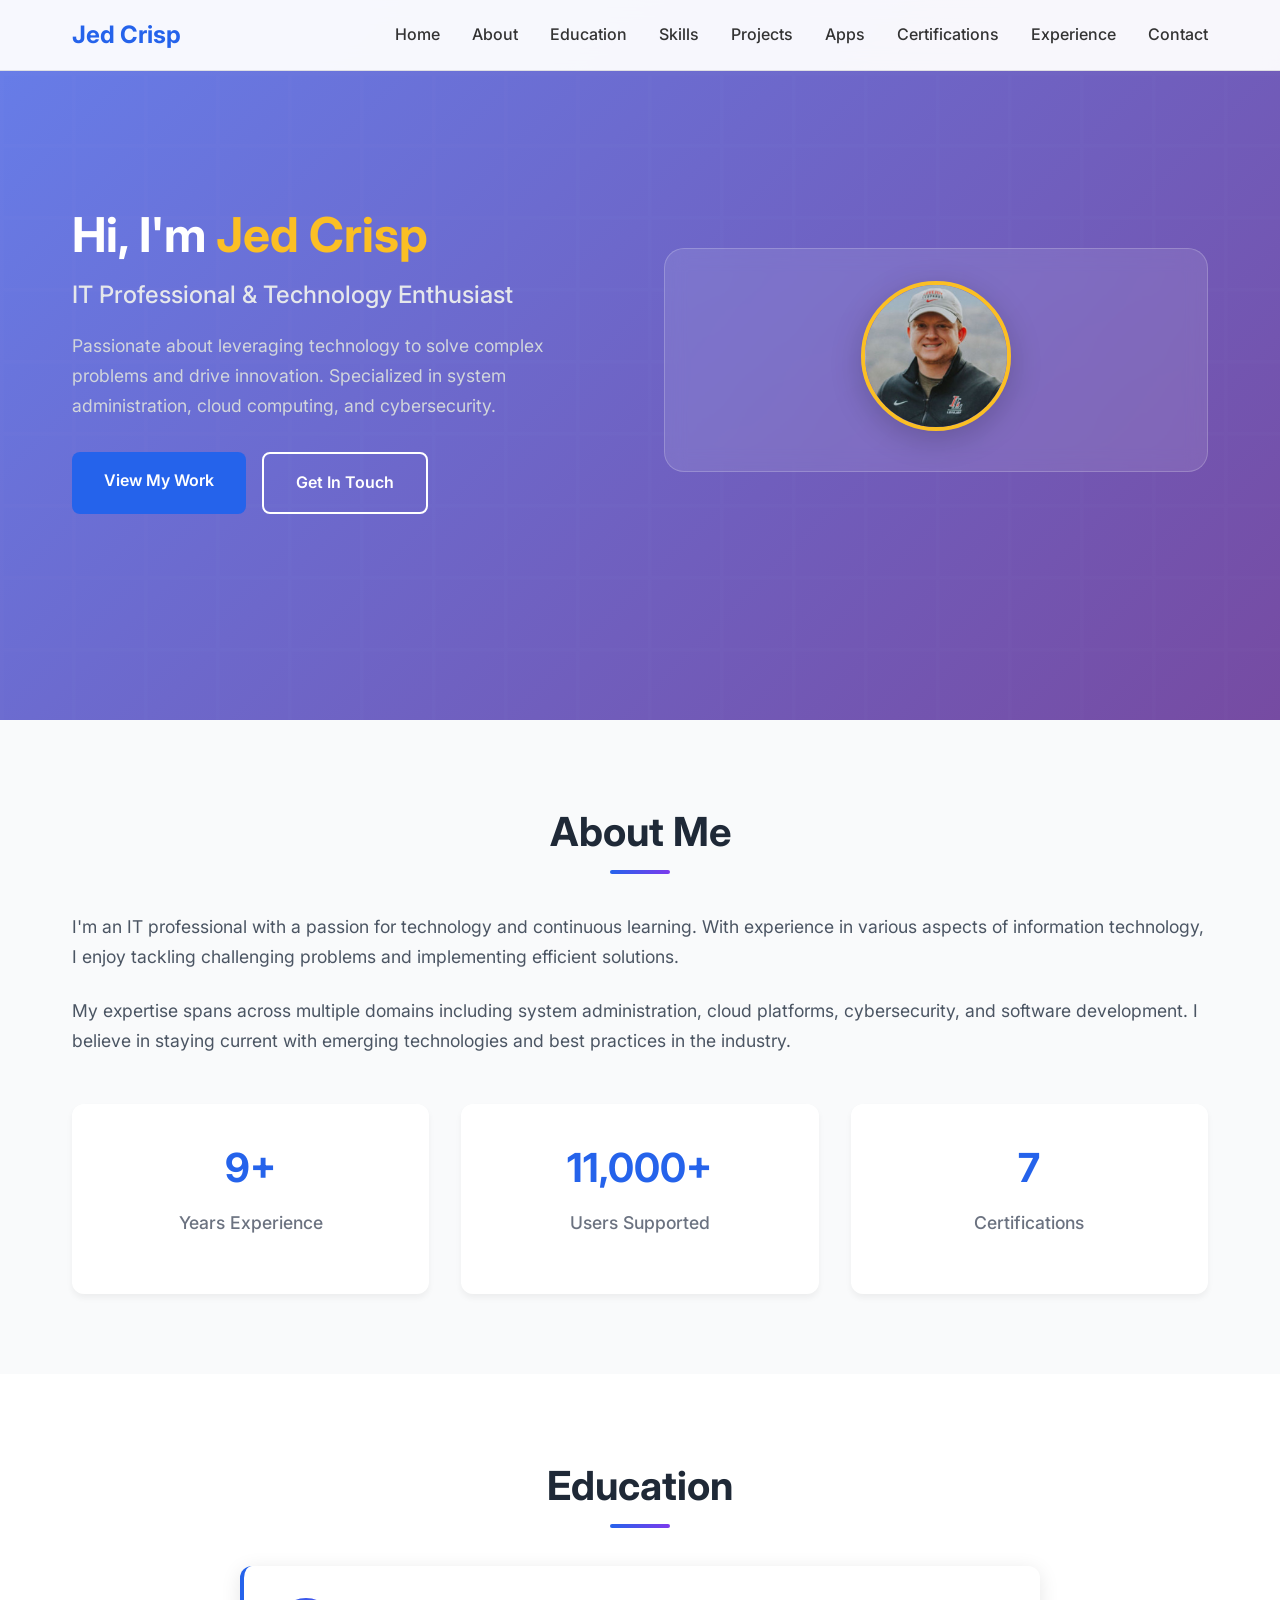
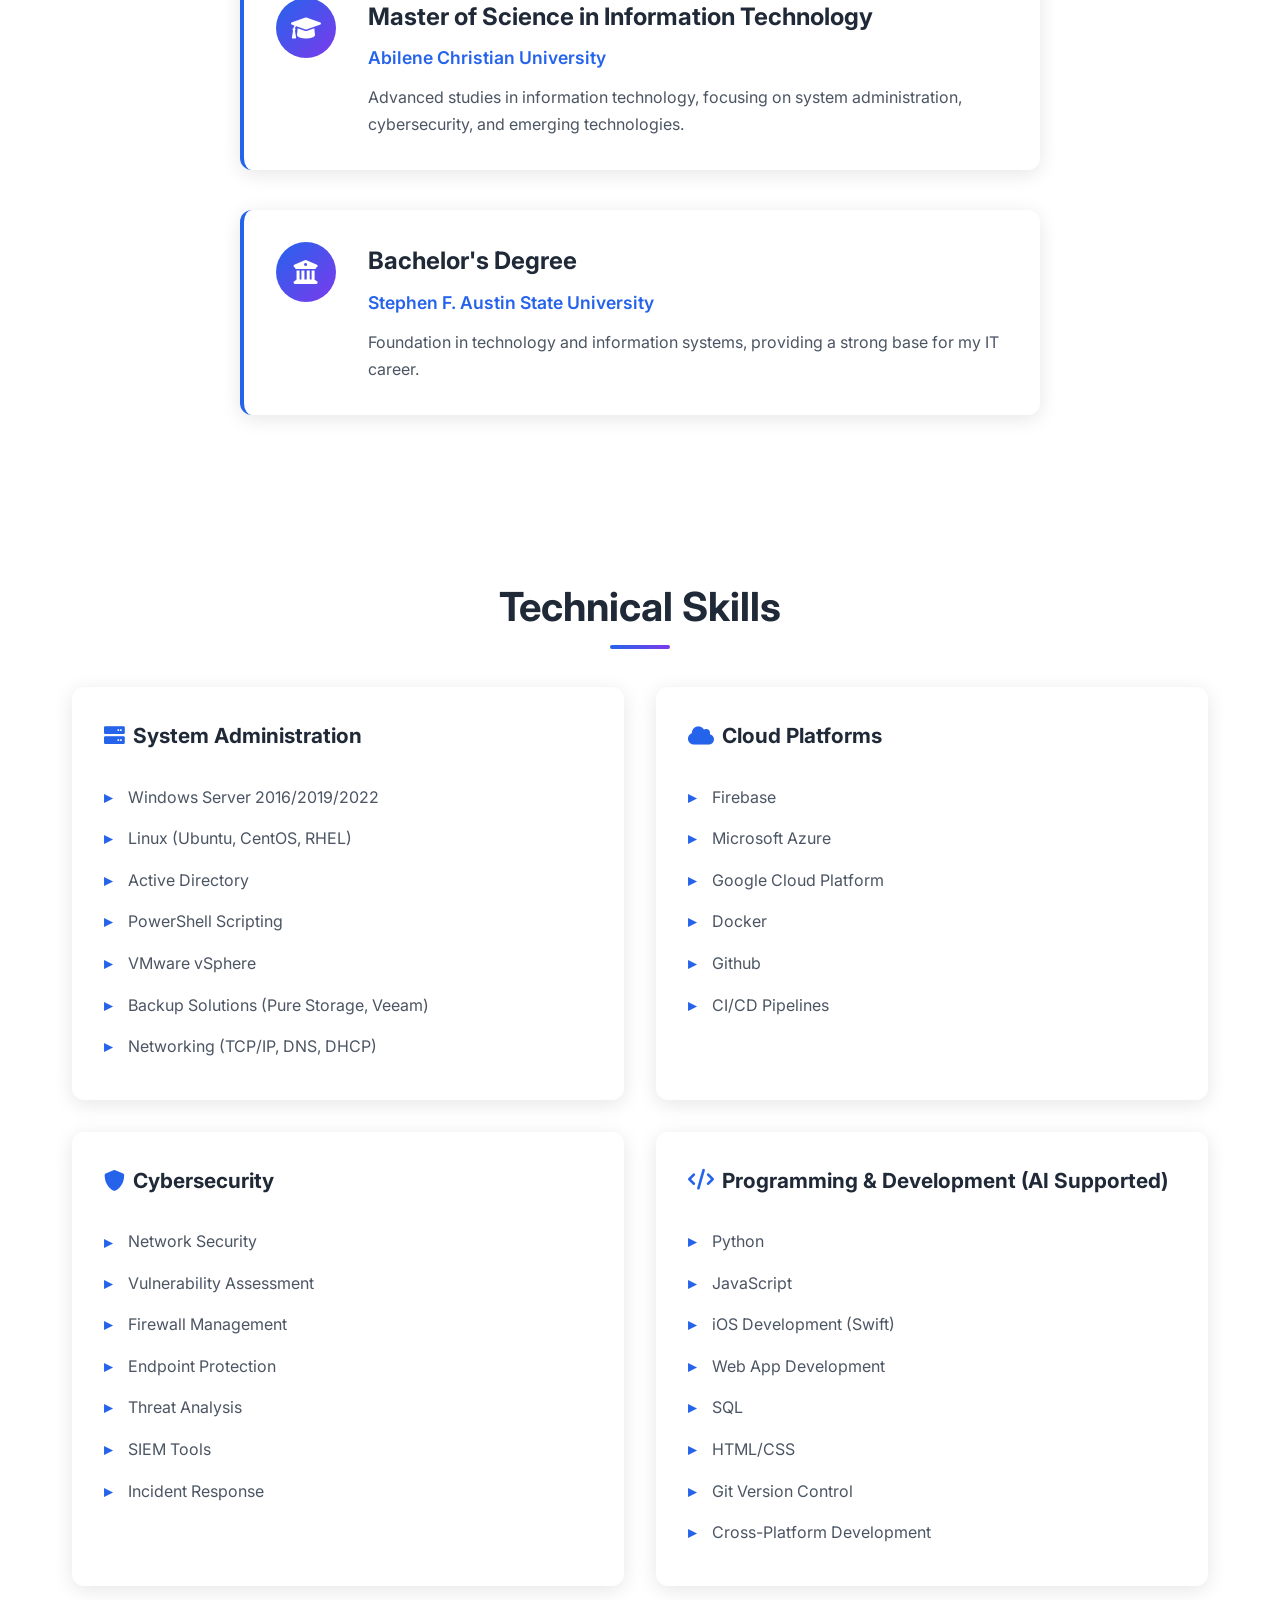
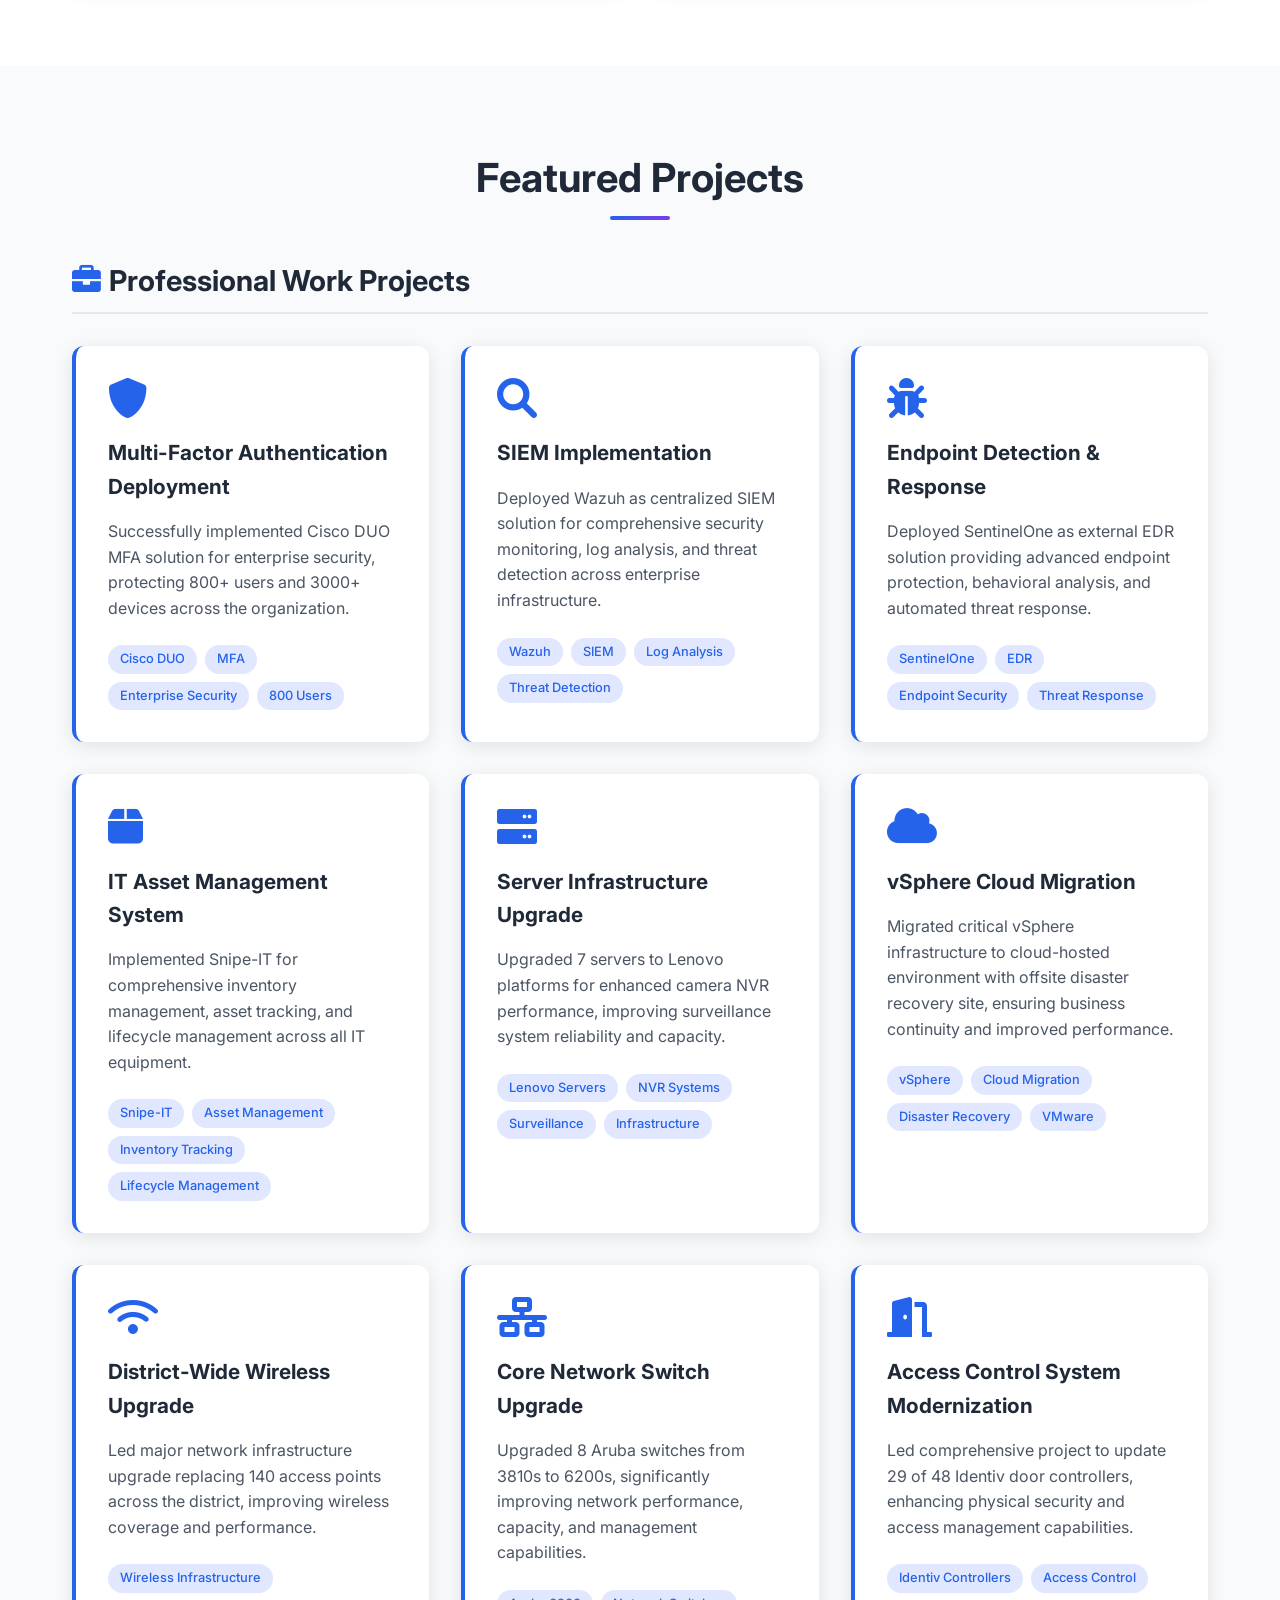
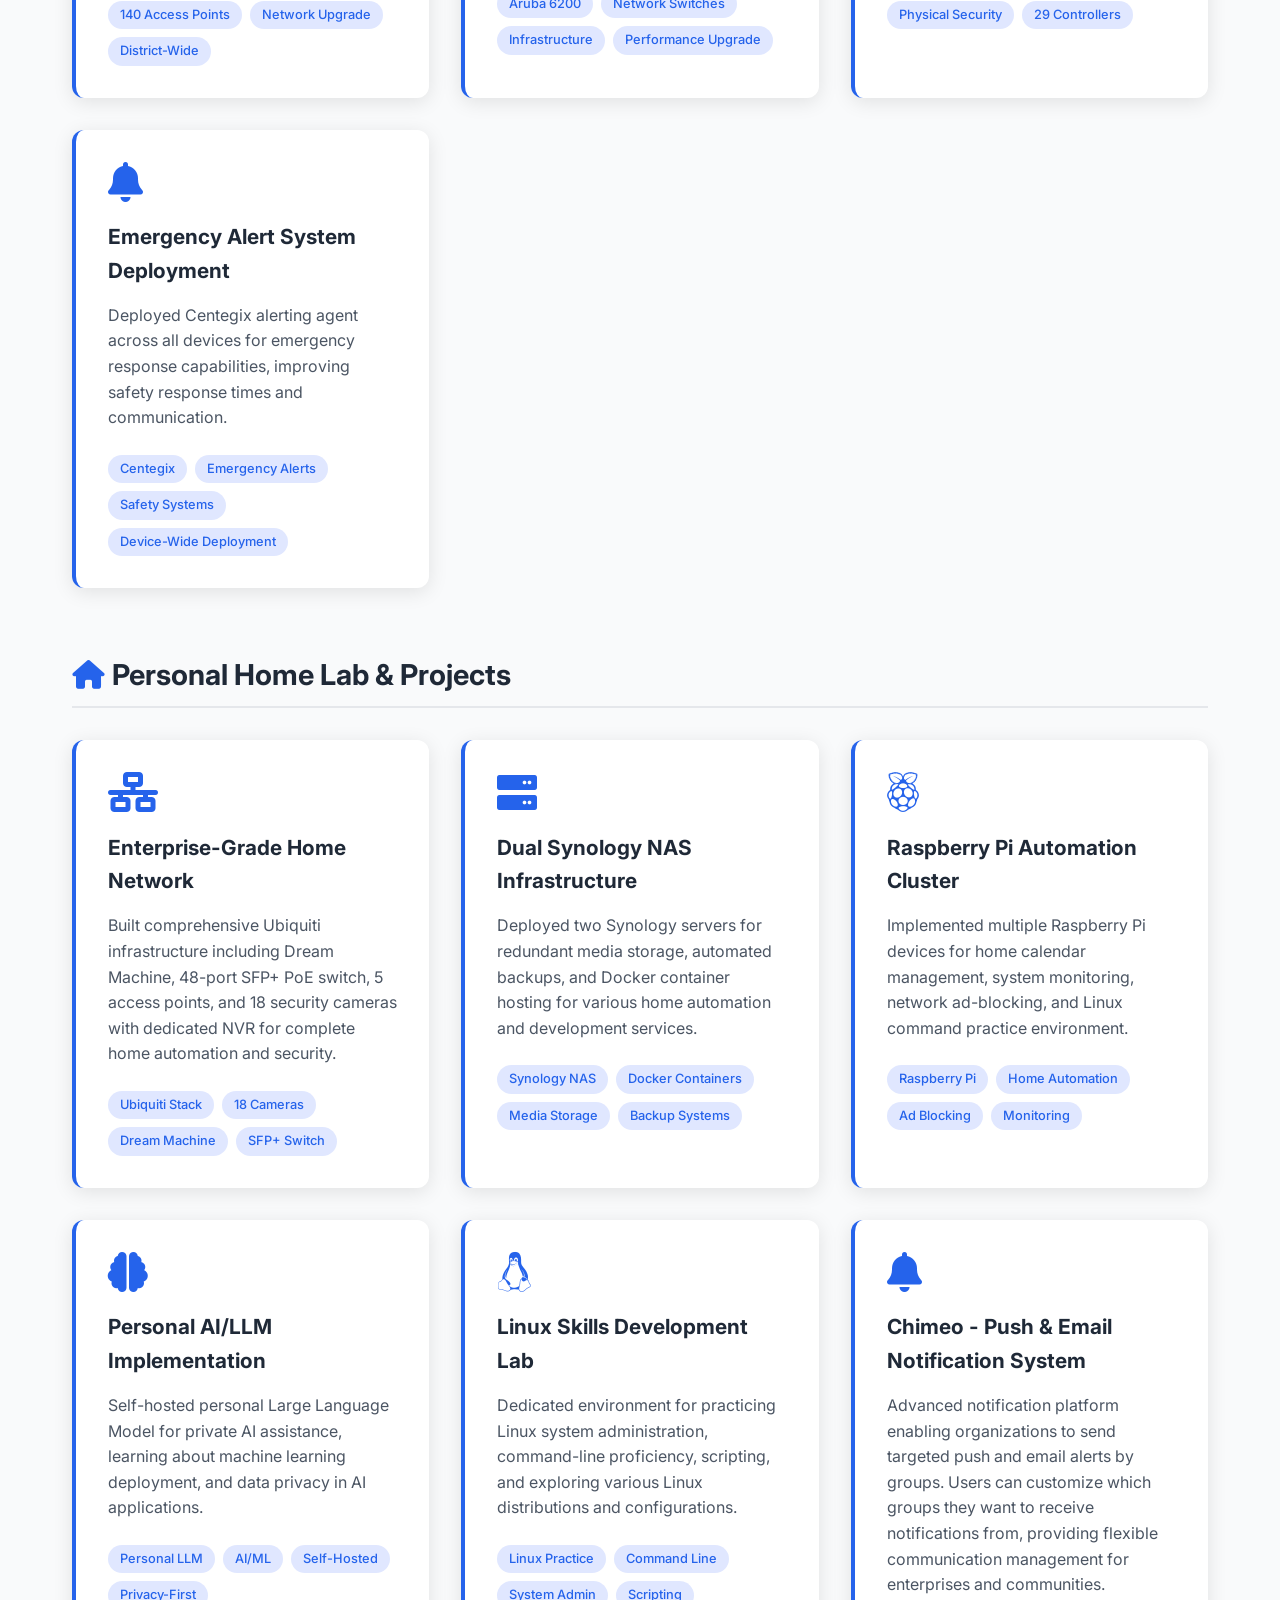
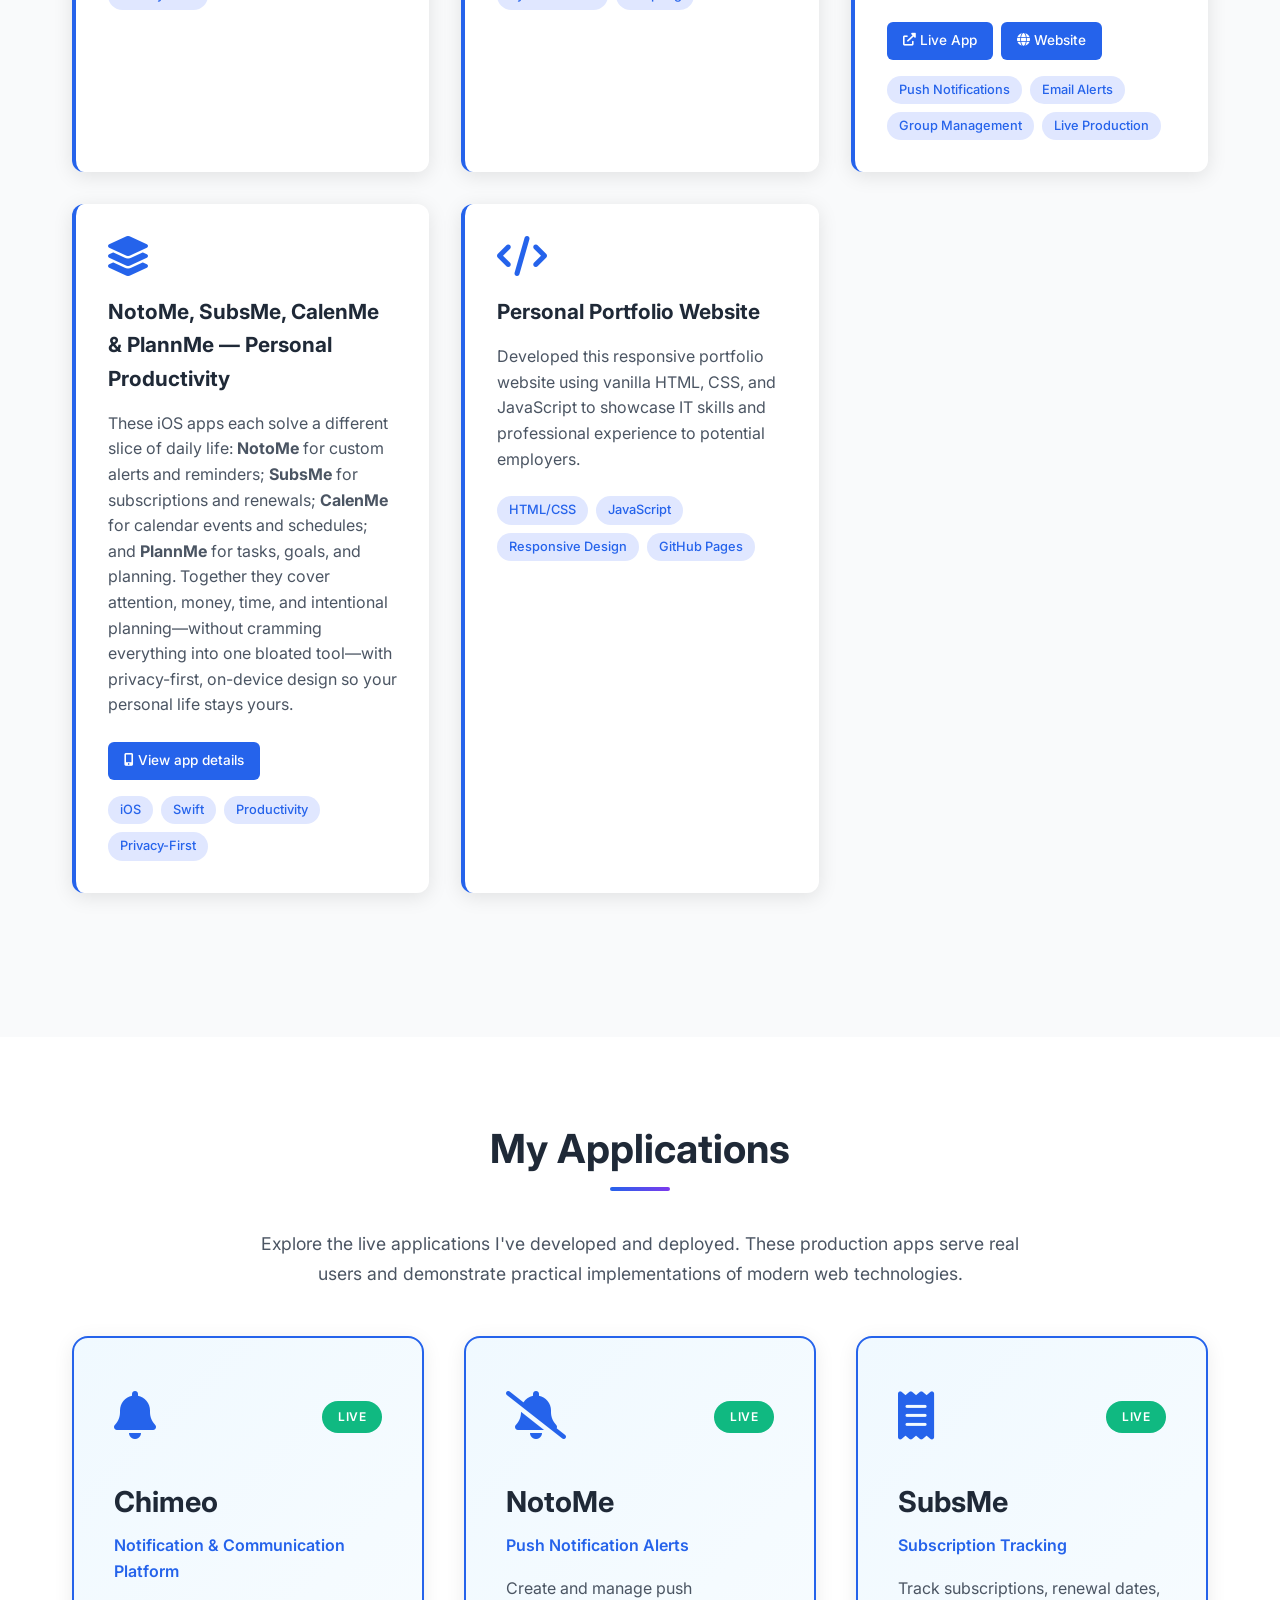
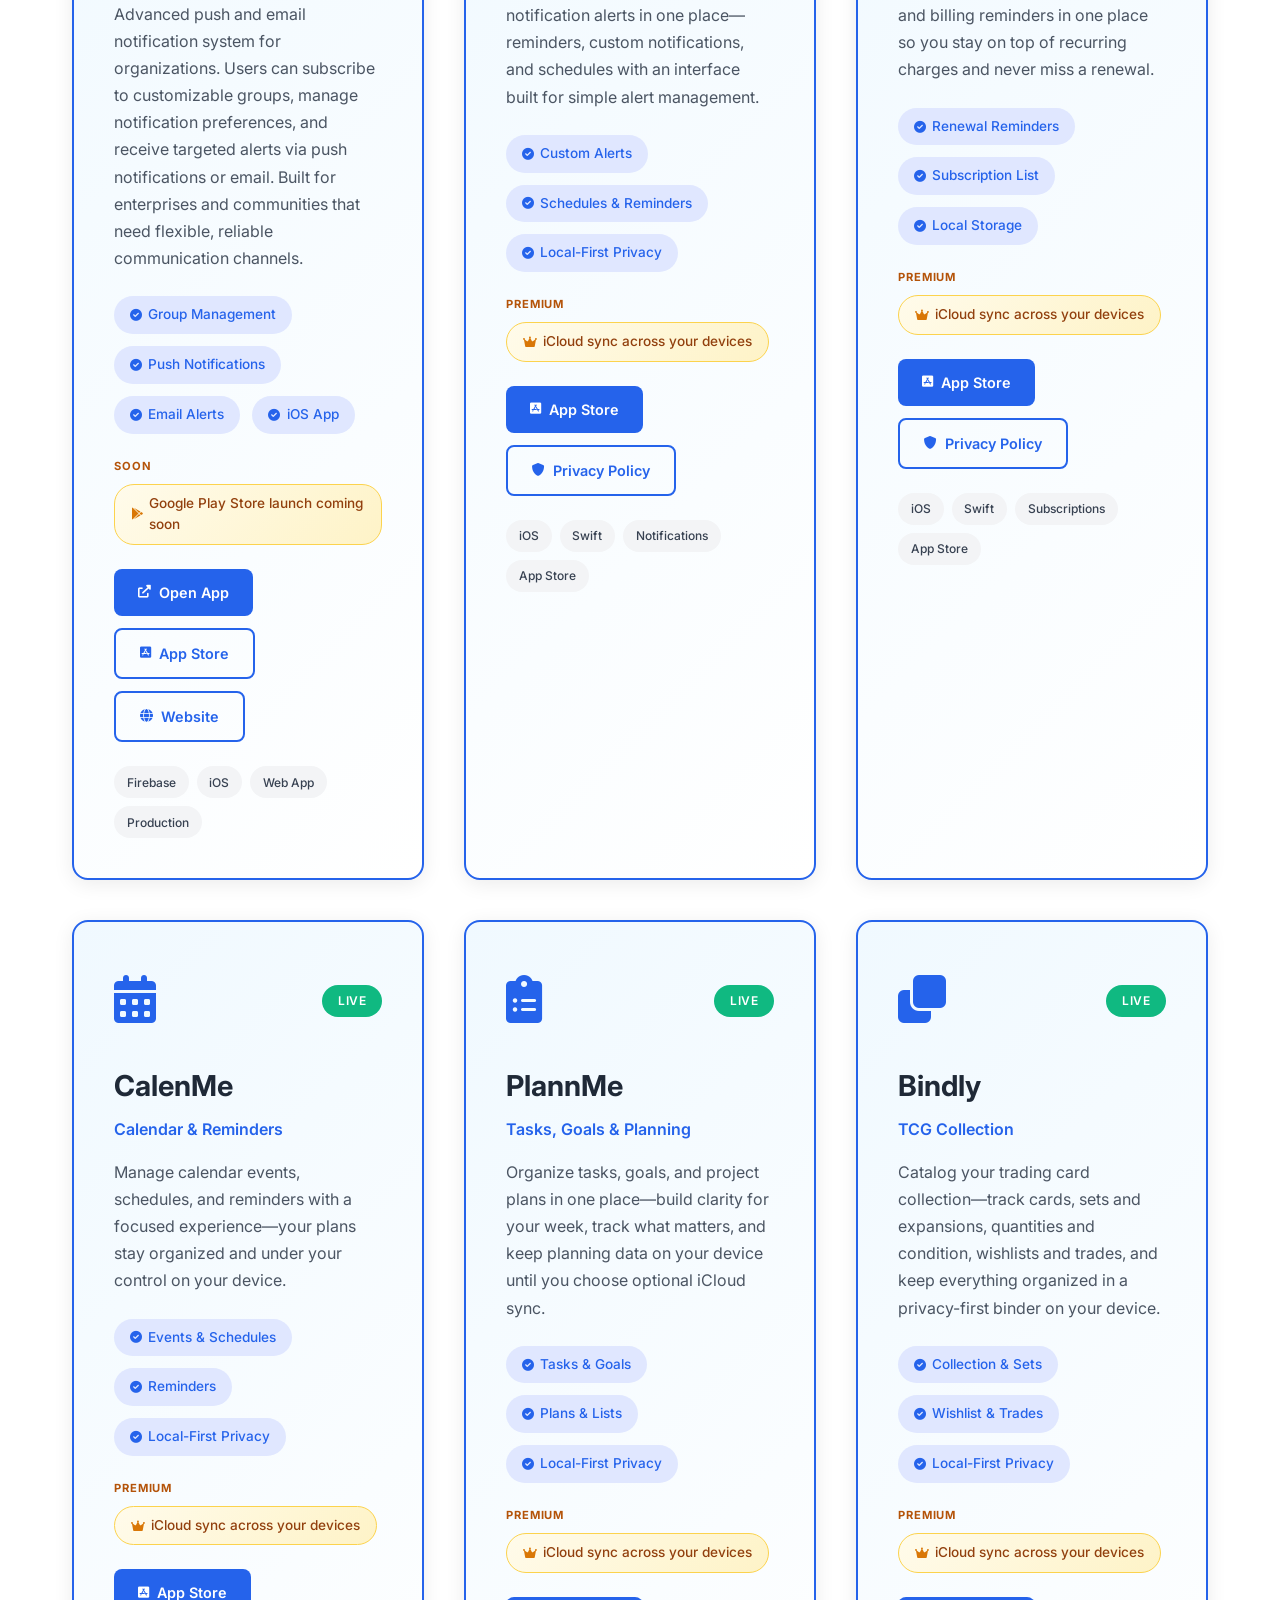
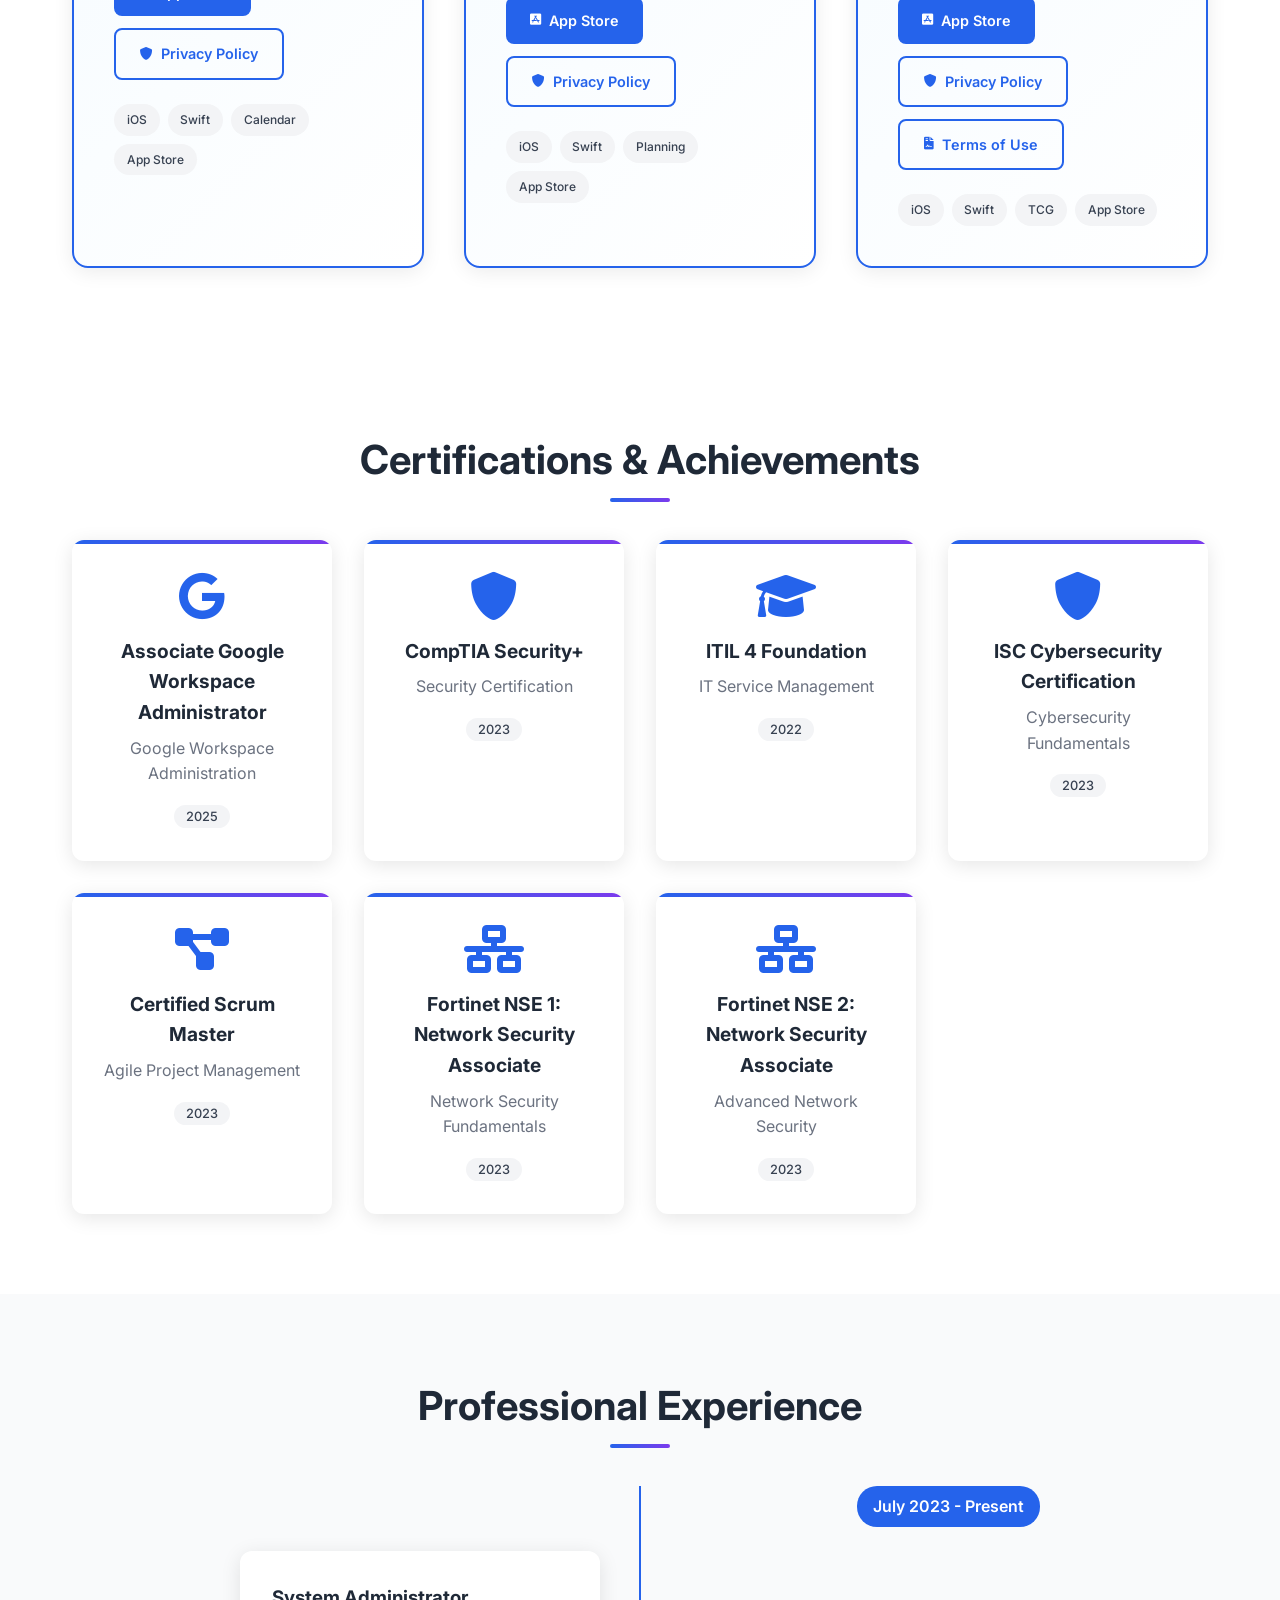
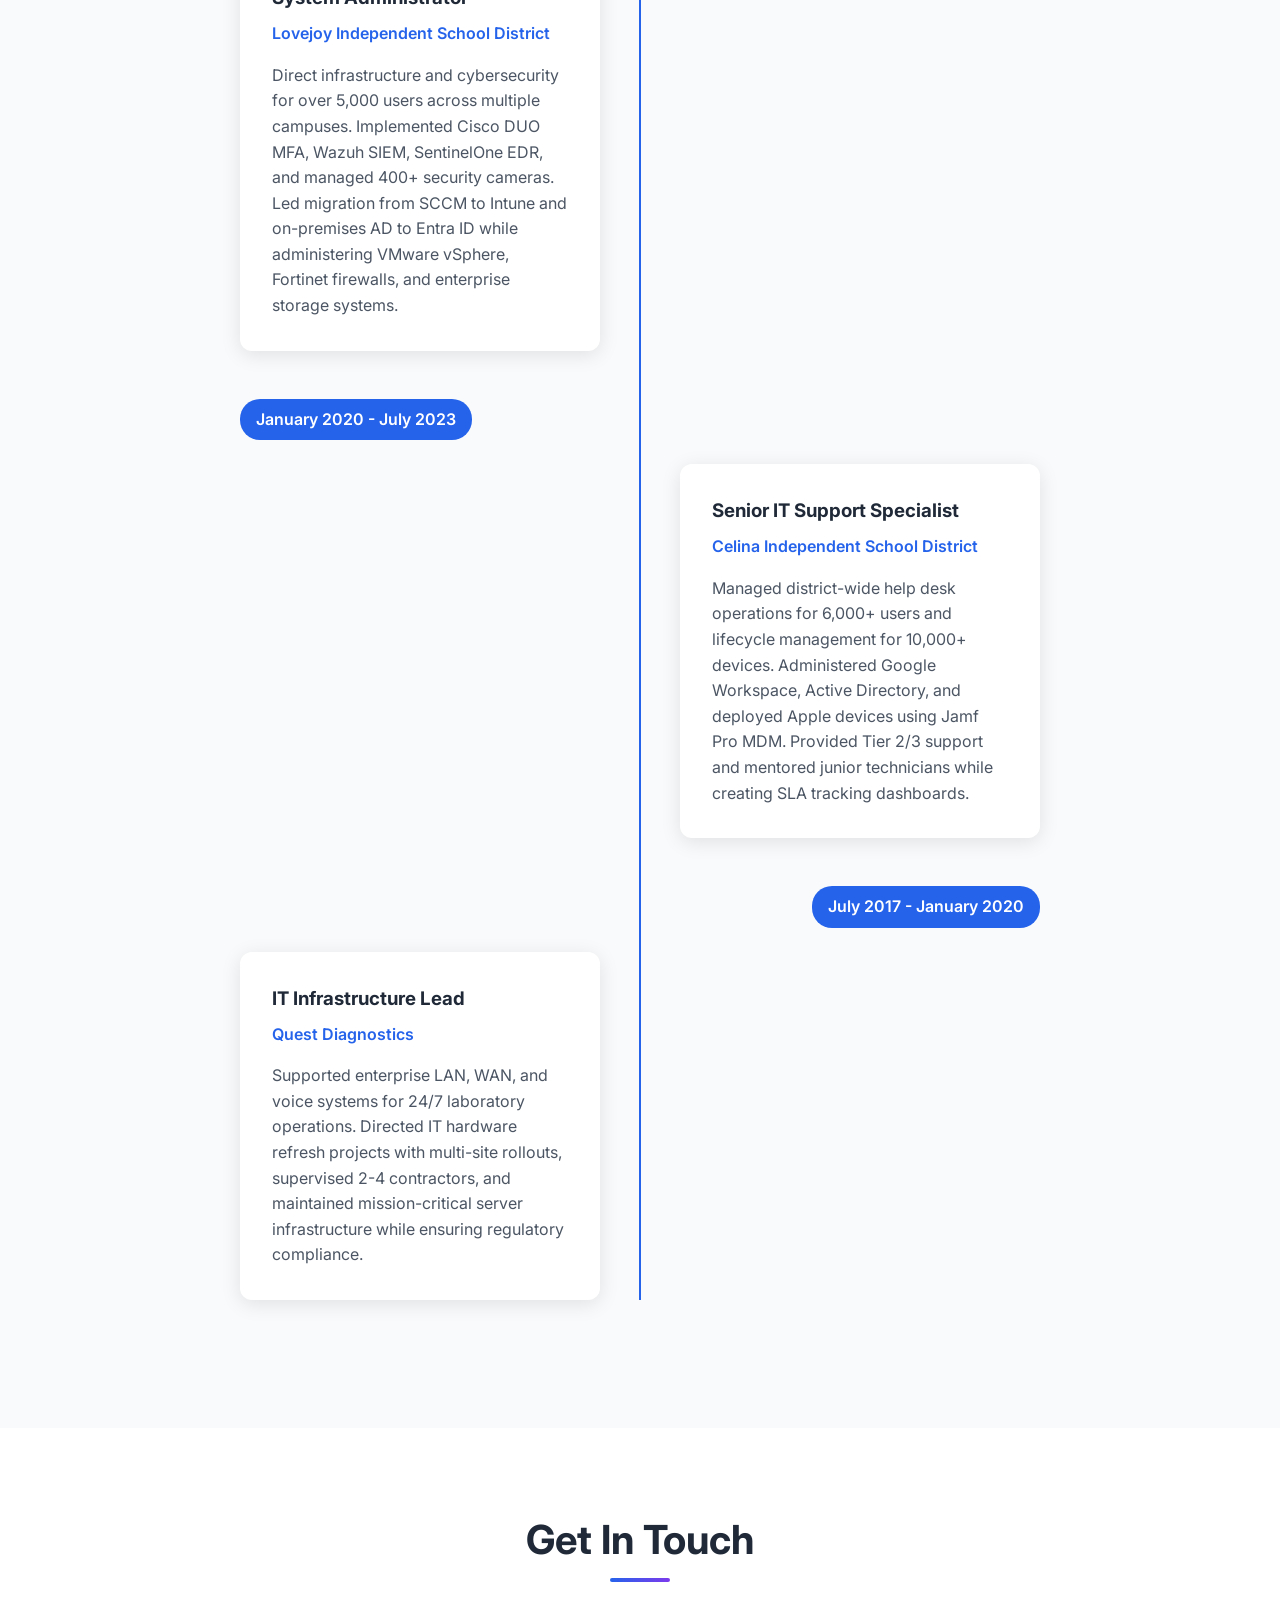
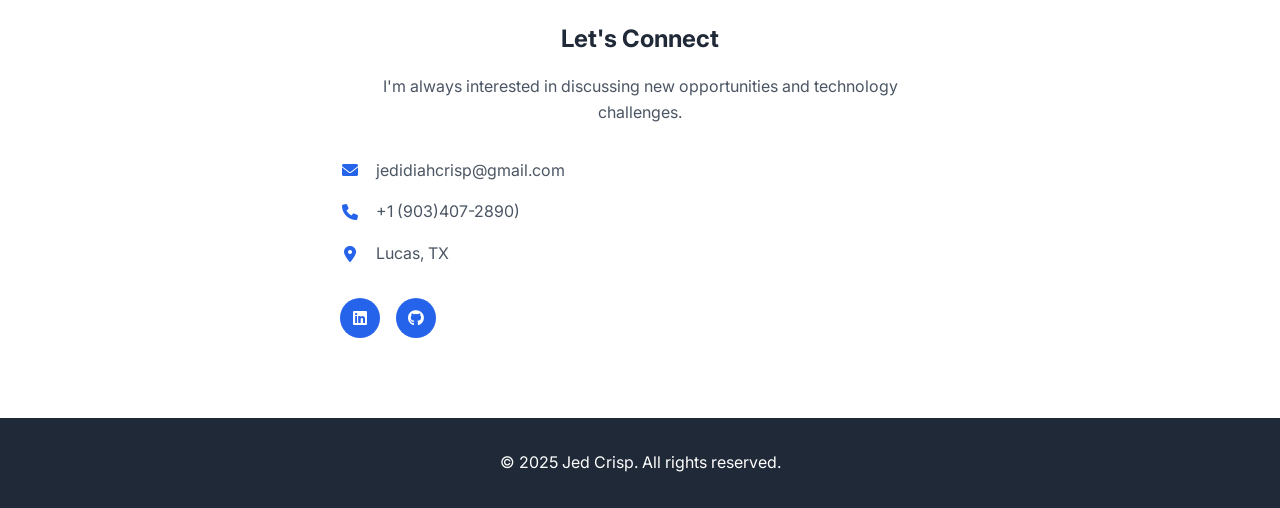
==== index.html @ ea2c8dea "Add App Store links for iOS apps and Chimeo Play Store note Co-authored-by: Cursor <cursoragent@curs" ====
<!DOCTYPE html>
<html lang="en">
<head>
    <meta charset="UTF-8">
    <meta name="viewport" content="width=device-width, initial-scale=1.0">
    <title>Jed Crisp - IT Professional Portfolio</title>
    <link rel="stylesheet" href="styles/main.css">
    <link rel="preconnect" href="https://fonts.googleapis.com">
    <link rel="preconnect" href="https://fonts.gstatic.com" crossorigin>
    <link href="https://fonts.googleapis.com/css2?family=Inter:wght@300;400;500;600;700&display=swap" rel="stylesheet">
    <link rel="stylesheet" href="https://cdnjs.cloudflare.com/ajax/libs/font-awesome/6.0.0/css/all.min.css">
</head>
<body>
    <!-- Navigation -->
    <nav class="navbar">
        <div class="nav-container">
            <div class="nav-logo">
                <h2>Jed Crisp</h2>
            </div>
            <ul class="nav-menu">
                <li><a href="#home" class="nav-link">Home</a></li>
                <li><a href="#about" class="nav-link">About</a></li>
                <li><a href="#education" class="nav-link">Education</a></li>
                <li><a href="#skills" class="nav-link">Skills</a></li>
                <li><a href="#projects" class="nav-link">Projects</a></li>
                <li><a href="#apps" class="nav-link">Apps</a></li>
                <li><a href="#certifications" class="nav-link">Certifications</a></li>
                <li><a href="#experience" class="nav-link">Experience</a></li>
                <li><a href="#contact" class="nav-link">Contact</a></li>
            </ul>
            <div class="hamburger">
                <span class="bar"></span>
                <span class="bar"></span>
                <span class="bar"></span>
            </div>
        </div>
    </nav>

    <!-- Hero Section -->
    <section id="home" class="hero">
        <div class="hero-container">
            <div class="hero-content">
                <h1 class="hero-title">
                    Hi, I'm <span class="highlight">Jed Crisp</span>
                </h1>
                <p class="hero-subtitle">IT Professional & Technology Enthusiast</p>
                <p class="hero-description">
                    Passionate about leveraging technology to solve complex problems and drive innovation. 
                    Specialized in system administration, cloud computing, and cybersecurity.
                </p>
                <div class="hero-buttons">
                    <a href="#projects" class="btn btn-primary">View My Work</a>
                    <a href="#contact" class="btn btn-secondary">Get In Touch</a>
                </div>
            </div>
            <div class="hero-image">
                <div class="profile-card">
                    <div class="profile-img">
                        <img src="images/profile.jpg" alt="Jed Crisp - IT Professional" />
                    </div>
                </div>
            </div>
        </div>
    </section>

    <!-- About Section -->
    <section id="about" class="about">
        <div class="container">
            <h2 class="section-title">About Me</h2>
            <div class="about-content">
                <div class="about-text">
                    <p>
                        I'm an IT professional with a passion for technology and continuous learning. 
                        With experience in various aspects of information technology, I enjoy tackling 
                        challenging problems and implementing efficient solutions.
                    </p>
                    <p>
                        My expertise spans across multiple domains including system administration, 
                        cloud platforms, cybersecurity, and software development. I believe in 
                        staying current with emerging technologies and best practices in the industry.
                    </p>
                    <div class="stats">
                        <div class="stat-item">
                            <h3>9+</h3>
                            <p>Years Experience</p>
                        </div>
                        <div class="stat-item">
                            <h3>11,000+</h3>
                            <p>Users Supported</p>
                        </div>
                        <div class="stat-item">
                            <h3>7</h3>
                            <p>Certifications</p>
                        </div>
                    </div>
                </div>
            </div>
        </div>
    </section>

    <!-- Education Section -->
    <section id="education" class="education">
        <div class="container">
            <h2 class="section-title">Education</h2>
            <div class="education-timeline">
                <div class="education-item">
                    <div class="education-icon">
                        <i class="fas fa-graduation-cap"></i>
                    </div>
                    <div class="education-content">
                        <h3>Master of Science in Information Technology</h3>
                        <h4>Abilene Christian University</h4>
                        <p>Advanced studies in information technology, focusing on system administration, cybersecurity, and emerging technologies.</p>
                    </div>
                </div>
                <div class="education-item">
                    <div class="education-icon">
                        <i class="fas fa-university"></i>
                    </div>
                    <div class="education-content">
                        <h3>Bachelor's Degree</h3>
                        <h4>Stephen F. Austin State University</h4>
                        <p>Foundation in technology and information systems, providing a strong base for my IT career.</p>
                    </div>
                </div>
            </div>
        </div>
    </section>

    <!-- Skills Section -->
    <section id="skills" class="skills">
        <div class="container">
            <h2 class="section-title">Technical Skills</h2>
            <div class="skills-grid">
                <div class="skill-category">
                    <h3><i class="fas fa-server"></i> System Administration</h3>
                    <ul>
                        <li>Windows Server 2016/2019/2022</li>
                        <li>Linux (Ubuntu, CentOS, RHEL)</li>
                        <li>Active Directory</li>
                        <li>PowerShell Scripting</li>
                        <li>VMware vSphere</li>
                        <li>Backup Solutions (Pure Storage, Veeam)</li>
                        <li>Networking (TCP/IP, DNS, DHCP)</li>
                    </ul>
                </div>
                <div class="skill-category">
                    <h3><i class="fas fa-cloud"></i> Cloud Platforms</h3>
                    <ul>
                        <li>Firebase</li>
                        <li>Microsoft Azure</li>
                        <li>Google Cloud Platform</li>
                        <li>Docker</li>
                        <li>Github</li>
                        <li>CI/CD Pipelines</li>
                    </ul>
                </div>
                <div class="skill-category">
                    <h3><i class="fas fa-shield-alt"></i> Cybersecurity</h3>
                    <ul>
                        <li>Network Security</li>
                        <li>Vulnerability Assessment</li>
                        <li>Firewall Management</li>
                        <li>Endpoint Protection</li>
                        <li>Threat Analysis</li>
                        <li>SIEM Tools</li>
                        <li>Incident Response</li>
                    </ul>
                </div>
                <div class="skill-category">
                    <h3><i class="fas fa-code"></i> Programming & Development (AI Supported)</h3>
                    <ul>
                        <li>Python</li>
                        <li>JavaScript</li>
                        <li>iOS Development (Swift)</li>
                        <li>Web App Development</li>
                        <li>SQL</li>
                        <li>HTML/CSS</li>
                        <li>Git Version Control</li>
                        <li>Cross-Platform Development</li>
                    </ul>
                </div>
            </div>
        </div>
    </section>

    <!-- Projects Section -->
    <section id="projects" class="projects">
        <div class="container">
            <h2 class="section-title">Featured Projects</h2>
            
            <!-- Work Projects -->
            <div class="project-category">
                <h3 class="category-title"><i class="fas fa-briefcase"></i> Professional Work Projects</h3>
                <div class="projects-grid">
                    <div class="project-card">
                        <div class="project-icon">
                            <i class="fas fa-shield-alt"></i>
                        </div>
                        <h3>Multi-Factor Authentication Deployment</h3>
                        <p>Successfully implemented Cisco DUO MFA solution for enterprise security, protecting 800+ users and 3000+ devices across the organization.</p>
                        <div class="project-tech">
                            <span>Cisco DUO</span>
                            <span>MFA</span>
                            <span>Enterprise Security</span>
                            <span>800 Users</span>
                        </div>
                    </div>
                    <div class="project-card">
                        <div class="project-icon">
                            <i class="fas fa-search"></i>
                        </div>
                        <h3>SIEM Implementation</h3>
                        <p>Deployed Wazuh as centralized SIEM solution for comprehensive security monitoring, log analysis, and threat detection across enterprise infrastructure.</p>
                        <div class="project-tech">
                            <span>Wazuh</span>
                            <span>SIEM</span>
                            <span>Log Analysis</span>
                            <span>Threat Detection</span>
                        </div>
                    </div>
                    <div class="project-card">
                        <div class="project-icon">
                            <i class="fas fa-bug"></i>
                        </div>
                        <h3>Endpoint Detection & Response</h3>
                        <p>Deployed SentinelOne as external EDR solution providing advanced endpoint protection, behavioral analysis, and automated threat response.</p>
                        <div class="project-tech">
                            <span>SentinelOne</span>
                            <span>EDR</span>
                            <span>Endpoint Security</span>
                            <span>Threat Response</span>
                        </div>
                    </div>
                    <div class="project-card">
                        <div class="project-icon">
                            <i class="fas fa-box"></i>
                        </div>
                        <h3>IT Asset Management System</h3>
                        <p>Implemented Snipe-IT for comprehensive inventory management, asset tracking, and lifecycle management across all IT equipment.</p>
                        <div class="project-tech">
                            <span>Snipe-IT</span>
                            <span>Asset Management</span>
                            <span>Inventory Tracking</span>
                            <span>Lifecycle Management</span>
                        </div>
                    </div>
                    <div class="project-card">
                        <div class="project-icon">
                            <i class="fas fa-server"></i>
                        </div>
                        <h3>Server Infrastructure Upgrade</h3>
                        <p>Upgraded 7 servers to Lenovo platforms for enhanced camera NVR performance, improving surveillance system reliability and capacity.</p>
                        <div class="project-tech">
                            <span>Lenovo Servers</span>
                            <span>NVR Systems</span>
                            <span>Surveillance</span>
                            <span>Infrastructure</span>
                        </div>
                    </div>
                    <div class="project-card">
                        <div class="project-icon">
                            <i class="fas fa-cloud"></i>
                        </div>
                        <h3>vSphere Cloud Migration</h3>
                        <p>Migrated critical vSphere infrastructure to cloud-hosted environment with offsite disaster recovery site, ensuring business continuity and improved performance.</p>
                        <div class="project-tech">
                            <span>vSphere</span>
                            <span>Cloud Migration</span>
                            <span>Disaster Recovery</span>
                            <span>VMware</span>
                        </div>
                    </div>
                    <div class="project-card">
                        <div class="project-icon">
                            <i class="fas fa-wifi"></i>
                        </div>
                        <h3>District-Wide Wireless Upgrade</h3>
                        <p>Led major network infrastructure upgrade replacing 140 access points across the district, improving wireless coverage and performance.</p>
                        <div class="project-tech">
                            <span>Wireless Infrastructure</span>
                            <span>140 Access Points</span>
                            <span>Network Upgrade</span>
                            <span>District-Wide</span>
                        </div>
                    </div>
                    <div class="project-card">
                        <div class="project-icon">
                            <i class="fas fa-network-wired"></i>
                        </div>
                        <h3>Core Network Switch Upgrade</h3>
                        <p>Upgraded 8 Aruba switches from 3810s to 6200s, significantly improving network performance, capacity, and management capabilities.</p>
                        <div class="project-tech">
                            <span>Aruba 6200</span>
                            <span>Network Switches</span>
                            <span>Infrastructure</span>
                            <span>Performance Upgrade</span>
                        </div>
                    </div>
                    <div class="project-card">
                        <div class="project-icon">
                            <i class="fas fa-door-open"></i>
                        </div>
                        <h3>Access Control System Modernization</h3>
                        <p>Led comprehensive project to update 29 of 48 Identiv door controllers, enhancing physical security and access management capabilities.</p>
                        <div class="project-tech">
                            <span>Identiv Controllers</span>
                            <span>Access Control</span>
                            <span>Physical Security</span>
                            <span>29 Controllers</span>
                        </div>
                    </div>
                    <div class="project-card">
                        <div class="project-icon">
                            <i class="fas fa-bell"></i>
                        </div>
                        <h3>Emergency Alert System Deployment</h3>
                        <p>Deployed Centegix alerting agent across all devices for emergency response capabilities, improving safety response times and communication.</p>
                        <div class="project-tech">
                            <span>Centegix</span>
                            <span>Emergency Alerts</span>
                            <span>Safety Systems</span>
                            <span>Device-Wide Deployment</span>
                        </div>
                    </div>
                </div>
            </div>

            <!-- Personal Projects -->
            <div class="project-category">
                <h3 class="category-title"><i class="fas fa-home"></i> Personal Home Lab & Projects</h3>
                <div class="projects-grid">
                    <div class="project-card">
                        <div class="project-icon">
                            <i class="fas fa-network-wired"></i>
                        </div>
                        <h3>Enterprise-Grade Home Network</h3>
                        <p>Built comprehensive Ubiquiti infrastructure including Dream Machine, 48-port SFP+ PoE switch, 5 access points, and 18 security cameras with dedicated NVR for complete home automation and security.</p>
                        <div class="project-tech">
                            <span>Ubiquiti Stack</span>
                            <span>18 Cameras</span>
                            <span>Dream Machine</span>
                            <span>SFP+ Switch</span>
                        </div>
                    </div>
                    <div class="project-card">
                        <div class="project-icon">
                            <i class="fas fa-server"></i>
                        </div>
                        <h3>Dual Synology NAS Infrastructure</h3>
                        <p>Deployed two Synology servers for redundant media storage, automated backups, and Docker container hosting for various home automation and development services.</p>
                        <div class="project-tech">
                            <span>Synology NAS</span>
                            <span>Docker Containers</span>
                            <span>Media Storage</span>
                            <span>Backup Systems</span>
                        </div>
                    </div>
                    <div class="project-card">
                        <div class="project-icon">
                            <i class="fab fa-raspberry-pi"></i>
                        </div>
                        <h3>Raspberry Pi Automation Cluster</h3>
                        <p>Implemented multiple Raspberry Pi devices for home calendar management, system monitoring, network ad-blocking, and Linux command practice environment.</p>
                        <div class="project-tech">
                            <span>Raspberry Pi</span>
                            <span>Home Automation</span>
                            <span>Ad Blocking</span>
                            <span>Monitoring</span>
                        </div>
                    </div>
                    <div class="project-card">
                        <div class="project-icon">
                            <i class="fas fa-brain"></i>
                        </div>
                        <h3>Personal AI/LLM Implementation</h3>
                        <p>Self-hosted personal Large Language Model for private AI assistance, learning about machine learning deployment, and data privacy in AI applications.</p>
                        <div class="project-tech">
                            <span>Personal LLM</span>
                            <span>AI/ML</span>
                            <span>Self-Hosted</span>
                            <span>Privacy-First</span>
                        </div>
                    </div>
                    <div class="project-card">
                        <div class="project-icon">
                            <i class="fab fa-linux"></i>
                        </div>
                        <h3>Linux Skills Development Lab</h3>
                        <p>Dedicated environment for practicing Linux system administration, command-line proficiency, scripting, and exploring various Linux distributions and configurations.</p>
                        <div class="project-tech">
                            <span>Linux Practice</span>
                            <span>Command Line</span>
                            <span>System Admin</span>
                            <span>Scripting</span>
                        </div>
                    </div>
                    <div class="project-card">
                        <div class="project-icon">
                            <i class="fas fa-bell"></i>
                        </div>
                        <h3>Chimeo - Push & Email Notification System</h3>
                        <p>Advanced notification platform enabling organizations to send targeted push and email alerts by groups. Users can customize which groups they want to receive notifications from, providing flexible communication management for enterprises and communities.</p>
                        <div class="project-links">
                            <a href="https://www.chimeo.app/login" target="_blank" rel="noopener noreferrer" class="project-link">
                                <i class="fas fa-external-link-alt"></i> Live App
                            </a>
                            <a href="https://getchimeo.com/" target="_blank" rel="noopener noreferrer" class="project-link">
                                <i class="fas fa-globe"></i> Website
                            </a>
                        </div>
                        <div class="project-tech">
                            <span>Push Notifications</span>
                            <span>Email Alerts</span>
                            <span>Group Management</span>
                            <span>Live Production</span>
                        </div>
                    </div>
                    <div class="project-card">
                        <div class="project-icon">
                            <i class="fas fa-layer-group"></i>
                        </div>
                        <h3>NotoMe, SubsMe, CalenMe &amp; PlannMe — Personal Productivity</h3>
                        <p>
                            These iOS apps each solve a different slice of daily life: <strong>NotoMe</strong> for custom alerts and reminders; <strong>SubsMe</strong> for subscriptions and renewals; <strong>CalenMe</strong> for calendar events and schedules; and <strong>PlannMe</strong> for tasks, goals, and planning. Together they cover attention, money, time, and intentional planning—without cramming everything into one bloated tool—with privacy-first, on-device design so your personal life stays yours.
                        </p>
                        <div class="project-links">
                            <a href="#apps" class="project-link">
                                <i class="fas fa-mobile-alt"></i> View app details
                            </a>
                        </div>
                        <div class="project-tech">
                            <span>iOS</span>
                            <span>Swift</span>
                            <span>Productivity</span>
                            <span>Privacy-First</span>
                        </div>
                    </div>
                    <div class="project-card">
                        <div class="project-icon">
                            <i class="fas fa-code"></i>
                        </div>
                        <h3>Personal Portfolio Website</h3>
                        <p>Developed this responsive portfolio website using vanilla HTML, CSS, and JavaScript to showcase IT skills and professional experience to potential employers.</p>
                        <div class="project-tech">
                            <span>HTML/CSS</span>
                            <span>JavaScript</span>
                            <span>Responsive Design</span>
                            <span>GitHub Pages</span>
                        </div>
                    </div>
                </div>
            </div>
        </div>
    </section>

    <!-- Apps Section -->
    <section id="apps" class="apps">
        <div class="container">
            <h2 class="section-title">My Applications</h2>
            <div class="apps-intro">
                <p>Explore the live applications I've developed and deployed. These production apps serve real users and demonstrate practical implementations of modern web technologies.</p>
            </div>
            <div class="apps-grid">
                <div class="app-card featured">
                    <div class="app-header">
                        <div class="app-icon">
                            <i class="fas fa-bell"></i>
                        </div>
                        <div class="app-status">
                            <span class="status-badge live">Live</span>
                        </div>
                    </div>
                    <h3>Chimeo</h3>
                    <p class="app-category">Notification & Communication Platform</p>
                    <p class="app-description">
                        Advanced push and email notification system for organizations. Users can subscribe to customizable groups, manage notification preferences, and receive targeted alerts via push notifications or email. Built for enterprises and communities that need flexible, reliable communication channels.
                    </p>
                    <div class="app-features">
                        <div class="feature-tag">
                            <i class="fas fa-check-circle"></i>
                            <span>Group Management</span>
                        </div>
                        <div class="feature-tag">
                            <i class="fas fa-check-circle"></i>
                            <span>Push Notifications</span>
                        </div>
                        <div class="feature-tag">
                            <i class="fas fa-check-circle"></i>
                            <span>Email Alerts</span>
                        </div>
                        <div class="feature-tag">
                            <i class="fas fa-check-circle"></i>
                            <span>iOS App</span>
                        </div>
                    </div>
                    <p class="app-premium-note">Soon</p>
                    <div class="app-features app-features-premium">
                        <div class="feature-tag feature-tag-premium">
                            <i class="fab fa-google-play"></i>
                            <span>Google Play Store launch coming soon</span>
                        </div>
                    </div>
                    <div class="app-links">
                        <a href="https://www.chimeo.app/login" target="_blank" rel="noopener noreferrer" class="app-btn primary">
                            <i class="fas fa-external-link-alt"></i>
                            Open App
                        </a>
                        <a href="https://apps.apple.com/us/app/chimeo/id6752923142" target="_blank" rel="noopener noreferrer" class="app-btn secondary">
                            <i class="fab fa-app-store-ios"></i>
                            App Store
                        </a>
                        <a href="https://getchimeo.com/" target="_blank" rel="noopener noreferrer" class="app-btn secondary">
                            <i class="fas fa-globe"></i>
                            Website
                        </a>
                    </div>
                    <div class="app-tech">
                        <span>Firebase</span>
                        <span>iOS</span>
                        <span>Web App</span>
                        <span>Production</span>
                    </div>
                </div>

                <div class="app-card featured">
                    <div class="app-header">
                        <div class="app-icon">
                            <i class="fas fa-bell-slash"></i>
                        </div>
                        <div class="app-status">
                            <span class="status-badge live">Live</span>
                        </div>
                    </div>
                    <h3>NotoMe</h3>
                    <p class="app-category">Push Notification Alerts</p>
                    <p class="app-description">
                        Create and manage push notification alerts in one place—reminders, custom notifications, and schedules with an interface built for simple alert management.
                    </p>
                    <div class="app-features">
                        <div class="feature-tag">
                            <i class="fas fa-check-circle"></i>
                            <span>Custom Alerts</span>
                        </div>
                        <div class="feature-tag">
                            <i class="fas fa-check-circle"></i>
                            <span>Schedules & Reminders</span>
                        </div>
                        <div class="feature-tag">
                            <i class="fas fa-check-circle"></i>
                            <span>Local-First Privacy</span>
                        </div>
                    </div>
                    <p class="app-premium-note">Premium</p>
                    <div class="app-features app-features-premium">
                        <div class="feature-tag feature-tag-premium">
                            <i class="fas fa-crown"></i>
                            <span>iCloud sync across your devices</span>
                        </div>
                    </div>
                    <div class="app-links">
                        <a href="https://apps.apple.com/us/app/notome/id6754420668" target="_blank" rel="noopener noreferrer" class="app-btn primary">
                            <i class="fab fa-app-store-ios"></i>
                            App Store
                        </a>
                        <a href="notome-privacy-policy.html" target="_blank" rel="noopener noreferrer" class="app-btn secondary">
                            <i class="fas fa-shield-alt"></i>
                            Privacy Policy
                        </a>
                    </div>
                    <div class="app-tech">
                        <span>iOS</span>
                        <span>Swift</span>
                        <span>Notifications</span>
                        <span>App Store</span>
                    </div>
                </div>

                <div class="app-card featured">
                    <div class="app-header">
                        <div class="app-icon">
                            <i class="fas fa-receipt"></i>
                        </div>
                        <div class="app-status">
                            <span class="status-badge live">Live</span>
                        </div>
                    </div>
                    <h3>SubsMe</h3>
                    <p class="app-category">Subscription Tracking</p>
                    <p class="app-description">
                        Track subscriptions, renewal dates, and billing reminders in one place so you stay on top of recurring charges and never miss a renewal.
                    </p>
                    <div class="app-features">
                        <div class="feature-tag">
                            <i class="fas fa-check-circle"></i>
                            <span>Renewal Reminders</span>
                        </div>
                        <div class="feature-tag">
                            <i class="fas fa-check-circle"></i>
                            <span>Subscription List</span>
                        </div>
                        <div class="feature-tag">
                            <i class="fas fa-check-circle"></i>
                            <span>Local Storage</span>
                        </div>
                    </div>
                    <p class="app-premium-note">Premium</p>
                    <div class="app-features app-features-premium">
                        <div class="feature-tag feature-tag-premium">
                            <i class="fas fa-crown"></i>
                            <span>iCloud sync across your devices</span>
                        </div>
                    </div>
                    <div class="app-links">
                        <a href="https://apps.apple.com/us/app/subsme/id6761347373" target="_blank" rel="noopener noreferrer" class="app-btn primary">
                            <i class="fab fa-app-store-ios"></i>
                            App Store
                        </a>
                        <a href="subsme-privacy-policy.html" target="_blank" rel="noopener noreferrer" class="app-btn secondary">
                            <i class="fas fa-shield-alt"></i>
                            Privacy Policy
                        </a>
                    </div>
                    <div class="app-tech">
                        <span>iOS</span>
                        <span>Swift</span>
                        <span>Subscriptions</span>
                        <span>App Store</span>
                    </div>
                </div>

                <div class="app-card featured">
                    <div class="app-header">
                        <div class="app-icon">
                            <i class="fas fa-calendar-alt"></i>
                        </div>
                        <div class="app-status">
                            <span class="status-badge live">Live</span>
                        </div>
                    </div>
                    <h3>CalenMe</h3>
                    <p class="app-category">Calendar &amp; Reminders</p>
                    <p class="app-description">
                        Manage calendar events, schedules, and reminders with a focused experience—your plans stay organized and under your control on your device.
                    </p>
                    <div class="app-features">
                        <div class="feature-tag">
                            <i class="fas fa-check-circle"></i>
                            <span>Events &amp; Schedules</span>
                        </div>
                        <div class="feature-tag">
                            <i class="fas fa-check-circle"></i>
                            <span>Reminders</span>
                        </div>
                        <div class="feature-tag">
                            <i class="fas fa-check-circle"></i>
                            <span>Local-First Privacy</span>
                        </div>
                    </div>
                    <p class="app-premium-note">Premium</p>
                    <div class="app-features app-features-premium">
                        <div class="feature-tag feature-tag-premium">
                            <i class="fas fa-crown"></i>
                            <span>iCloud sync across your devices</span>
                        </div>
                    </div>
                    <div class="app-links">
                        <a href="https://apps.apple.com/us/app/calenme/id6761350561" target="_blank" rel="noopener noreferrer" class="app-btn primary">
                            <i class="fab fa-app-store-ios"></i>
                            App Store
                        </a>
                        <a href="calenme-privacy-policy.html" target="_blank" rel="noopener noreferrer" class="app-btn secondary">
                            <i class="fas fa-shield-alt"></i>
                            Privacy Policy
                        </a>
                    </div>
                    <div class="app-tech">
                        <span>iOS</span>
                        <span>Swift</span>
                        <span>Calendar</span>
                        <span>App Store</span>
                    </div>
                </div>

                <div class="app-card featured">
                    <div class="app-header">
                        <div class="app-icon">
                            <i class="fas fa-clipboard-list"></i>
                        </div>
                        <div class="app-status">
                            <span class="status-badge live">Live</span>
                        </div>
                    </div>
                    <h3>PlannMe</h3>
                    <p class="app-category">Tasks, Goals &amp; Planning</p>
                    <p class="app-description">
                        Organize tasks, goals, and project plans in one place—build clarity for your week, track what matters, and keep planning data on your device until you choose optional iCloud sync.
                    </p>
                    <div class="app-features">
                        <div class="feature-tag">
                            <i class="fas fa-check-circle"></i>
                            <span>Tasks &amp; Goals</span>
                        </div>
                        <div class="feature-tag">
                            <i class="fas fa-check-circle"></i>
                            <span>Plans &amp; Lists</span>
                        </div>
                        <div class="feature-tag">
                            <i class="fas fa-check-circle"></i>
                            <span>Local-First Privacy</span>
                        </div>
                    </div>
                    <p class="app-premium-note">Premium</p>
                    <div class="app-features app-features-premium">
                        <div class="feature-tag feature-tag-premium">
                            <i class="fas fa-crown"></i>
                            <span>iCloud sync across your devices</span>
                        </div>
                    </div>
                    <div class="app-links">
                        <a href="https://apps.apple.com/us/app/plannme/id6761348016" target="_blank" rel="noopener noreferrer" class="app-btn primary">
                            <i class="fab fa-app-store-ios"></i>
                            App Store
                        </a>
                        <a href="privacy-policy.html" target="_blank" rel="noopener noreferrer" class="app-btn secondary">
                            <i class="fas fa-shield-alt"></i>
                            Privacy Policy
                        </a>
                    </div>
                    <div class="app-tech">
                        <span>iOS</span>
                        <span>Swift</span>
                        <span>Planning</span>
                        <span>App Store</span>
                    </div>
                </div>

                <div class="app-card featured">
                    <div class="app-header">
                        <div class="app-icon">
                            <i class="fas fa-clone"></i>
                        </div>
                        <div class="app-status">
                            <span class="status-badge live">Live</span>
                        </div>
                    </div>
                    <h3>Bindly</h3>
                    <p class="app-category">TCG Collection</p>
                    <p class="app-description">
                        Catalog your trading card collection—track cards, sets and expansions, quantities and condition, wishlists and trades, and keep everything organized in a privacy-first binder on your device.
                    </p>
                    <div class="app-features">
                        <div class="feature-tag">
                            <i class="fas fa-check-circle"></i>
                            <span>Collection &amp; Sets</span>
                        </div>
                        <div class="feature-tag">
                            <i class="fas fa-check-circle"></i>
                            <span>Wishlist &amp; Trades</span>
                        </div>
                        <div class="feature-tag">
                            <i class="fas fa-check-circle"></i>
                            <span>Local-First Privacy</span>
                        </div>
                    </div>
                    <p class="app-premium-note">Premium</p>
                    <div class="app-features app-features-premium">
                        <div class="feature-tag feature-tag-premium">
                            <i class="fas fa-crown"></i>
                            <span>iCloud sync across your devices</span>
                        </div>
                    </div>
                    <div class="app-links">
                        <a href="https://apps.apple.com/us/app/bindly/id6761869857" target="_blank" rel="noopener noreferrer" class="app-btn primary">
                            <i class="fab fa-app-store-ios"></i>
                            App Store
                        </a>
                        <a href="bindly-privacy-policy.html" target="_blank" rel="noopener noreferrer" class="app-btn secondary">
                            <i class="fas fa-shield-alt"></i>
                            Privacy Policy
                        </a>
                        <a href="bindly-terms.html" target="_blank" rel="noopener noreferrer" class="app-btn secondary">
                            <i class="fas fa-file-contract"></i>
                            Terms of Use
                        </a>
                    </div>
                    <div class="app-tech">
                        <span>iOS</span>
                        <span>Swift</span>
                        <span>TCG</span>
                        <span>App Store</span>
                    </div>
                </div>
            </div>
        </div>
    </section>

    <!-- Certifications Section -->
    <section id="certifications" class="certifications">
        <div class="container">
            <h2 class="section-title">Certifications & Achievements</h2>
            <div class="cert-grid">
                <div class="cert-card">
                    <div class="cert-icon">
                        <i class="fab fa-google"></i>
                    </div>
                    <h3>Associate Google Workspace Administrator</h3>
                    <p>Google Workspace Administration</p>
                    <span class="cert-date">2025</span>
                </div>
                <div class="cert-card">
                    <div class="cert-icon">
                        <i class="fas fa-shield-alt"></i>
                    </div>
                    <h3>CompTIA Security+</h3>
                    <p>Security Certification</p>
                    <span class="cert-date">2023</span>
                </div>
                <div class="cert-card">
                    <div class="cert-icon">
                        <i class="fas fa-graduation-cap"></i>
                    </div>
                    <h3>ITIL 4 Foundation</h3>
                    <p>IT Service Management</p>
                    <span class="cert-date">2022</span>
                </div>
                <div class="cert-card">
                    <div class="cert-icon">
                        <i class="fas fa-shield-alt"></i>
                    </div>
                    <h3>ISC Cybersecurity Certification</h3>
                    <p>Cybersecurity Fundamentals</p>
                    <span class="cert-date">2023</span>
                </div>
                <div class="cert-card">
                    <div class="cert-icon">
                        <i class="fas fa-project-diagram"></i>
                    </div>
                    <h3>Certified Scrum Master</h3>
                    <p>Agile Project Management</p>
                    <span class="cert-date">2023</span>
                </div>
                <div class="cert-card">
                    <div class="cert-icon">
                        <i class="fas fa-network-wired"></i>
                    </div>
                    <h3>Fortinet NSE 1: Network Security Associate</h3>
                    <p>Network Security Fundamentals</p>
                    <span class="cert-date">2023</span>
                </div>
                <div class="cert-card">
                    <div class="cert-icon">
                        <i class="fas fa-network-wired"></i>
                    </div>
                    <h3>Fortinet NSE 2: Network Security Associate</h3>
                    <p>Advanced Network Security</p>
                    <span class="cert-date">2023</span>
                </div>
            </div>
        </div>
    </section>

    <!-- Experience Section -->
    <section id="experience" class="experience">
        <div class="container">
            <h2 class="section-title">Professional Experience</h2>
            <div class="timeline">
                <div class="timeline-item">
                    <div class="timeline-date">July 2023 - Present</div>
                    <div class="timeline-content">
                        <h3>System Administrator</h3>
                        <h4>Lovejoy Independent School District</h4>
                        <p>Direct infrastructure and cybersecurity for over 5,000 users across multiple campuses. Implemented Cisco DUO MFA, Wazuh SIEM, SentinelOne EDR, and managed 400+ security cameras. Led migration from SCCM to Intune and on-premises AD to Entra ID while administering VMware vSphere, Fortinet firewalls, and enterprise storage systems.</p>
                    </div>
                </div>
                <div class="timeline-item">
                    <div class="timeline-date">January 2020 - July 2023</div>
                    <div class="timeline-content">
                        <h3>Senior IT Support Specialist</h3>
                        <h4>Celina Independent School District</h4>
                        <p>Managed district-wide help desk operations for 6,000+ users and lifecycle management for 10,000+ devices. Administered Google Workspace, Active Directory, and deployed Apple devices using Jamf Pro MDM. Provided Tier 2/3 support and mentored junior technicians while creating SLA tracking dashboards.</p>
                    </div>
                </div>
                <div class="timeline-item">
                    <div class="timeline-date">July 2017 - January 2020</div>
                    <div class="timeline-content">
                        <h3>IT Infrastructure Lead</h3>
                        <h4>Quest Diagnostics</h4>
                        <p>Supported enterprise LAN, WAN, and voice systems for 24/7 laboratory operations. Directed IT hardware refresh projects with multi-site rollouts, supervised 2-4 contractors, and maintained mission-critical server infrastructure while ensuring regulatory compliance.</p>
                    </div>
                </div>
            </div>
        </div>
    </section>

    <!-- Contact Section -->
    <section id="contact" class="contact">
        <div class="container">
            <h2 class="section-title">Get In Touch</h2>
            <div class="contact-content-centered">
                <div class="contact-info">
                    <h3>Let's Connect</h3>
                    <p>I'm always interested in discussing new opportunities and technology challenges.</p>
                    <div class="contact-item">
                        <i class="fas fa-envelope"></i>
                        <span>jedidiahcrisp@gmail.com</span>
                    </div>
                    <div class="contact-item">
                        <i class="fas fa-phone"></i>
                        <span>+1 (903)407-2890)</span>
                    </div>
                    <div class="contact-item">
                        <i class="fas fa-map-marker-alt"></i>
                        <span>Lucas, TX</span>
                    </div>
                    <div class="social-links">
                        <a href="https://www.linkedin.com/in/jedidiah-crisp-723233100/" class="social-link" target="_blank" rel="noopener noreferrer"><i class="fab fa-linkedin"></i></a>
                        <a href="https://github.com/jedcrisp" class="social-link" target="_blank" rel="noopener noreferrer"><i class="fab fa-github"></i></a>
                    </div>
                </div>
            </div>
        </div>
    </section>

    <!-- Footer -->
    <footer class="footer">
        <div class="container">
            <p>&copy; 2025 Jed Crisp. All rights reserved.</p>
        </div>
    </footer>

    <script src="scripts/main.js"></script>
</body>
</html>
---- styles/main.css ----
/* Reset and Base Styles */
* {
    margin: 0;
    padding: 0;
    box-sizing: border-box;
}

html {
    scroll-behavior: smooth;
}

body {
    font-family: 'Inter', -apple-system, BlinkMacSystemFont, 'Segoe UI', Roboto, sans-serif;
    line-height: 1.6;
    color: #333;
    overflow-x: hidden;
}

.container {
    max-width: 1200px;
    margin: 0 auto;
    padding: 0 2rem;
}

/* Navigation */
.navbar {
    position: fixed;
    top: 0;
    width: 100%;
    background: rgba(255, 255, 255, 0.95);
    backdrop-filter: blur(10px);
    z-index: 1000;
    transition: all 0.3s ease;
    border-bottom: 1px solid rgba(0, 0, 0, 0.1);
}

.nav-container {
    max-width: 1200px;
    margin: 0 auto;
    padding: 0 2rem;
    display: flex;
    justify-content: space-between;
    align-items: center;
    height: 70px;
}

.nav-logo h2 {
    color: #2563eb;
    font-weight: 700;
}

.nav-menu {
    display: flex;
    list-style: none;
    gap: 2rem;
}

.nav-link {
    text-decoration: none;
    color: #333;
    font-weight: 500;
    transition: color 0.3s ease;
    position: relative;
}

.nav-link:hover {
    color: #2563eb;
}

.nav-link::after {
    content: '';
    position: absolute;
    width: 0;
    height: 2px;
    bottom: -5px;
    left: 0;
    background-color: #2563eb;
    transition: width 0.3s ease;
}

.nav-link:hover::after {
    width: 100%;
}

/* Hamburger Menu */
.hamburger {
    display: none;
    flex-direction: column;
    cursor: pointer;
}

.bar {
    width: 25px;
    height: 3px;
    background-color: #333;
    margin: 3px 0;
    transition: 0.3s;
}

/* Hero Section */
.hero {
    min-height: 80vh;
    display: flex;
    align-items: center;
    background: linear-gradient(135deg, #667eea 0%, #764ba2 100%);
    color: white;
    position: relative;
    overflow: hidden;
    padding: 2rem 0;
}

.hero::before {
    content: '';
    position: absolute;
    top: 0;
    left: 0;
    right: 0;
    bottom: 0;
    background: url('data:image/svg+xml,<svg xmlns="http://www.w3.org/2000/svg" viewBox="0 0 100 100"><defs><pattern id="grid" width="10" height="10" patternUnits="userSpaceOnUse"><path d="M 10 0 L 0 0 0 10" fill="none" stroke="rgba(255,255,255,0.1)" stroke-width="1"/></pattern></defs><rect width="100" height="100" fill="url(%23grid)"/></svg>');
    opacity: 0.1;
}

.hero-container {
    max-width: 1200px;
    margin: 0 auto;
    padding: 0 2rem;
    display: grid;
    grid-template-columns: 1fr 1fr;
    gap: 3rem;
    align-items: center;
    position: relative;
    z-index: 1;
}

.hero-title {
    font-size: 3rem;
    font-weight: 700;
    margin-bottom: 0.8rem;
    line-height: 1.2;
}

.highlight {
    color: #fbbf24;
}

.hero-subtitle {
    font-size: 1.5rem;
    font-weight: 500;
    margin-bottom: 1rem;
    color: #e5e7eb;
}

.hero-description {
    font-size: 1.1rem;
    margin-bottom: 2rem;
    color: #d1d5db;
    line-height: 1.7;
}

.hero-buttons {
    display: flex;
    gap: 1rem;
    flex-wrap: wrap;
}

.btn {
    padding: 1rem 2rem;
    border: none;
    border-radius: 8px;
    font-weight: 600;
    text-decoration: none;
    cursor: pointer;
    transition: all 0.3s ease;
    display: inline-block;
}

.btn-primary {
    background: #2563eb;
    color: white;
}

.btn-primary:hover {
    background: #1d4ed8;
    transform: translateY(-2px);
}

.btn-secondary {
    background: transparent;
    color: white;
    border: 2px solid white;
}

.btn-secondary:hover {
    background: white;
    color: #2563eb;
}

.profile-card {
    background: rgba(255, 255, 255, 0.1);
    backdrop-filter: blur(10px);
    border-radius: 20px;
    padding: 2rem;
    text-align: center;
    border: 1px solid rgba(255, 255, 255, 0.2);
}

.profile-img i {
    font-size: 8rem;
    color: #fbbf24;
}

.profile-img img {
    width: 150px;
    height: 150px;
    border-radius: 50%;
    object-fit: cover;
    border: 4px solid #fbbf24;
    box-shadow: 0 8px 32px rgba(0, 0, 0, 0.2);
}

/* Section Styles */
section {
    padding: 5rem 0;
}

.section-title {
    text-align: center;
    font-size: 2.5rem;
    font-weight: 700;
    margin-bottom: 3rem;
    color: #1f2937;
    position: relative;
}

.section-title::after {
    content: '';
    position: absolute;
    bottom: -10px;
    left: 50%;
    transform: translateX(-50%);
    width: 60px;
    height: 4px;
    background: linear-gradient(90deg, #2563eb, #7c3aed);
    border-radius: 2px;
}

/* About Section */
.about {
    background: #f9fafb;
}

.about-text p {
    font-size: 1.1rem;
    margin-bottom: 1.5rem;
    color: #4b5563;
    line-height: 1.7;
}

.stats {
    display: grid;
    grid-template-columns: repeat(3, 1fr);
    gap: 2rem;
    margin-top: 3rem;
}

.stat-item {
    text-align: center;
    padding: 2rem;
    background: white;
    border-radius: 12px;
    box-shadow: 0 4px 6px rgba(0, 0, 0, 0.05);
}

.stat-item h3 {
    font-size: 2.5rem;
    font-weight: 700;
    color: #2563eb;
    margin-bottom: 0.5rem;
}

.stat-item p {
    color: #6b7280;
    font-weight: 500;
}

/* Education Section */
.education {
    background: white;
}

.education-timeline {
    max-width: 800px;
    margin: 0 auto;
    display: flex;
    flex-direction: column;
    gap: 2.5rem;
}

.education-item {
    display: flex;
    gap: 2rem;
    align-items: flex-start;
    background: white;
    padding: 2rem;
    border-radius: 12px;
    box-shadow: 0 4px 20px rgba(0, 0, 0, 0.1);
    transition: transform 0.3s ease;
    border-left: 4px solid #2563eb;
}

.education-item:hover {
    transform: translateY(-5px);
    box-shadow: 0 8px 30px rgba(0, 0, 0, 0.15);
}

.education-icon {
    flex-shrink: 0;
    width: 60px;
    height: 60px;
    background: linear-gradient(135deg, #2563eb, #7c3aed);
    border-radius: 50%;
    display: flex;
    align-items: center;
    justify-content: center;
    color: white;
    font-size: 1.5rem;
}

.education-content {
    flex: 1;
}

.education-content h3 {
    font-size: 1.5rem;
    color: #1f2937;
    margin-bottom: 0.5rem;
    font-weight: 700;
}

.education-content h4 {
    font-size: 1.1rem;
    color: #2563eb;
    margin-bottom: 0.75rem;
    font-weight: 600;
}

.education-content p {
    color: #4b5563;
    line-height: 1.7;
    font-size: 1rem;
}

/* Skills Section */
.skills-grid {
    display: grid;
    grid-template-columns: repeat(2, 1fr);
    gap: 2rem;
}

.skill-category {
    background: white;
    padding: 2rem;
    border-radius: 12px;
    box-shadow: 0 4px 20px rgba(0, 0, 0, 0.1);
    transition: transform 0.3s ease;
}

.skill-category:hover {
    transform: translateY(-5px);
}

.skill-category h3 {
    font-size: 1.3rem;
    margin-bottom: 1.5rem;
    color: #1f2937;
    display: flex;
    align-items: center;
    gap: 0.5rem;
}

.skill-category h3 i {
    color: #2563eb;
}

.skill-category ul {
    list-style: none;
}

.skill-category li {
    padding: 0.5rem 0;
    color: #4b5563;
    position: relative;
    padding-left: 1.5rem;
}

.skill-category li::before {
    content: '▸';
    position: absolute;
    left: 0;
    color: #2563eb;
    font-weight: bold;
}

/* Projects Section */
.projects {
    background: #f9fafb;
}

/* Apps Section */
.apps {
    background: white;
}

.apps-intro {
    text-align: center;
    max-width: 800px;
    margin: 0 auto 3rem;
}

.apps-intro p {
    font-size: 1.1rem;
    color: #4b5563;
    line-height: 1.7;
}

.apps-grid {
    display: grid;
    grid-template-columns: repeat(auto-fit, minmax(350px, 1fr));
    gap: 2.5rem;
}

.app-card {
    background: white;
    border-radius: 16px;
    padding: 2.5rem;
    box-shadow: 0 4px 20px rgba(0, 0, 0, 0.08);
    transition: all 0.3s ease;
    border: 2px solid #f3f4f6;
    position: relative;
}

.app-card:hover {
    transform: translateY(-8px);
    box-shadow: 0 12px 40px rgba(0, 0, 0, 0.15);
    border-color: #2563eb;
}

.app-card.featured {
    border-color: #2563eb;
    background: linear-gradient(135deg, #f0f9ff 0%, #ffffff 100%);
}

.app-header {
    display: flex;
    justify-content: space-between;
    align-items: center;
    margin-bottom: 1.5rem;
}

.app-icon {
    font-size: 3rem;
    color: #2563eb;
}

.app-status {
    display: flex;
    gap: 0.5rem;
}

.status-badge {
    padding: 0.4rem 1rem;
    border-radius: 20px;
    font-size: 0.75rem;
    font-weight: 600;
    text-transform: uppercase;
    letter-spacing: 0.5px;
}

.status-badge.live {
    background: #10b981;
    color: white;
}

.status-badge.coming-soon {
    background: #f59e0b;
    color: white;
}

.app-card h3 {
    font-size: 1.8rem;
    color: #1f2937;
    margin-bottom: 0.5rem;
    font-weight: 700;
}

.app-category {
    font-size: 1rem;
    color: #2563eb;
    font-weight: 600;
    margin-bottom: 1rem;
}

.app-description {
    color: #4b5563;
    line-height: 1.7;
    margin-bottom: 1.5rem;
    font-size: 1rem;
}

.app-features {
    display: flex;
    flex-wrap: wrap;
    gap: 0.75rem;
    margin-bottom: 1.5rem;
}

.feature-tag {
    display: inline-flex;
    align-items: center;
    gap: 0.4rem;
    padding: 0.5rem 1rem;
    background: #e0e7ff;
    color: #2563eb;
    border-radius: 20px;
    font-size: 0.85rem;
    font-weight: 500;
}

.feature-tag i {
    font-size: 0.75rem;
}

.app-premium-note {
    font-size: 0.7rem;
    font-weight: 700;
    text-transform: uppercase;
    letter-spacing: 0.08em;
    color: #b45309;
    margin: 0 0 0.5rem 0;
}

.app-features-premium {
    margin-bottom: 1.5rem;
}

.feature-tag-premium {
    background: linear-gradient(135deg, #fffbeb 0%, #fef3c7 100%);
    color: #92400e;
    border: 1px solid #fcd34d;
}

.feature-tag-premium i {
    color: #d97706;
}

.app-links {
    display: flex;
    gap: 0.75rem;
    margin-bottom: 1.5rem;
    flex-wrap: wrap;
}

.app-btn {
    display: inline-flex;
    align-items: center;
    gap: 0.5rem;
    padding: 0.75rem 1.5rem;
    border-radius: 8px;
    text-decoration: none;
    font-weight: 600;
    transition: all 0.3s ease;
    font-size: 0.9rem;
}

.app-btn i {
    font-size: 0.8rem;
}

.app-btn.primary {
    background: #2563eb;
    color: white;
}

.app-btn.primary:hover {
    background: #1d4ed8;
    transform: translateY(-2px);
    box-shadow: 0 4px 12px rgba(37, 99, 235, 0.4);
}

.app-btn.secondary {
    background: transparent;
    color: #2563eb;
    border: 2px solid #2563eb;
}

.app-btn.secondary:hover {
    background: #2563eb;
    color: white;
    transform: translateY(-2px);
}

.app-tech {
    display: flex;
    flex-wrap: wrap;
    gap: 0.5rem;
}

.app-tech span {
    background: #f3f4f6;
    color: #374151;
    padding: 0.4rem 0.8rem;
    border-radius: 20px;
    font-size: 0.75rem;
    font-weight: 500;
}

.project-category {
    margin-bottom: 4rem;
}

.category-title {
    font-size: 1.8rem;
    color: #1f2937;
    margin-bottom: 2rem;
    display: flex;
    align-items: center;
    gap: 0.5rem;
    padding-bottom: 0.5rem;
    border-bottom: 2px solid #e5e7eb;
}

.category-title i {
    color: #2563eb;
}

.projects-grid {
    display: grid;
    grid-template-columns: repeat(auto-fit, minmax(300px, 1fr));
    gap: 2rem;
}

.project-card {
    background: white;
    padding: 2rem;
    border-radius: 12px;
    box-shadow: 0 4px 20px rgba(0, 0, 0, 0.1);
    transition: all 0.3s ease;
    border-left: 4px solid #2563eb;
}

.project-card:hover {
    transform: translateY(-10px);
    box-shadow: 0 10px 30px rgba(0, 0, 0, 0.15);
}

.project-icon {
    margin-bottom: 1rem;
}

.project-icon i {
    font-size: 2.5rem;
    color: #2563eb;
}

.project-card h3 {
    font-size: 1.3rem;
    margin-bottom: 1rem;
    color: #1f2937;
}

.project-card p {
    color: #4b5563;
    margin-bottom: 1.5rem;
    line-height: 1.6;
}

.project-links {
    display: flex;
    gap: 0.5rem;
    margin-bottom: 1rem;
    flex-wrap: wrap;
}

.project-link {
    display: inline-flex;
    align-items: center;
    gap: 0.25rem;
    padding: 0.5rem 1rem;
    background: #2563eb;
    color: white;
    text-decoration: none;
    border-radius: 6px;
    font-size: 0.85rem;
    font-weight: 500;
    transition: all 0.3s ease;
}

.project-link:hover {
    background: #1d4ed8;
    transform: translateY(-2px);
}

.project-link i {
    font-size: 0.8rem;
}

.project-tech {
    display: flex;
    flex-wrap: wrap;
    gap: 0.5rem;
}

.project-tech span {
    background: #e0e7ff;
    color: #2563eb;
    padding: 0.25rem 0.75rem;
    border-radius: 20px;
    font-size: 0.8rem;
    font-weight: 500;
}

/* Certifications Section */
.cert-grid {
    display: grid;
    grid-template-columns: repeat(auto-fit, minmax(250px, 1fr));
    gap: 2rem;
}

.cert-card {
    background: white;
    padding: 2rem;
    border-radius: 12px;
    box-shadow: 0 4px 20px rgba(0, 0, 0, 0.1);
    text-align: center;
    transition: transform 0.3s ease;
    position: relative;
    overflow: hidden;
}

.cert-card::before {
    content: '';
    position: absolute;
    top: 0;
    left: 0;
    right: 0;
    height: 4px;
    background: linear-gradient(90deg, #2563eb, #7c3aed);
}

.cert-card:hover {
    transform: translateY(-5px);
}

.cert-icon i {
    font-size: 3rem;
    color: #2563eb;
    margin-bottom: 1rem;
}

.cert-card h3 {
    font-size: 1.2rem;
    margin-bottom: 0.5rem;
    color: #1f2937;
}

.cert-card p {
    color: #6b7280;
    margin-bottom: 1rem;
}

.cert-date {
    background: #f3f4f6;
    color: #374151;
    padding: 0.25rem 0.75rem;
    border-radius: 20px;
    font-size: 0.8rem;
    font-weight: 500;
}

/* Experience Section */
.experience {
    background: #f9fafb;
}

.timeline {
    position: relative;
    max-width: 800px;
    margin: 0 auto;
}

.timeline::before {
    content: '';
    position: absolute;
    left: 50%;
    transform: translateX(-50%);
    width: 2px;
    height: 100%;
    background: #2563eb;
}

.timeline-item {
    position: relative;
    margin-bottom: 3rem;
    display: flex;
    flex-direction: column;
    align-items: center;
}

.timeline-item:nth-child(odd) {
    align-items: flex-end;
}

.timeline-item:nth-child(even) {
    align-items: flex-start;
}

.timeline-date {
    background: #2563eb;
    color: white;
    padding: 0.5rem 1rem;
    border-radius: 20px;
    font-weight: 600;
    white-space: nowrap;
    margin-bottom: 1.5rem;
    z-index: 2;
    position: relative;
}

.timeline-content {
    background: white;
    padding: 2rem;
    border-radius: 12px;
    box-shadow: 0 4px 20px rgba(0, 0, 0, 0.1);
    width: 45%;
    position: relative;
    min-height: 120px;
}

.timeline-item:nth-child(odd) .timeline-content {
    margin-right: 55%;
}

.timeline-item:nth-child(even) .timeline-content {
    margin-left: 55%;
}

.timeline-content h3 {
    color: #1f2937;
    margin-bottom: 0.5rem;
}

.timeline-content h4 {
    color: #2563eb;
    margin-bottom: 1rem;
    font-weight: 600;
}

.timeline-content p {
    color: #4b5563;
    line-height: 1.6;
}

/* Contact Section */
.contact-content {
    display: grid;
    grid-template-columns: 1fr 1fr;
    gap: 4rem;
    max-width: 1000px;
    margin: 0 auto;
}

.contact-content-centered {
    display: flex;
    justify-content: center;
    max-width: 600px;
    margin: 0 auto;
}

.contact-info {
    text-align: center;
}

.contact-info h3 {
    font-size: 1.5rem;
    margin-bottom: 1rem;
    color: #1f2937;
}

.contact-info p {
    color: #4b5563;
    margin-bottom: 2rem;
    line-height: 1.6;
}

.contact-item {
    display: flex;
    align-items: center;
    gap: 1rem;
    margin-bottom: 1rem;
    color: #4b5563;
}

.contact-item i {
    color: #2563eb;
    width: 20px;
}

.social-links {
    display: flex;
    gap: 1rem;
    margin-top: 2rem;
}

.social-link {
    display: flex;
    align-items: center;
    justify-content: center;
    width: 40px;
    height: 40px;
    background: #2563eb;
    color: white;
    border-radius: 50%;
    text-decoration: none;
    transition: all 0.3s ease;
}

.social-link:hover {
    background: #1d4ed8;
    transform: translateY(-2px);
}

.contact-form {
    background: white;
    padding: 2rem;
    border-radius: 12px;
    box-shadow: 0 4px 20px rgba(0, 0, 0, 0.1);
}

.form-group {
    margin-bottom: 1.5rem;
}

.form-group label {
    display: block;
    margin-bottom: 0.5rem;
    color: #374151;
    font-weight: 500;
}

.form-group input,
.form-group textarea {
    width: 100%;
    padding: 0.75rem;
    border: 2px solid #e5e7eb;
    border-radius: 8px;
    font-size: 1rem;
    transition: border-color 0.3s ease;
}

.form-group input:focus,
.form-group textarea:focus {
    outline: none;
    border-color: #2563eb;
}

/* Footer */
.footer {
    background: #1f2937;
    color: white;
    text-align: center;
    padding: 2rem 0;
}

/* Responsive Design */
@media (max-width: 768px) {
    .hamburger {
        display: flex;
    }
    
    .nav-menu {
        position: fixed;
        left: -100%;
        top: 70px;
        flex-direction: column;
        background-color: white;
        width: 100%;
        text-align: center;
        transition: 0.3s;
        box-shadow: 0 10px 27px rgba(0, 0, 0, 0.05);
        padding: 2rem 0;
    }
    
    .nav-menu.active {
        left: 0;
    }
    
    .hero-container {
        grid-template-columns: 1fr;
        text-align: center;
        gap: 2rem;
    }
    
    .hero-title {
        font-size: 2.5rem;
    }
    
    .skills-grid {
        grid-template-columns: 1fr;
    }
    
    .stats {
        grid-template-columns: 1fr;
        gap: 1rem;
    }
    
    .contact-content {
        grid-template-columns: 1fr;
        gap: 2rem;
    }
    
    .contact-content-centered {
        max-width: 100%;
        padding: 0 1rem;
    }
    
    .timeline::before {
        left: 0;
    }
    
    .timeline-item {
        flex-direction: column;
        align-items: center !important;
    }
    
    .timeline-date {
        position: relative;
        margin-bottom: 1rem;
    }
    
    .timeline-content {
        width: 100%;
        margin: 0 !important;
    }
    
    .timeline-item:nth-child(odd) .timeline-content,
    .timeline-item:nth-child(even) .timeline-content {
        margin: 0 !important;
    }
    
    .hero-buttons {
        justify-content: center;
    }
    
    .btn {
        padding: 0.75rem 1.5rem;
        font-size: 0.9rem;
    }
    
    .education-item {
        flex-direction: column;
        text-align: center;
    }
    
    .education-icon {
        margin: 0 auto;
    }
}

@media (max-width: 480px) {
    .container {
        padding: 0 1rem;
    }
    
    .nav-container {
        padding: 0 1rem;
    }
    
    .hero-title {
        font-size: 2rem;
    }
    
    .hero-subtitle {
        font-size: 1.2rem;
    }
    
    .section-title {
        font-size: 2rem;
    }
    
    .projects-grid {
        grid-template-columns: 1fr;
    }
    
    .cert-grid {
        grid-template-columns: 1fr;
    }
    
    .apps-grid {
        grid-template-columns: 1fr;
    }
    
    .app-card {
        padding: 2rem;
    }
}

/* Animations */
@keyframes fadeInUp {
    from {
        opacity: 0;
        transform: translateY(30px);
    }
    to {
        opacity: 1;
        transform: translateY(0);
    }
}

.fade-in-up {
    animation: fadeInUp 0.6s ease forwards;
}

/* Smooth scrolling for all browsers */
html {
    scroll-behavior: smooth;
}

/* Custom scrollbar */
::-webkit-scrollbar {
    width: 8px;
}

::-webkit-scrollbar-track {
    background: #f1f1f1;
}

::-webkit-scrollbar-thumb {
    background: #2563eb;
    border-radius: 4px;
}

::-webkit-scrollbar-thumb:hover {
    background: #1d4ed8;
}
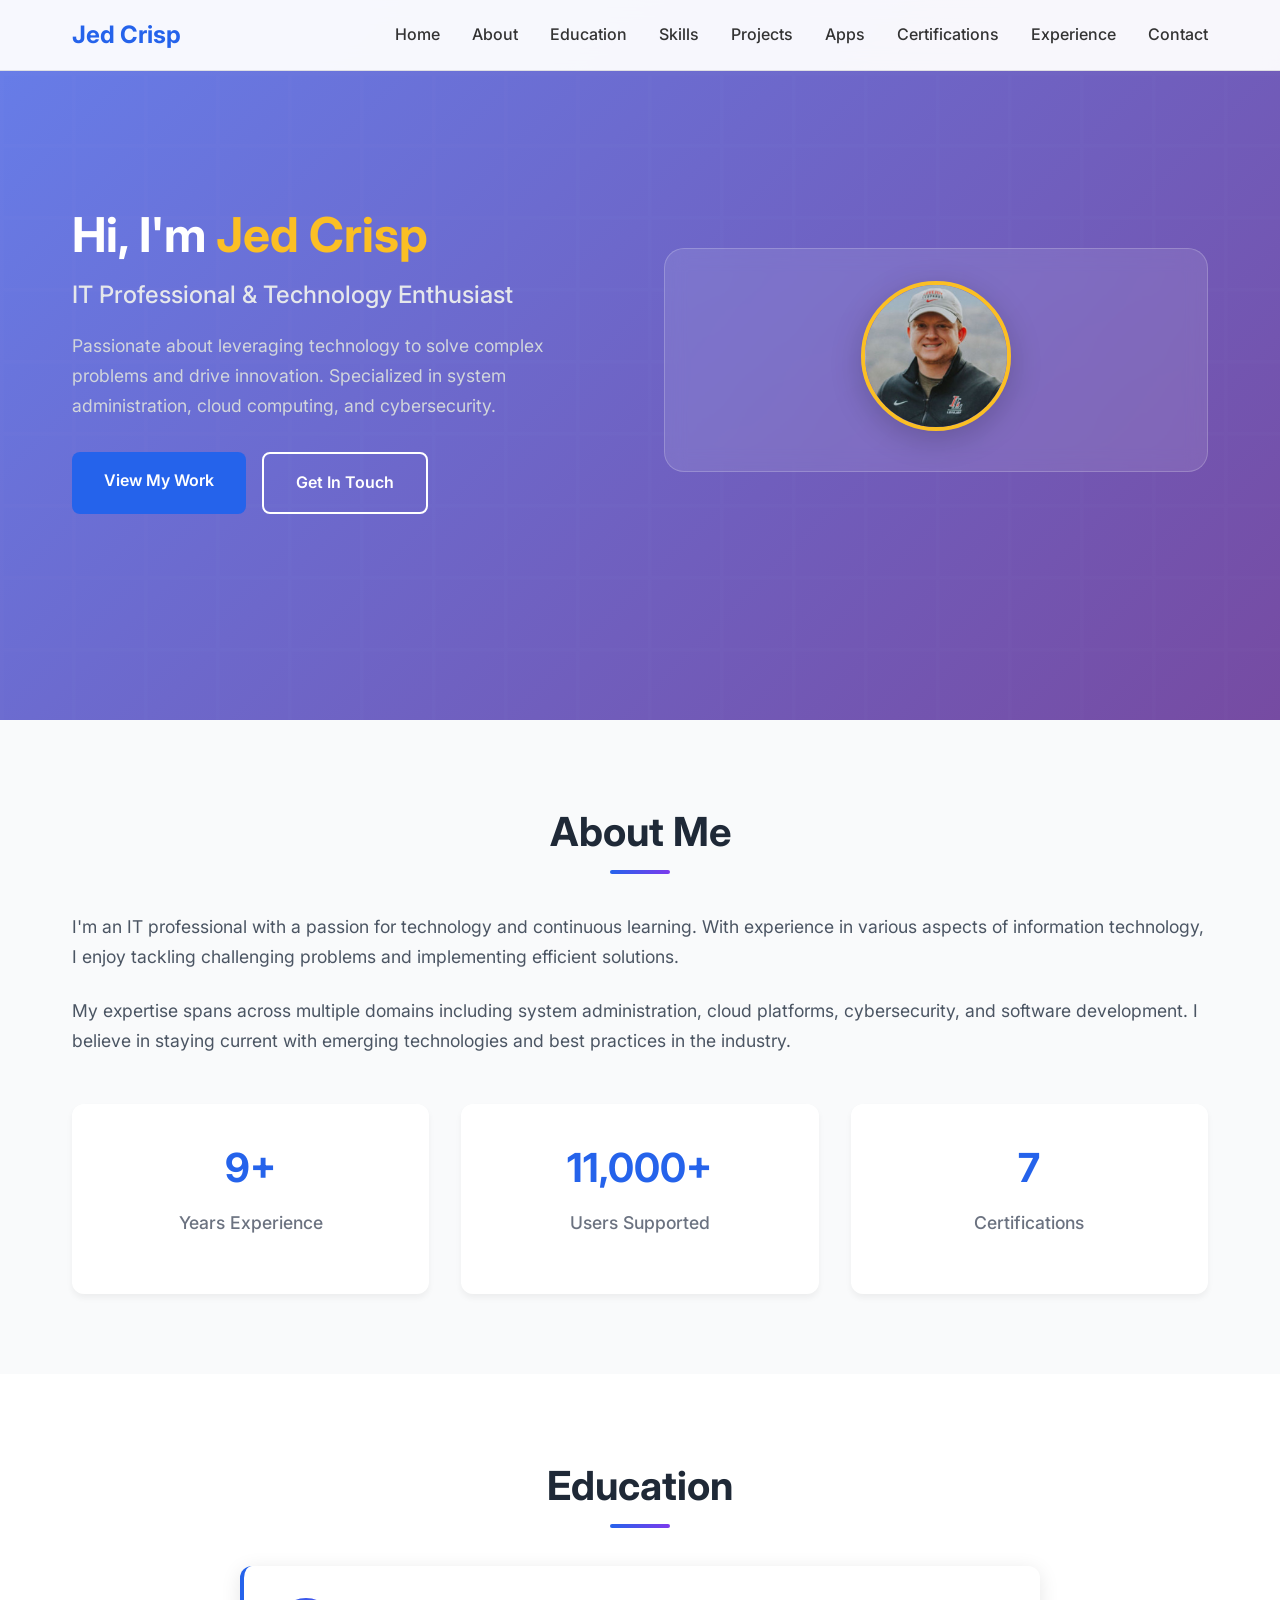
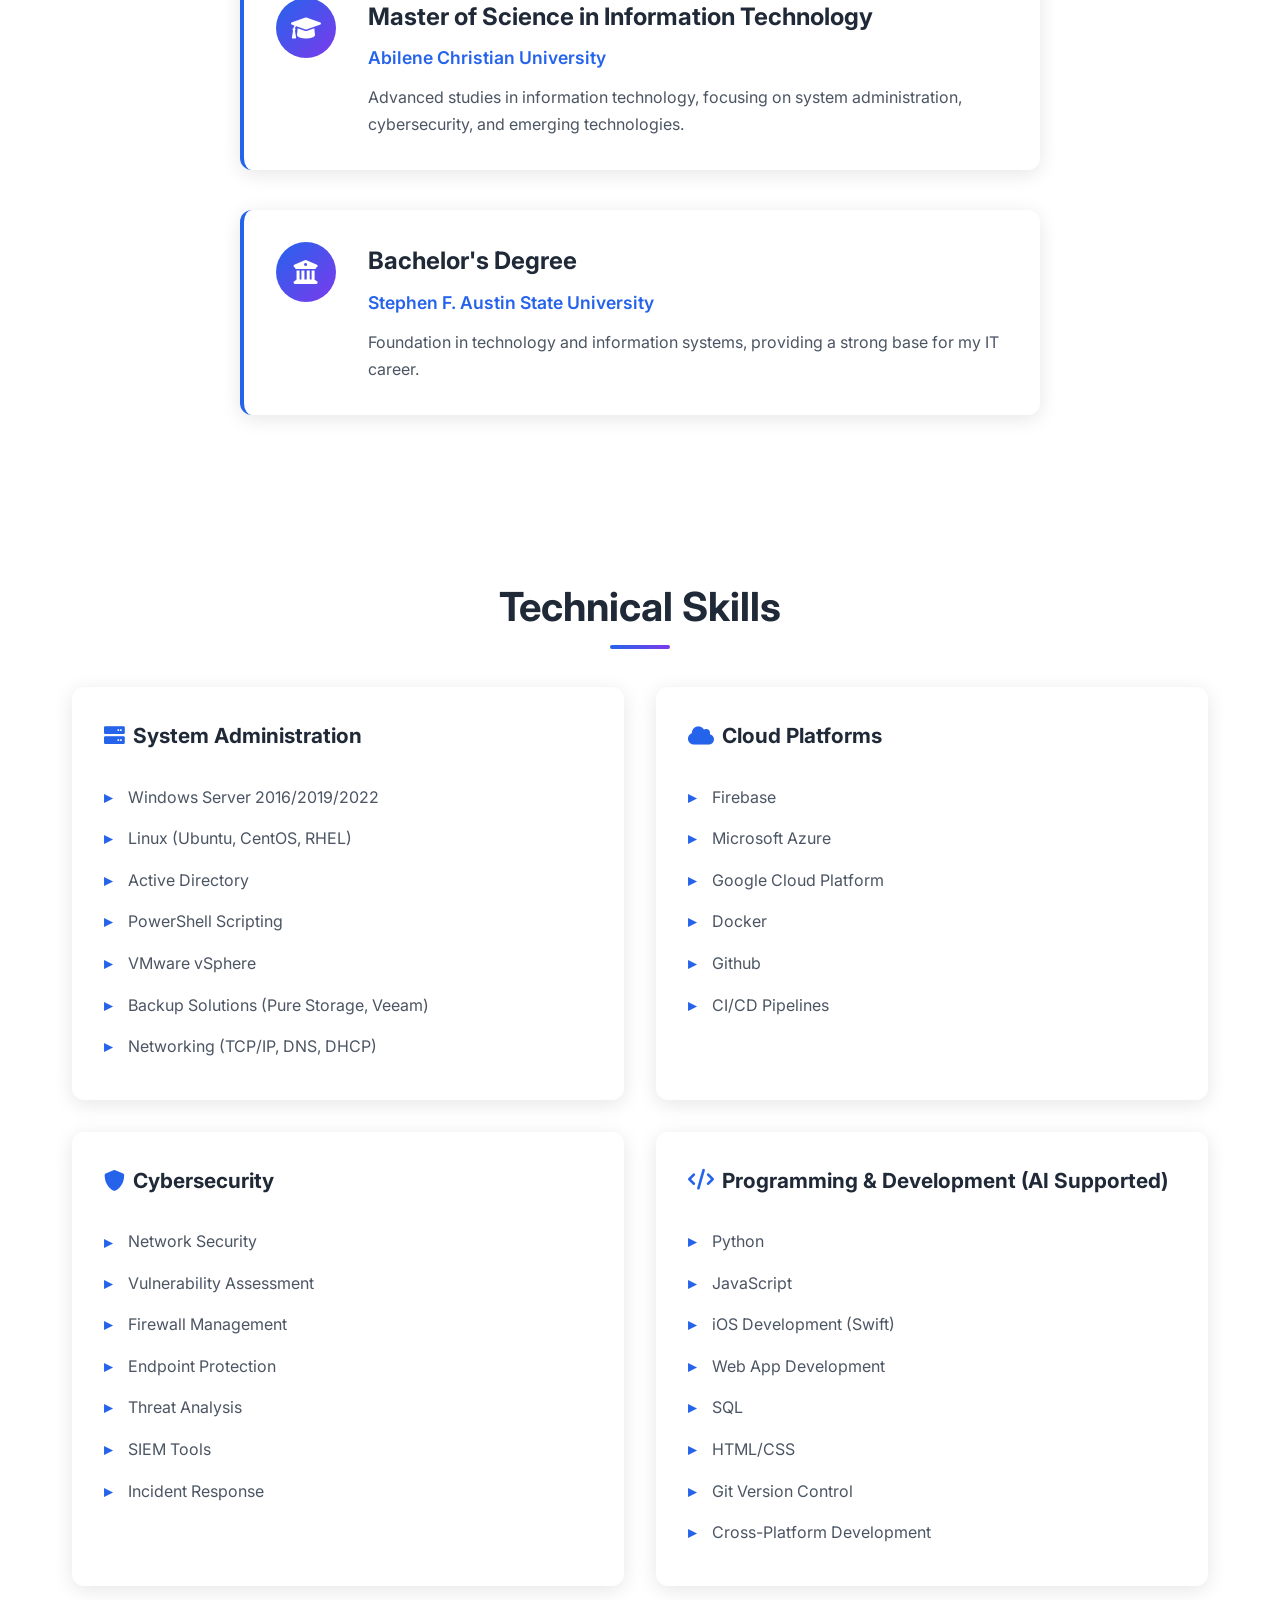
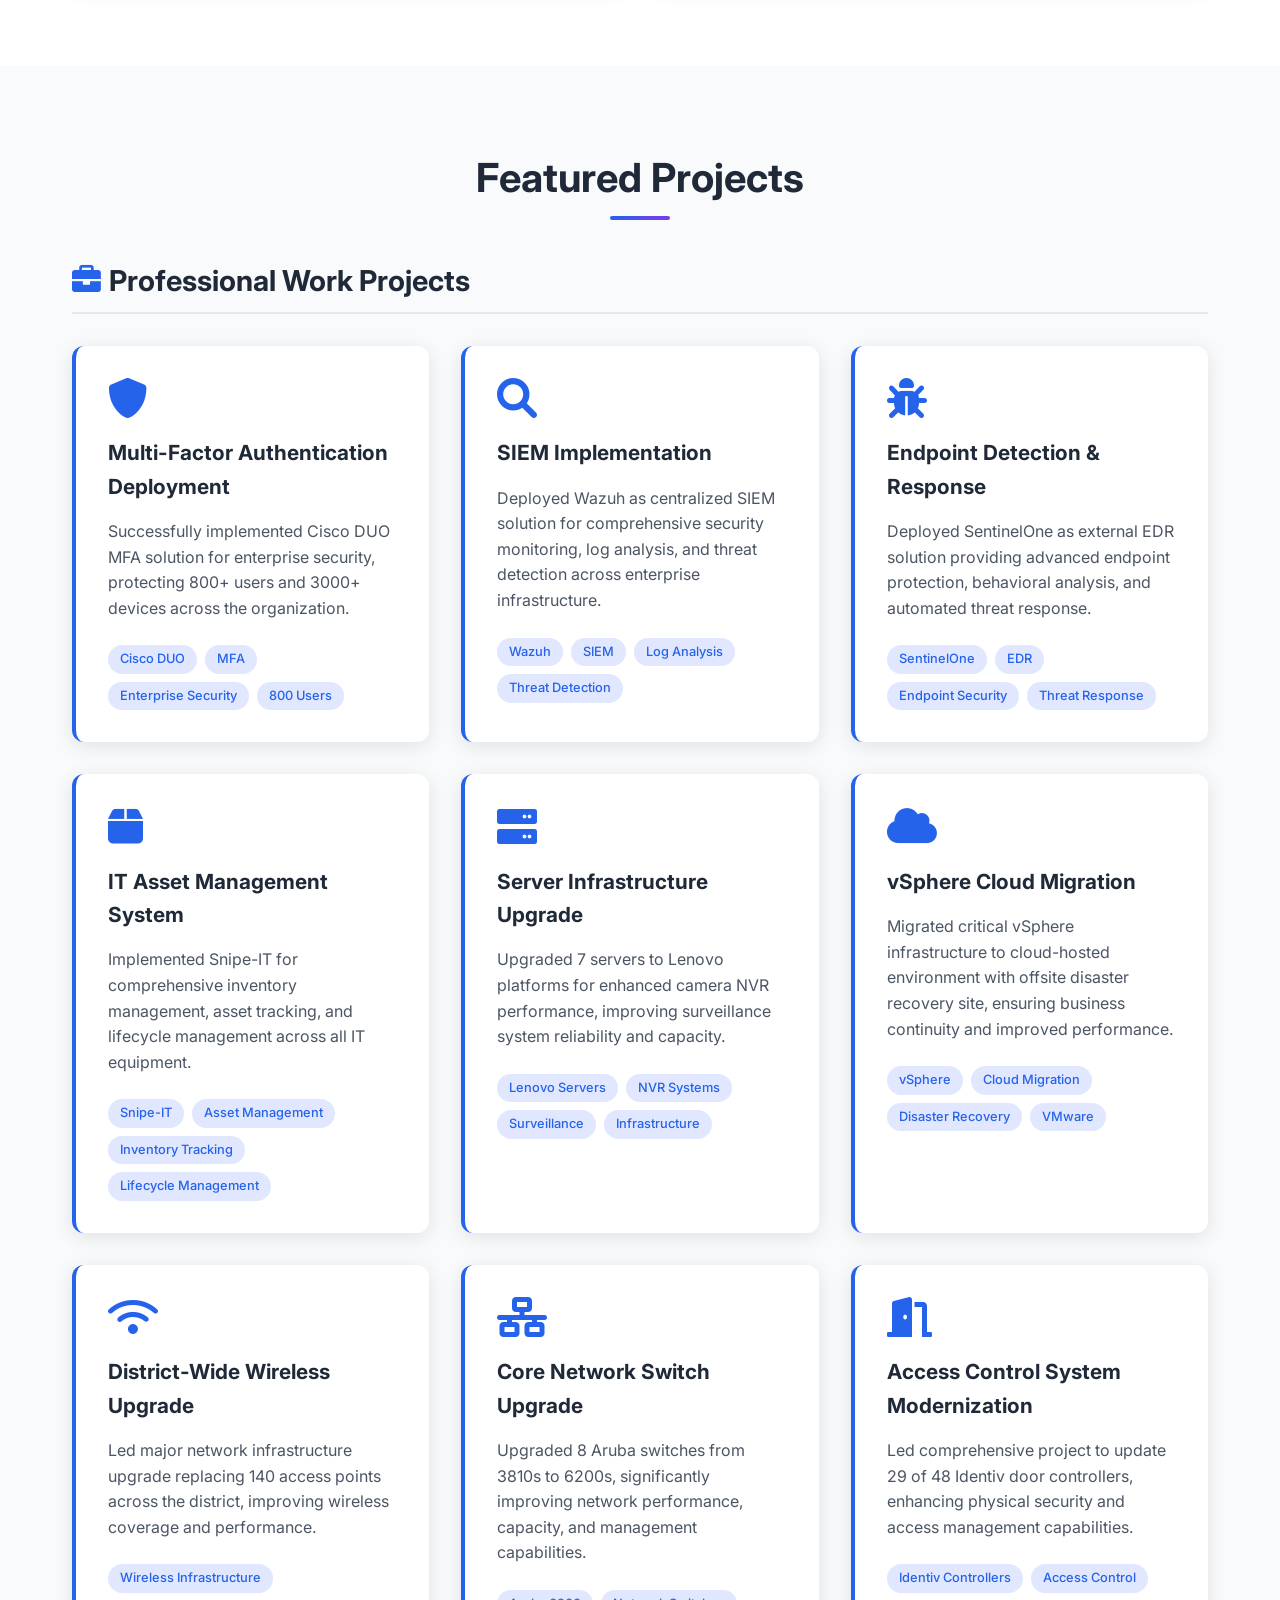
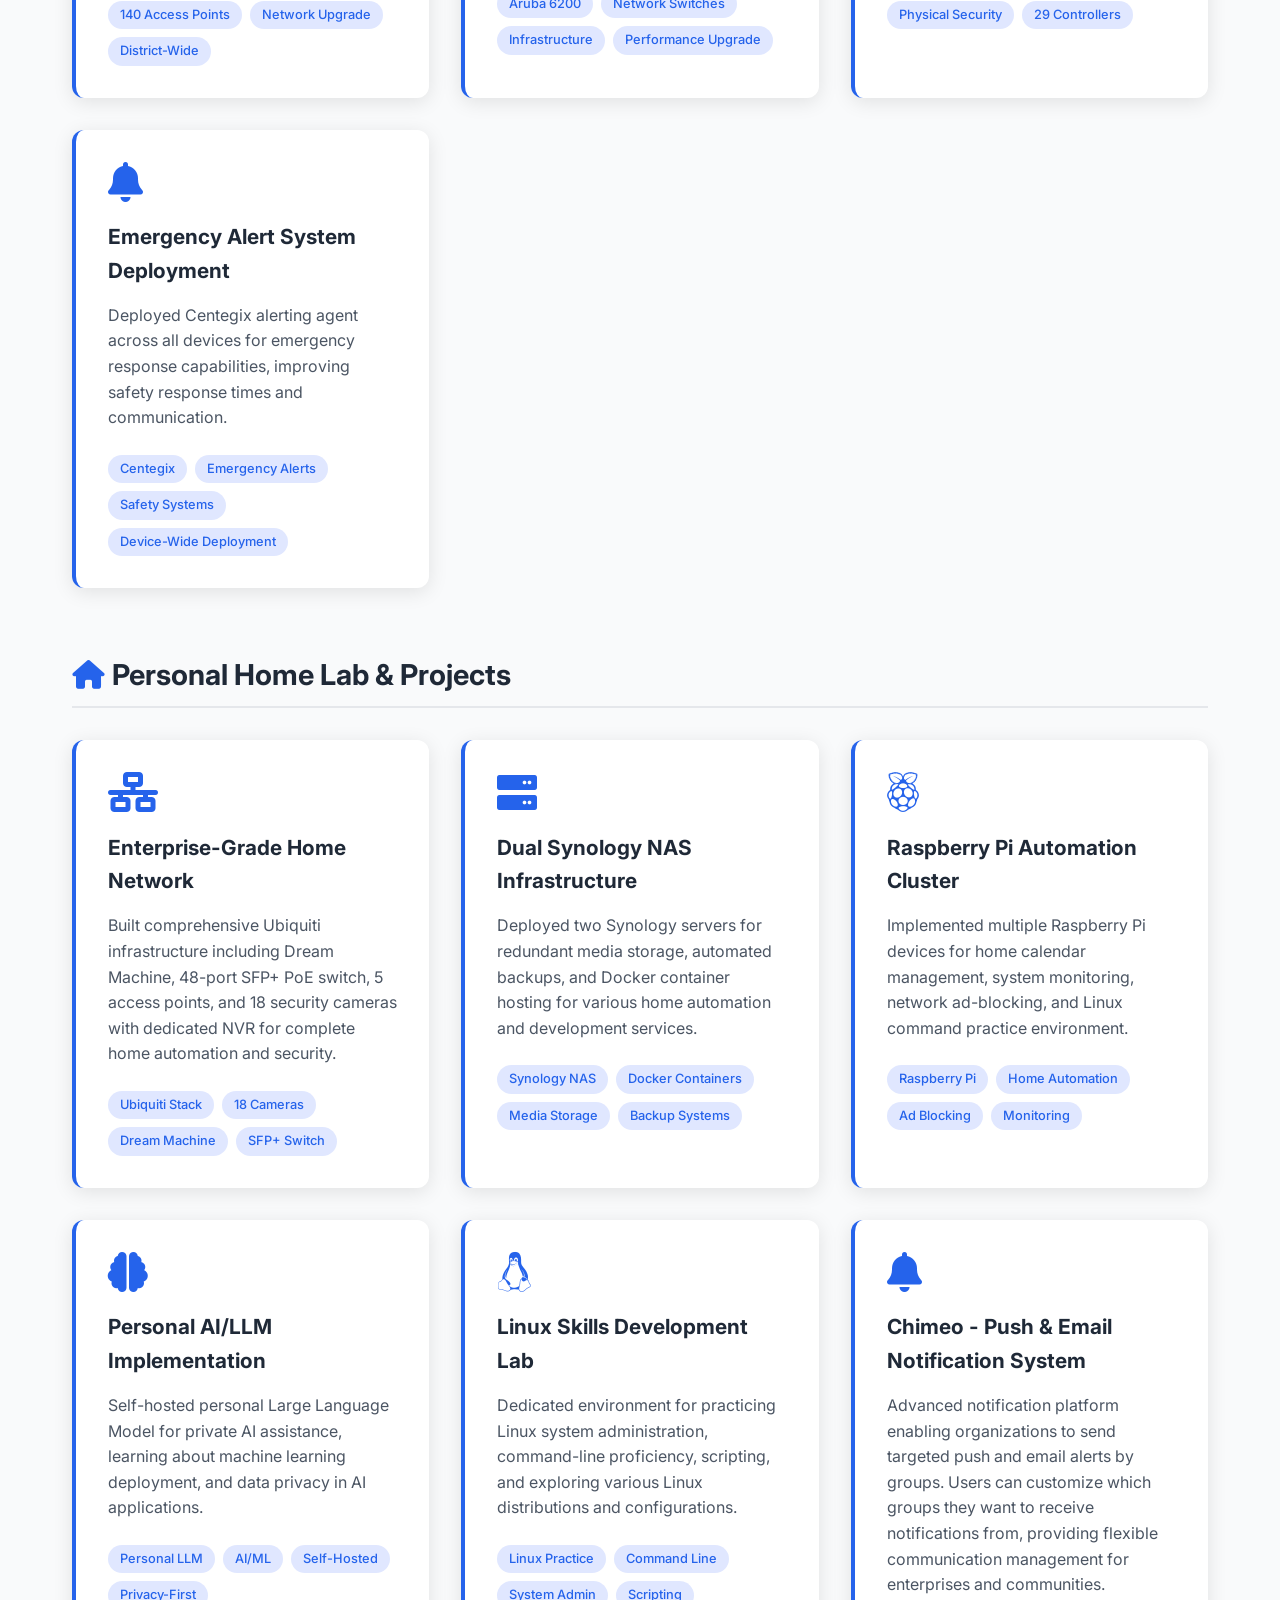
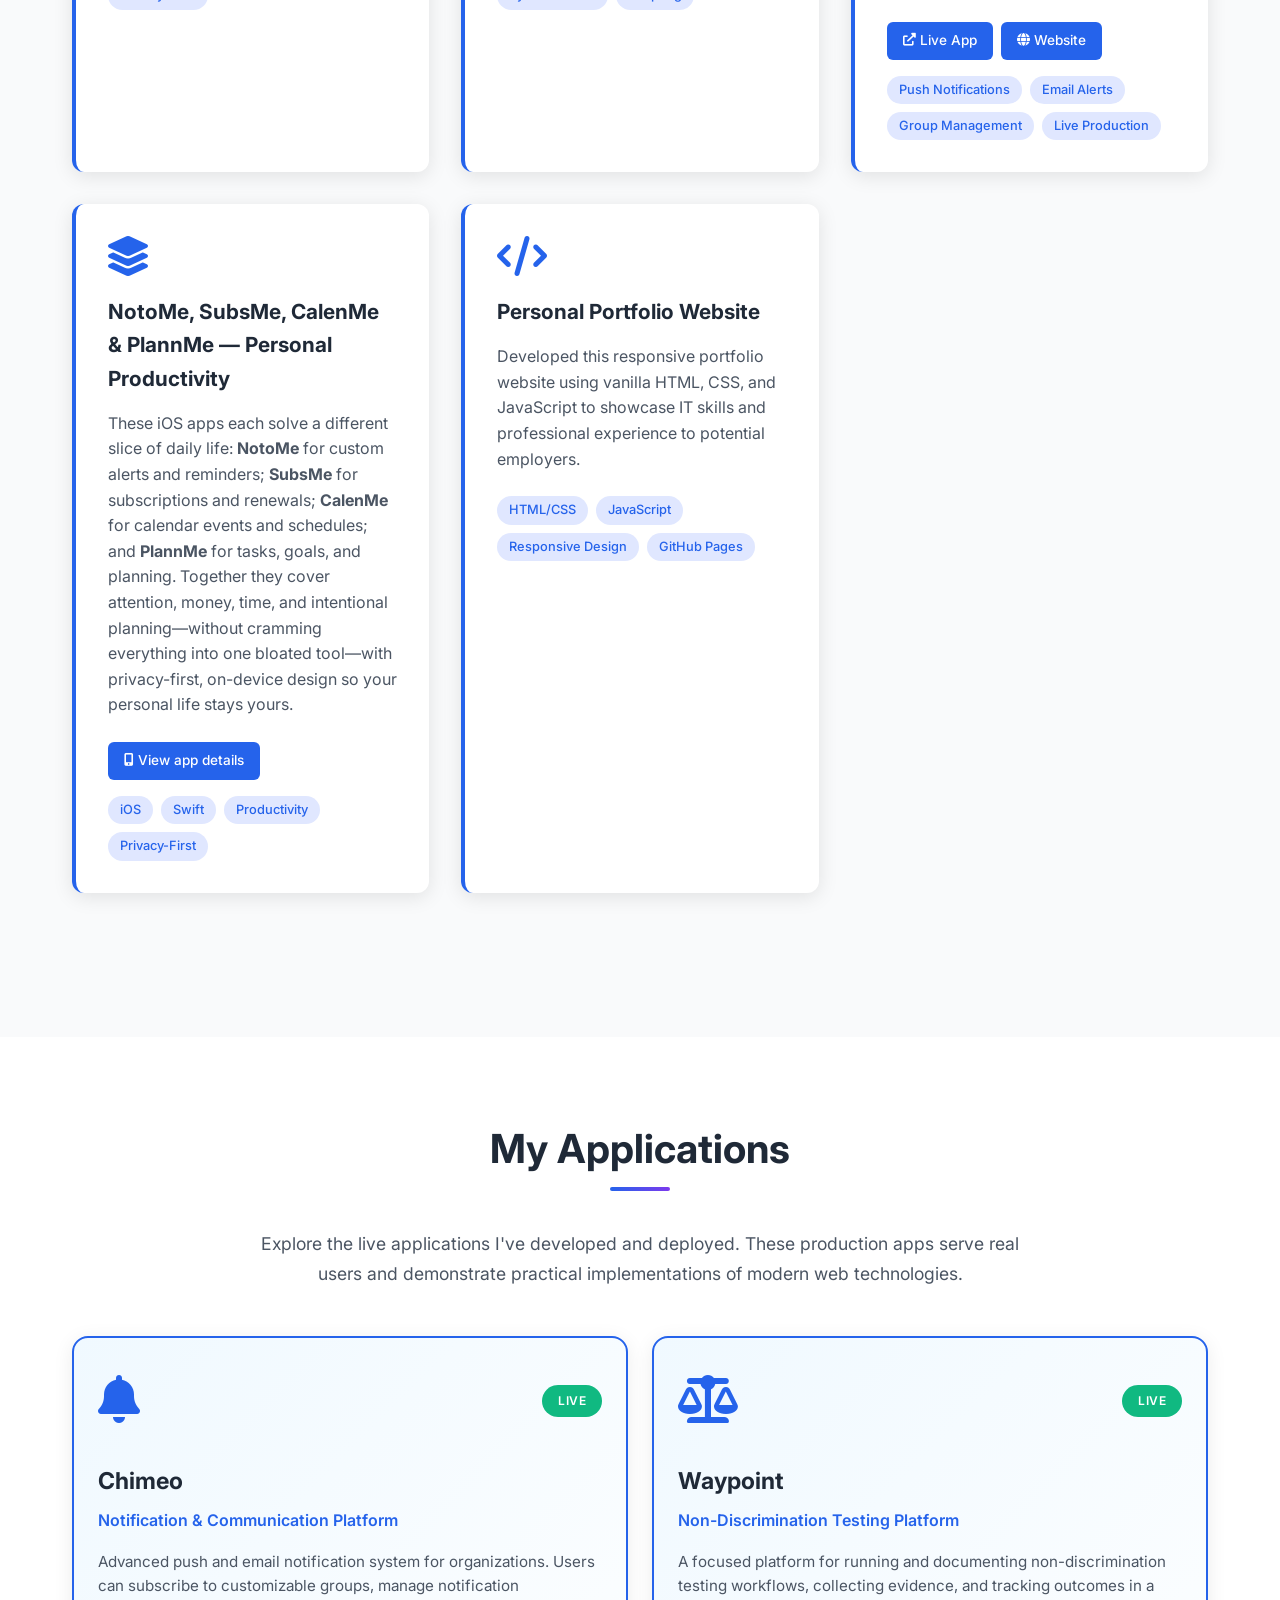
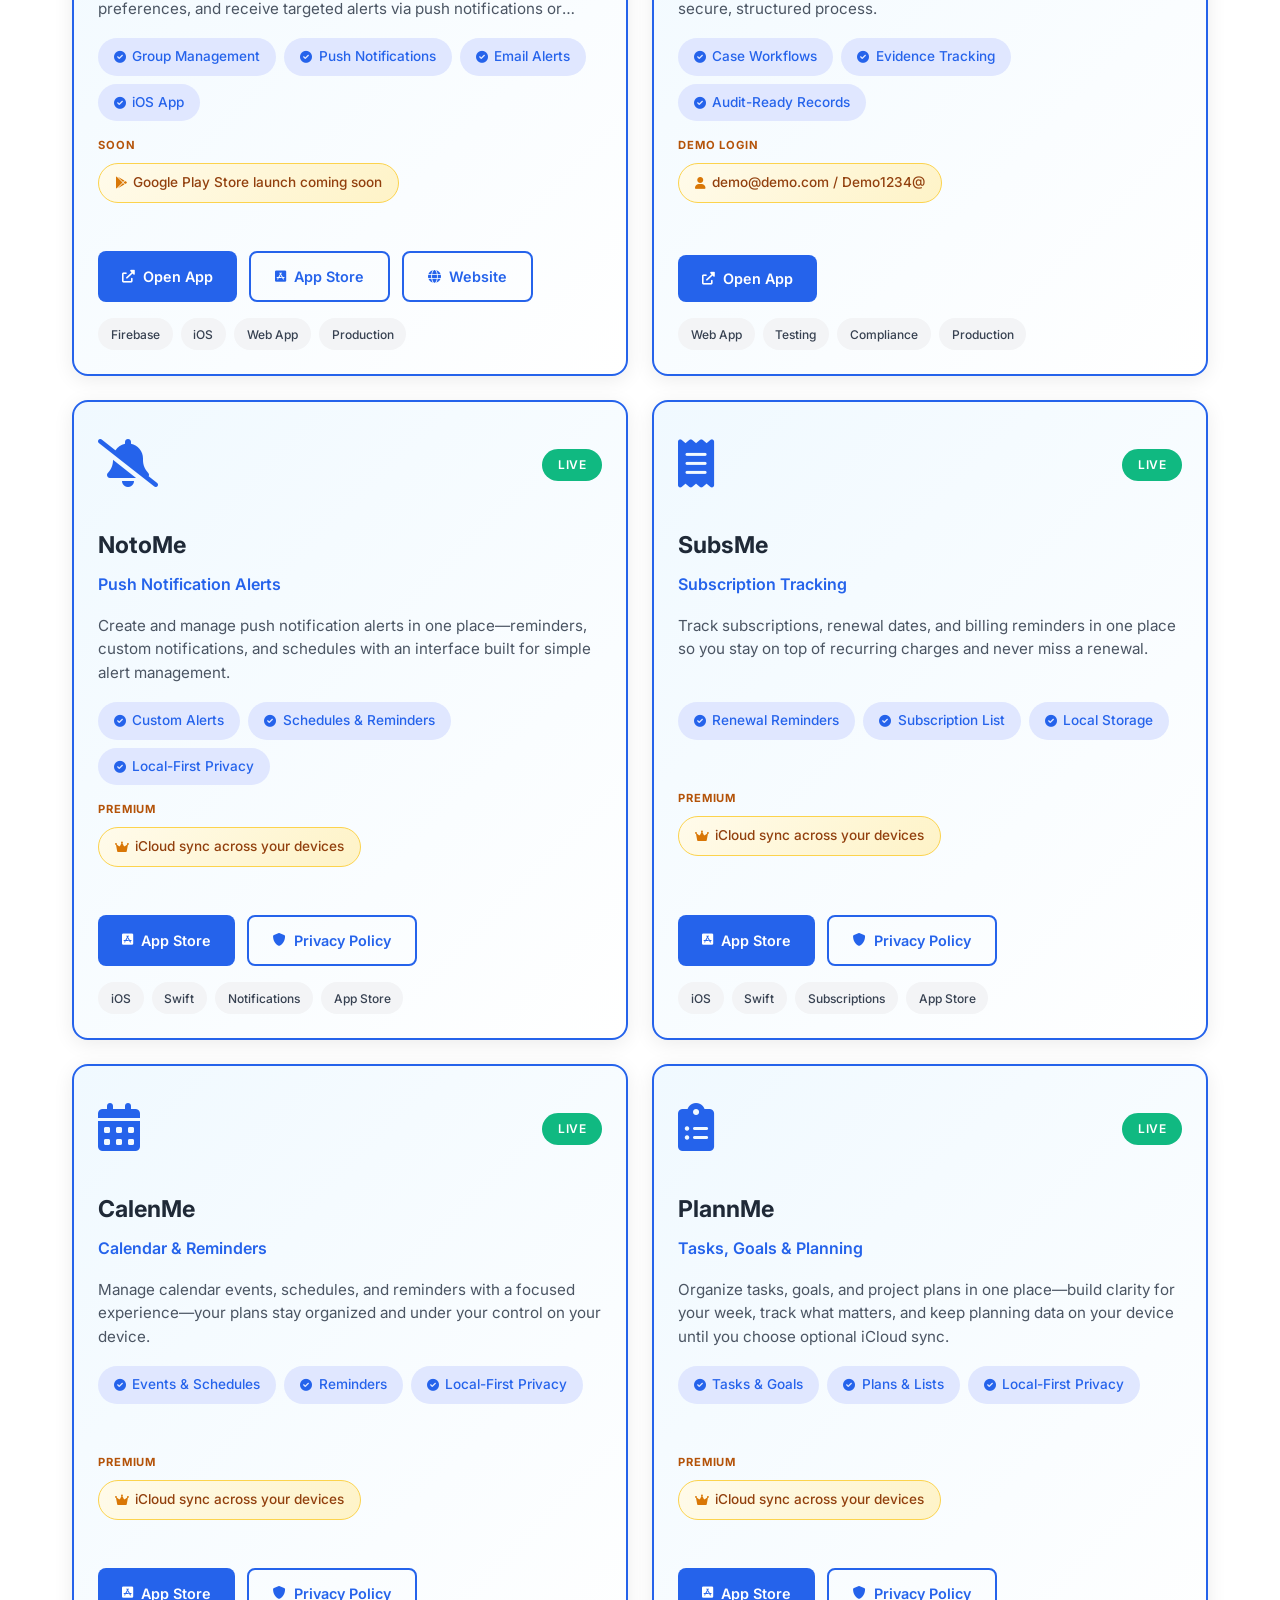
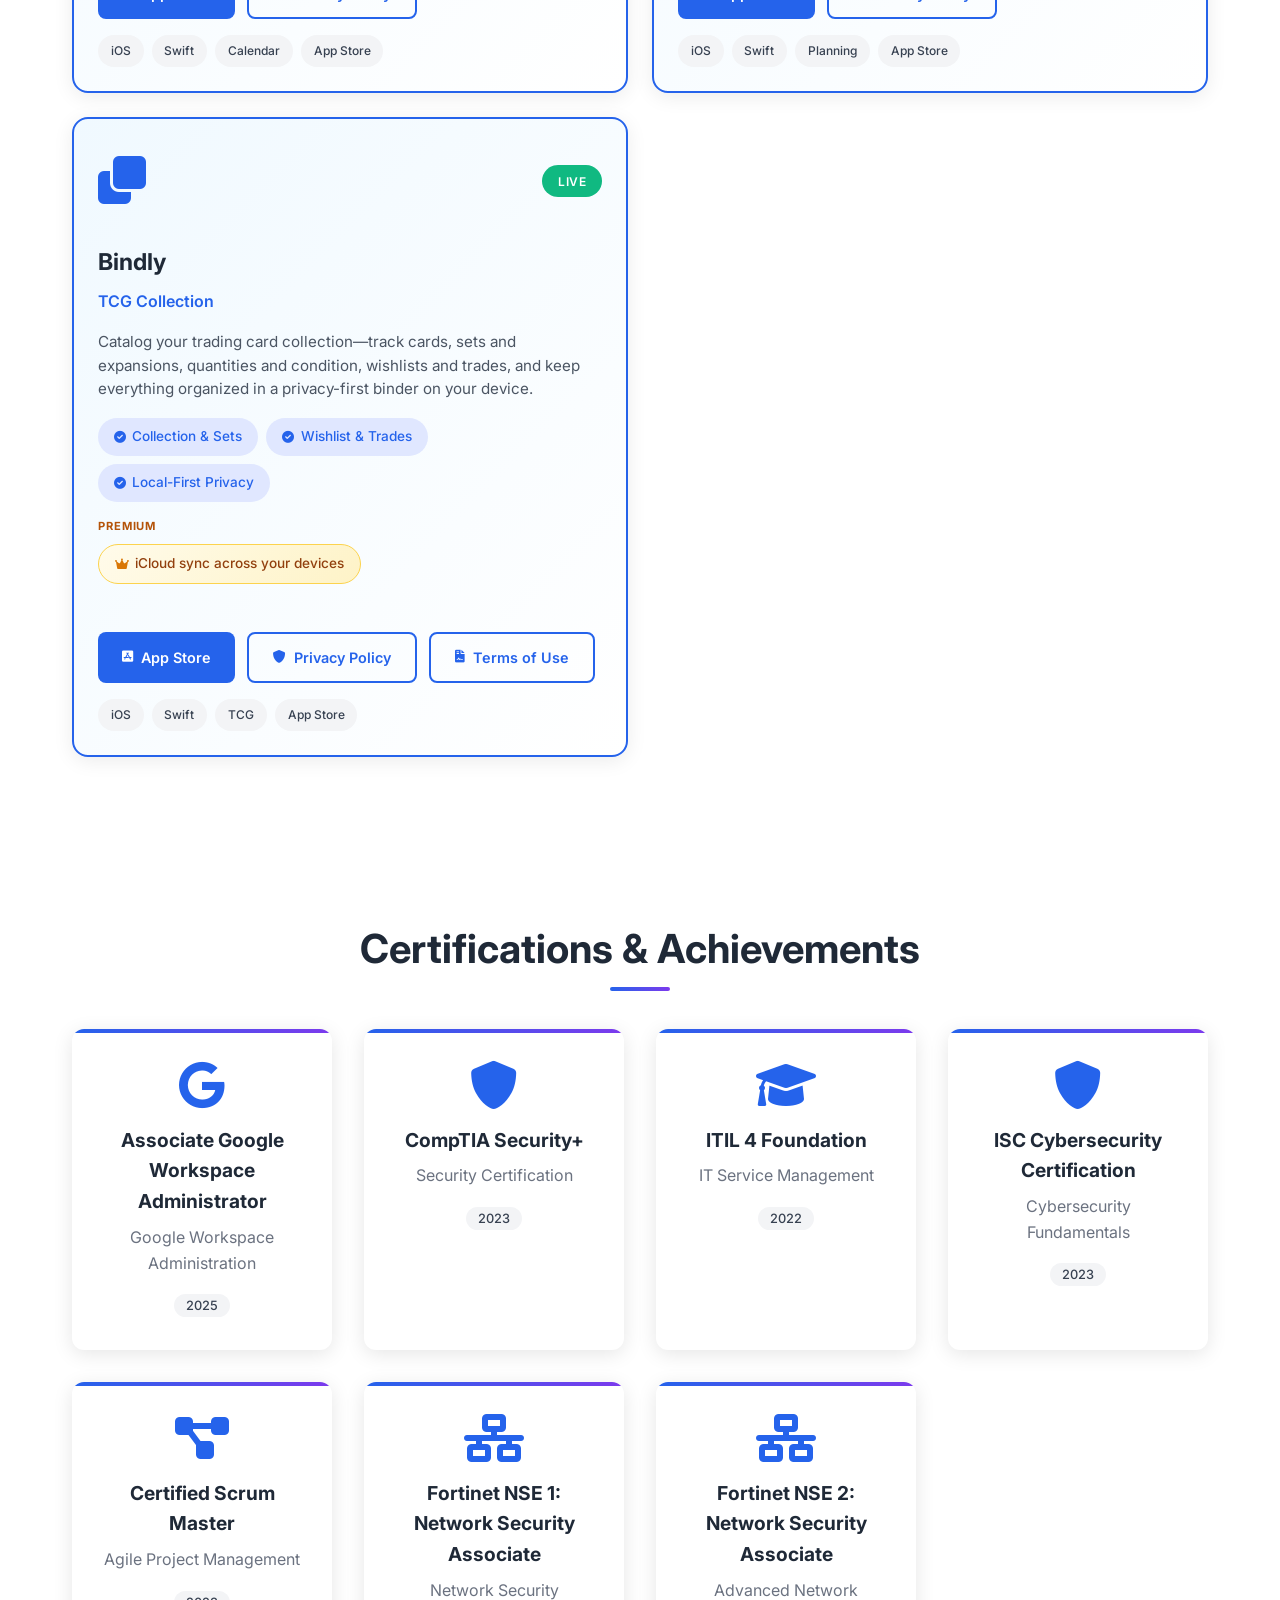
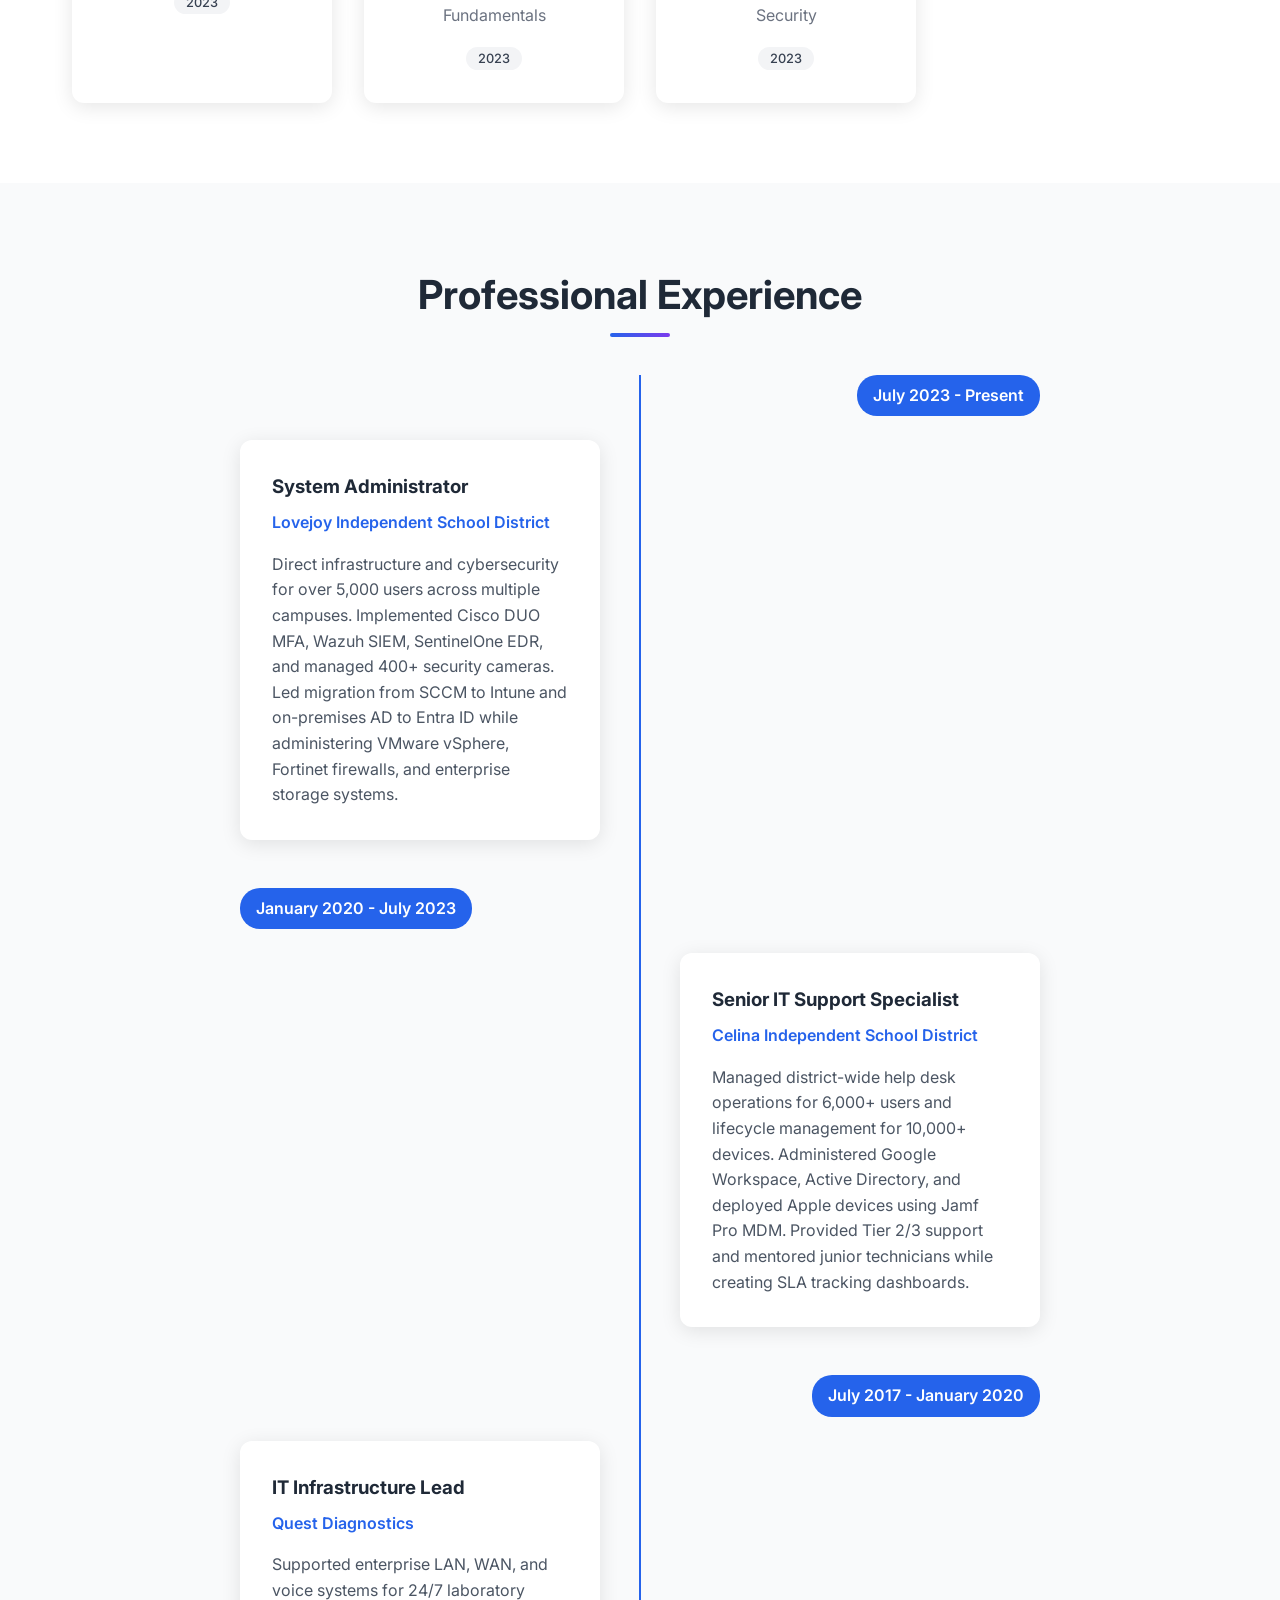
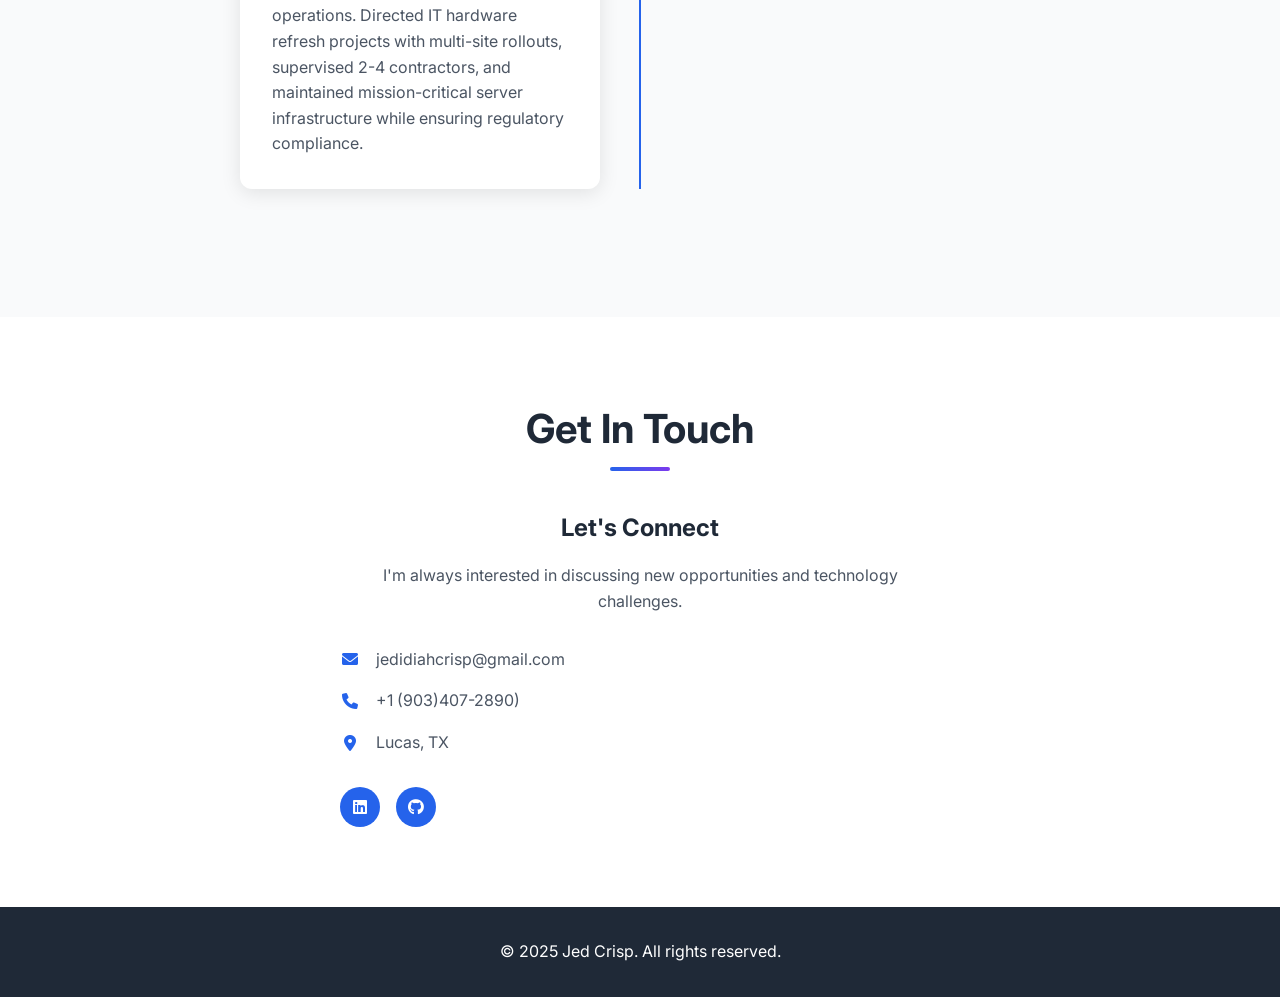
==== commit 5045d4ea: "Add Waypoint app card and tighten apps grid to 2-column layout Co-authored-by: Cursor <cursoragent@c" ====
--- a/index.html
+++ b/index.html
@@ -526,6 +526,55 @@
                 <div class="app-card featured">
                     <div class="app-header">
                         <div class="app-icon">
+                            <i class="fas fa-balance-scale"></i>
+                        </div>
+                        <div class="app-status">
+                            <span class="status-badge live">Live</span>
+                        </div>
+                    </div>
+                    <h3>Waypoint</h3>
+                    <p class="app-category">Non-Discrimination Testing Platform</p>
+                    <p class="app-description">
+                        A focused platform for running and documenting non-discrimination testing workflows, collecting evidence, and tracking outcomes in a secure, structured process.
+                    </p>
+                    <div class="app-features">
+                        <div class="feature-tag">
+                            <i class="fas fa-check-circle"></i>
+                            <span>Case Workflows</span>
+                        </div>
+                        <div class="feature-tag">
+                            <i class="fas fa-check-circle"></i>
+                            <span>Evidence Tracking</span>
+                        </div>
+                        <div class="feature-tag">
+                            <i class="fas fa-check-circle"></i>
+                            <span>Audit-Ready Records</span>
+                        </div>
+                    </div>
+                    <p class="app-premium-note">Demo Login</p>
+                    <div class="app-features app-features-premium">
+                        <div class="feature-tag feature-tag-premium">
+                            <i class="fas fa-user"></i>
+                            <span>demo@demo.com / Demo1234@</span>
+                        </div>
+                    </div>
+                    <div class="app-links">
+                        <a href="https://www.thewaypoint.app/signin" target="_blank" rel="noopener noreferrer" class="app-btn primary">
+                            <i class="fas fa-external-link-alt"></i>
+                            Open App
+                        </a>
+                    </div>
+                    <div class="app-tech">
+                        <span>Web App</span>
+                        <span>Testing</span>
+                        <span>Compliance</span>
+                        <span>Production</span>
+                    </div>
+                </div>
+
+                <div class="app-card featured">
+                    <div class="app-header">
+                        <div class="app-icon">
                             <i class="fas fa-bell-slash"></i>
                         </div>
                         <div class="app-status">
--- a/styles/main.css
+++ b/styles/main.css
@@ -425,18 +425,21 @@
 
 .apps-grid {
     display: grid;
-    grid-template-columns: repeat(auto-fit, minmax(350px, 1fr));
-    gap: 2.5rem;
+    grid-template-columns: repeat(2, minmax(0, 1fr));
+    gap: 1.5rem;
 }
 
 .app-card {
     background: white;
     border-radius: 16px;
-    padding: 2.5rem;
+    padding: 1.5rem;
     box-shadow: 0 4px 20px rgba(0, 0, 0, 0.08);
     transition: all 0.3s ease;
     border: 2px solid #f3f4f6;
     position: relative;
+    display: flex;
+    flex-direction: column;
+    height: 100%;
 }
 
 .app-card:hover {
@@ -487,7 +490,7 @@
 }
 
 .app-card h3 {
-    font-size: 1.8rem;
+    font-size: 1.45rem;
     color: #1f2937;
     margin-bottom: 0.5rem;
     font-weight: 700;
@@ -502,16 +505,23 @@
 
 .app-description {
     color: #4b5563;
-    line-height: 1.7;
-    margin-bottom: 1.5rem;
-    font-size: 1rem;
+    line-height: 1.55;
+    margin-bottom: 1rem;
+    font-size: 0.95rem;
+    display: -webkit-box;
+    -webkit-line-clamp: 3;
+    -webkit-box-orient: vertical;
+    overflow: hidden;
+    min-height: 4.5rem;
 }
 
 .app-features {
     display: flex;
     flex-wrap: wrap;
-    gap: 0.75rem;
-    margin-bottom: 1.5rem;
+    gap: 0.5rem;
+    margin-bottom: 1rem;
+    min-height: 4.5rem;
+    align-content: flex-start;
 }
 
 .feature-tag {
@@ -540,7 +550,7 @@
 }
 
 .app-features-premium {
-    margin-bottom: 1.5rem;
+    margin-bottom: 1rem;
 }
 
 .feature-tag-premium {
@@ -556,8 +566,9 @@
 .app-links {
     display: flex;
     gap: 0.75rem;
-    margin-bottom: 1.5rem;
+    margin-bottom: 1rem;
     flex-wrap: wrap;
+    margin-top: auto;
 }
 
 .app-btn {
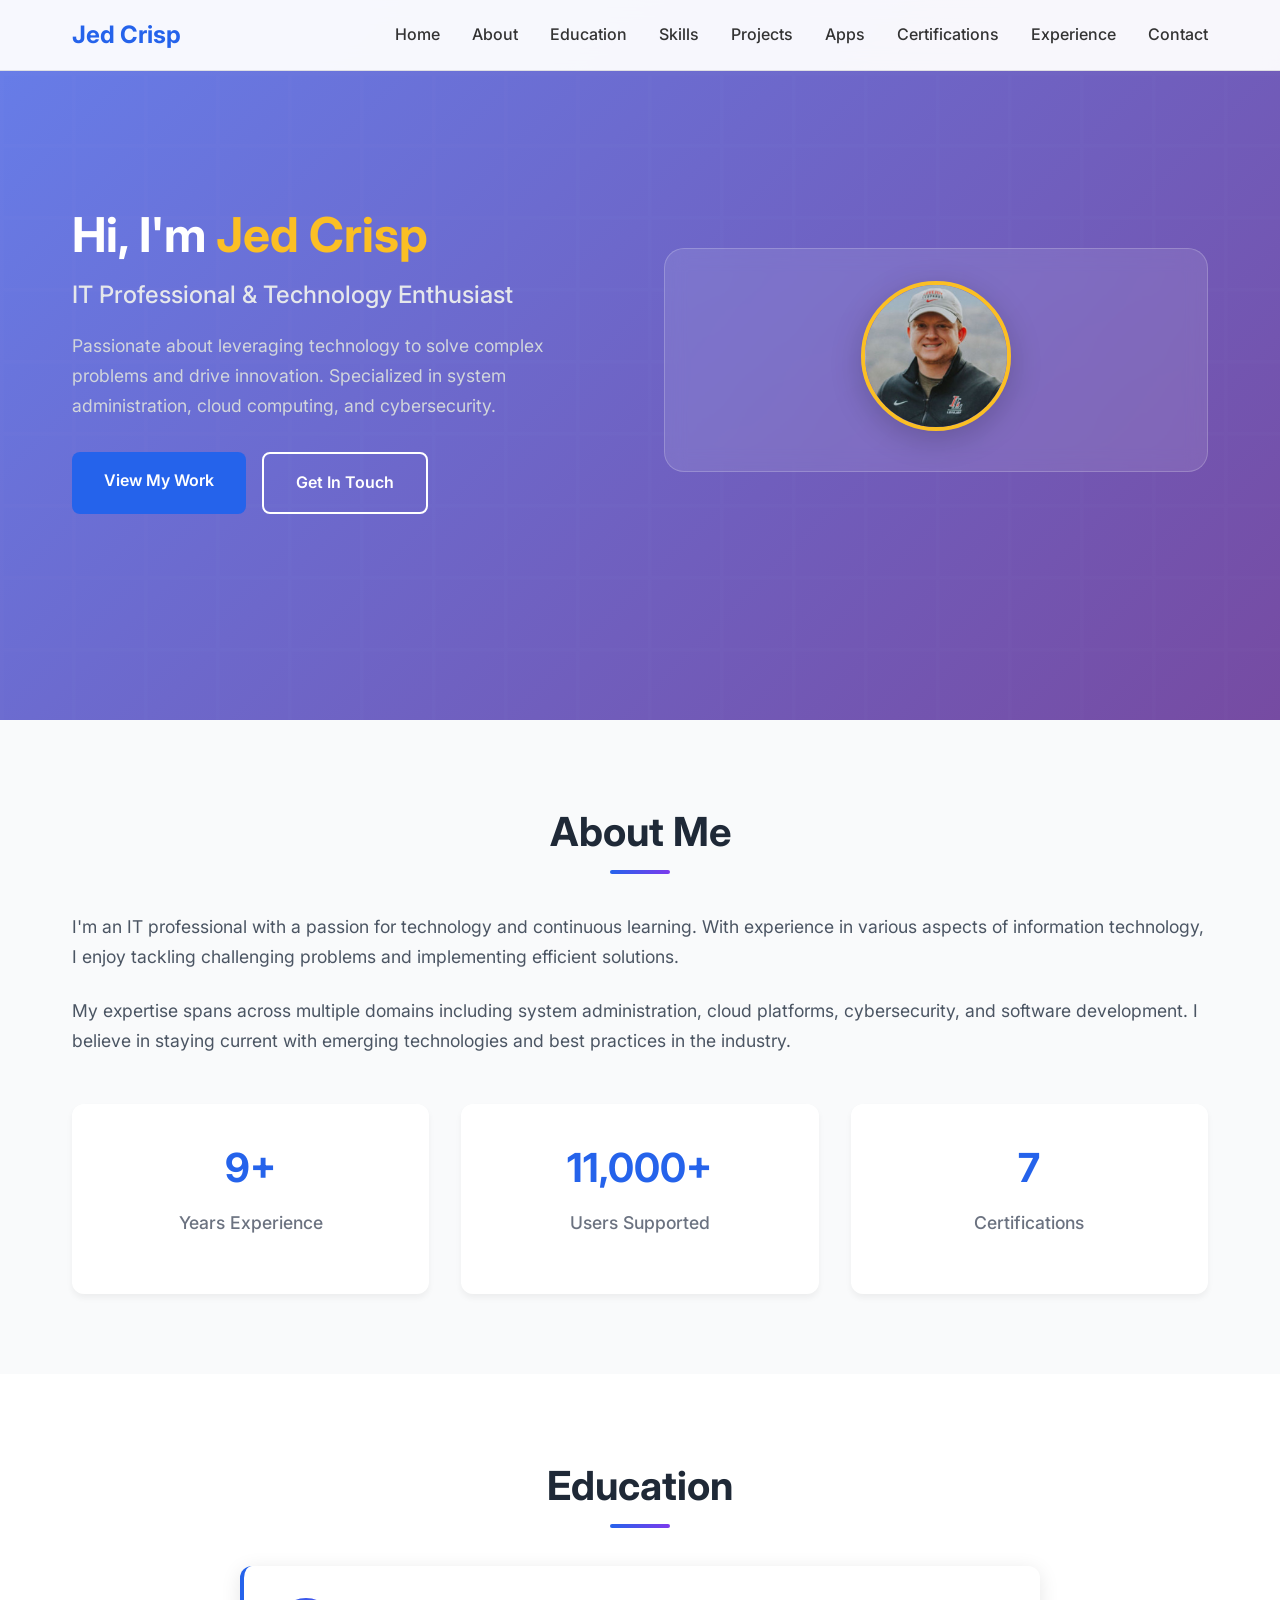
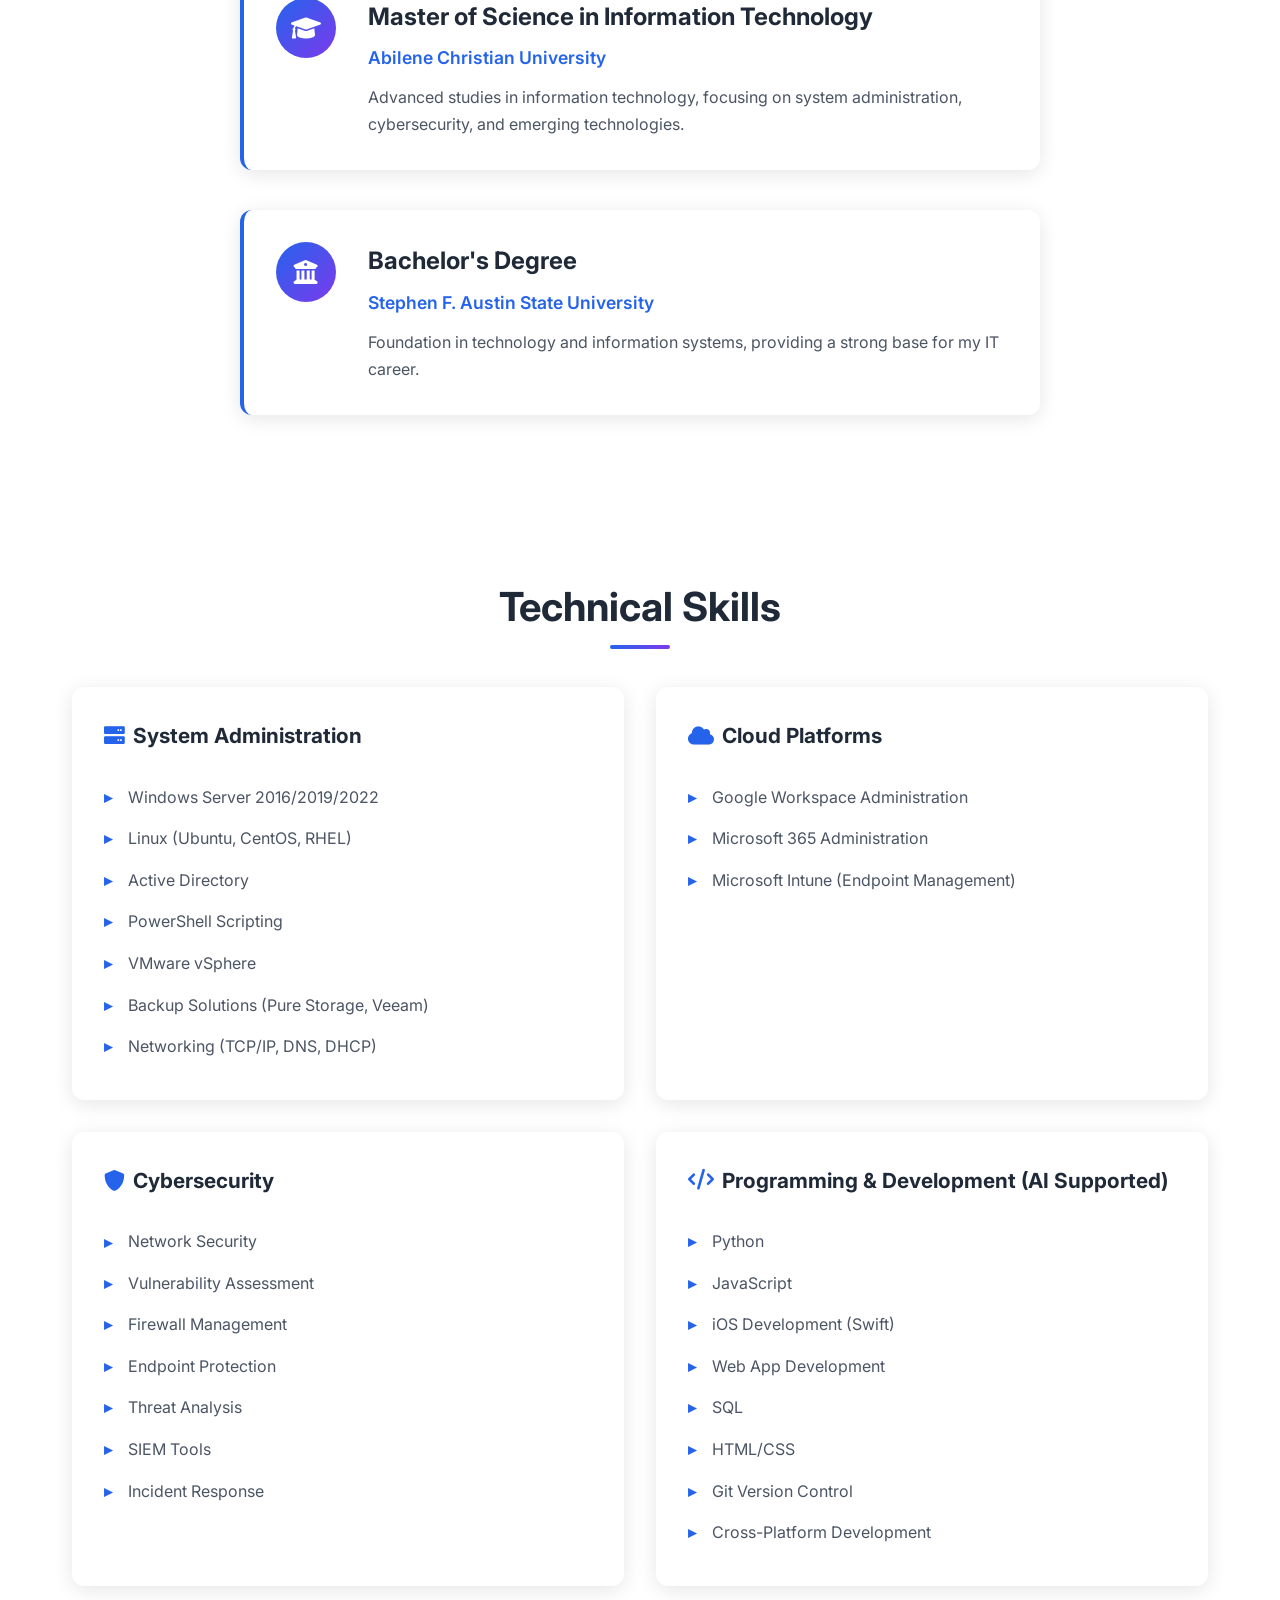
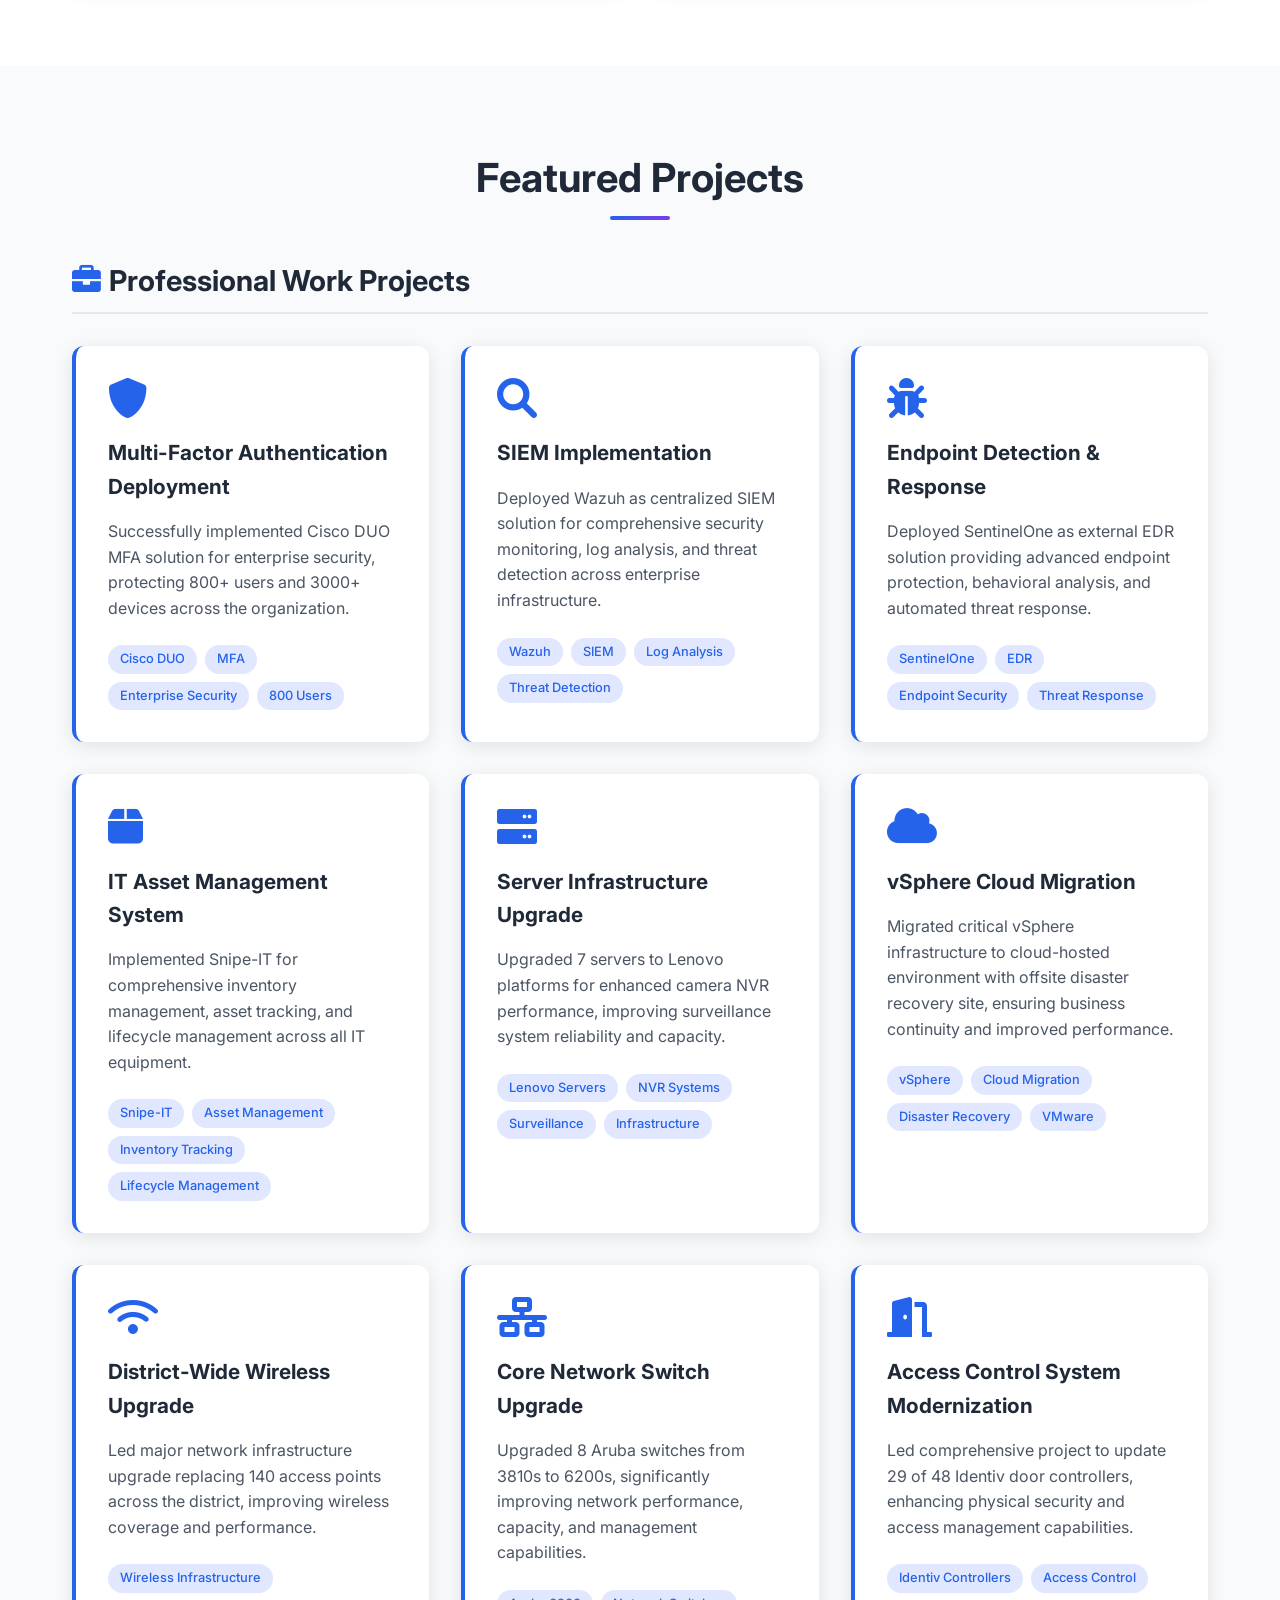
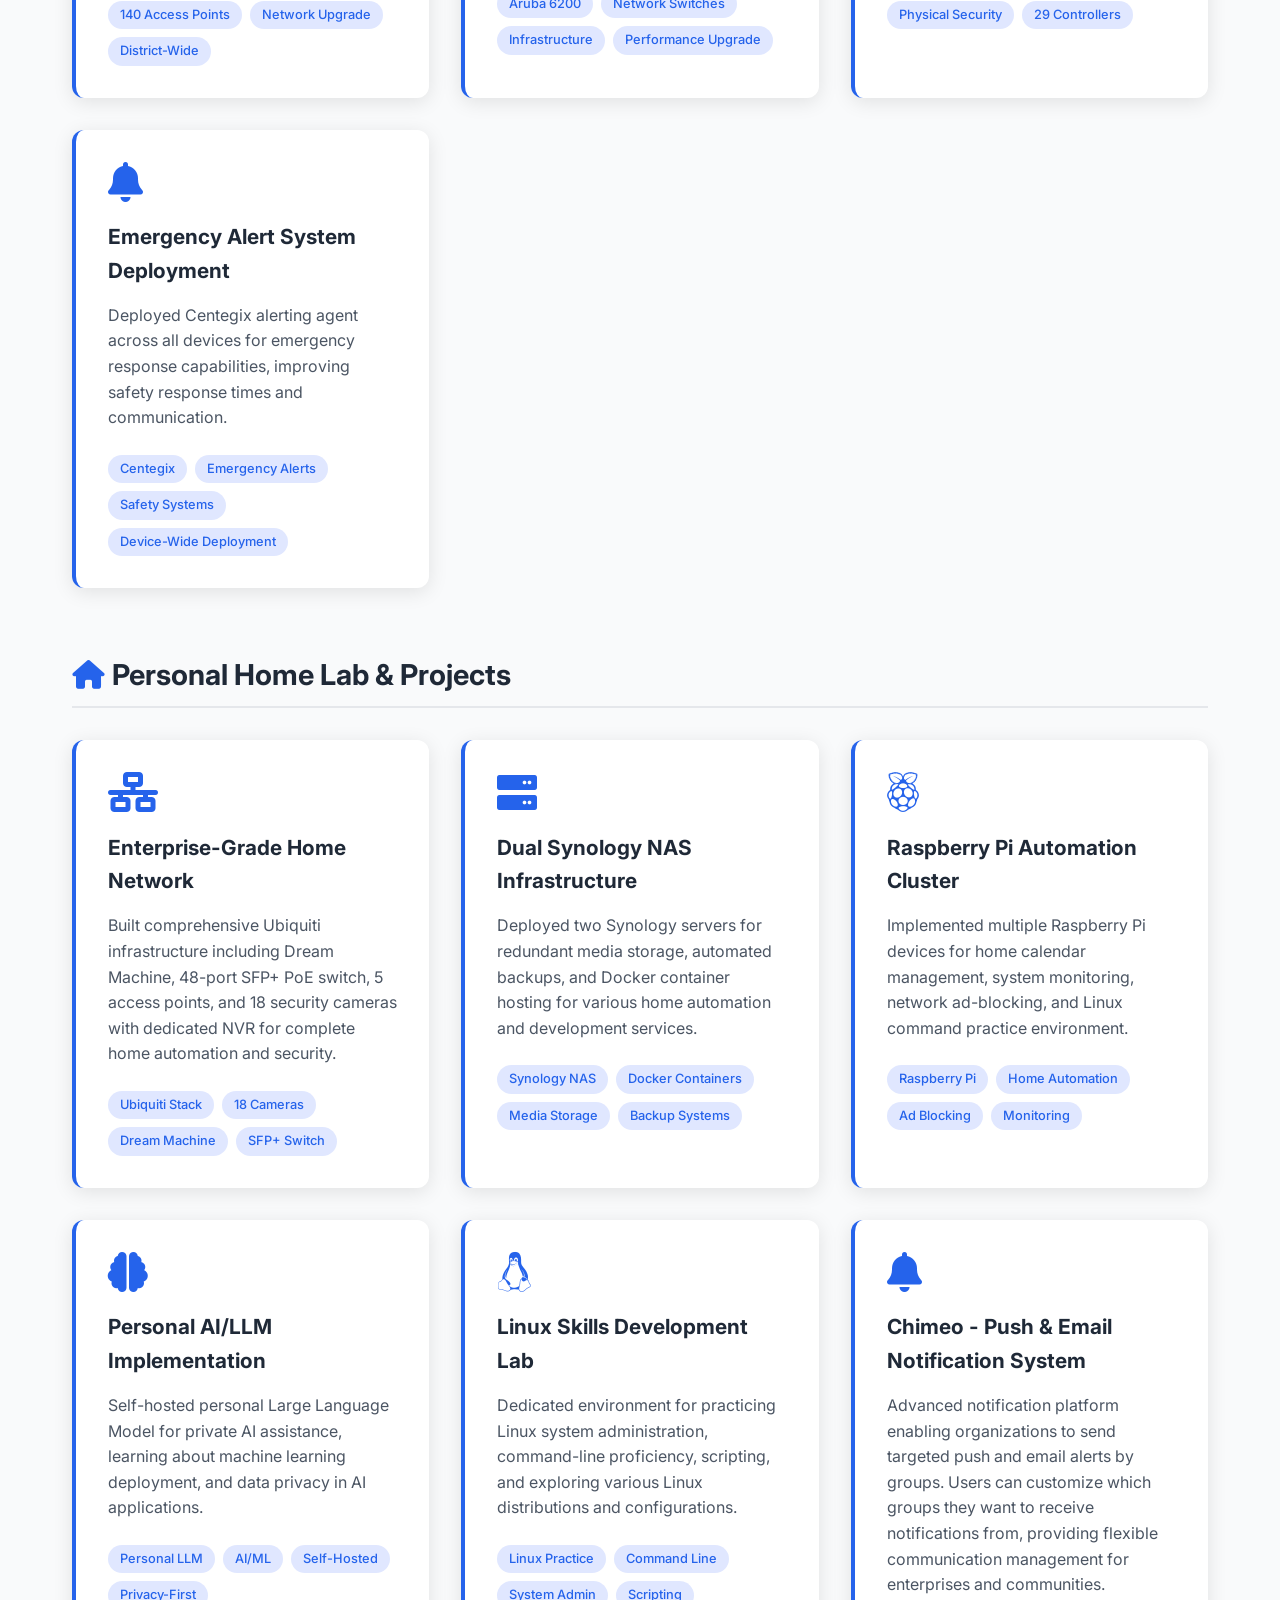
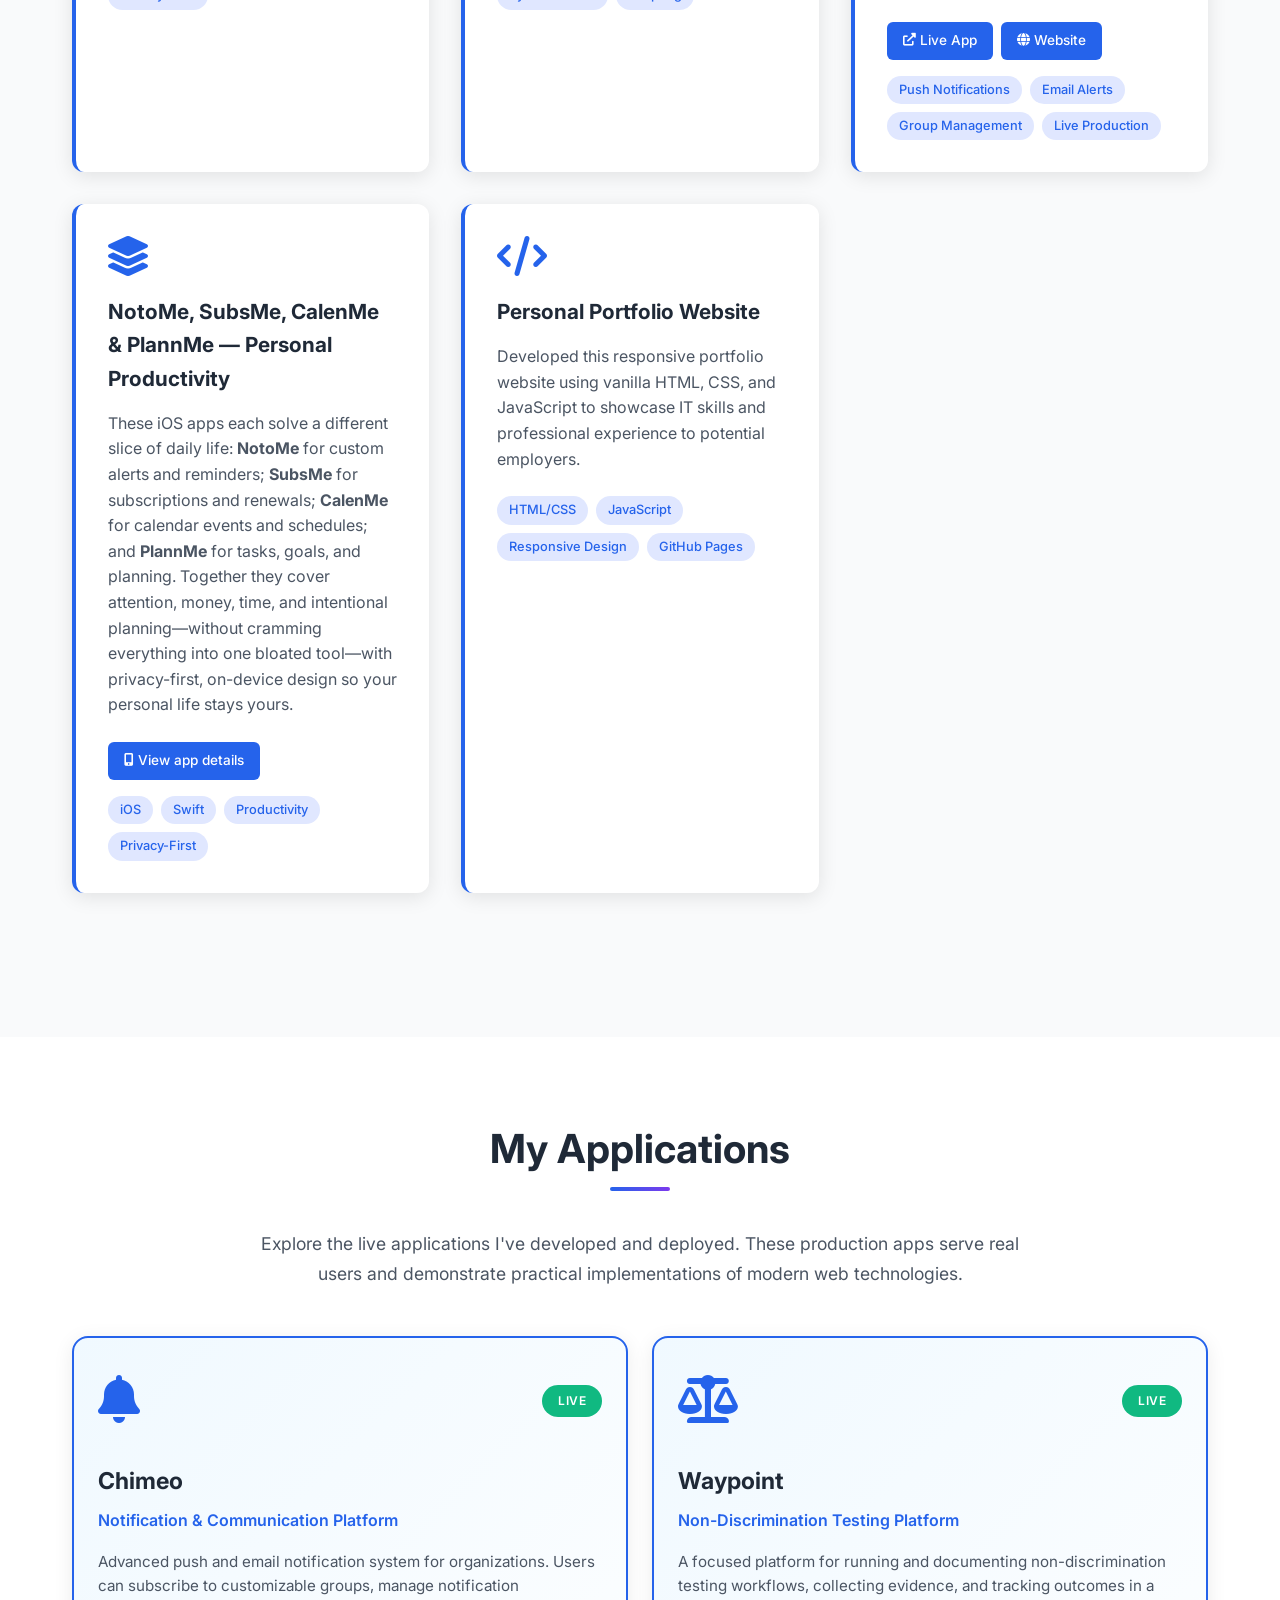
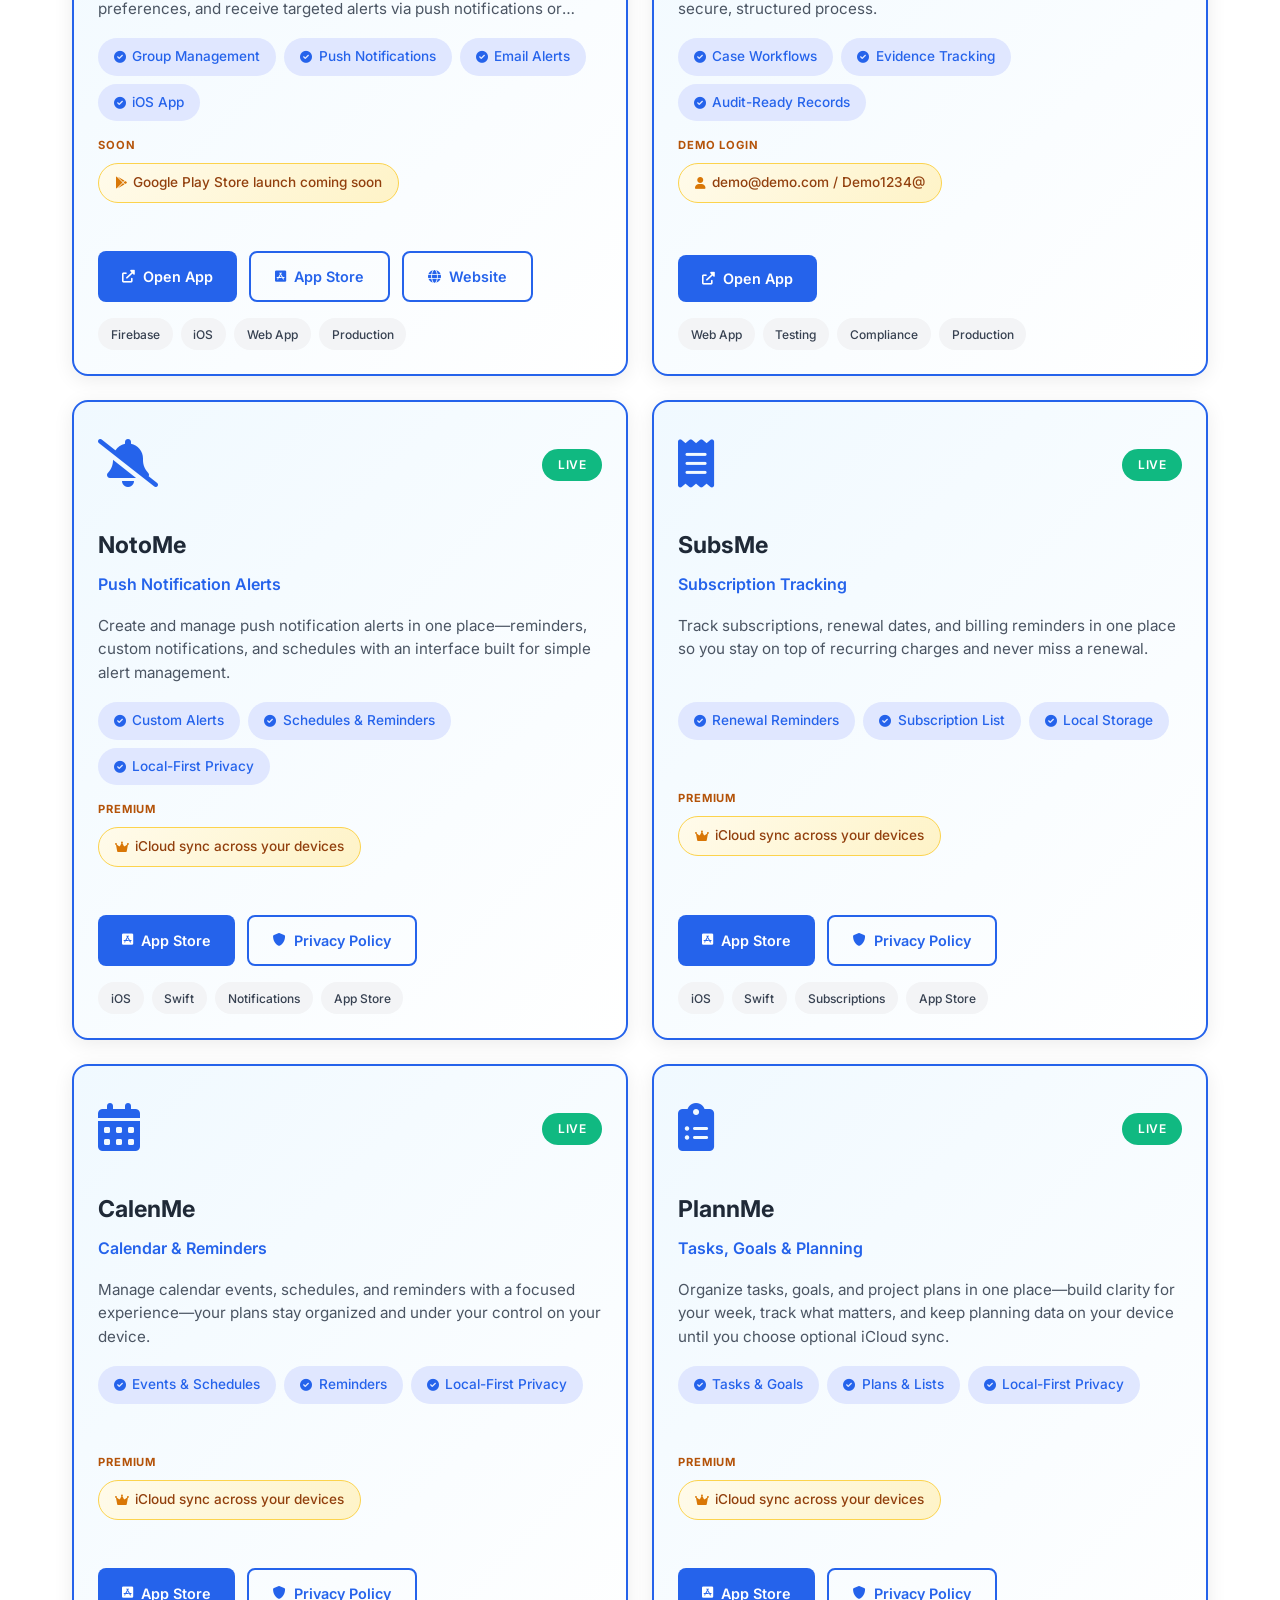
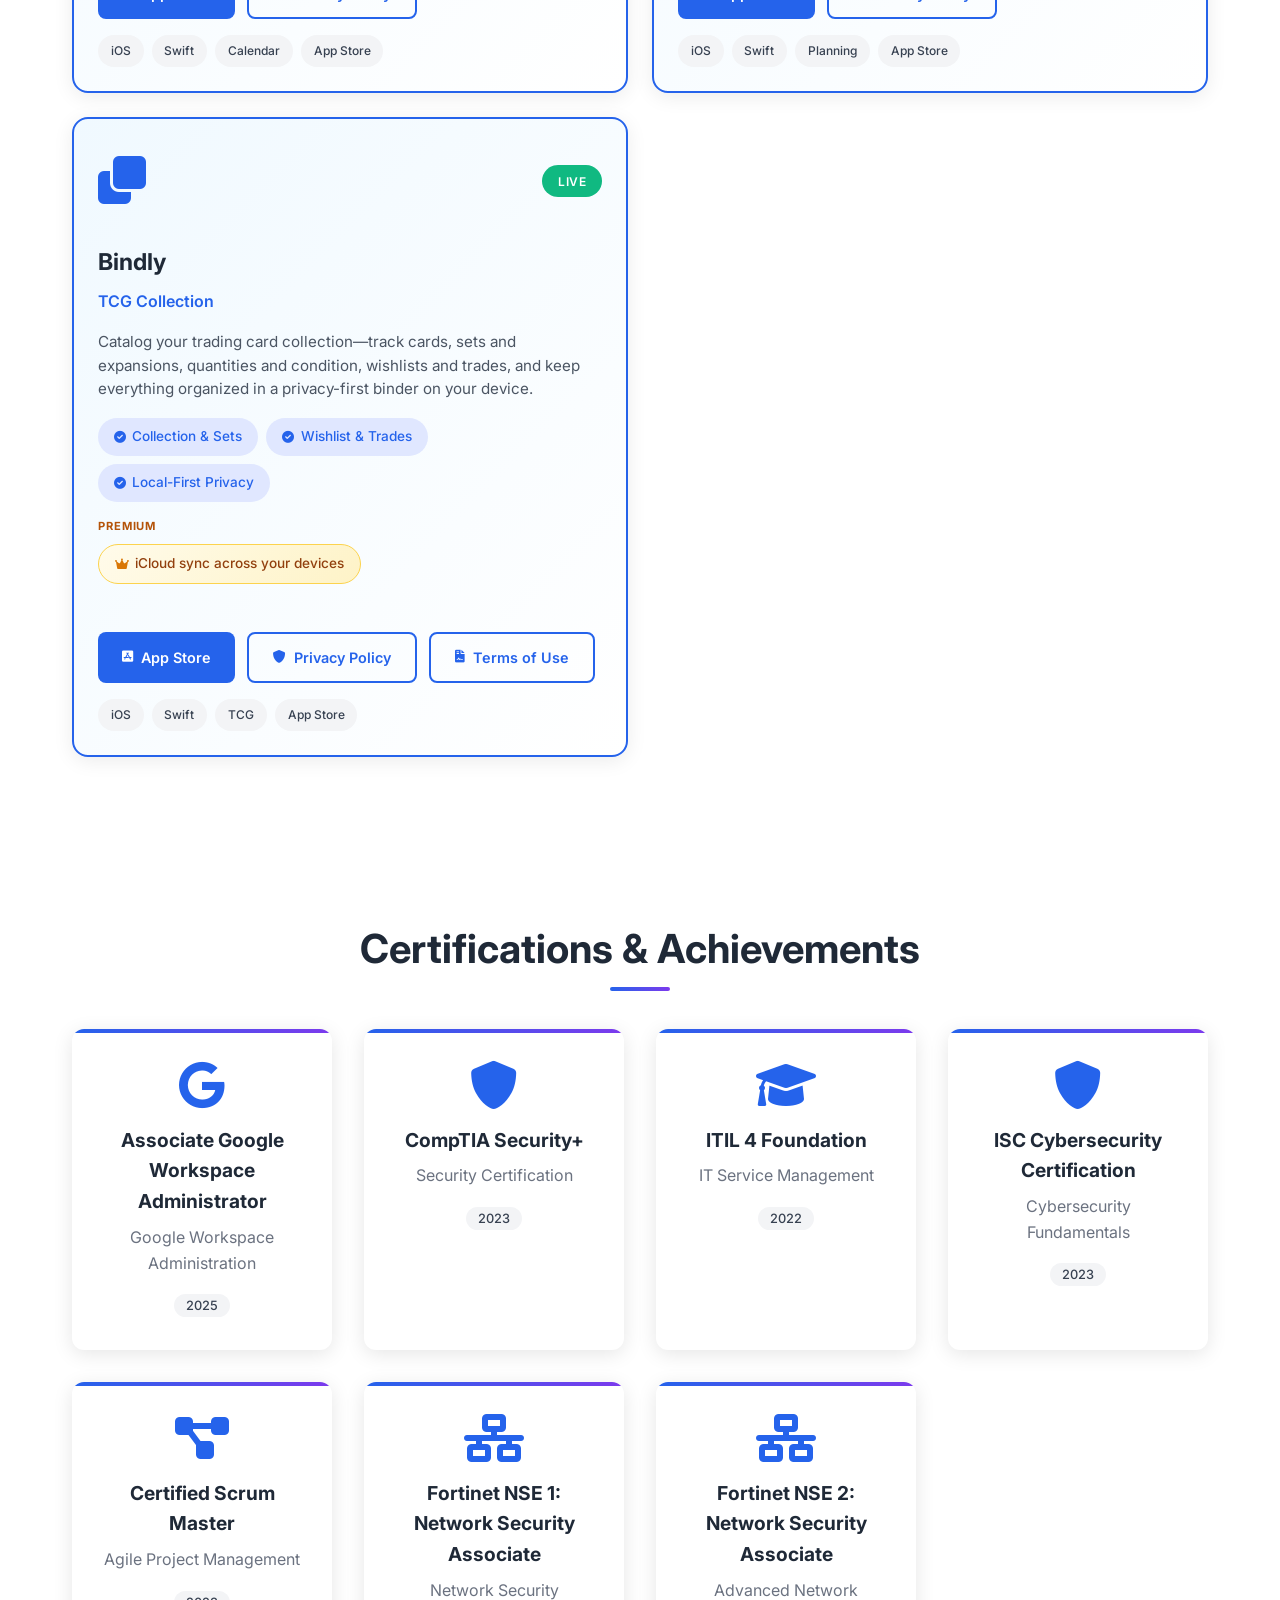
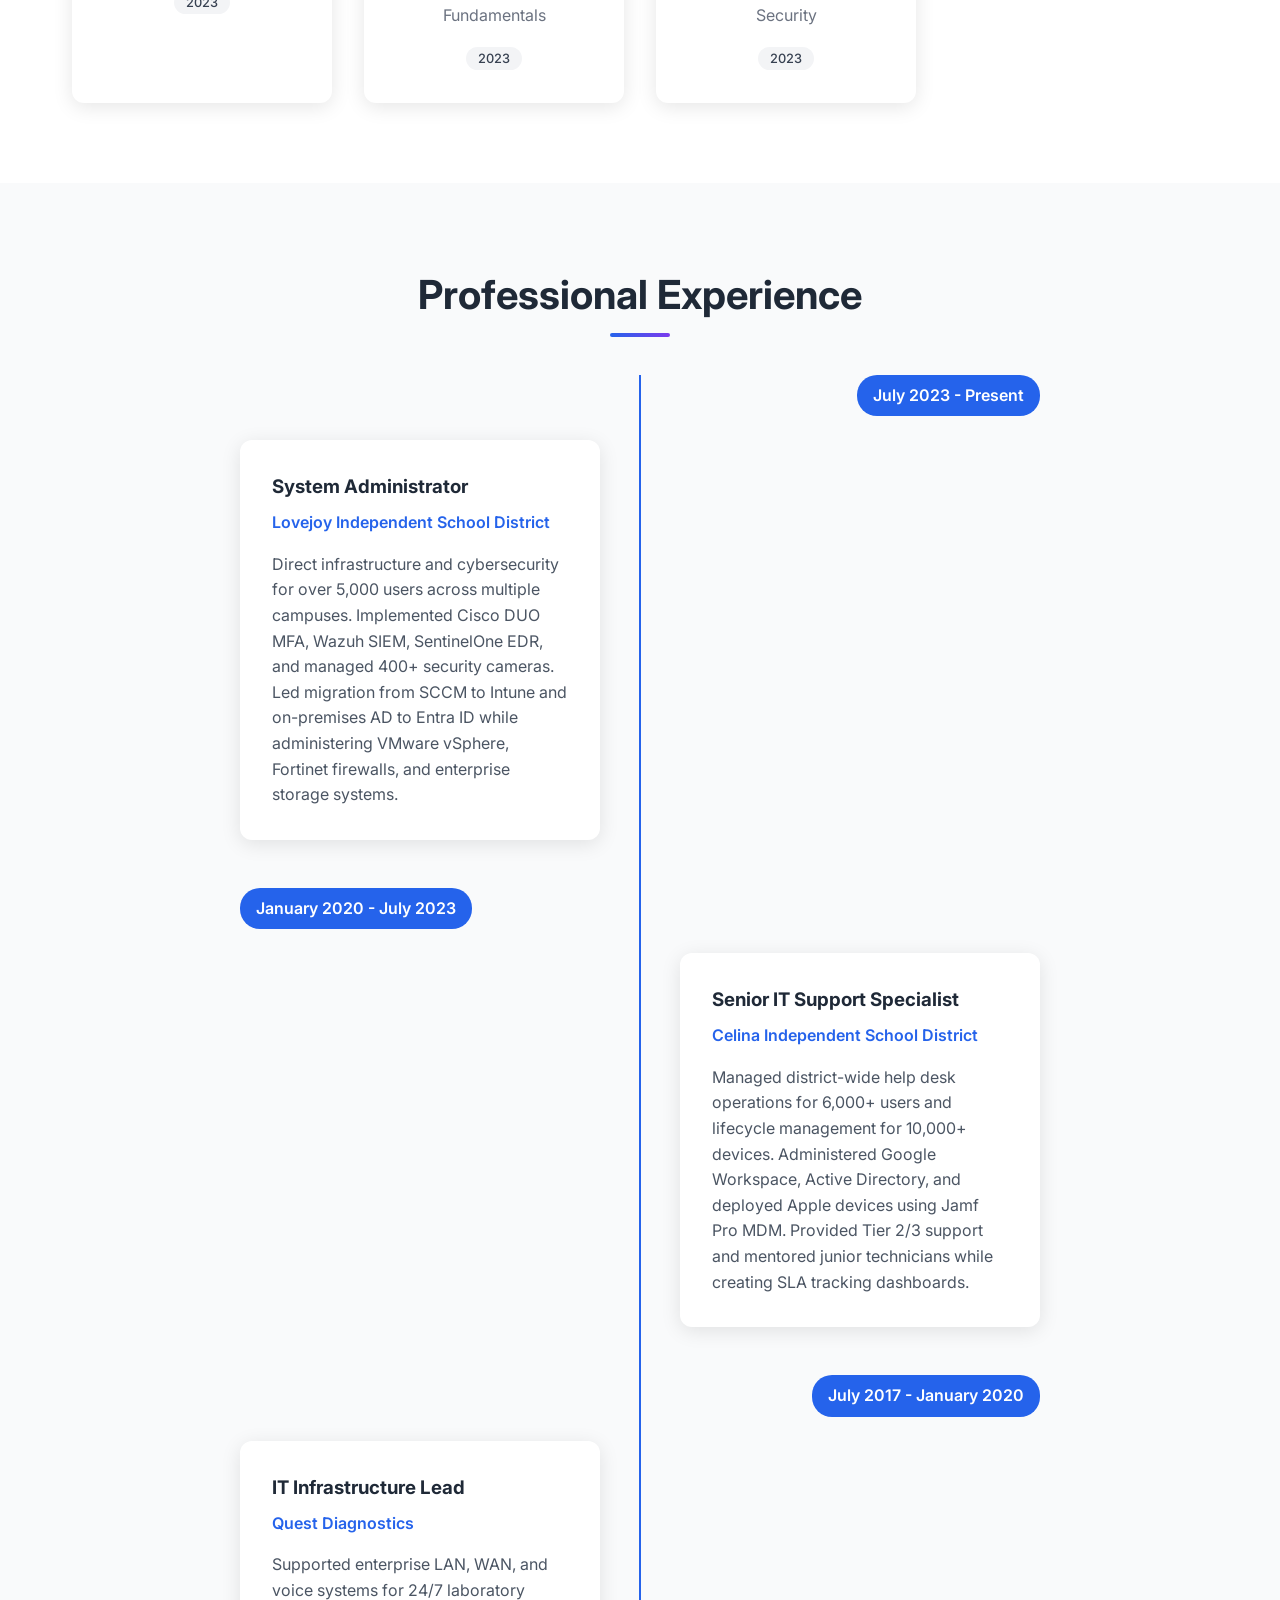
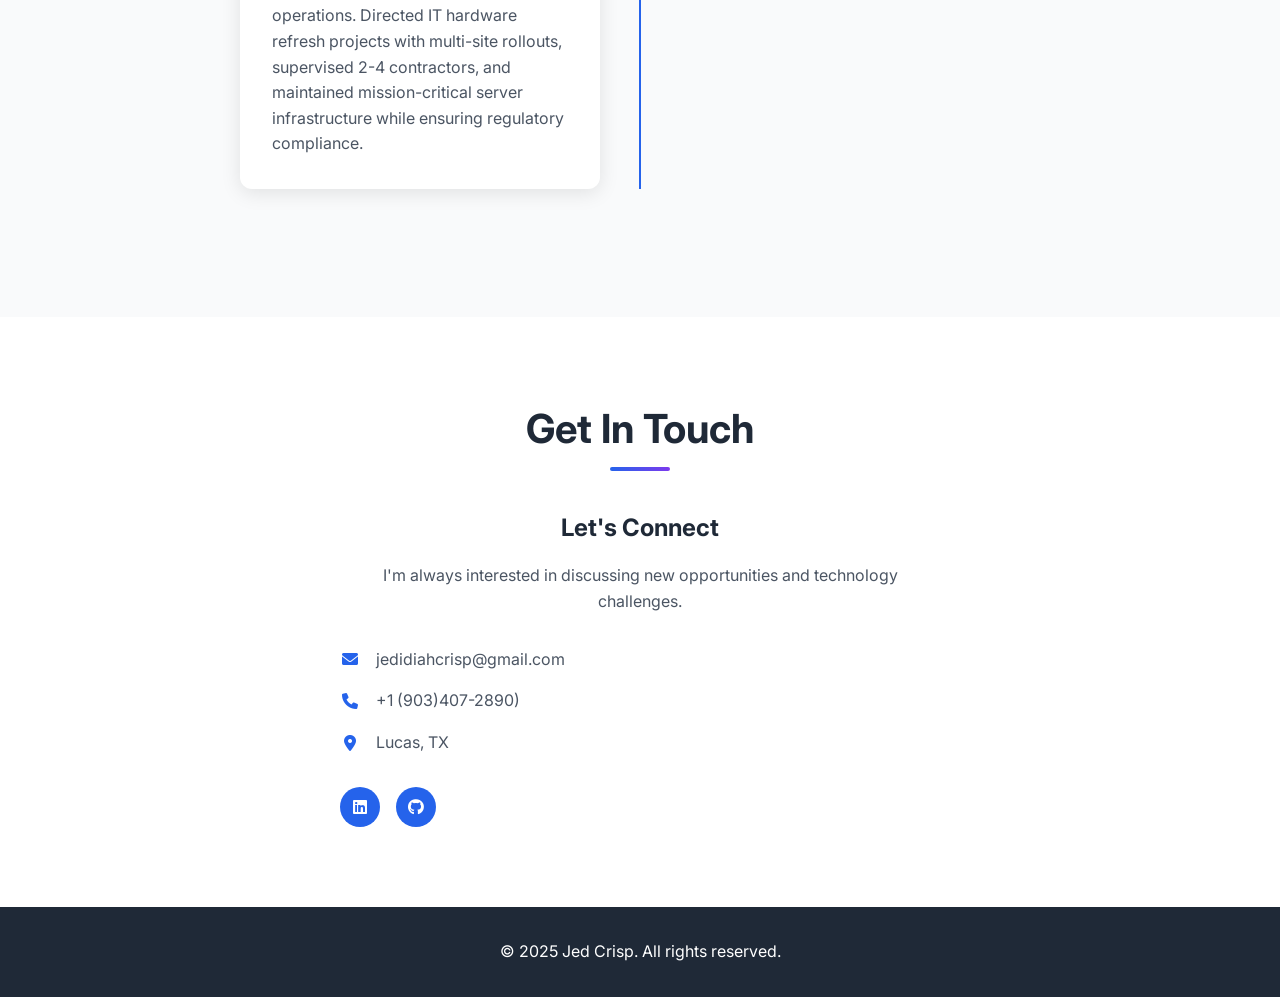
==== commit 7c51780b: "Update skills to Google Workspace, Microsoft 365, and Intune Co-authored-by: Cursor <cursoragent@cur" ====
--- a/index.html
+++ b/index.html
@@ -147,12 +147,9 @@
                 <div class="skill-category">
                     <h3><i class="fas fa-cloud"></i> Cloud Platforms</h3>
                     <ul>
-                        <li>Firebase</li>
-                        <li>Microsoft Azure</li>
-                        <li>Google Cloud Platform</li>
-                        <li>Docker</li>
-                        <li>Github</li>
-                        <li>CI/CD Pipelines</li>
+                        <li>Google Workspace Administration</li>
+                        <li>Microsoft 365 Administration</li>
+                        <li>Microsoft Intune (Endpoint Management)</li>
                     </ul>
                 </div>
                 <div class="skill-category">
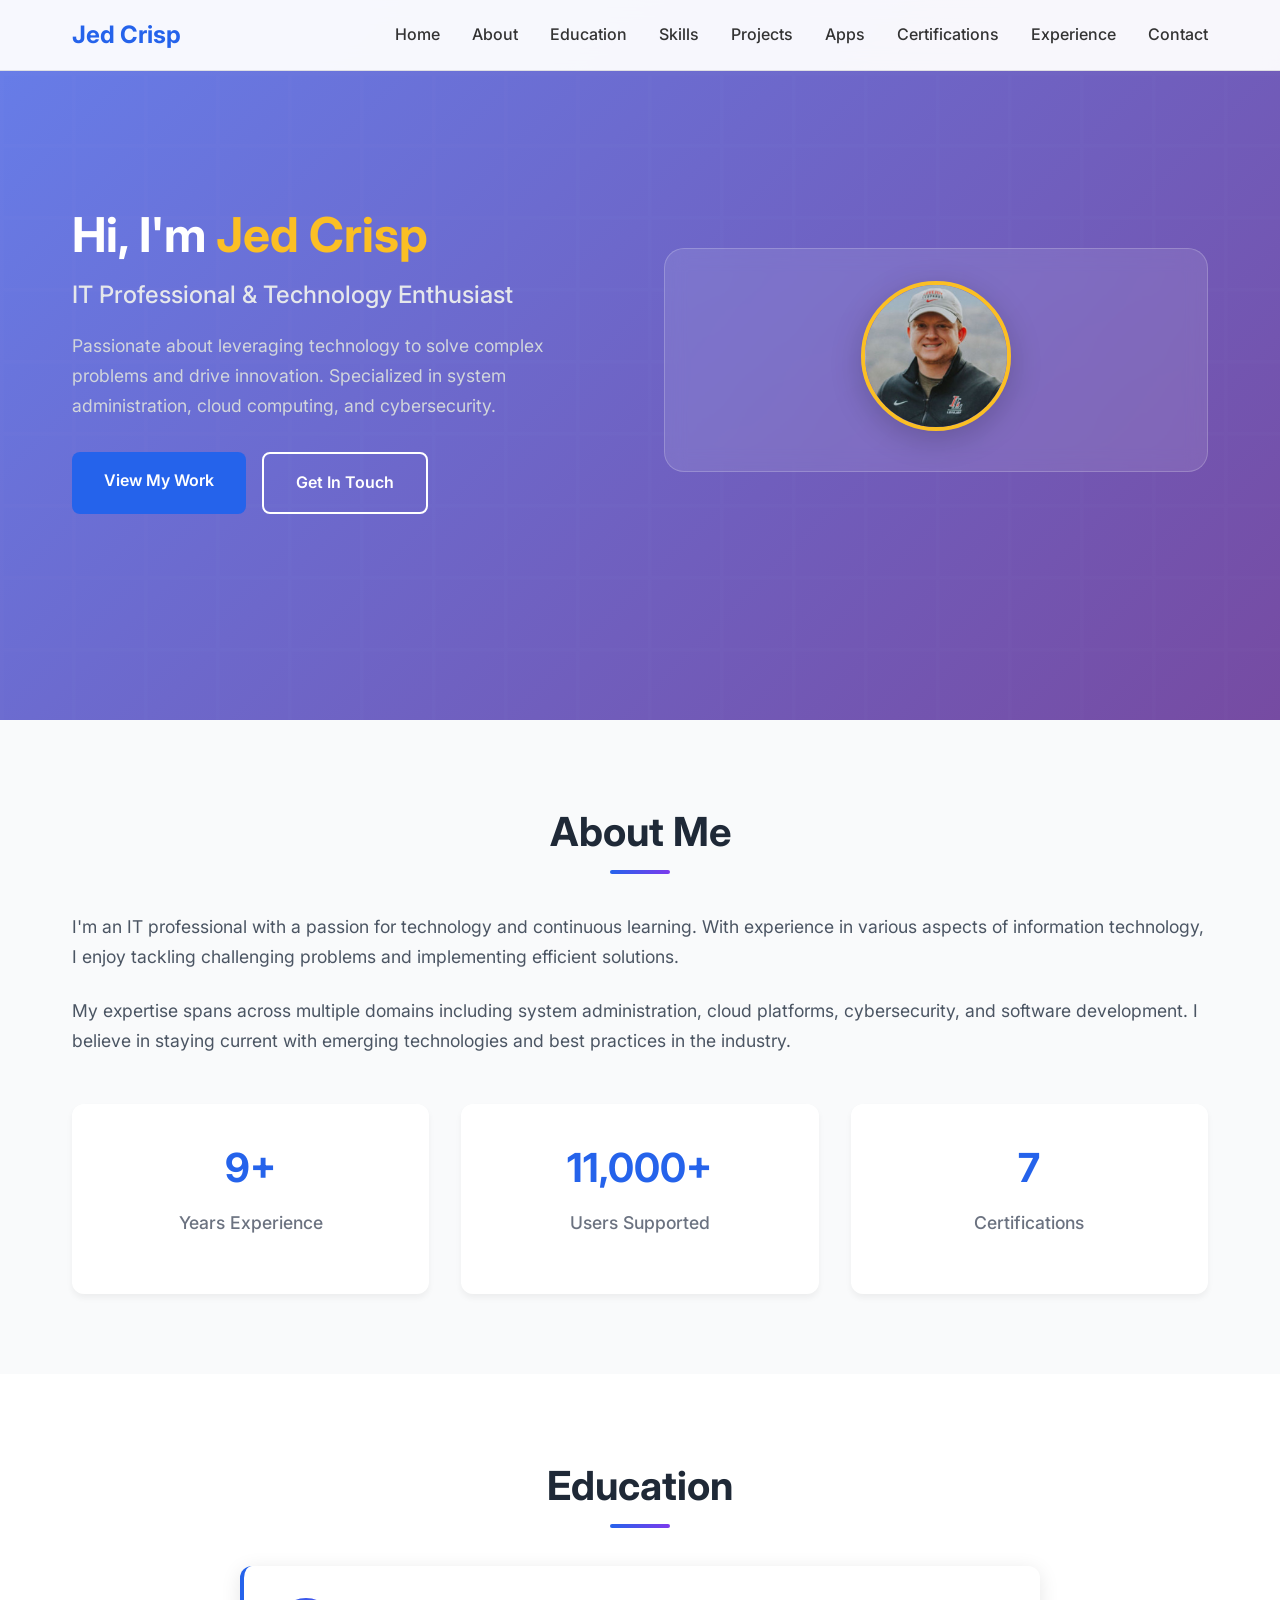
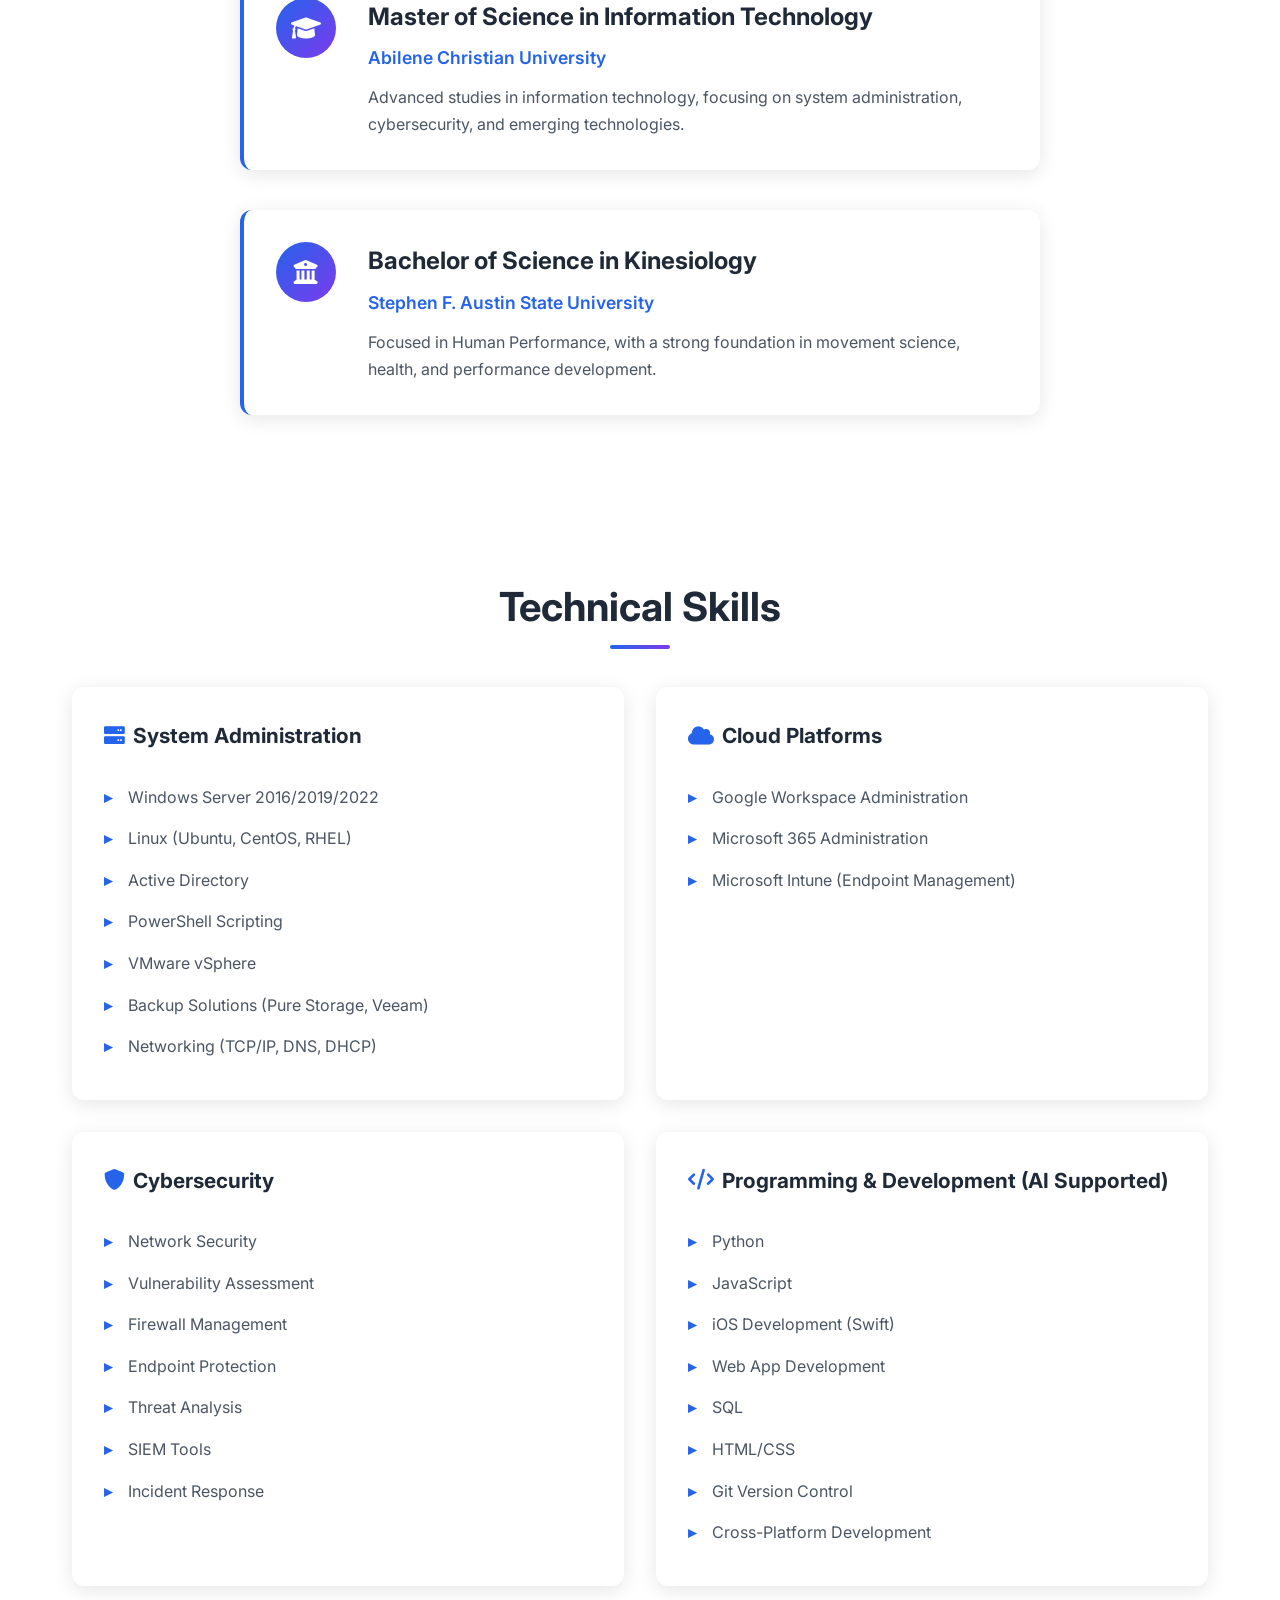
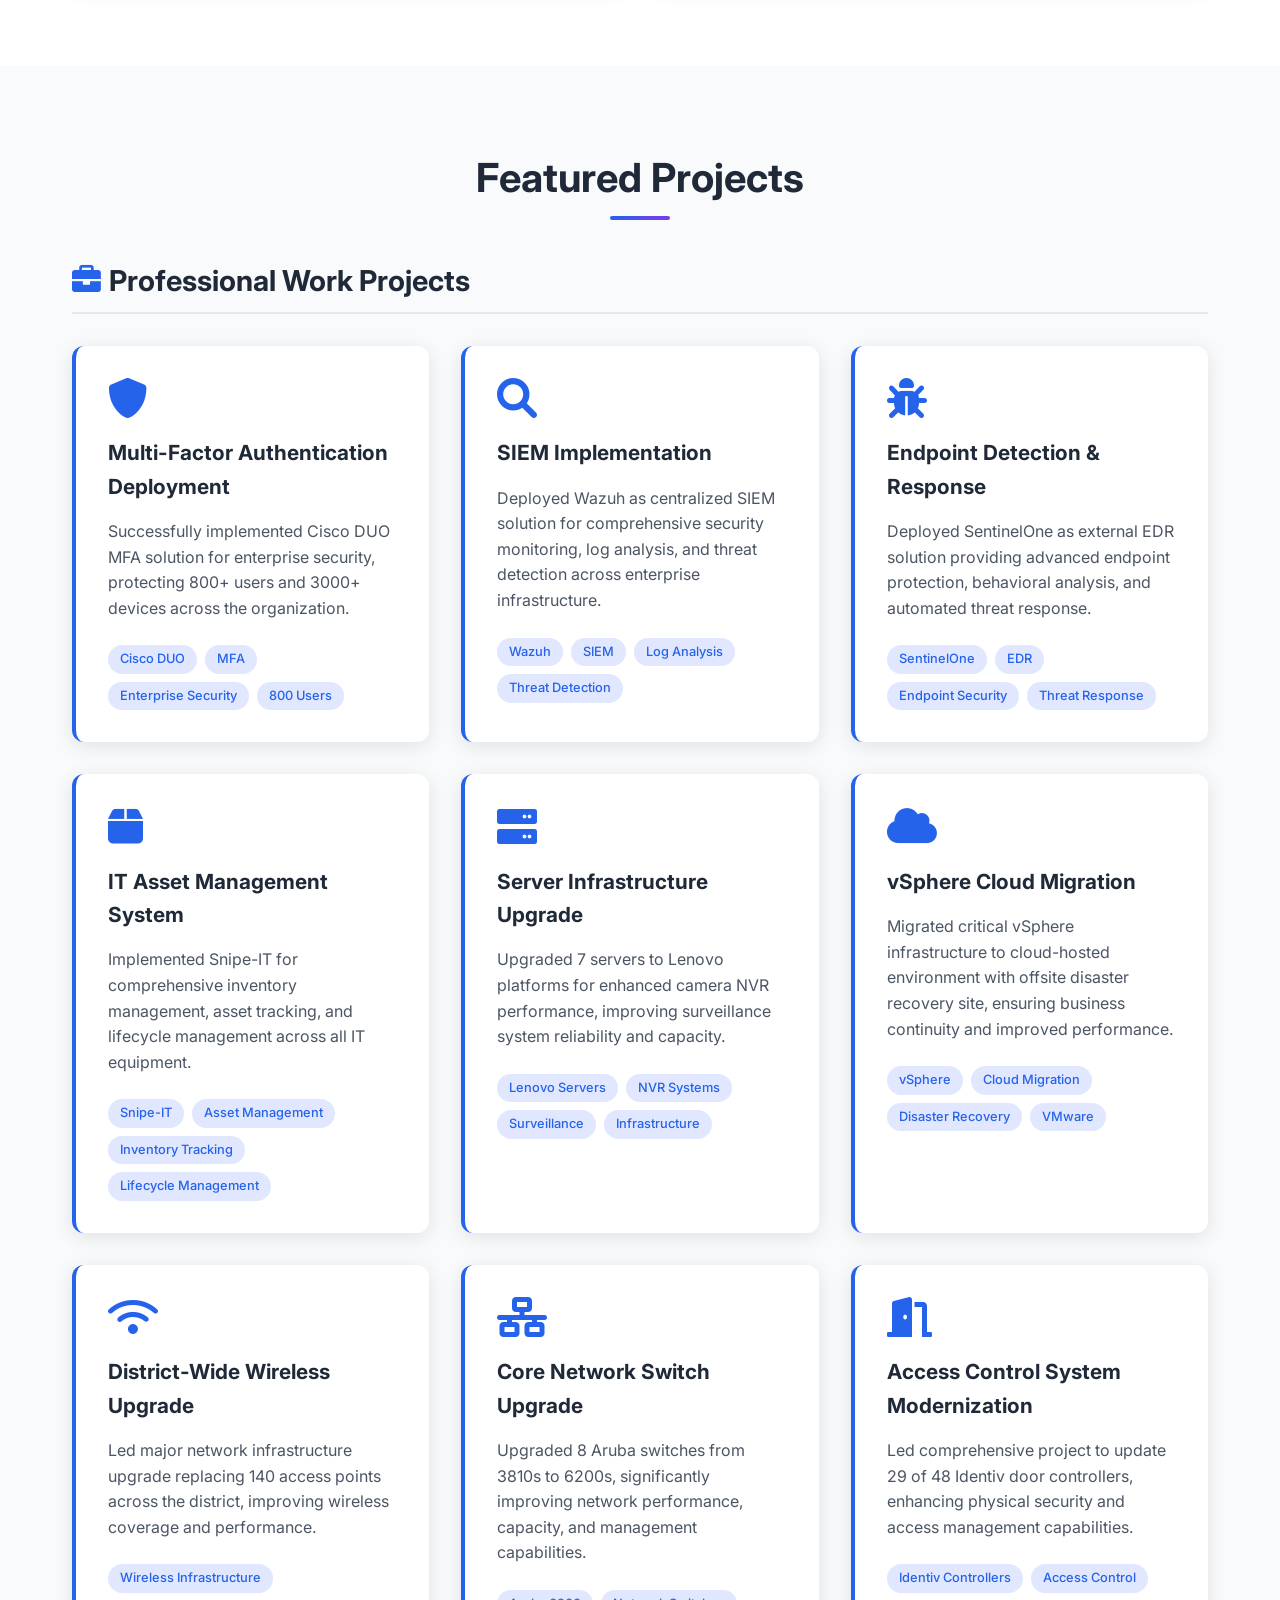
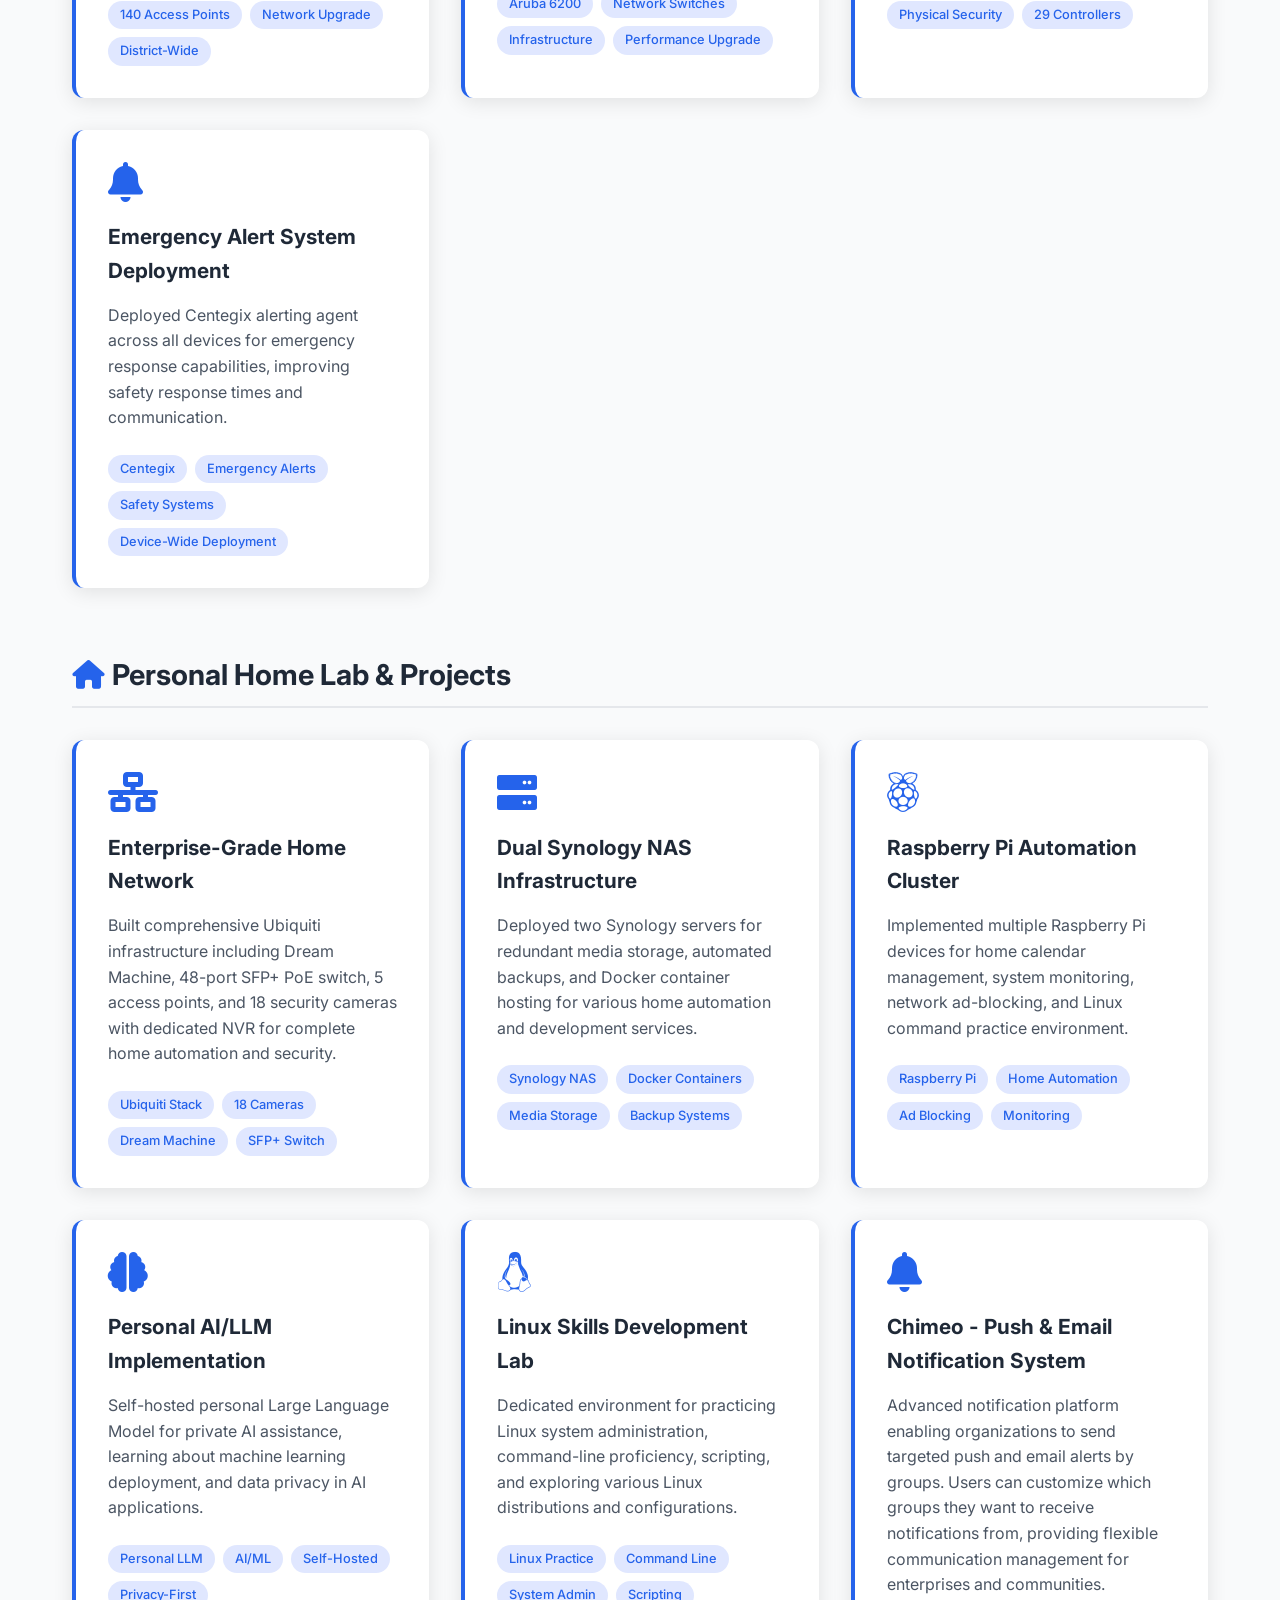
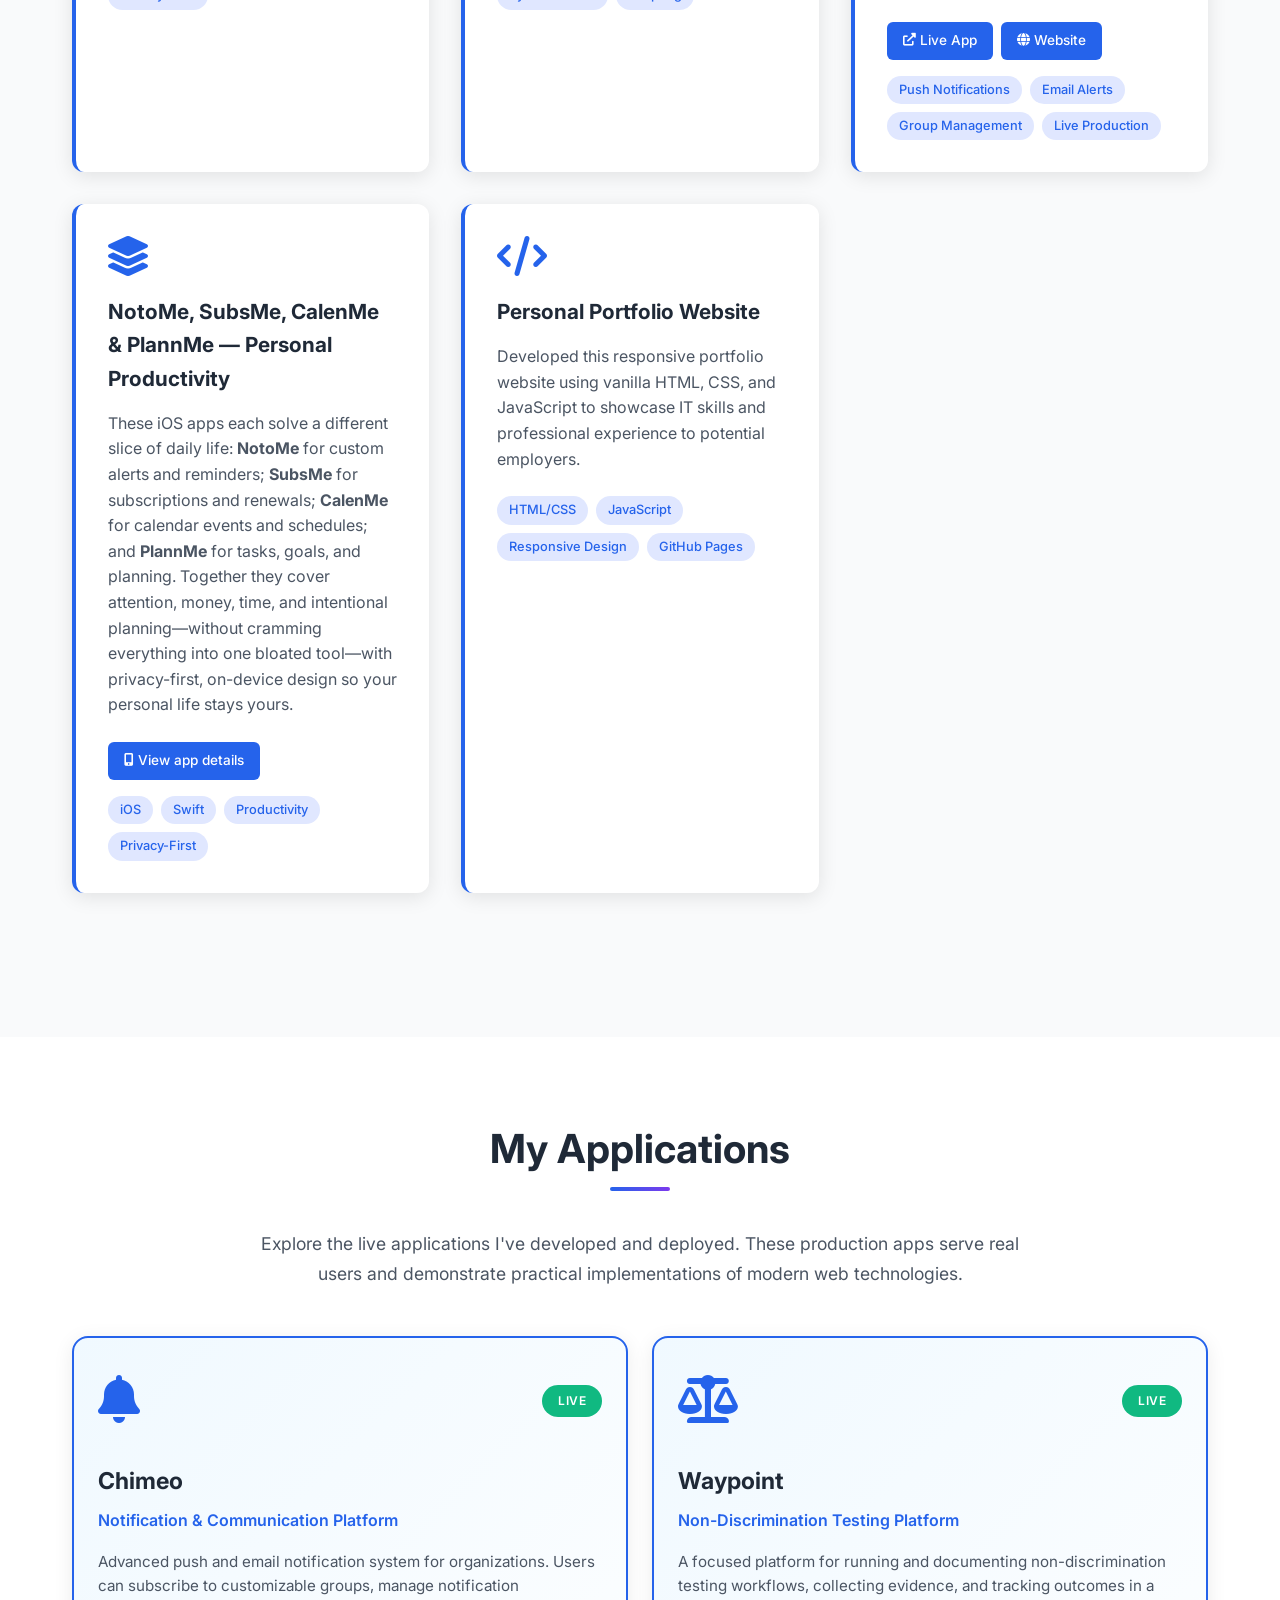
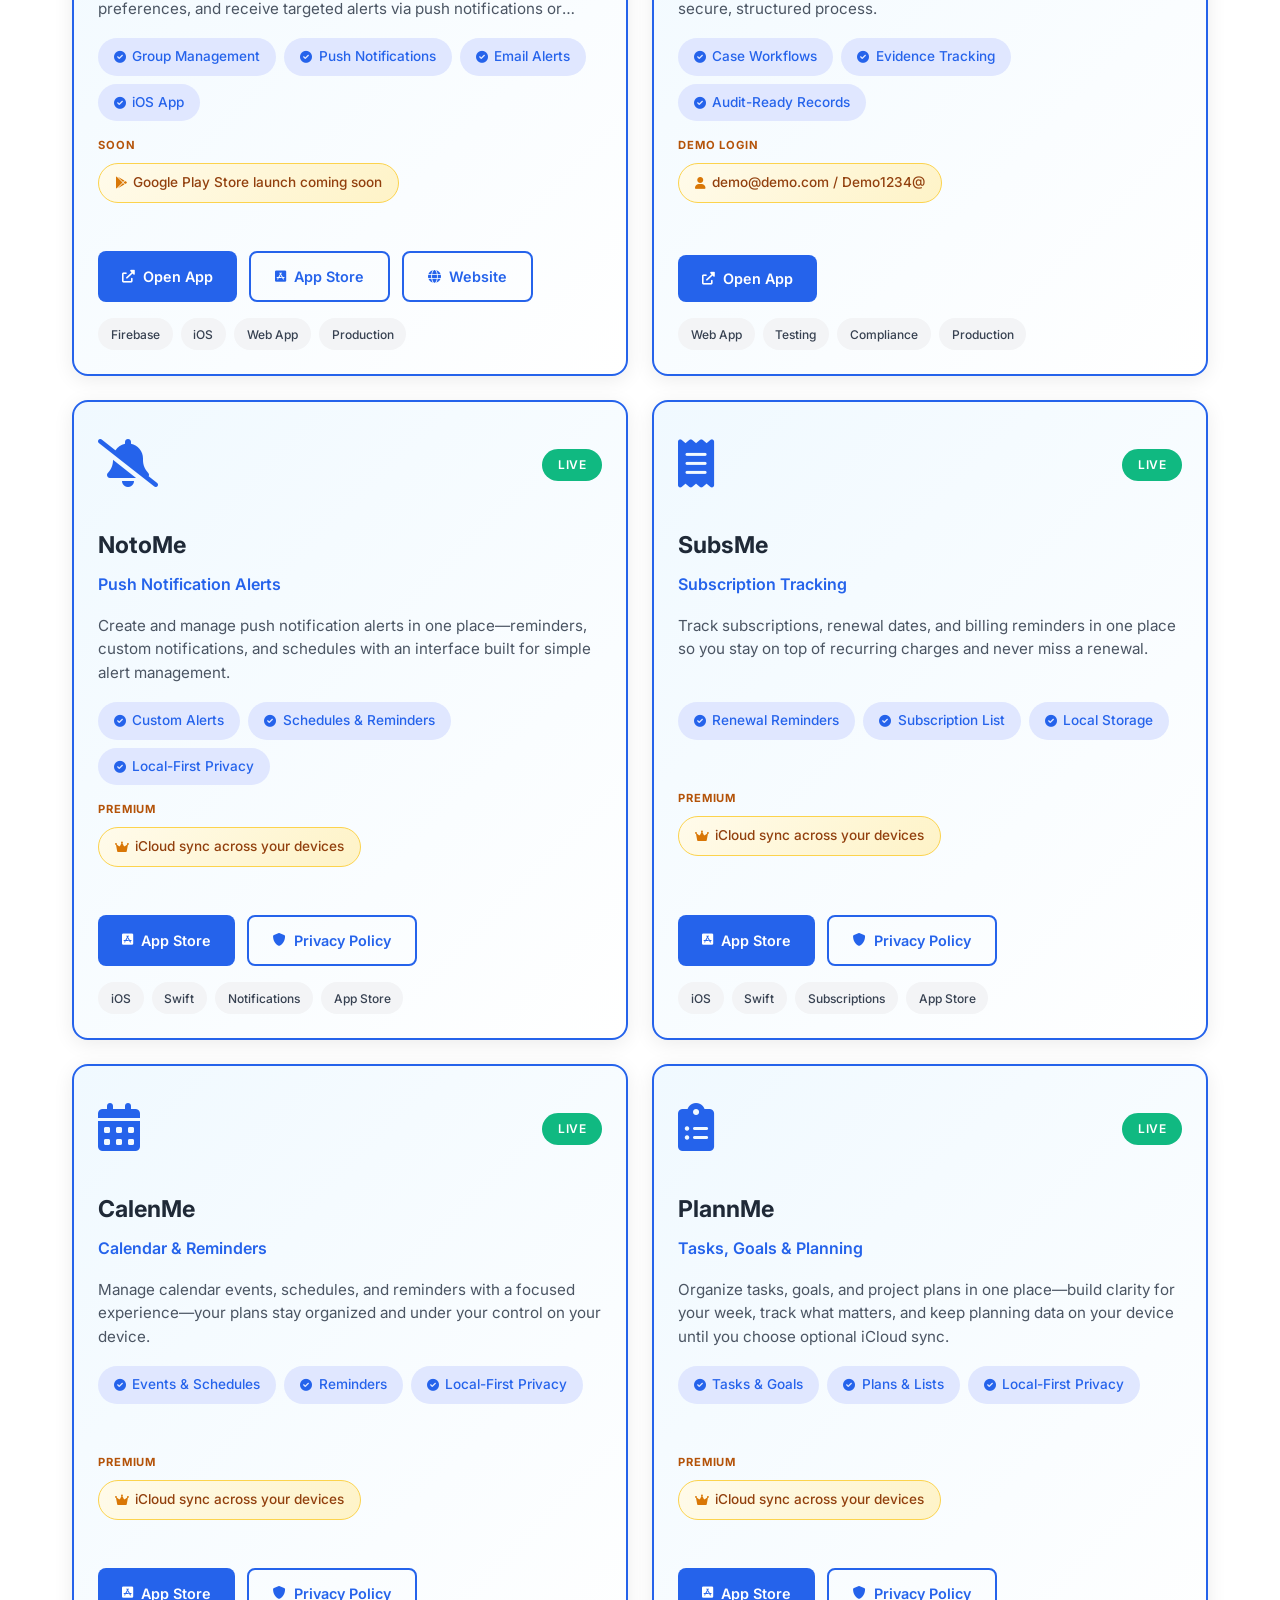
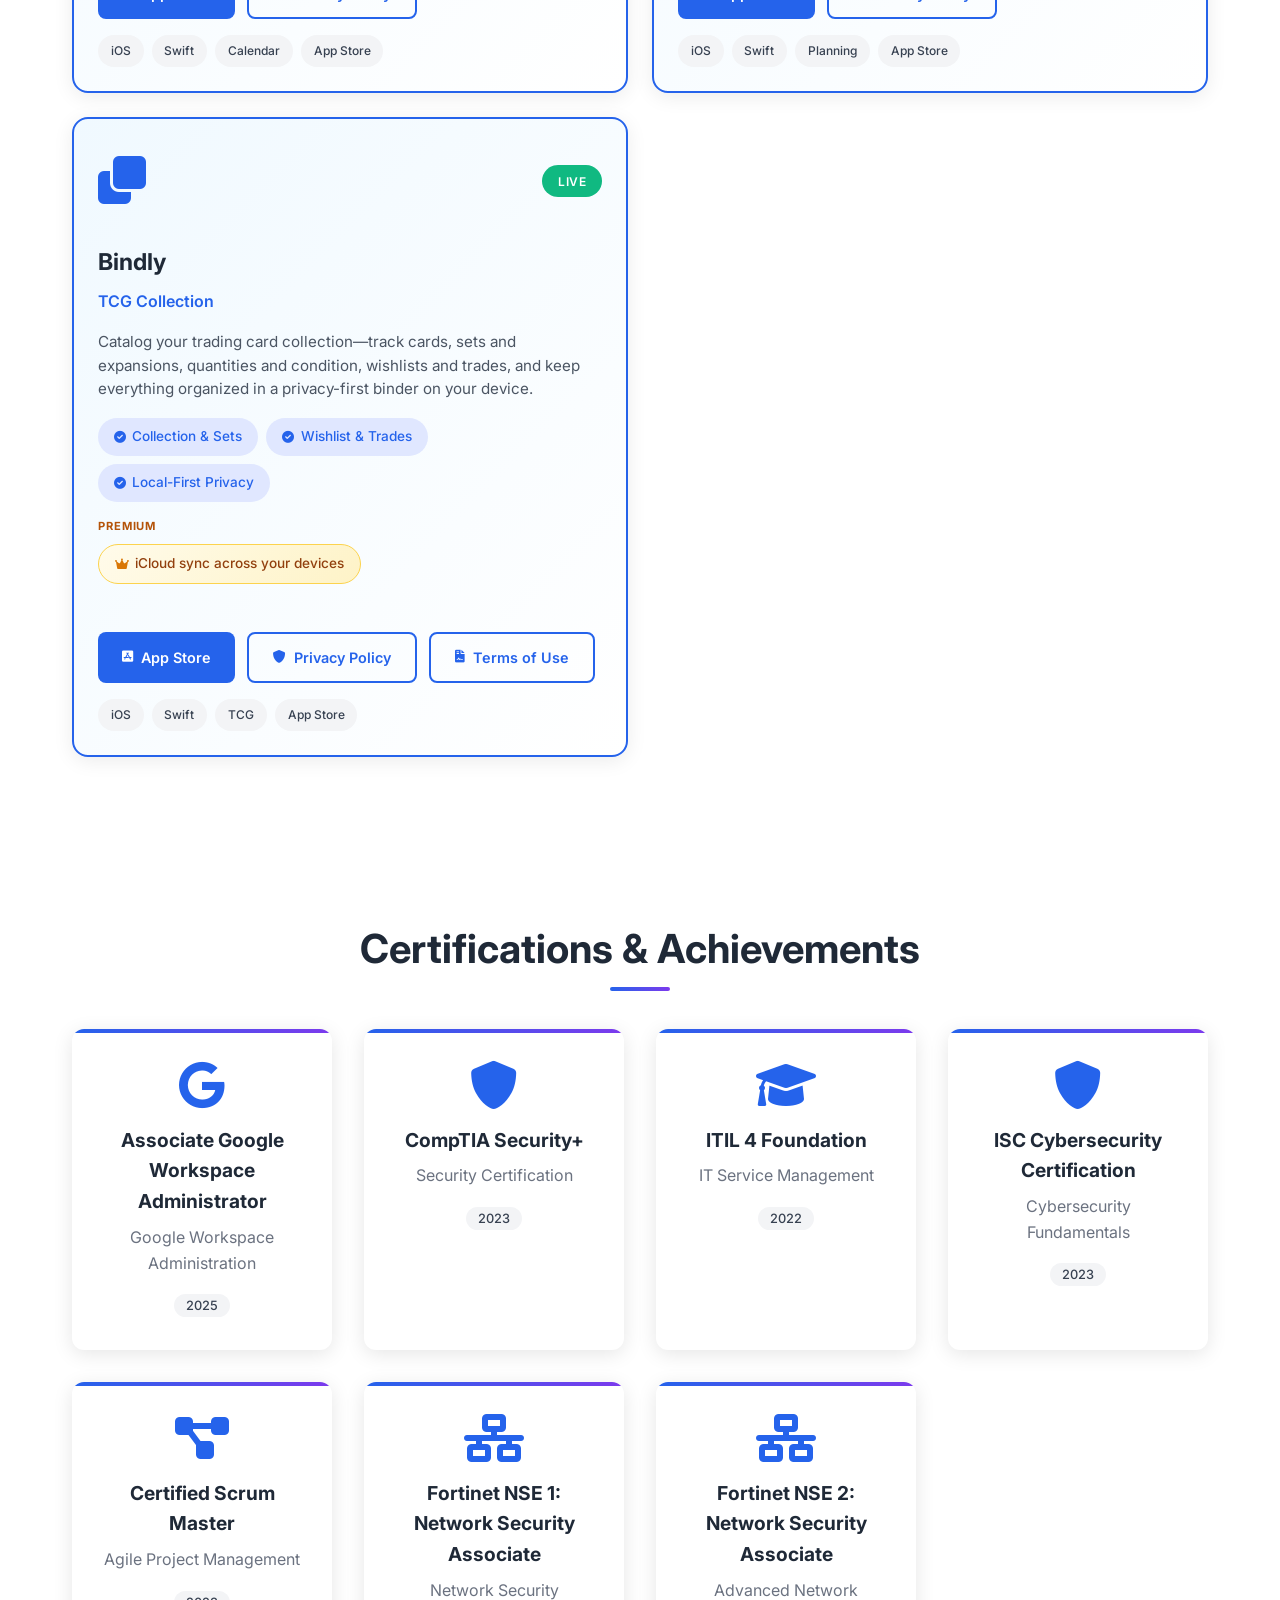
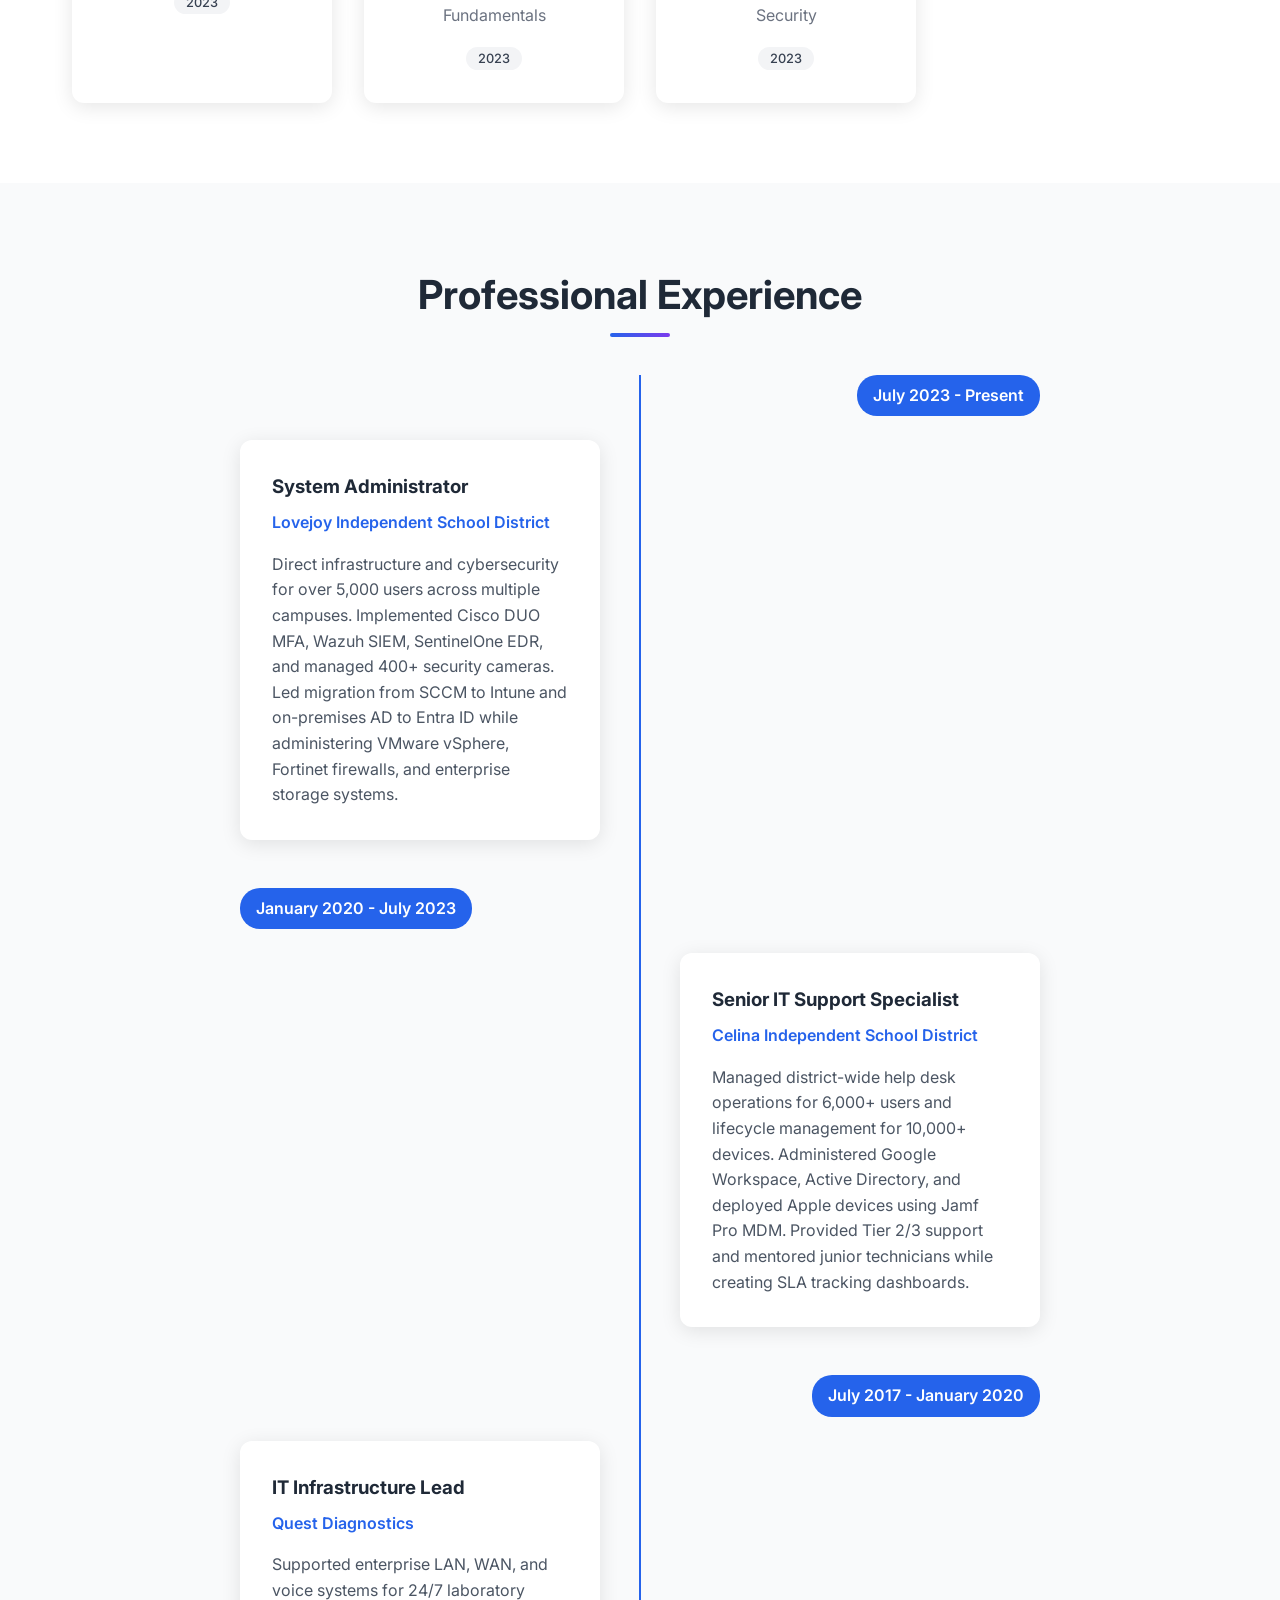
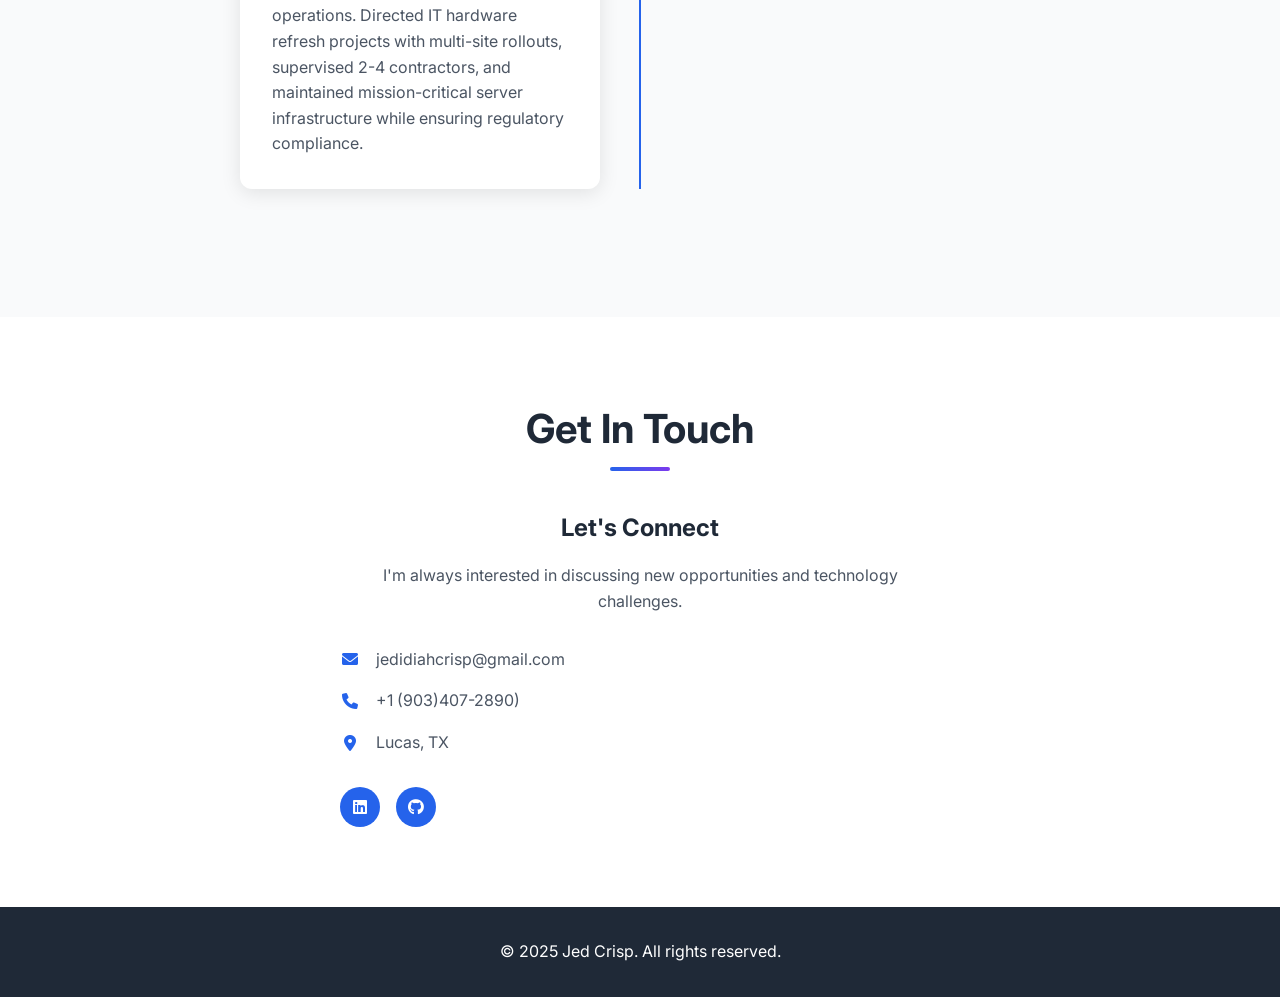
==== commit 42bc0671: "Update bachelor's degree to BS Kinesiology with Human Performance focus Co-authored-by: Cursor <curs" ====
--- a/index.html
+++ b/index.html
@@ -118,9 +118,9 @@
                         <i class="fas fa-university"></i>
                     </div>
                     <div class="education-content">
-                        <h3>Bachelor's Degree</h3>
+                        <h3>Bachelor of Science in Kinesiology</h3>
                         <h4>Stephen F. Austin State University</h4>
-                        <p>Foundation in technology and information systems, providing a strong base for my IT career.</p>
+                        <p>Focused in Human Performance, with a strong foundation in movement science, health, and performance development.</p>
                     </div>
                 </div>
             </div>
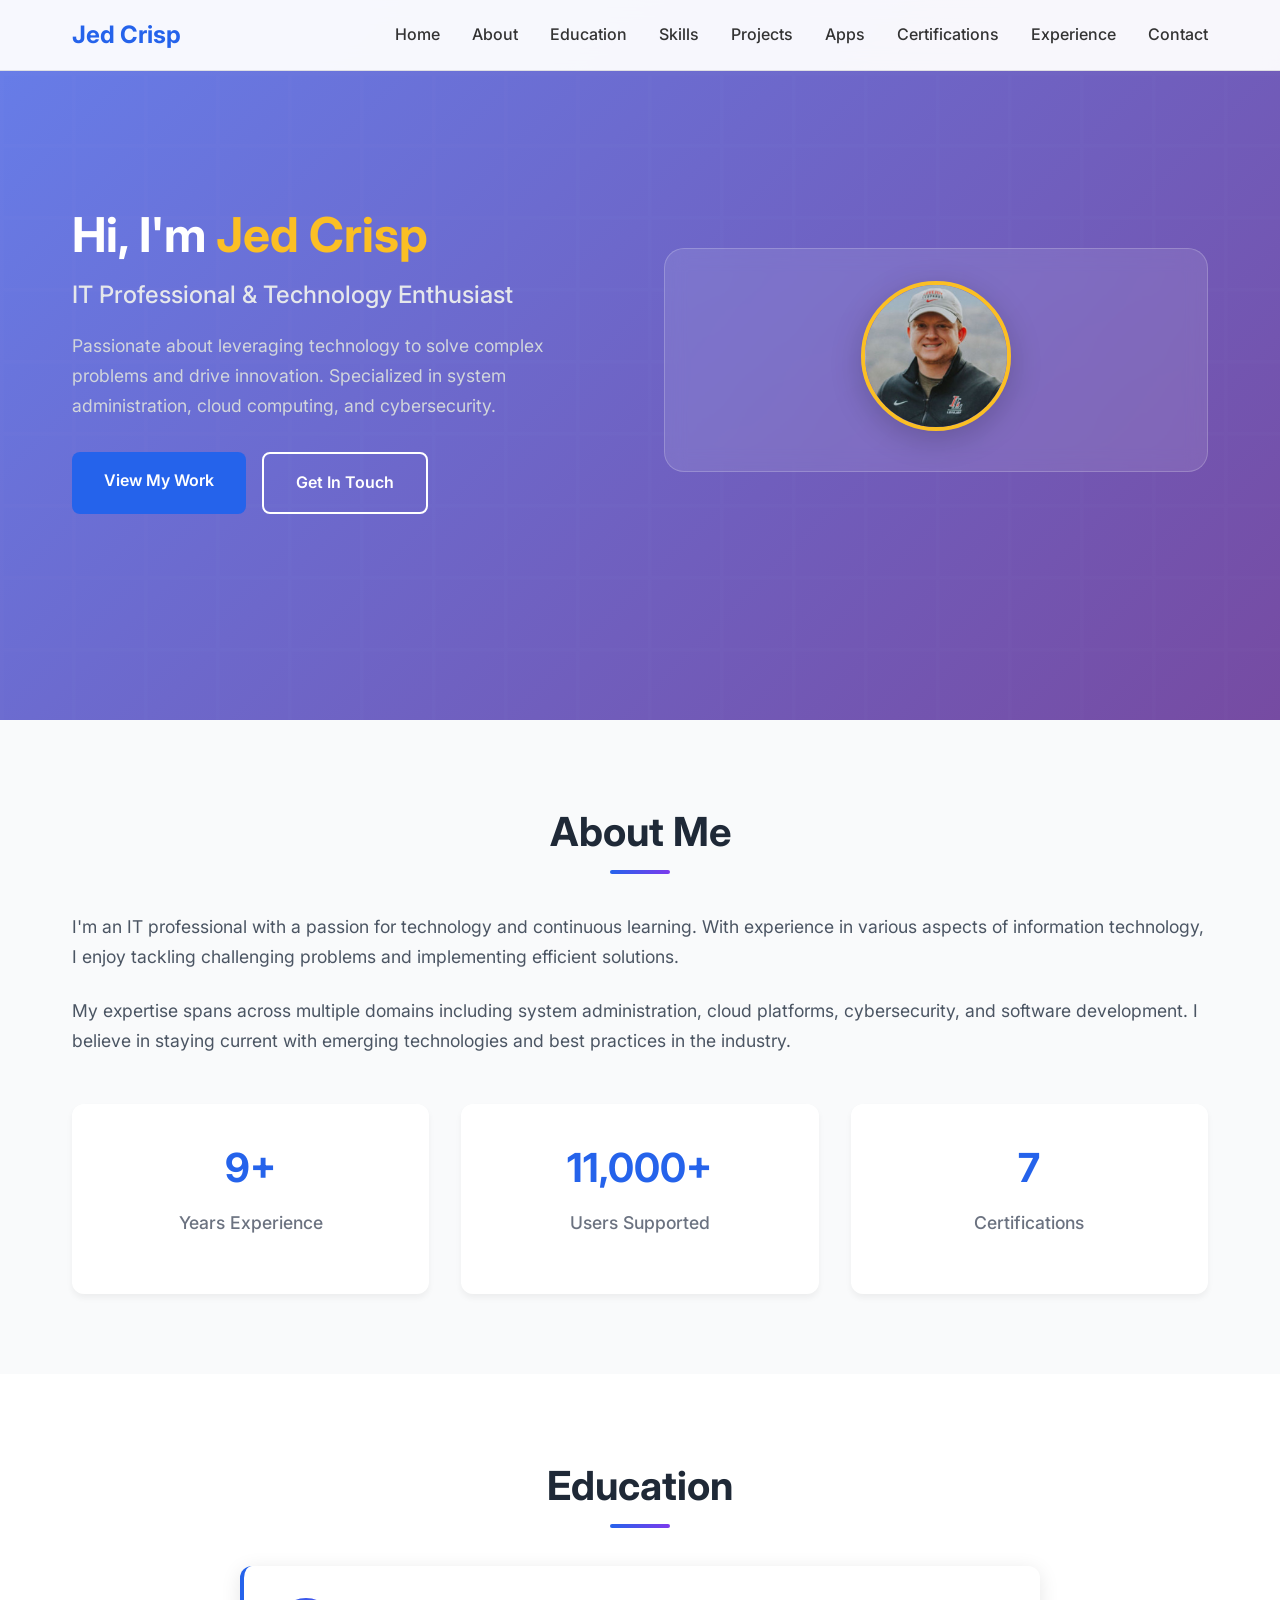
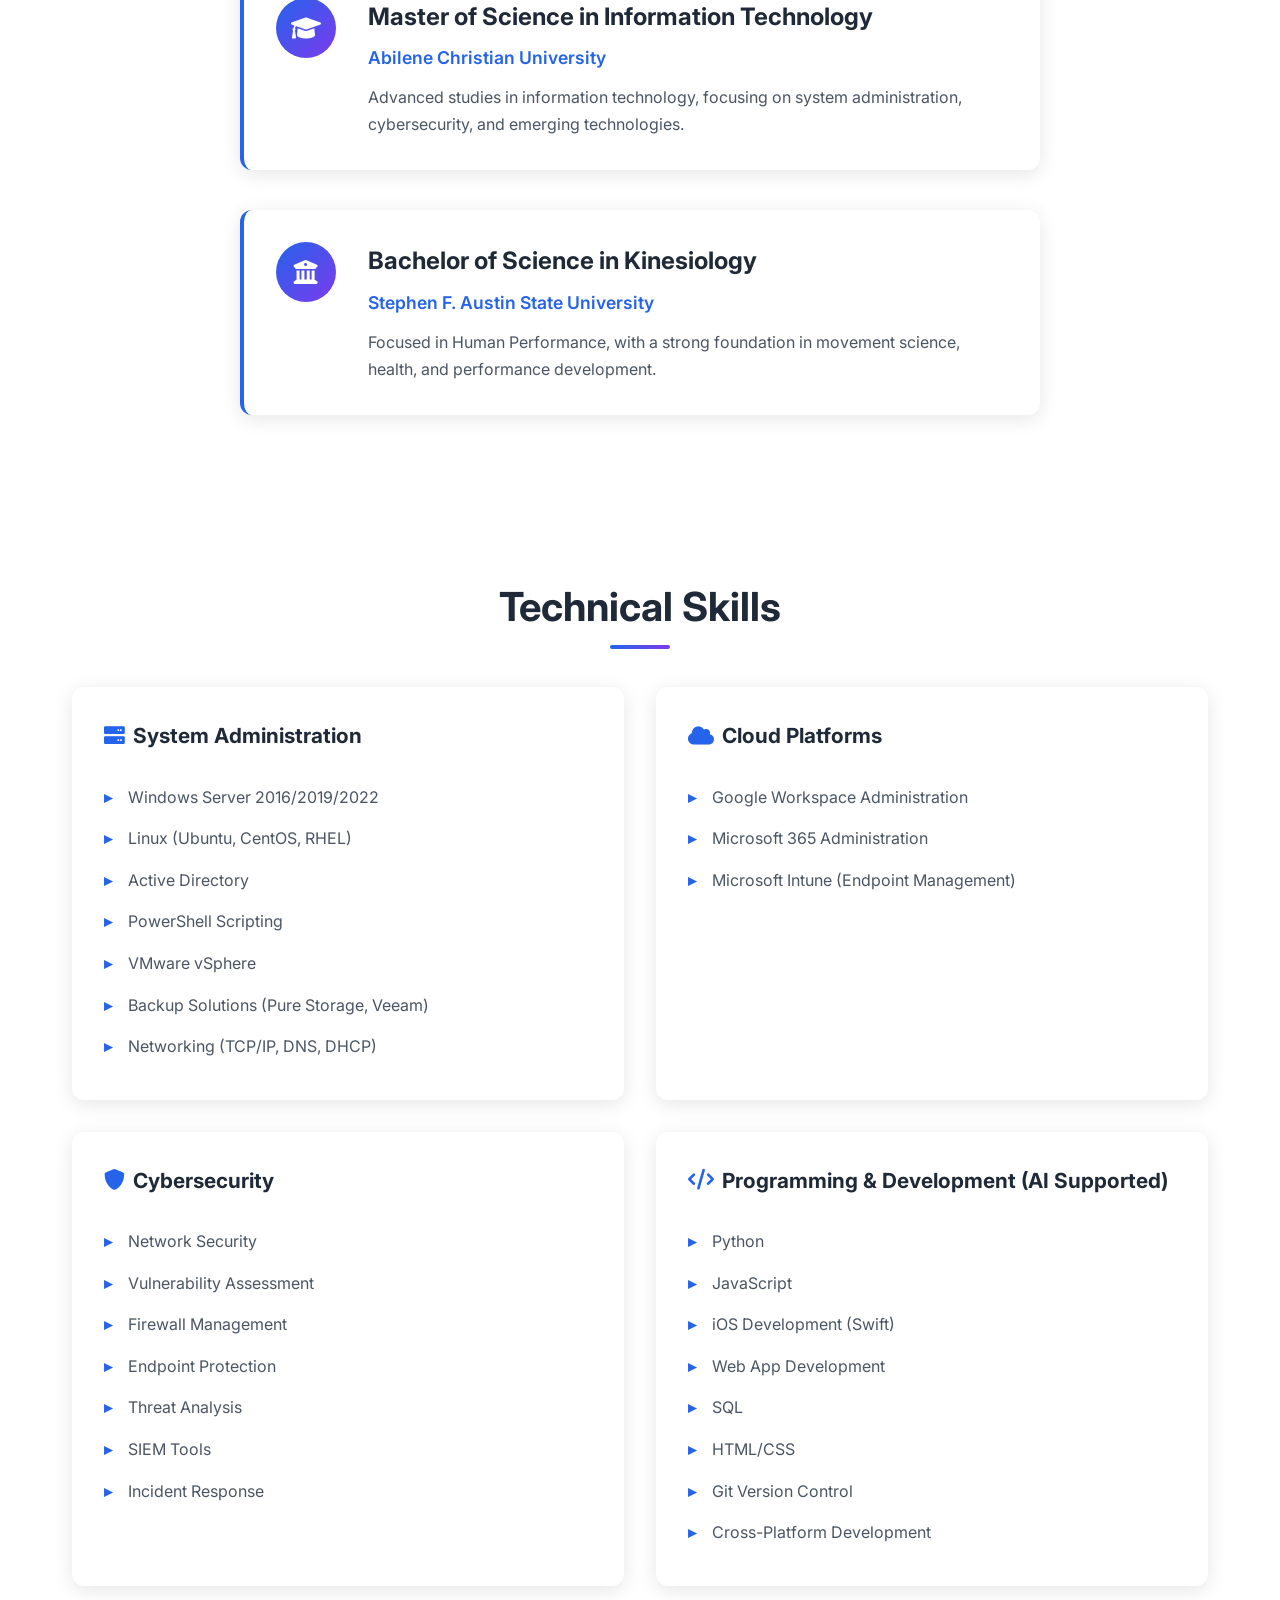
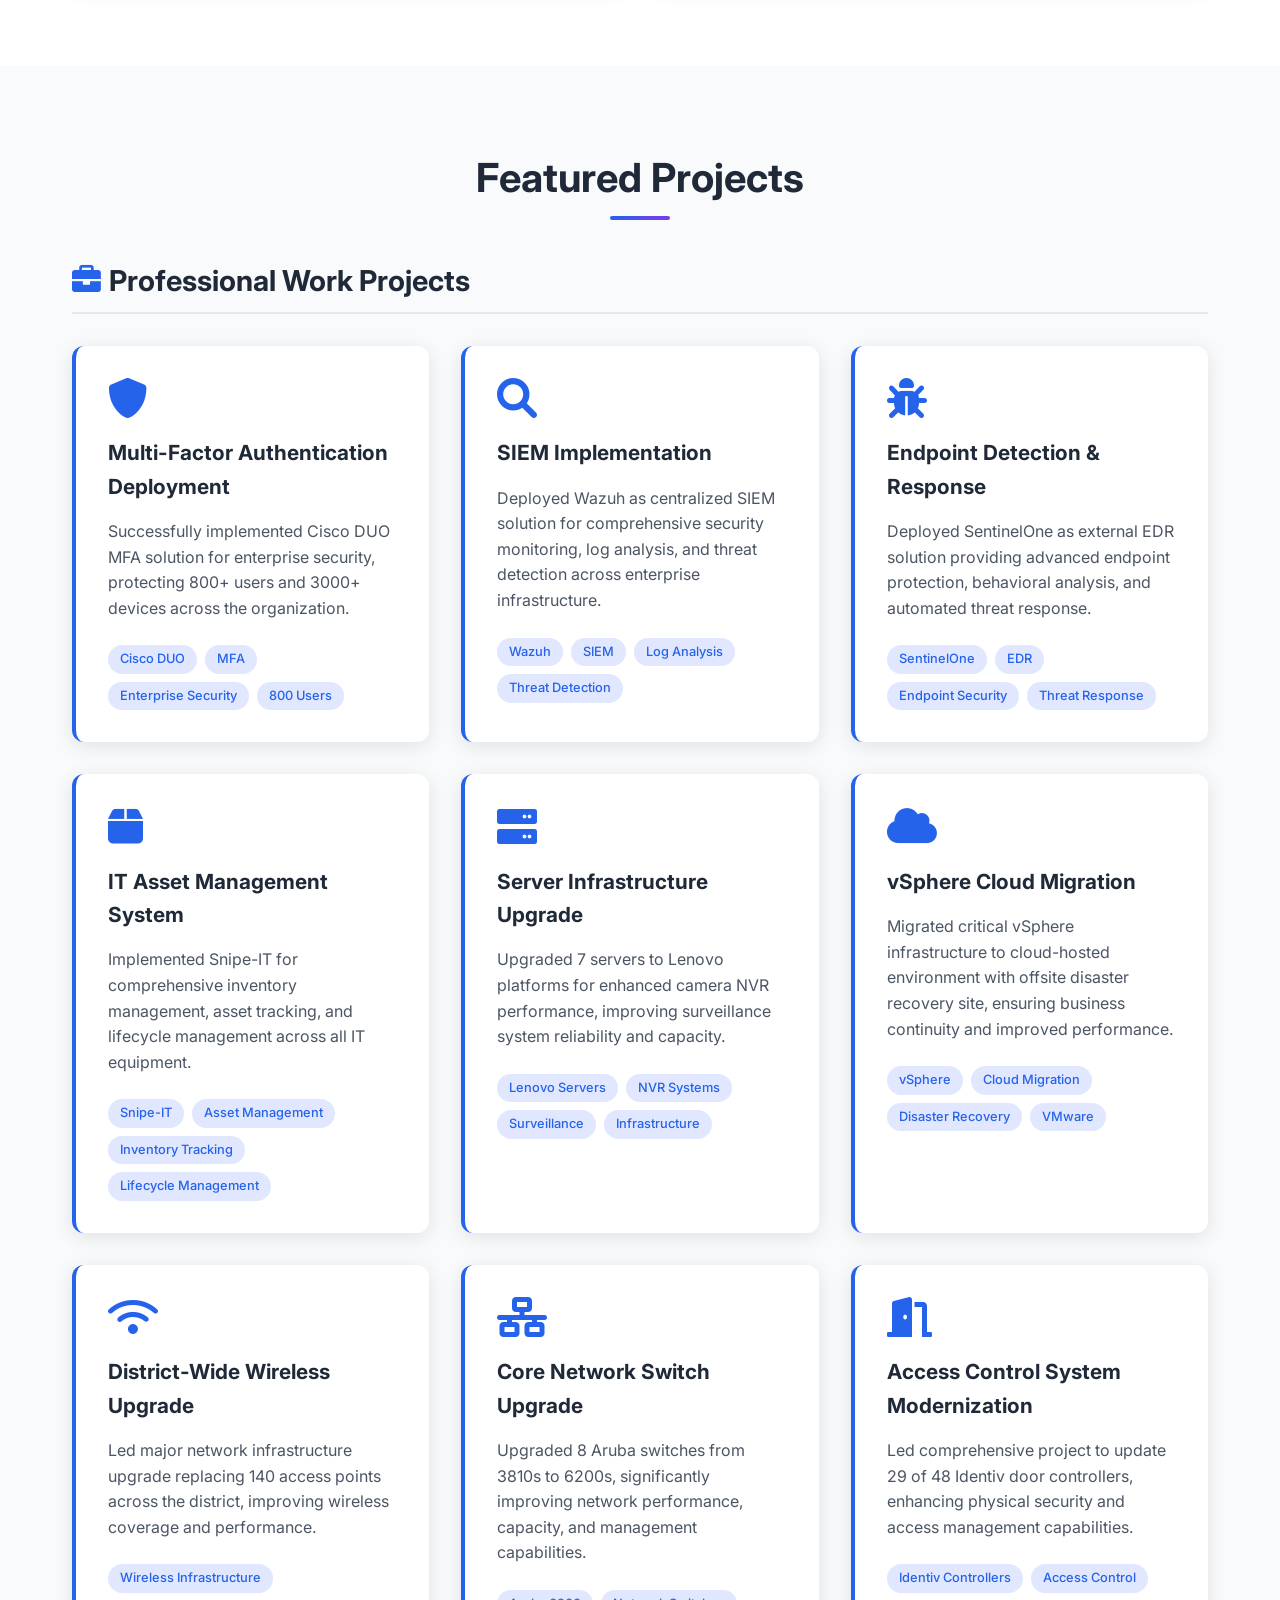
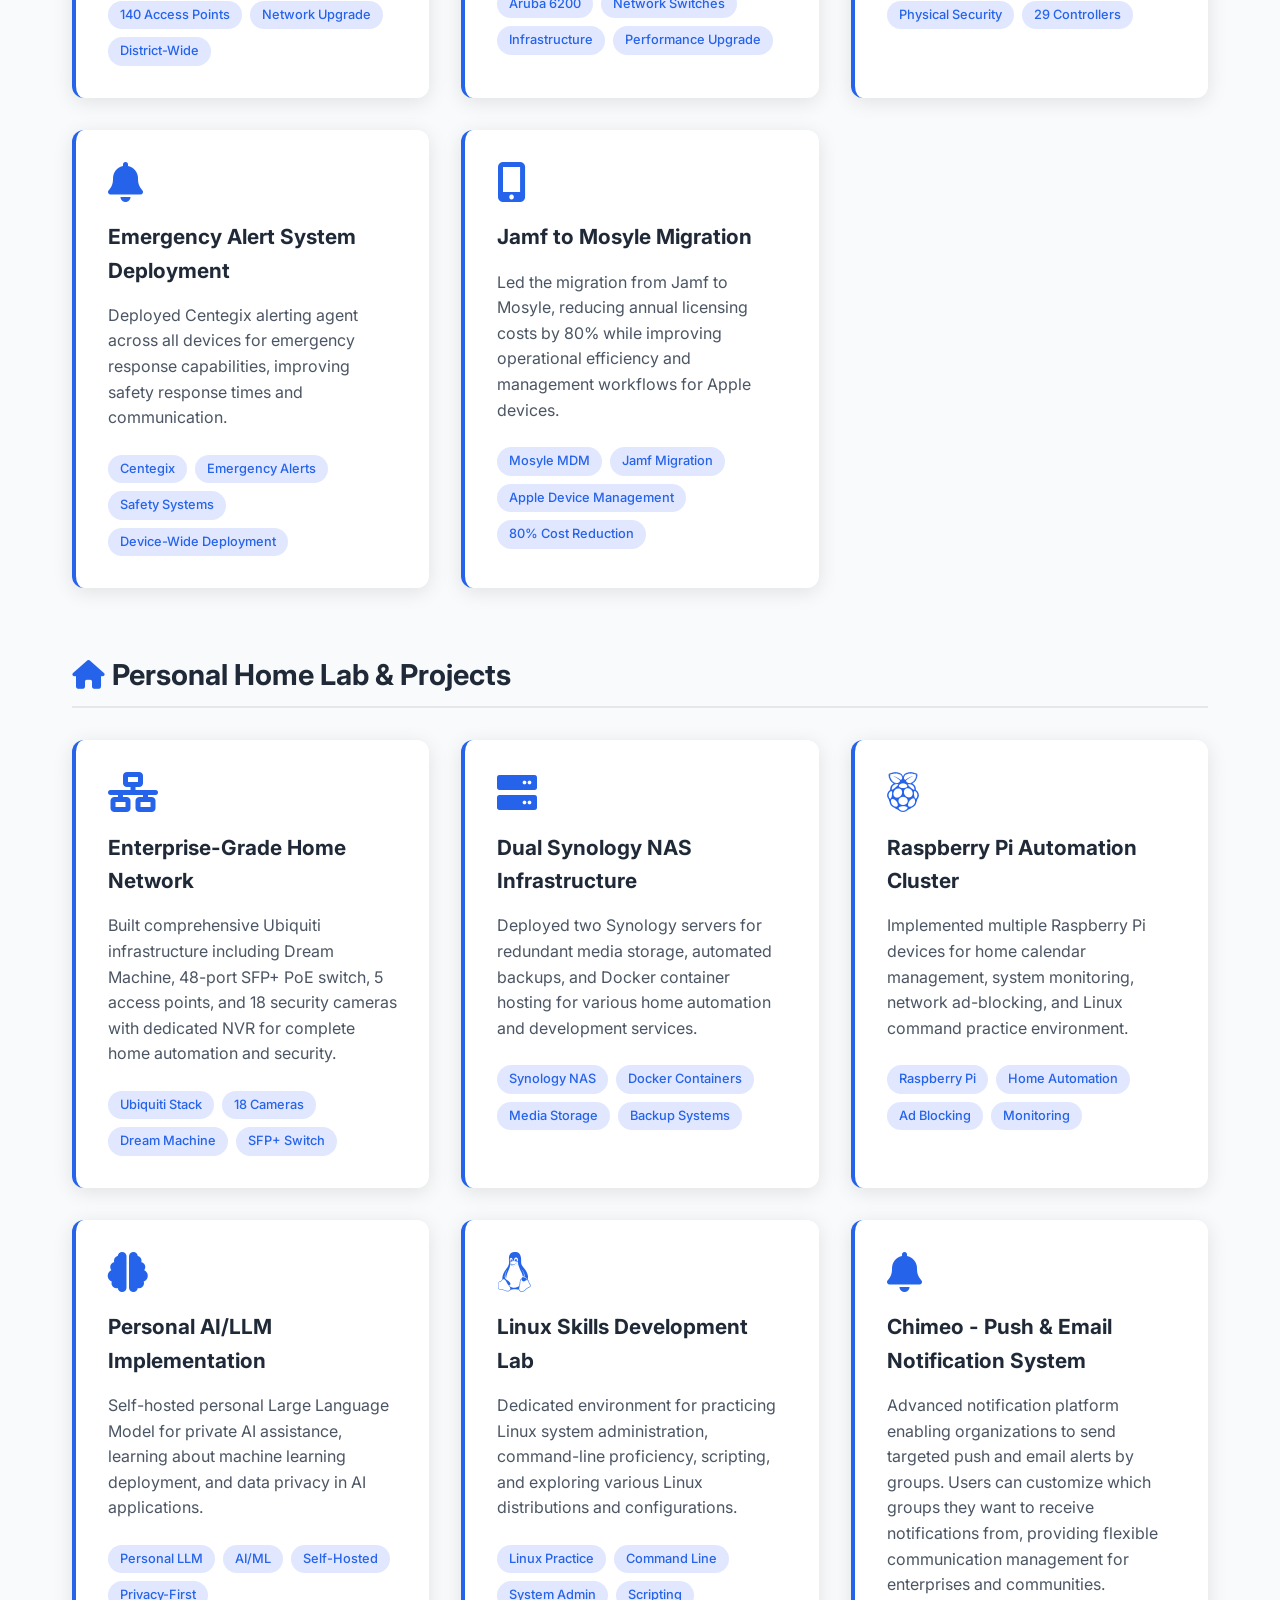
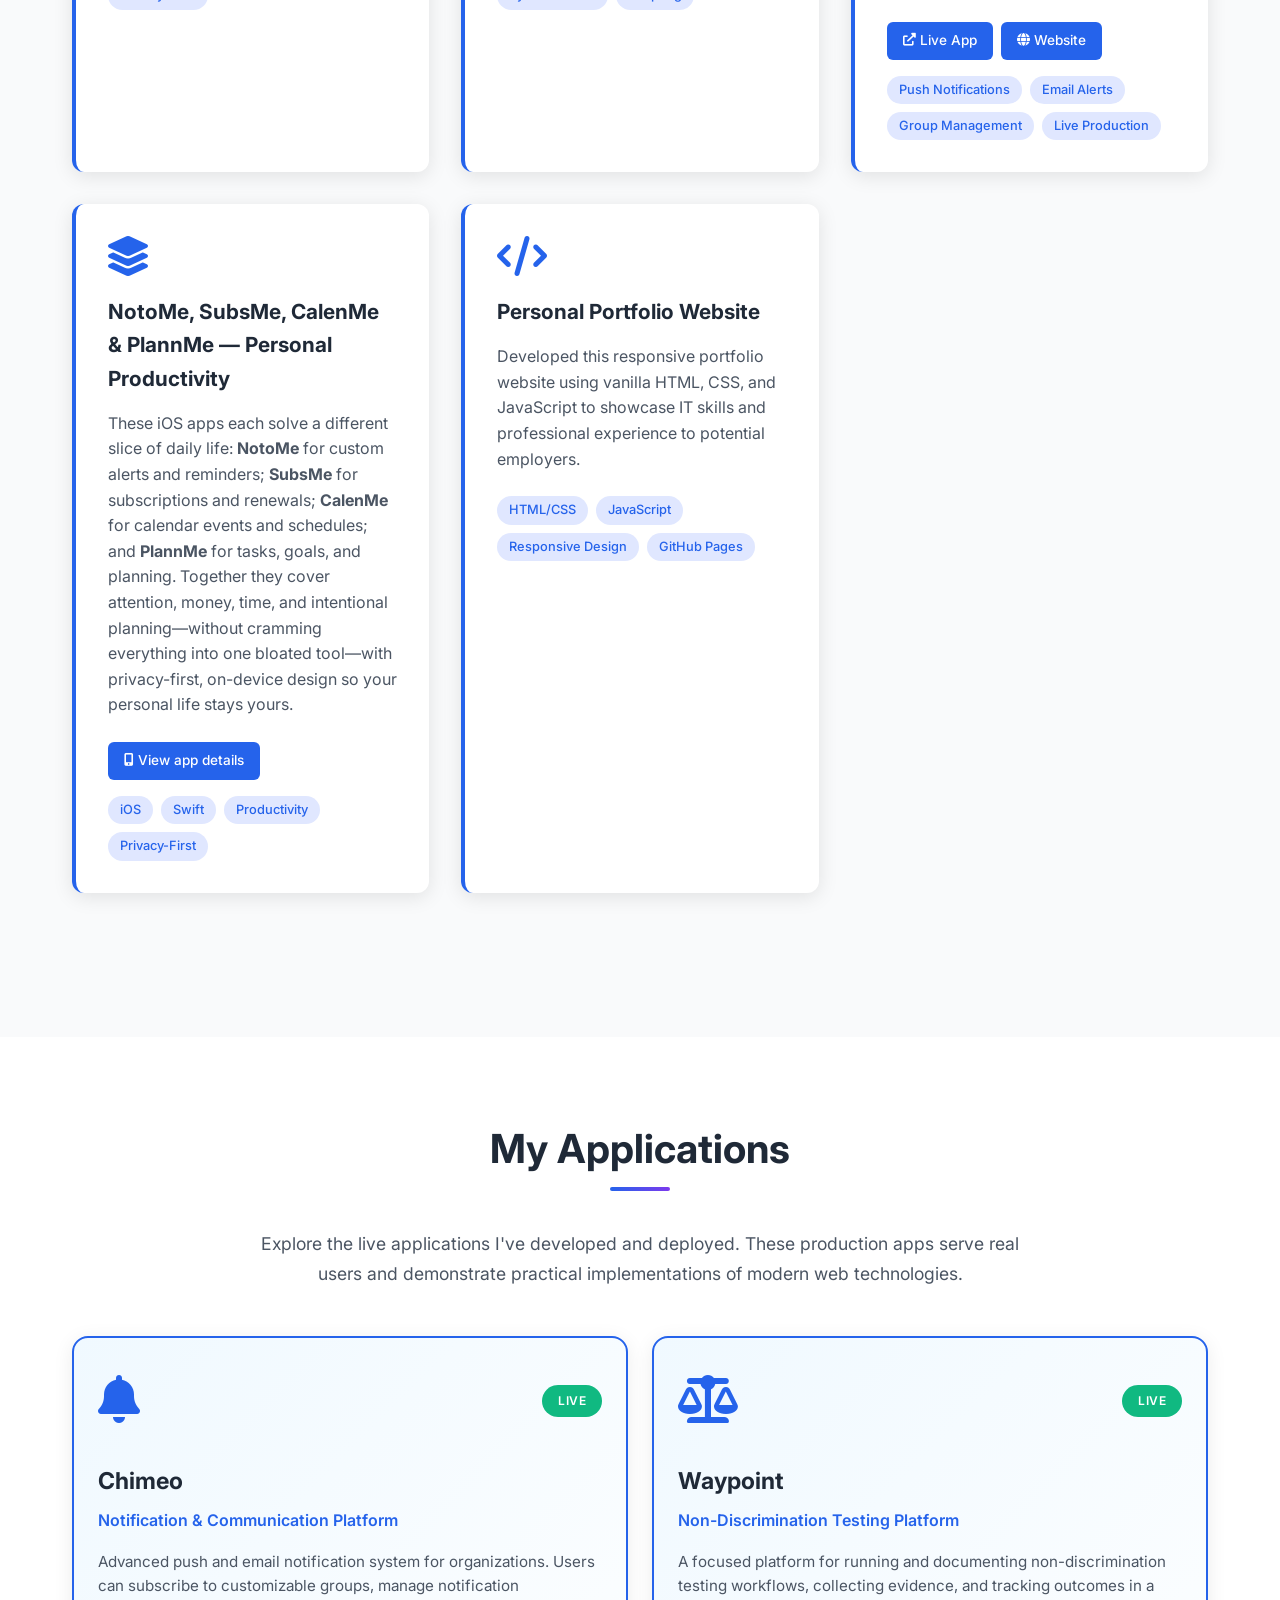
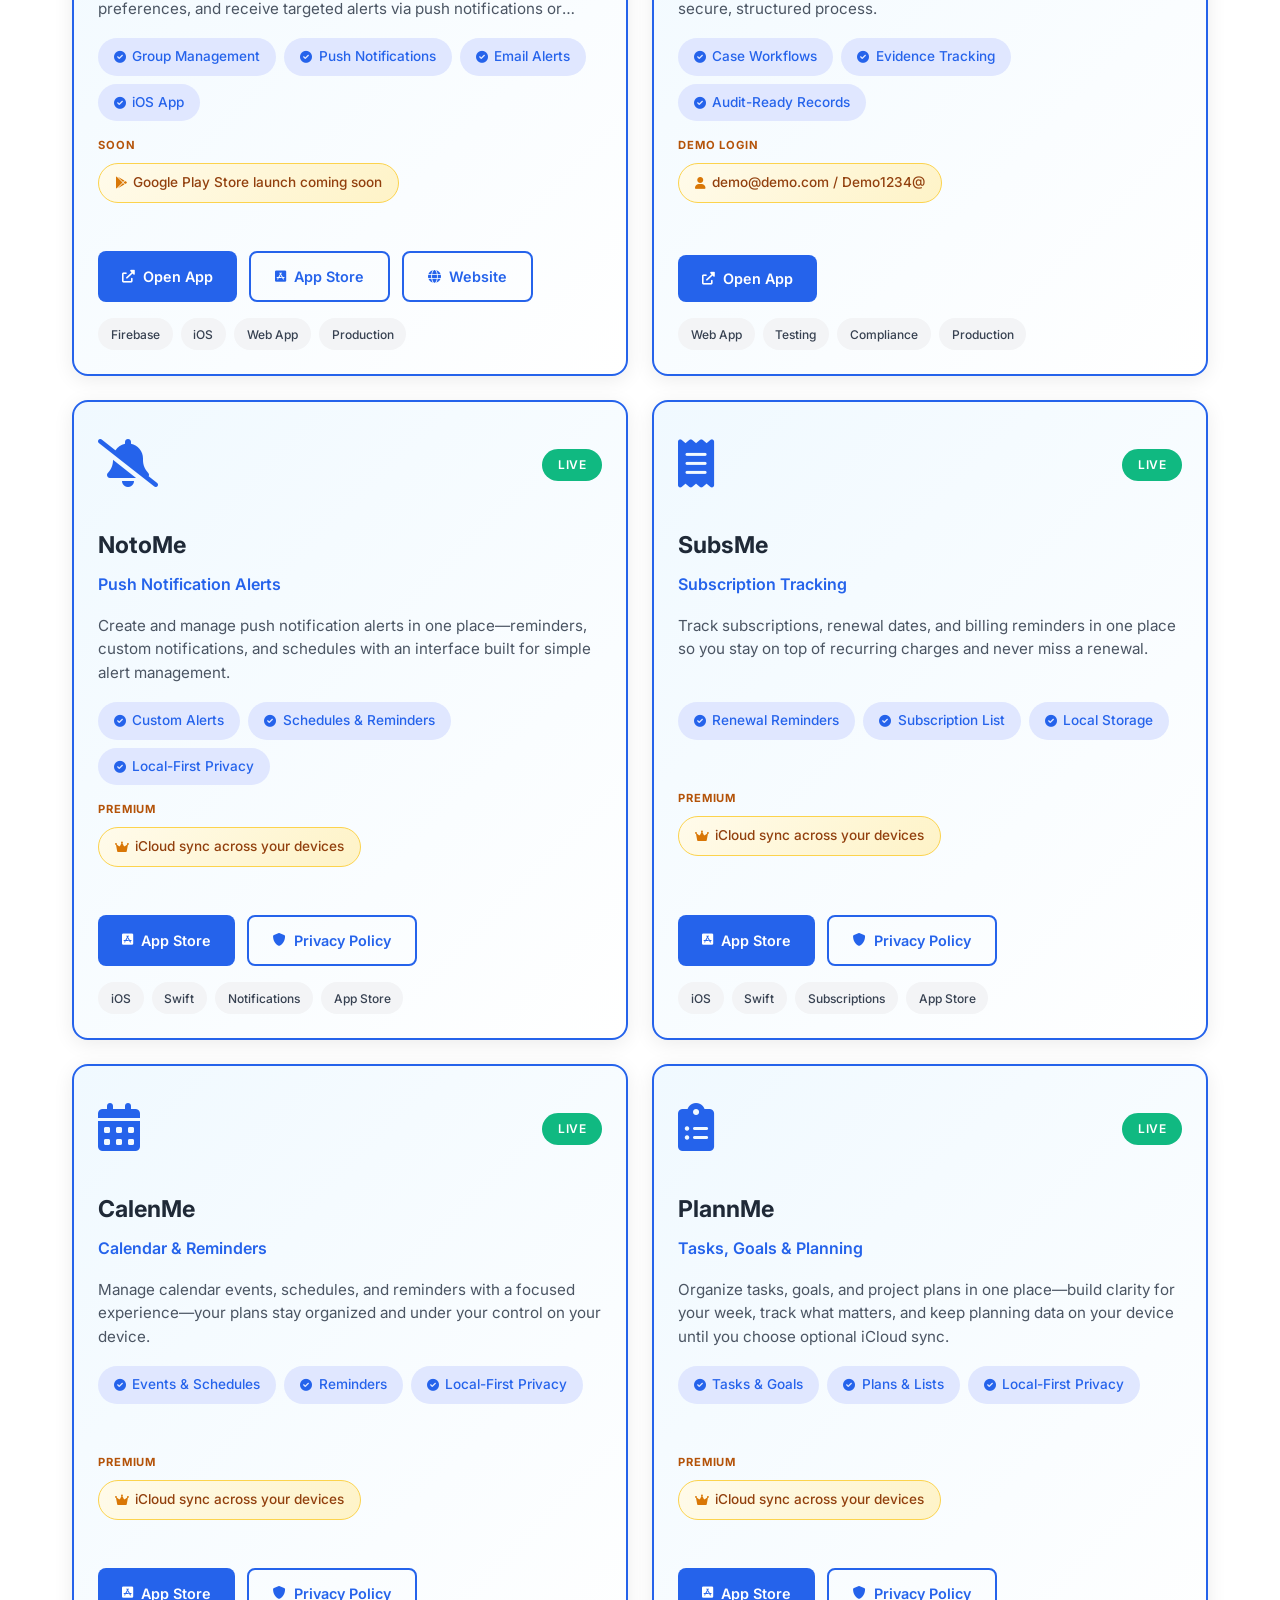
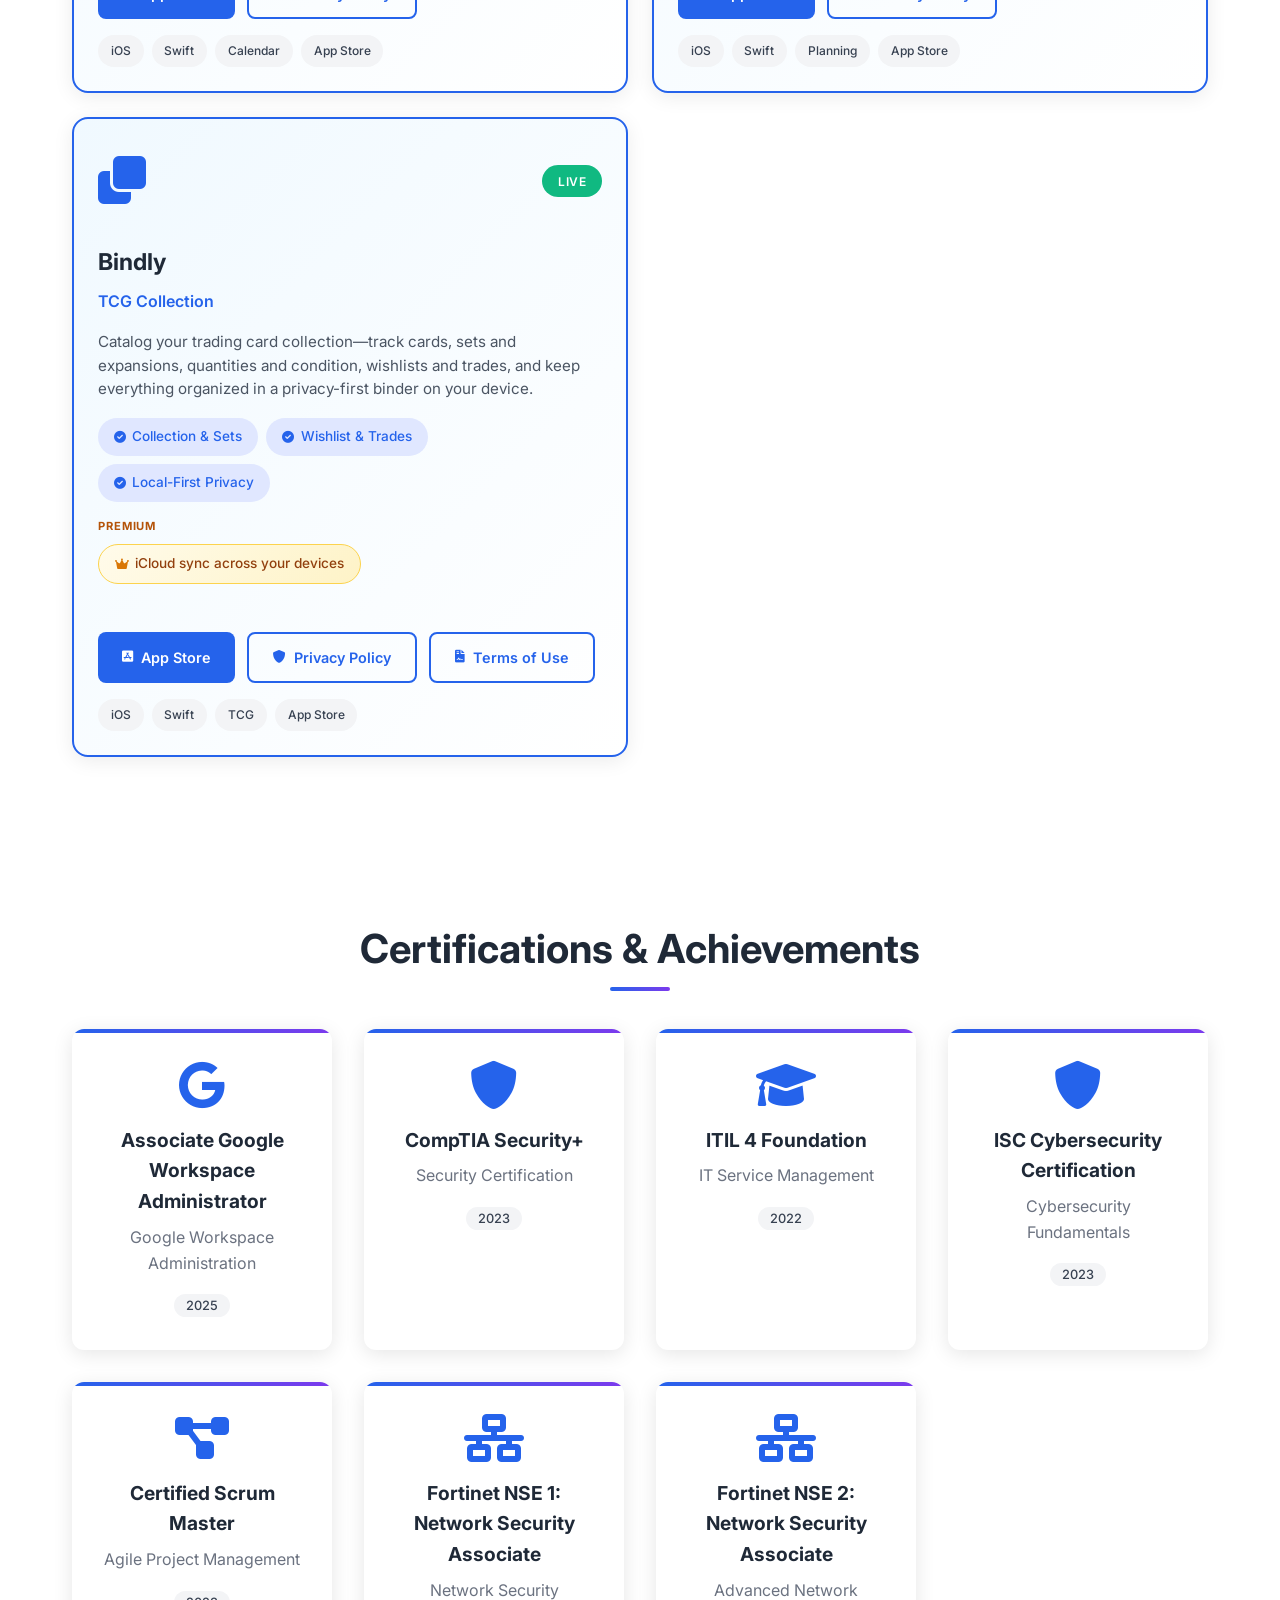
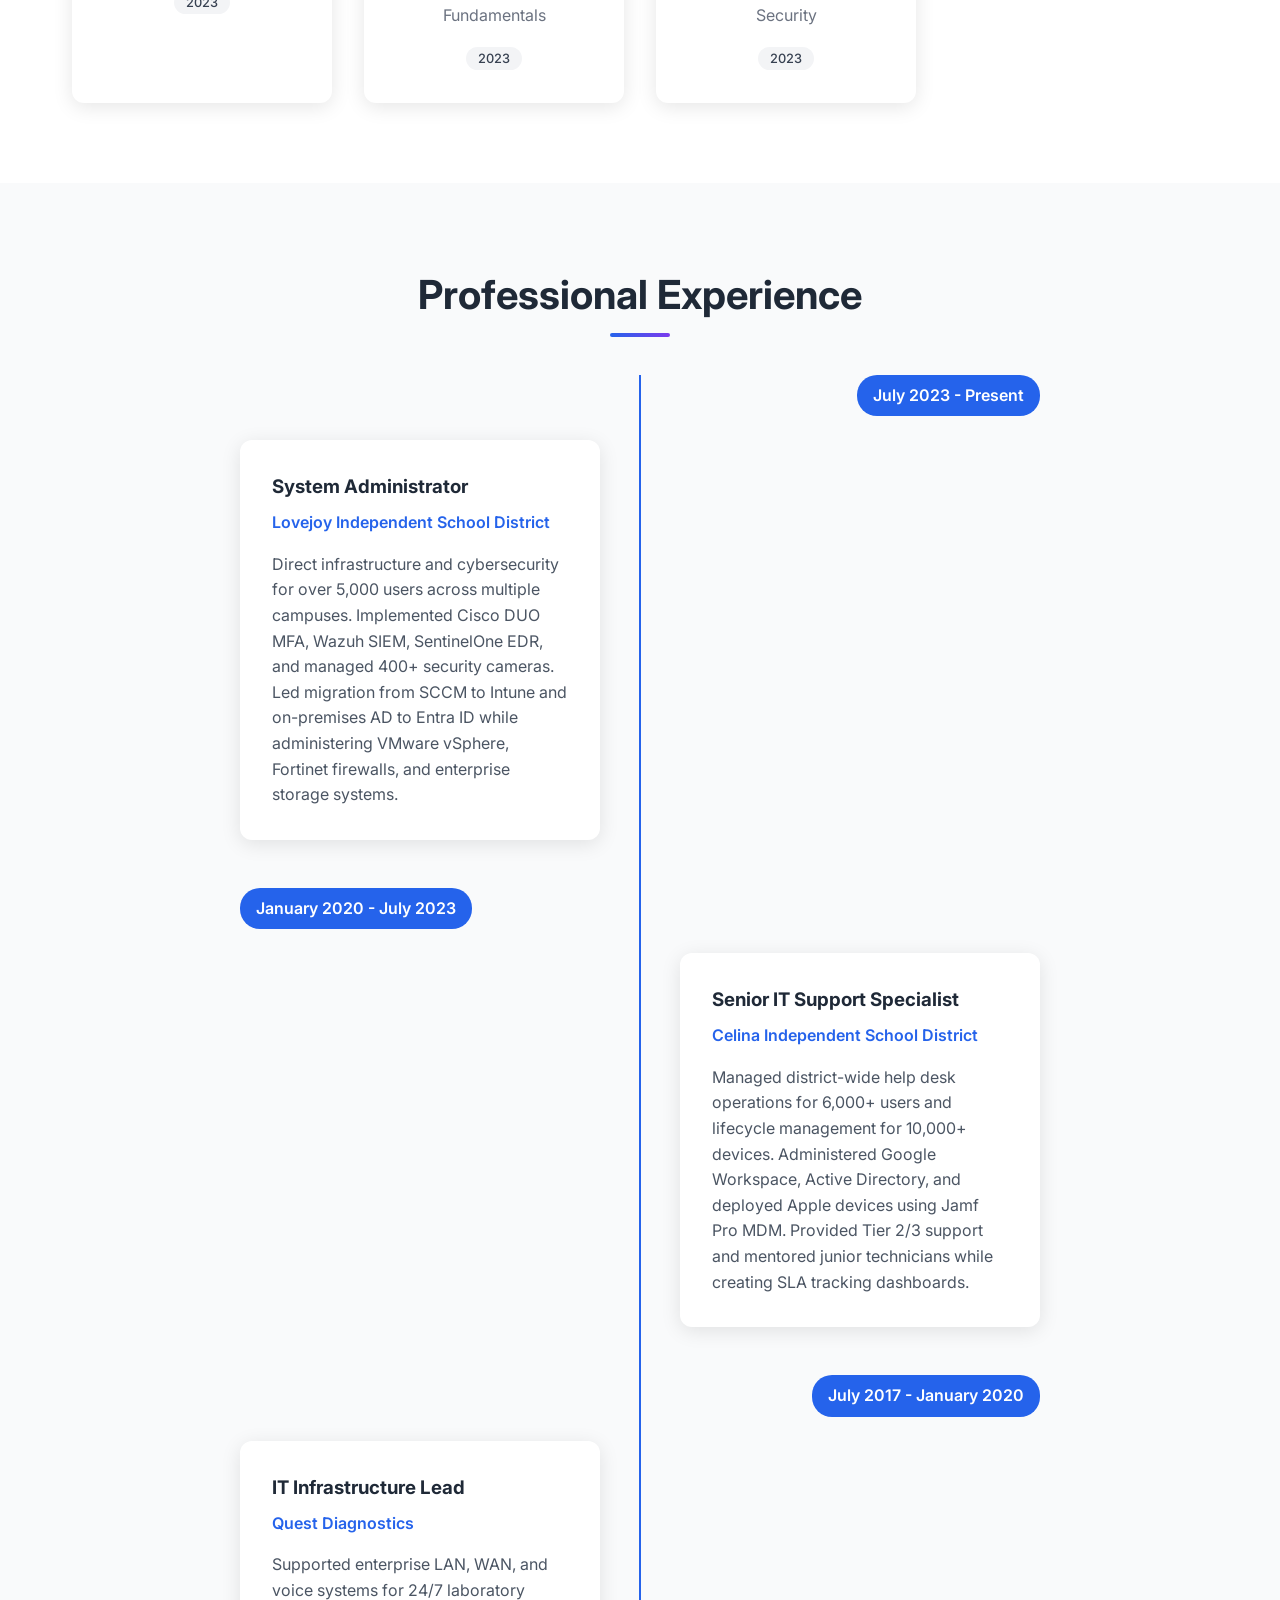
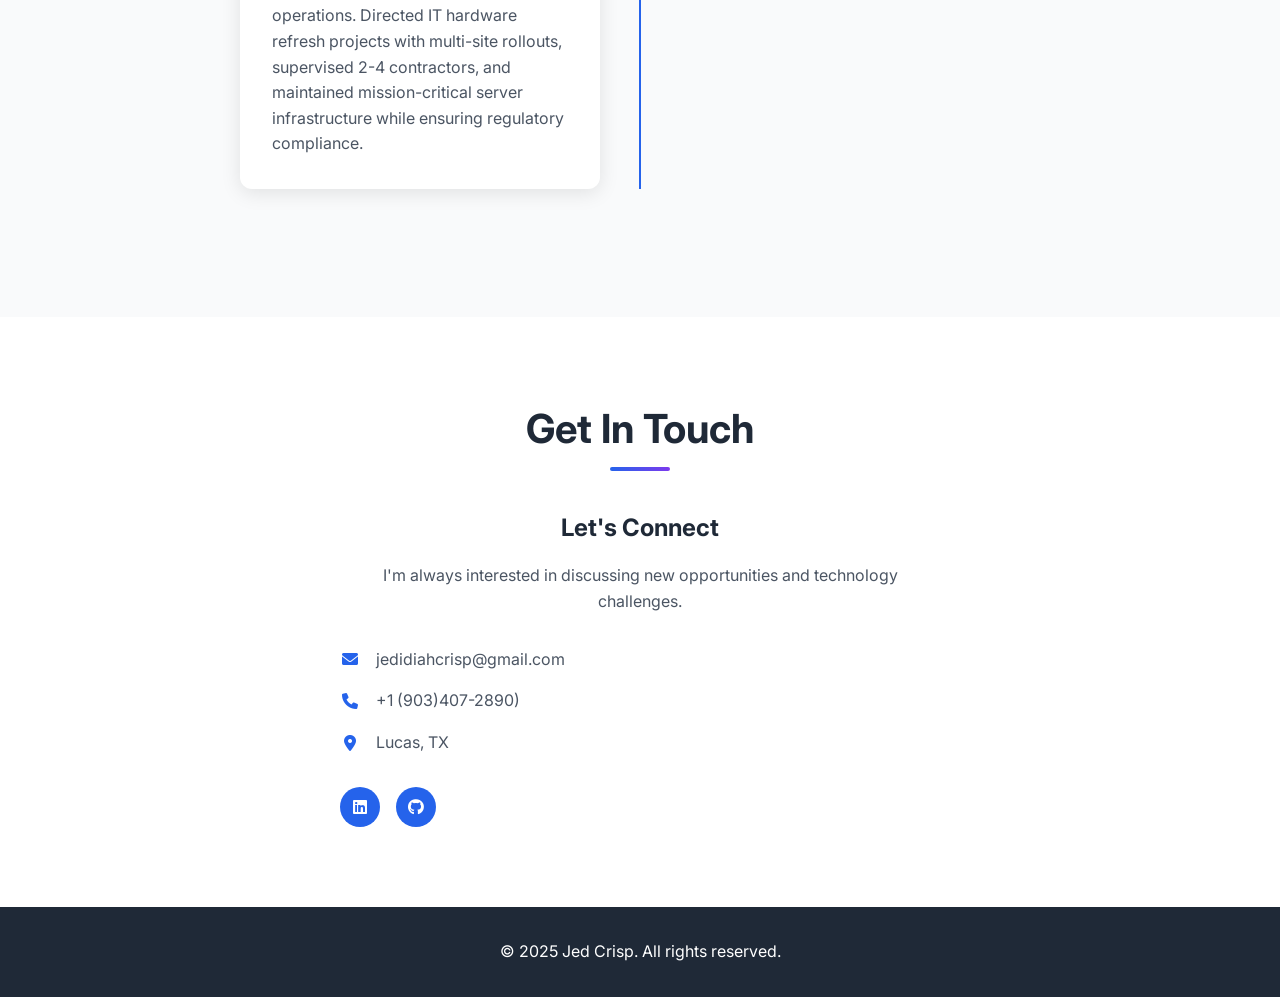
==== commit f9381826: "Add Jamf-to-Mosyle migration project with 80% cost reduction Co-authored-by: Cursor <cursoragent@cur" ====
--- a/index.html
+++ b/index.html
@@ -320,6 +320,19 @@
                             <span>Device-Wide Deployment</span>
                         </div>
                     </div>
+                    <div class="project-card">
+                        <div class="project-icon">
+                            <i class="fas fa-mobile-alt"></i>
+                        </div>
+                        <h3>Jamf to Mosyle Migration</h3>
+                        <p>Led the migration from Jamf to Mosyle, reducing annual licensing costs by 80% while improving operational efficiency and management workflows for Apple devices.</p>
+                        <div class="project-tech">
+                            <span>Mosyle MDM</span>
+                            <span>Jamf Migration</span>
+                            <span>Apple Device Management</span>
+                            <span>80% Cost Reduction</span>
+                        </div>
+                    </div>
                 </div>
             </div>
 
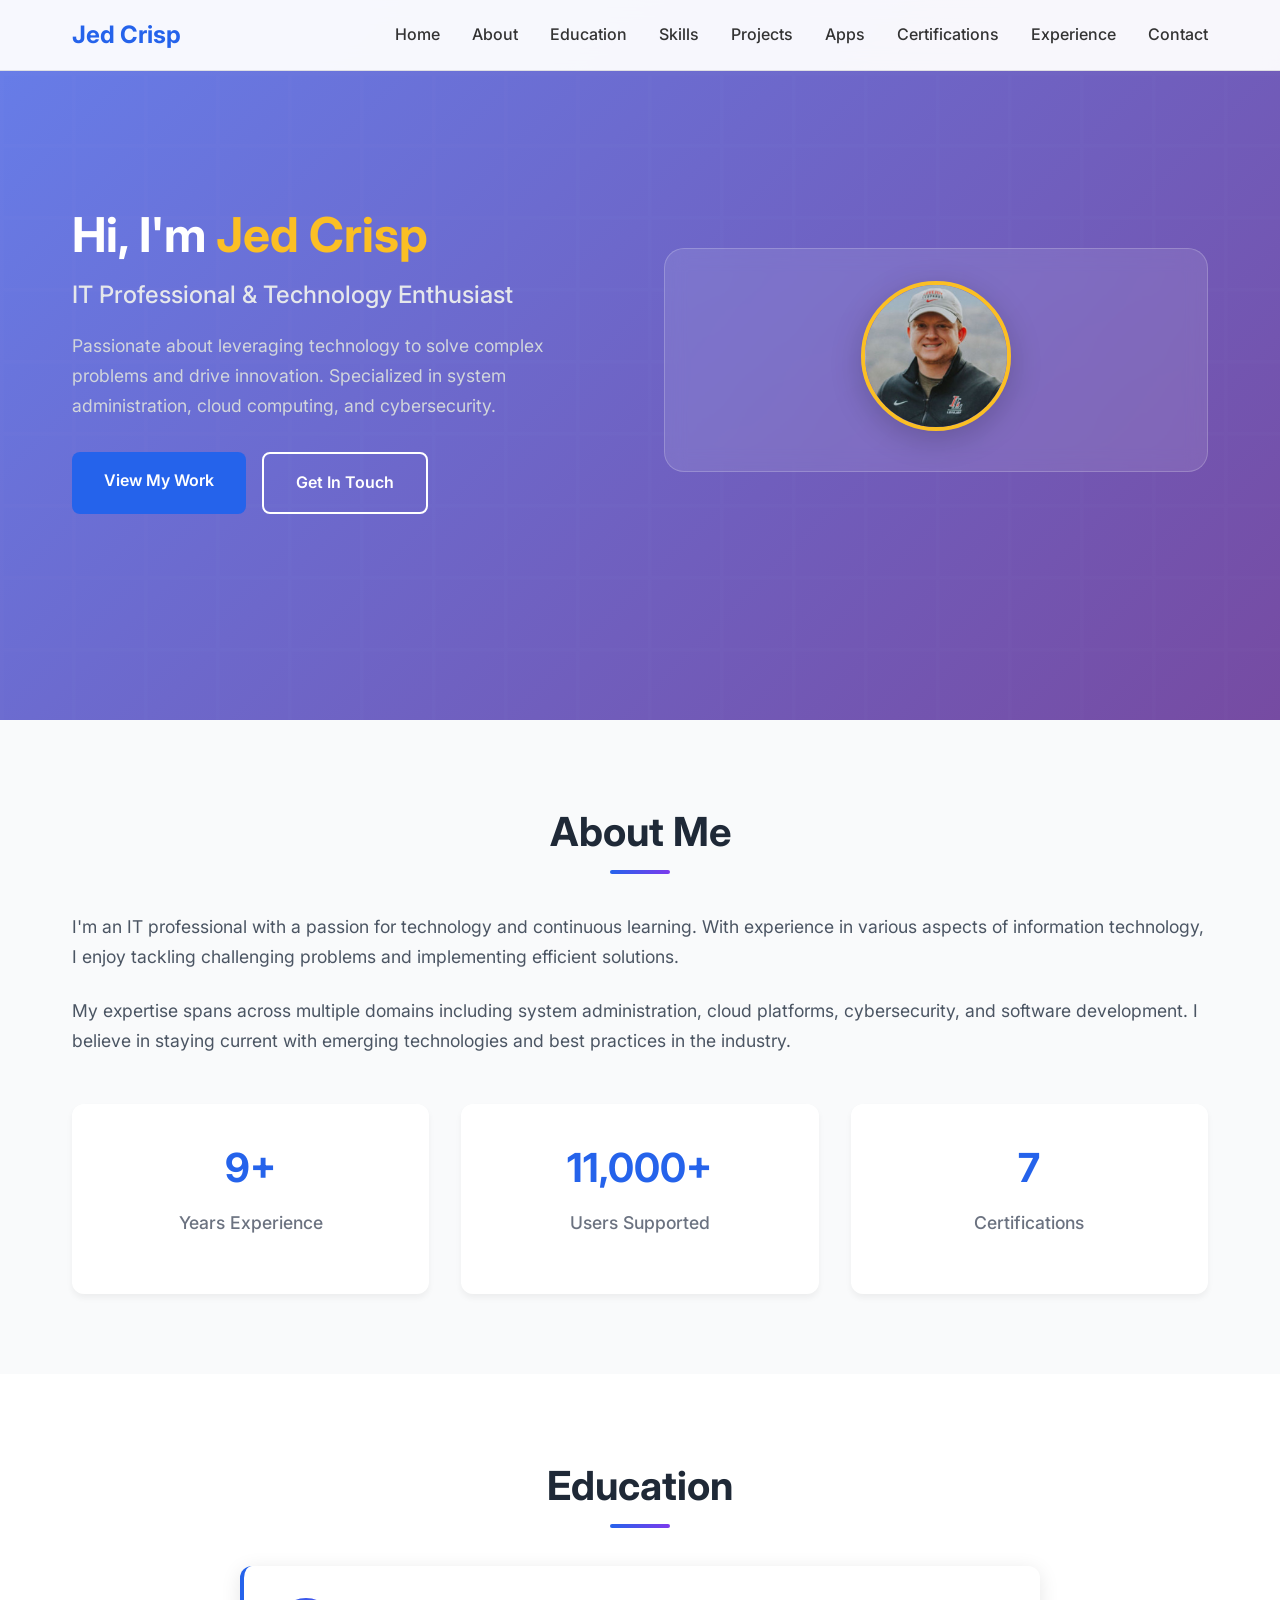
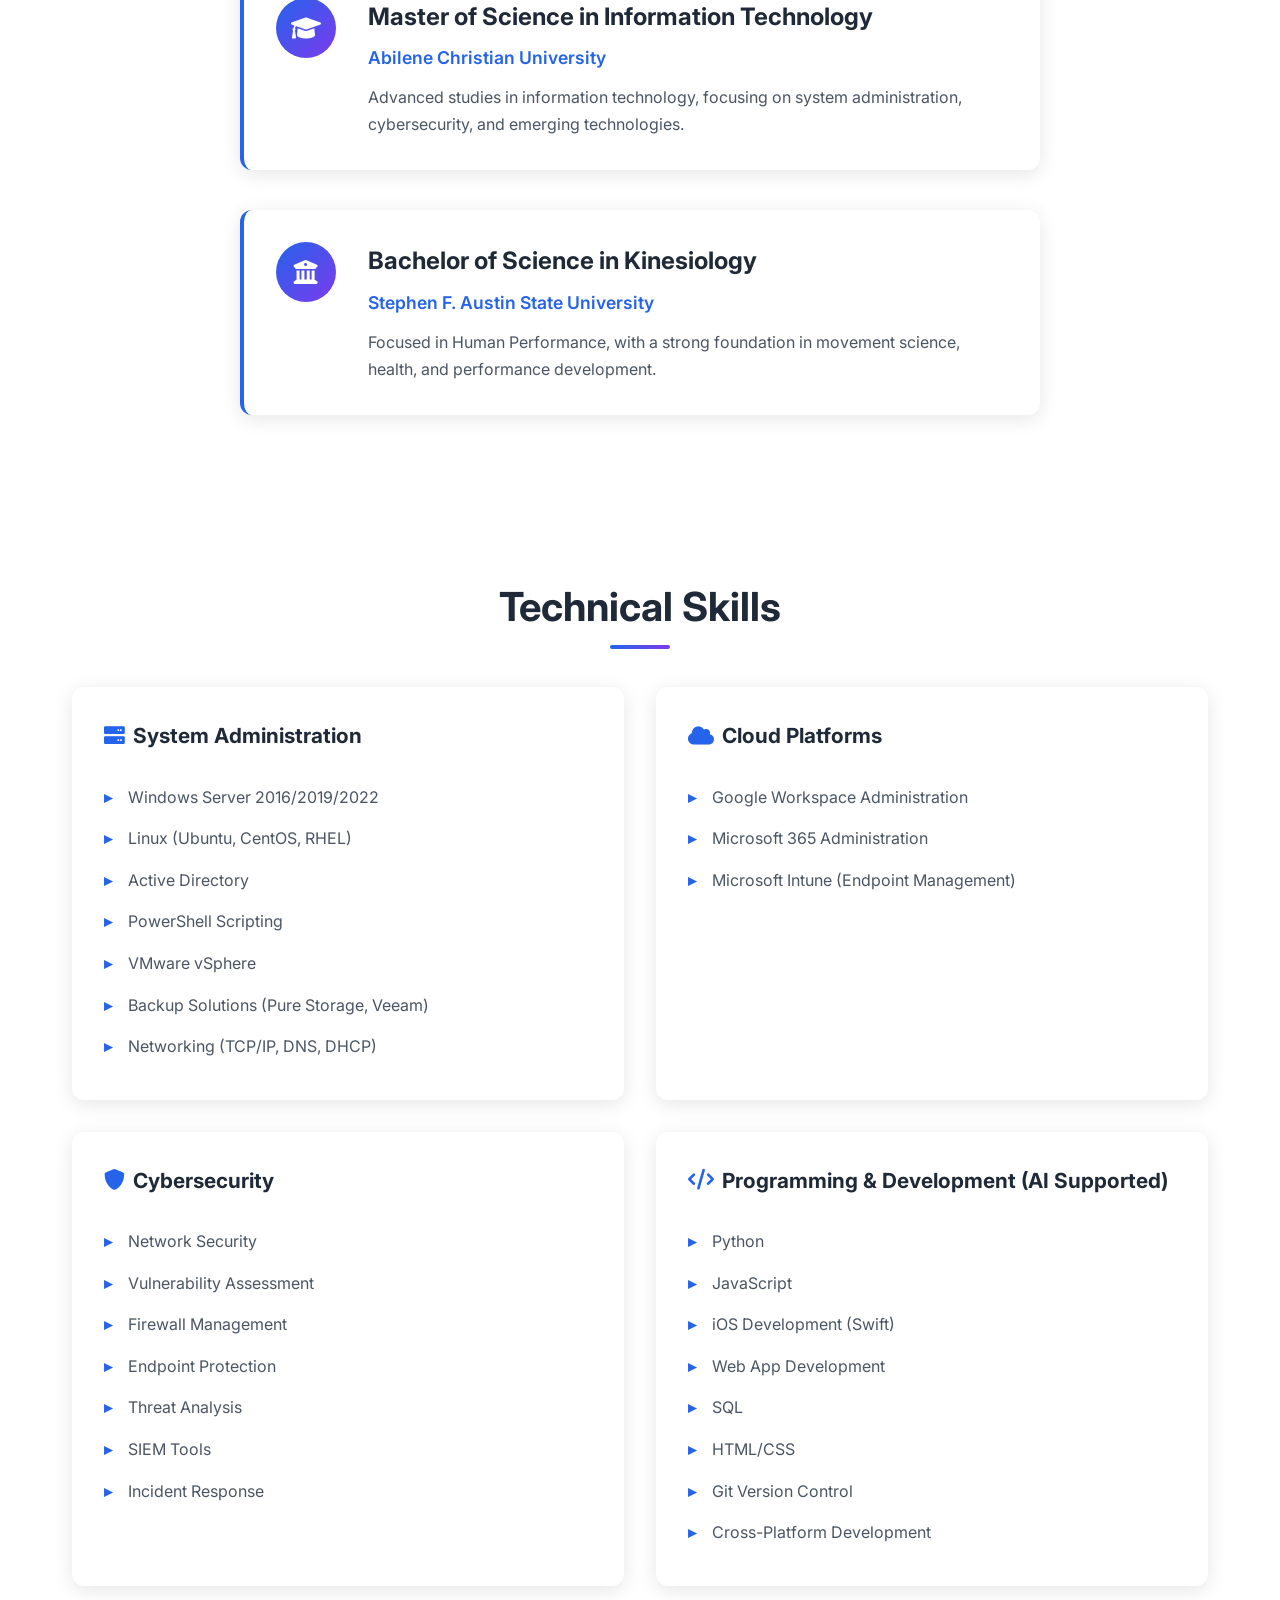
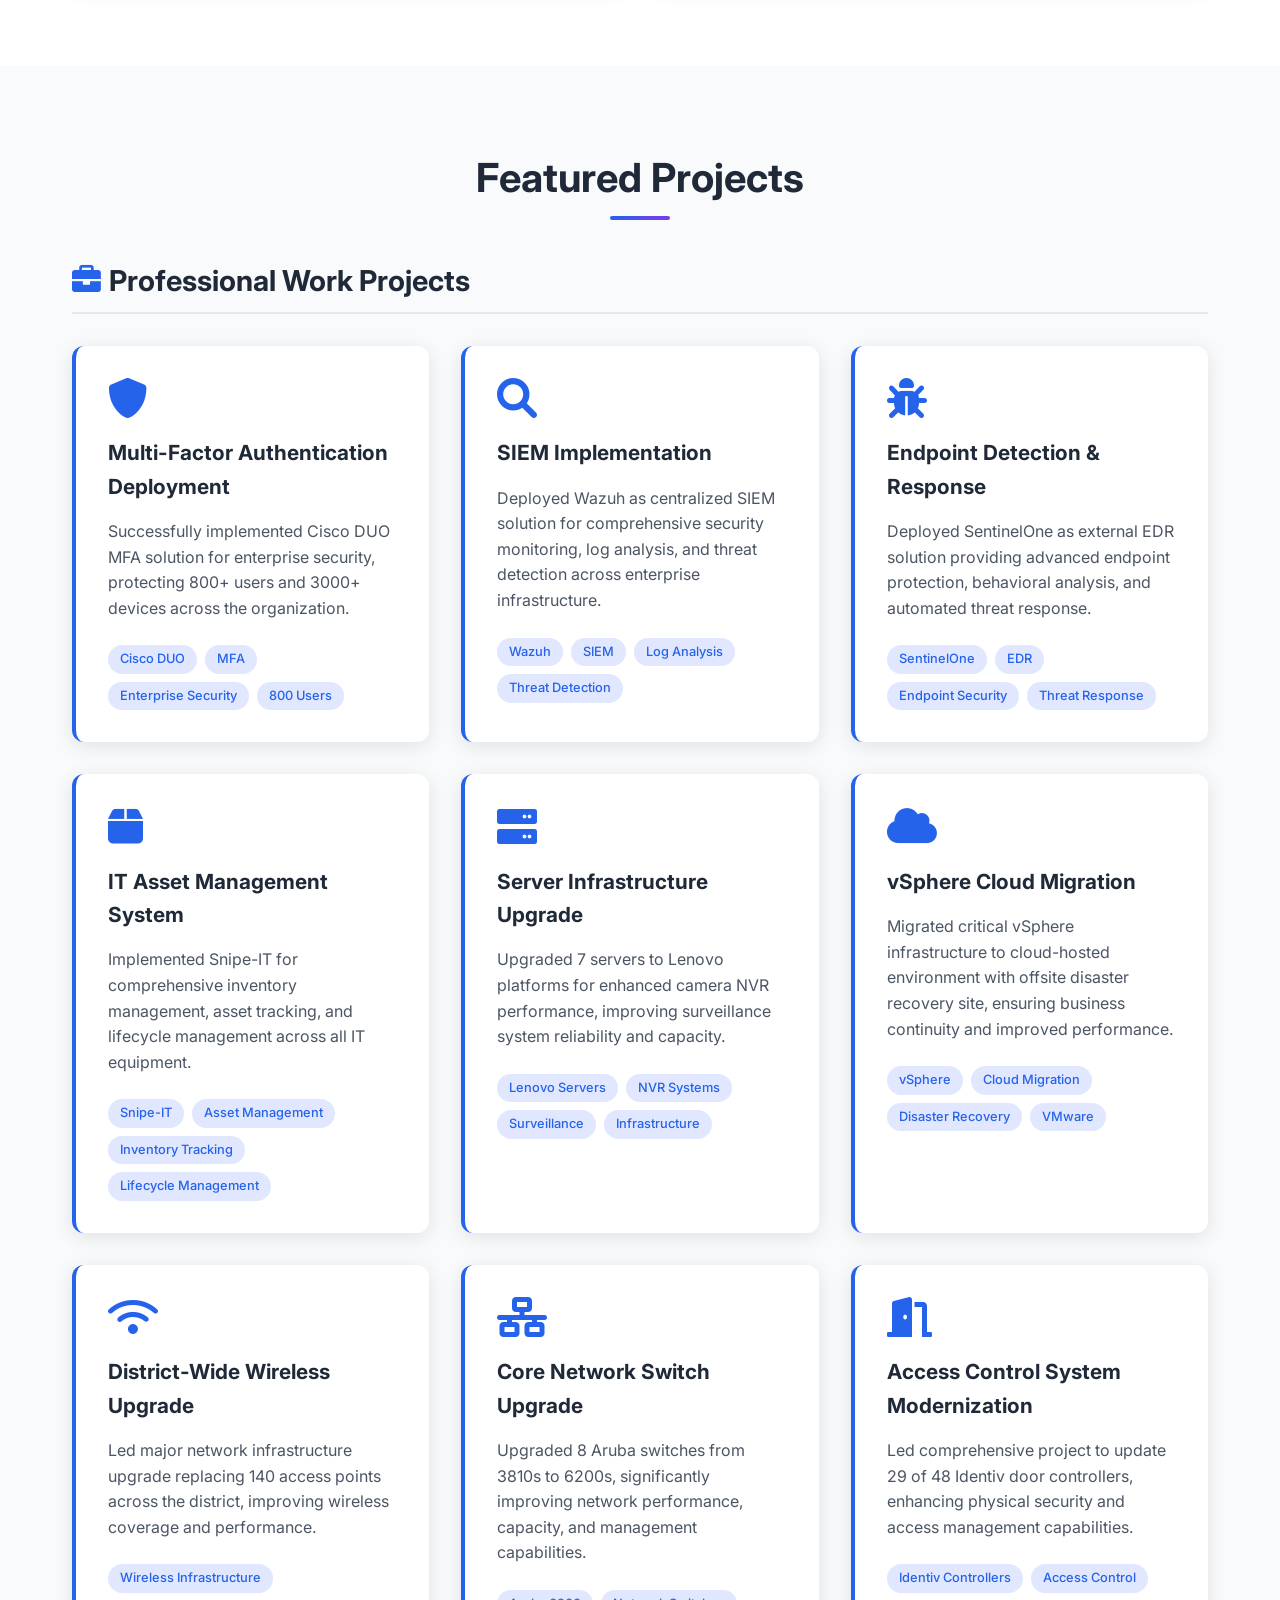
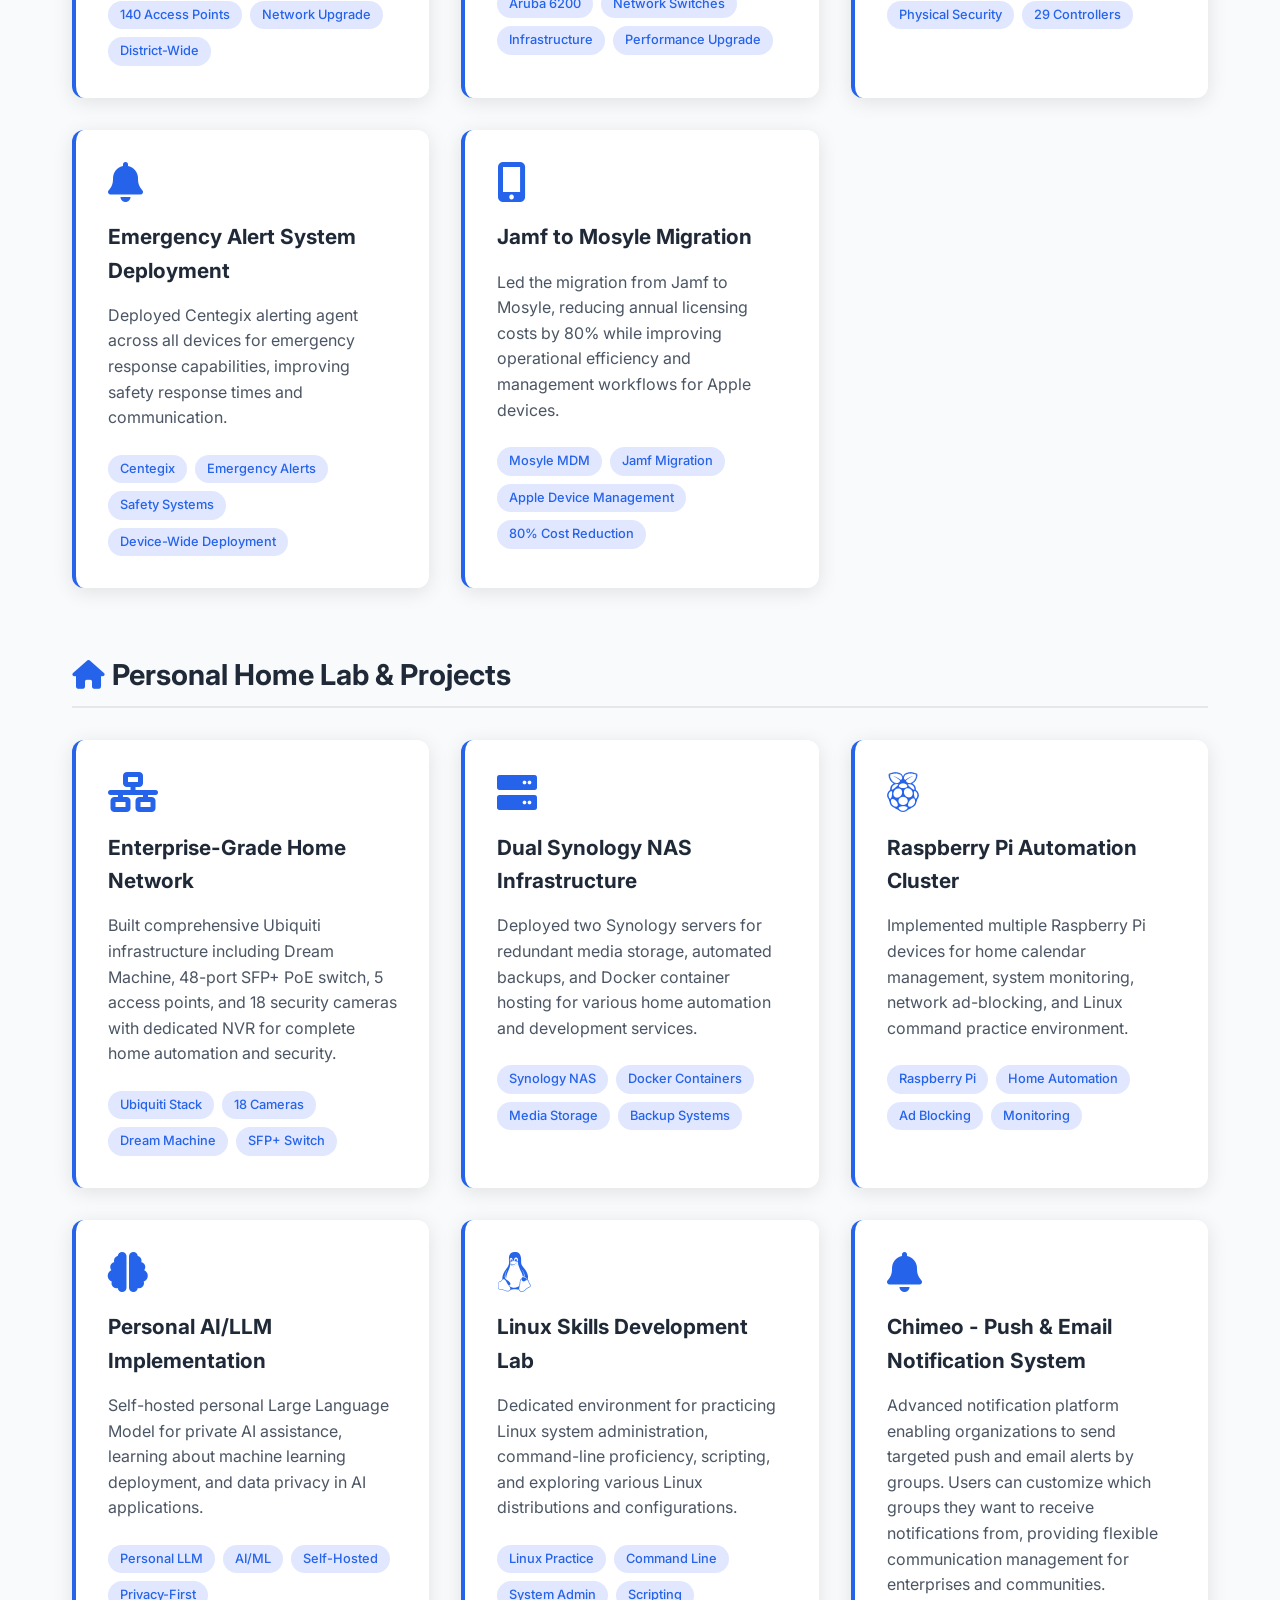
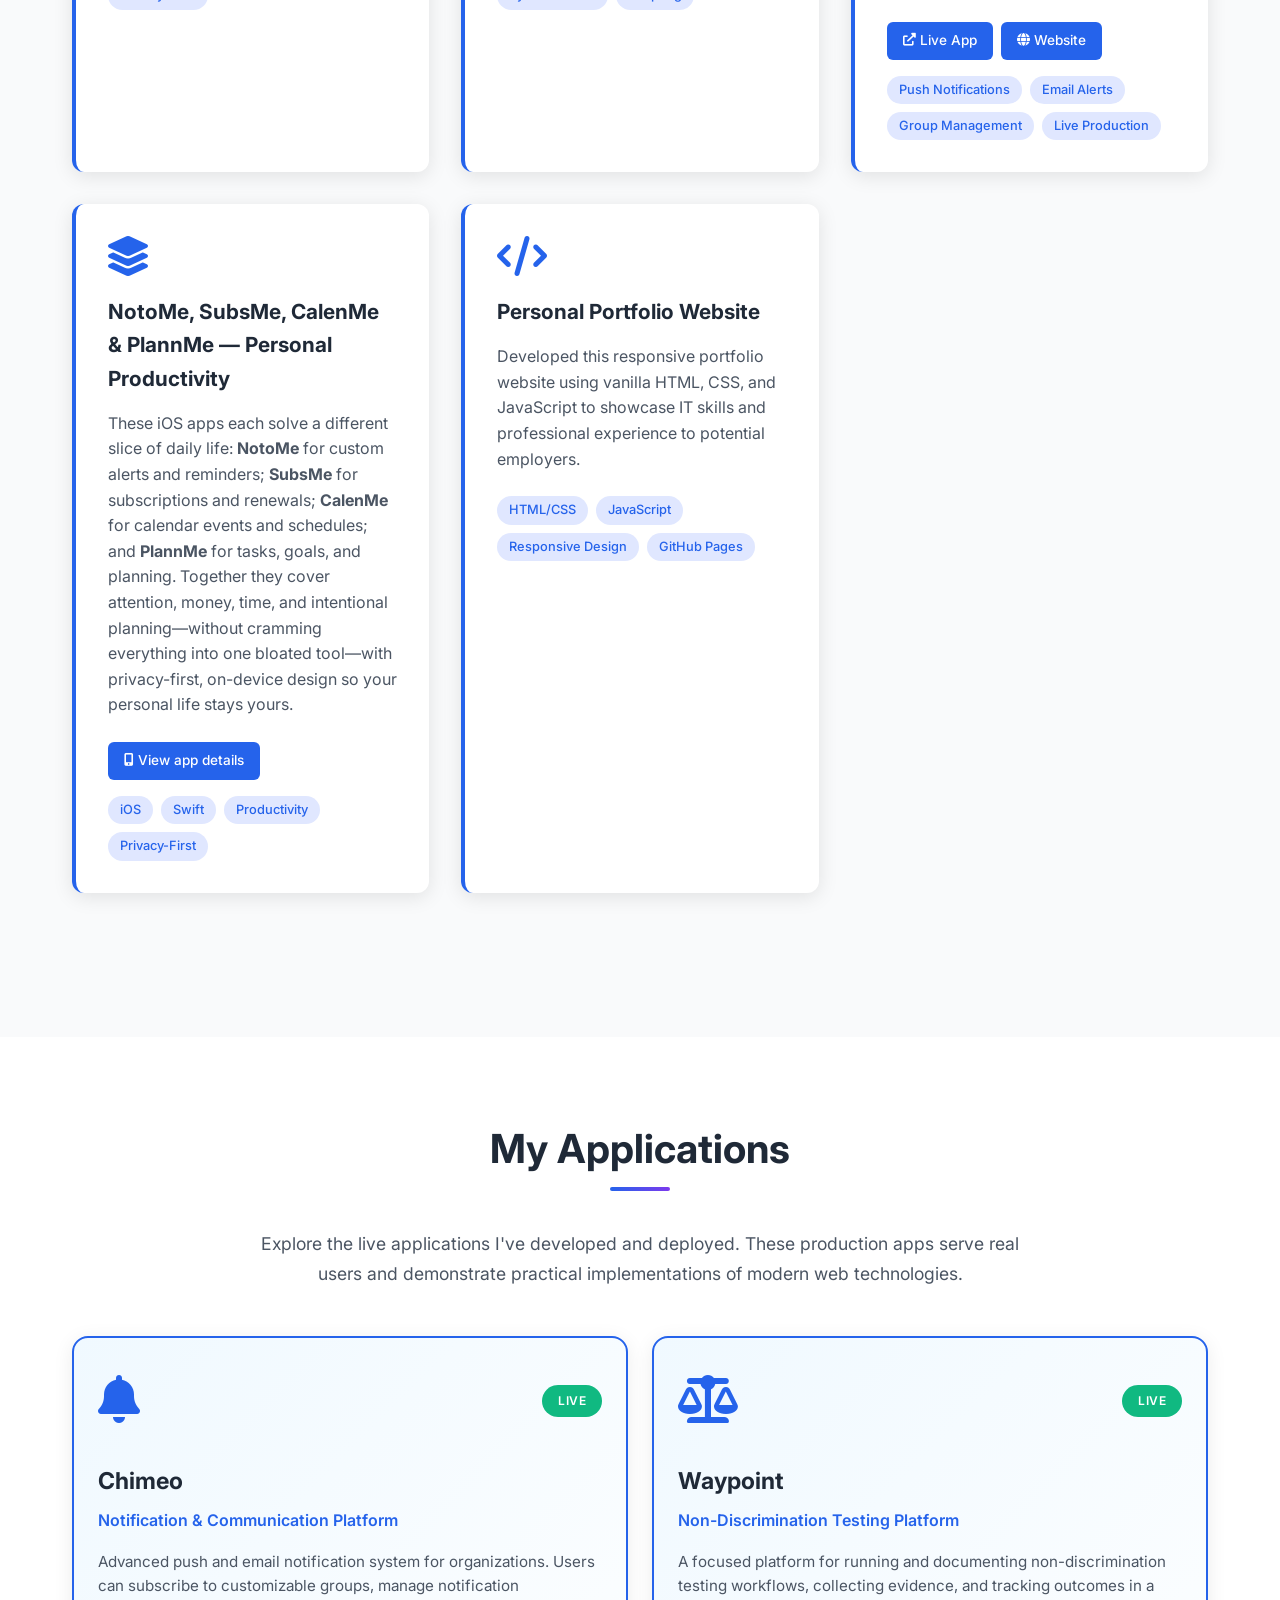
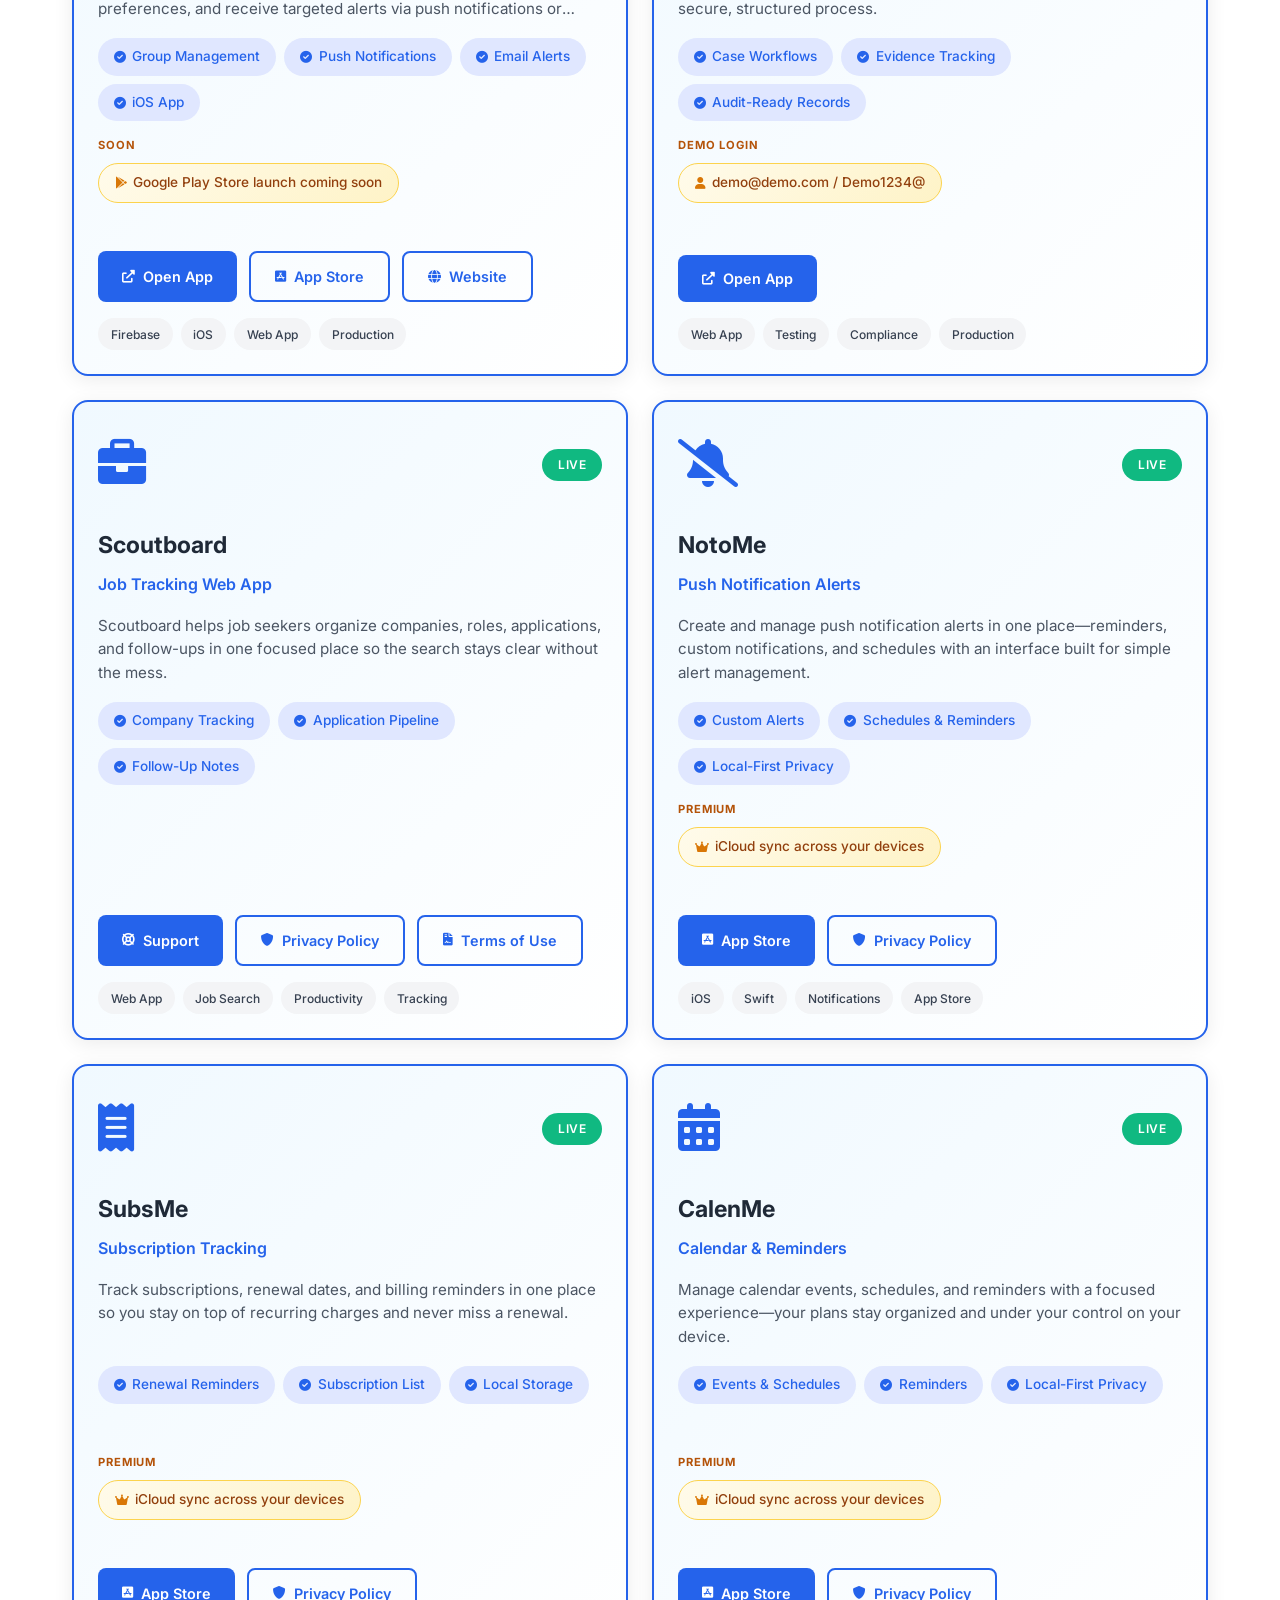
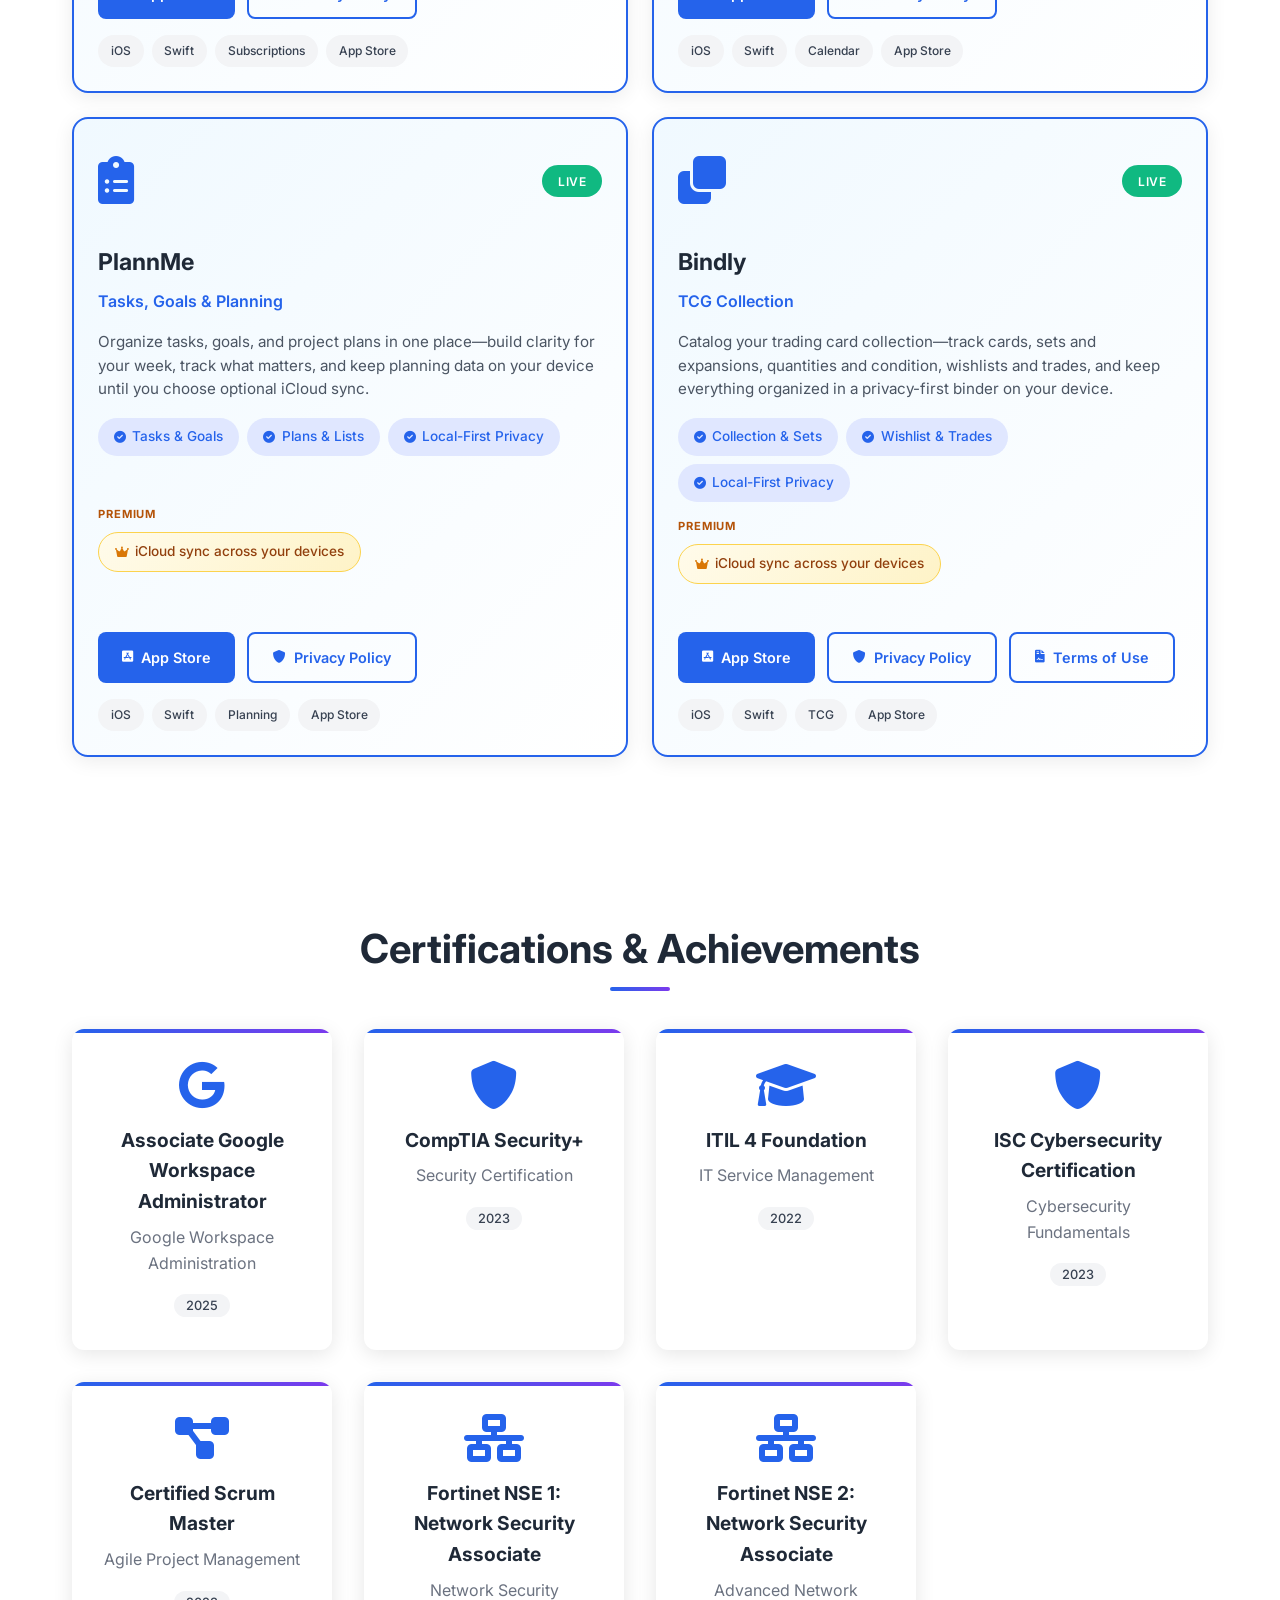
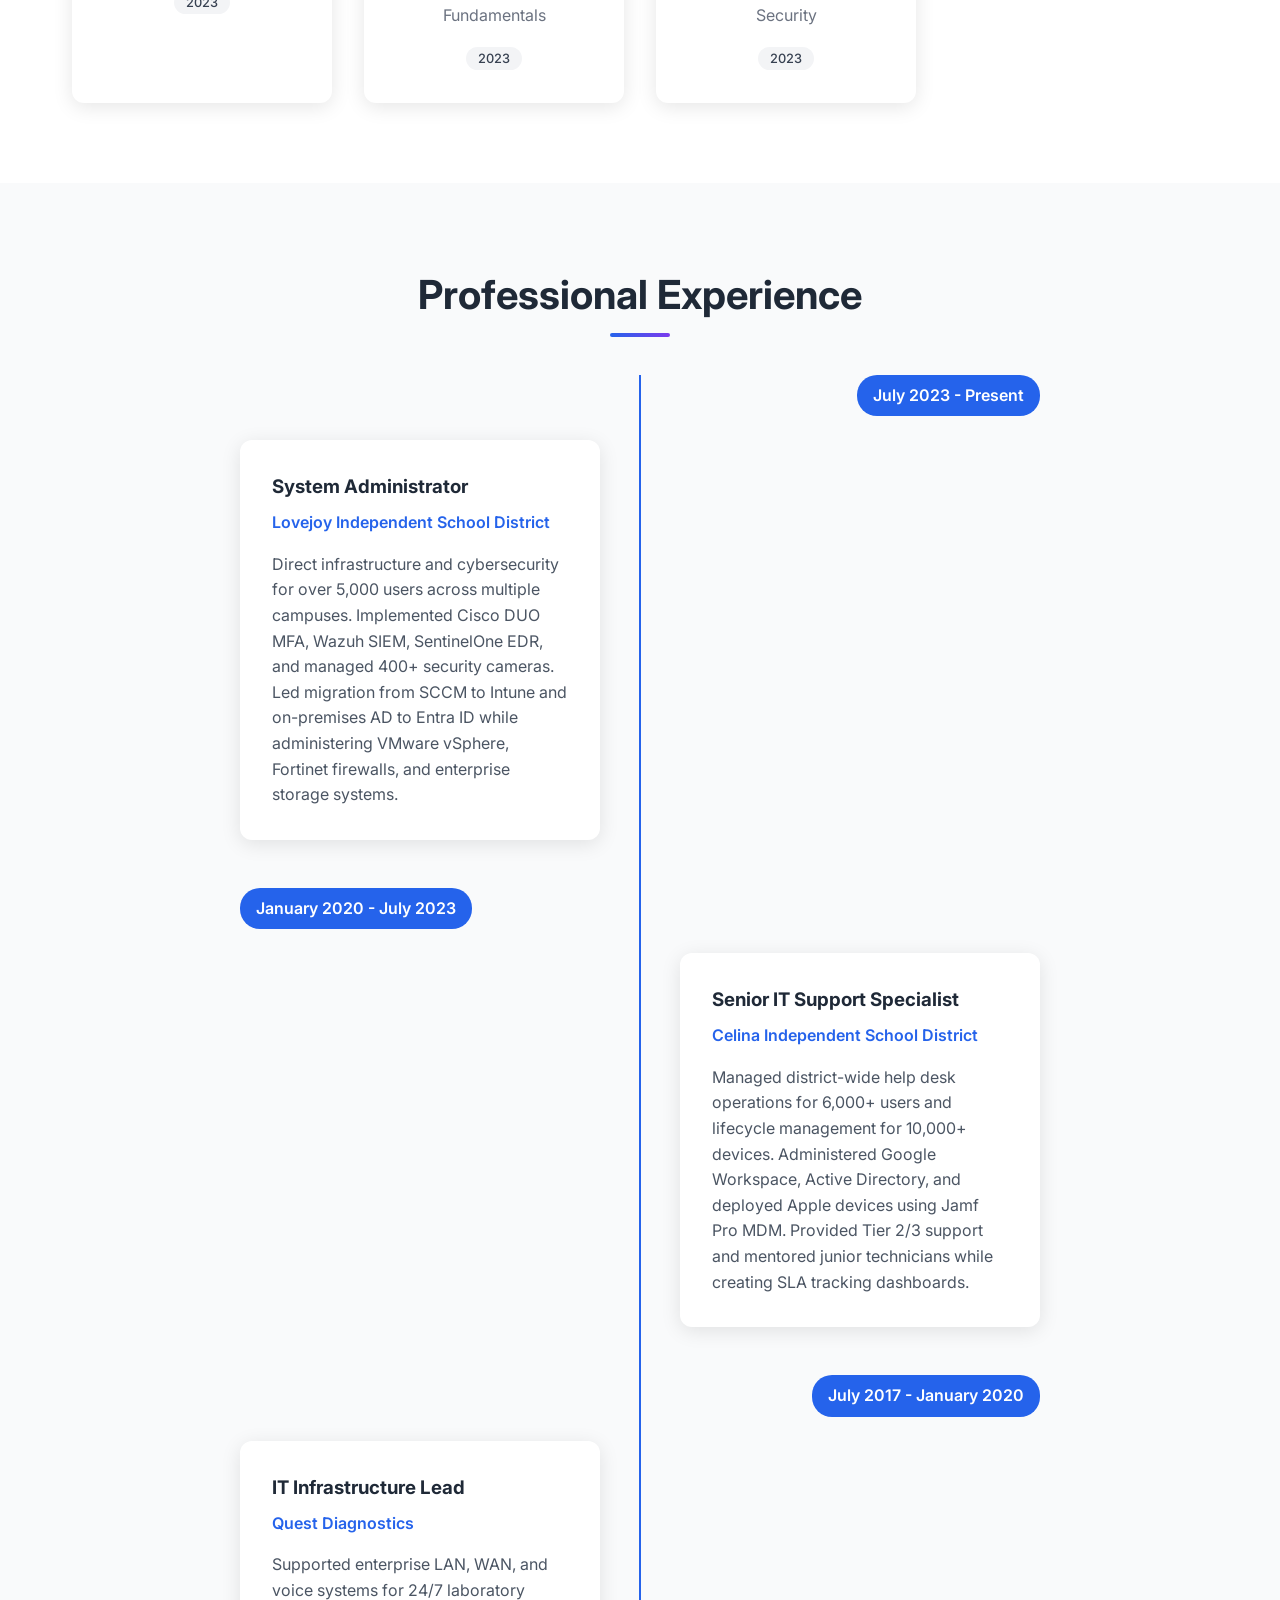
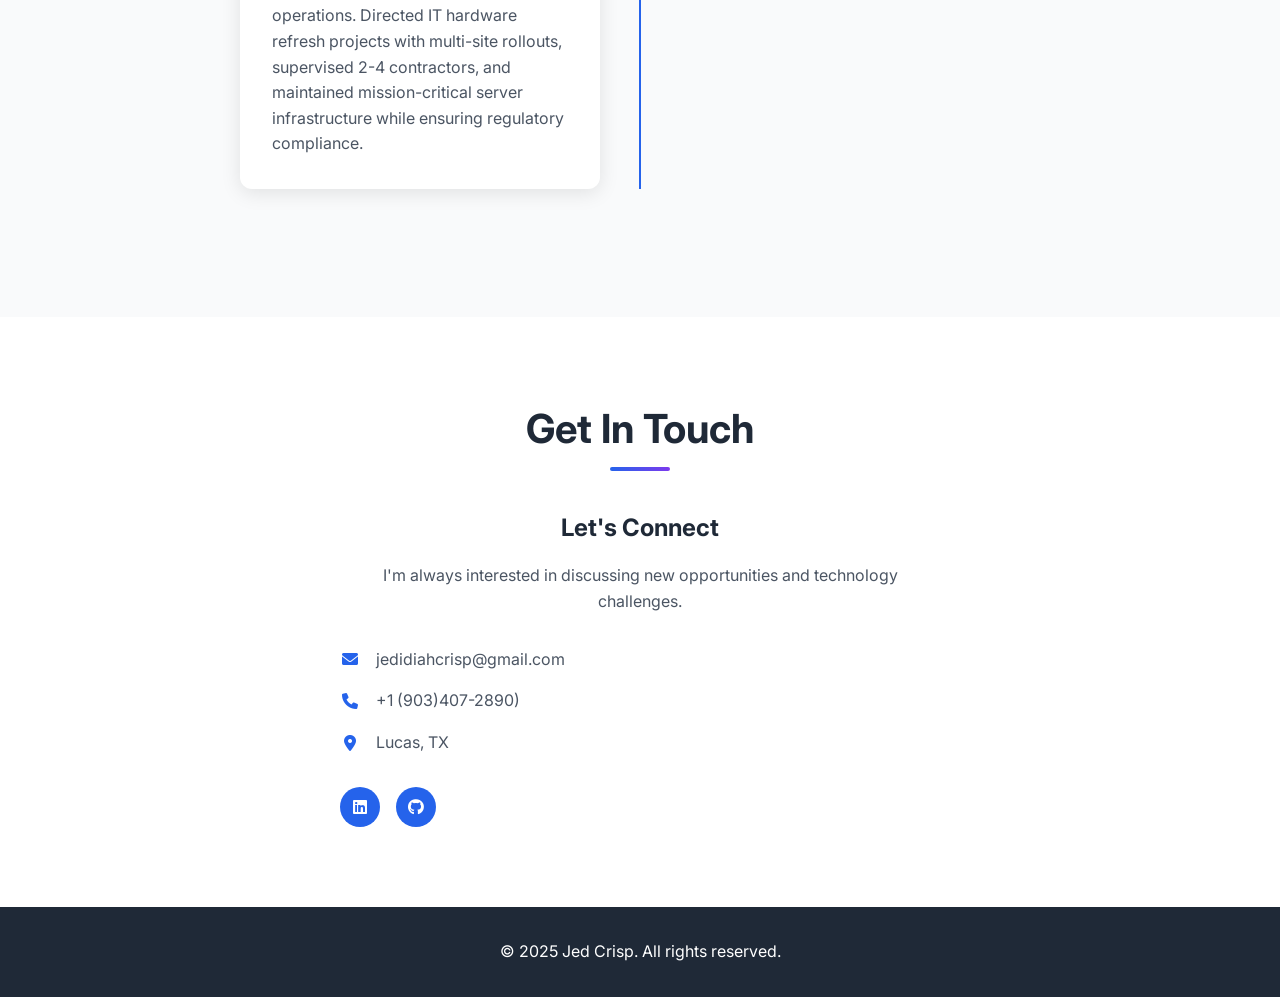
==== commit d8342dd2: "Add Scoutboard app pages Co-authored-by: Cursor <cursoragent@cursor.com>" ====
--- a/index.html
+++ b/index.html
@@ -585,6 +585,56 @@
                 <div class="app-card featured">
                     <div class="app-header">
                         <div class="app-icon">
+                            <i class="fas fa-briefcase"></i>
+                        </div>
+                        <div class="app-status">
+                            <span class="status-badge live">Live</span>
+                        </div>
+                    </div>
+                    <h3>Scoutboard</h3>
+                    <p class="app-category">Job Tracking Web App</p>
+                    <p class="app-description">
+                        Scoutboard helps job seekers organize companies, roles, applications, and follow-ups in one focused place so the search stays clear without the mess.
+                    </p>
+                    <div class="app-features">
+                        <div class="feature-tag">
+                            <i class="fas fa-check-circle"></i>
+                            <span>Company Tracking</span>
+                        </div>
+                        <div class="feature-tag">
+                            <i class="fas fa-check-circle"></i>
+                            <span>Application Pipeline</span>
+                        </div>
+                        <div class="feature-tag">
+                            <i class="fas fa-check-circle"></i>
+                            <span>Follow-Up Notes</span>
+                        </div>
+                    </div>
+                    <div class="app-links">
+                        <a href="scoutboard-support.html" target="_blank" rel="noopener noreferrer" class="app-btn primary">
+                            <i class="fas fa-life-ring"></i>
+                            Support
+                        </a>
+                        <a href="scoutboard-privacy-policy.html" target="_blank" rel="noopener noreferrer" class="app-btn secondary">
+                            <i class="fas fa-shield-alt"></i>
+                            Privacy Policy
+                        </a>
+                        <a href="scoutboard-terms.html" target="_blank" rel="noopener noreferrer" class="app-btn secondary">
+                            <i class="fas fa-file-contract"></i>
+                            Terms of Use
+                        </a>
+                    </div>
+                    <div class="app-tech">
+                        <span>Web App</span>
+                        <span>Job Search</span>
+                        <span>Productivity</span>
+                        <span>Tracking</span>
+                    </div>
+                </div>
+
+                <div class="app-card featured">
+                    <div class="app-header">
+                        <div class="app-icon">
                             <i class="fas fa-bell-slash"></i>
                         </div>
                         <div class="app-status">
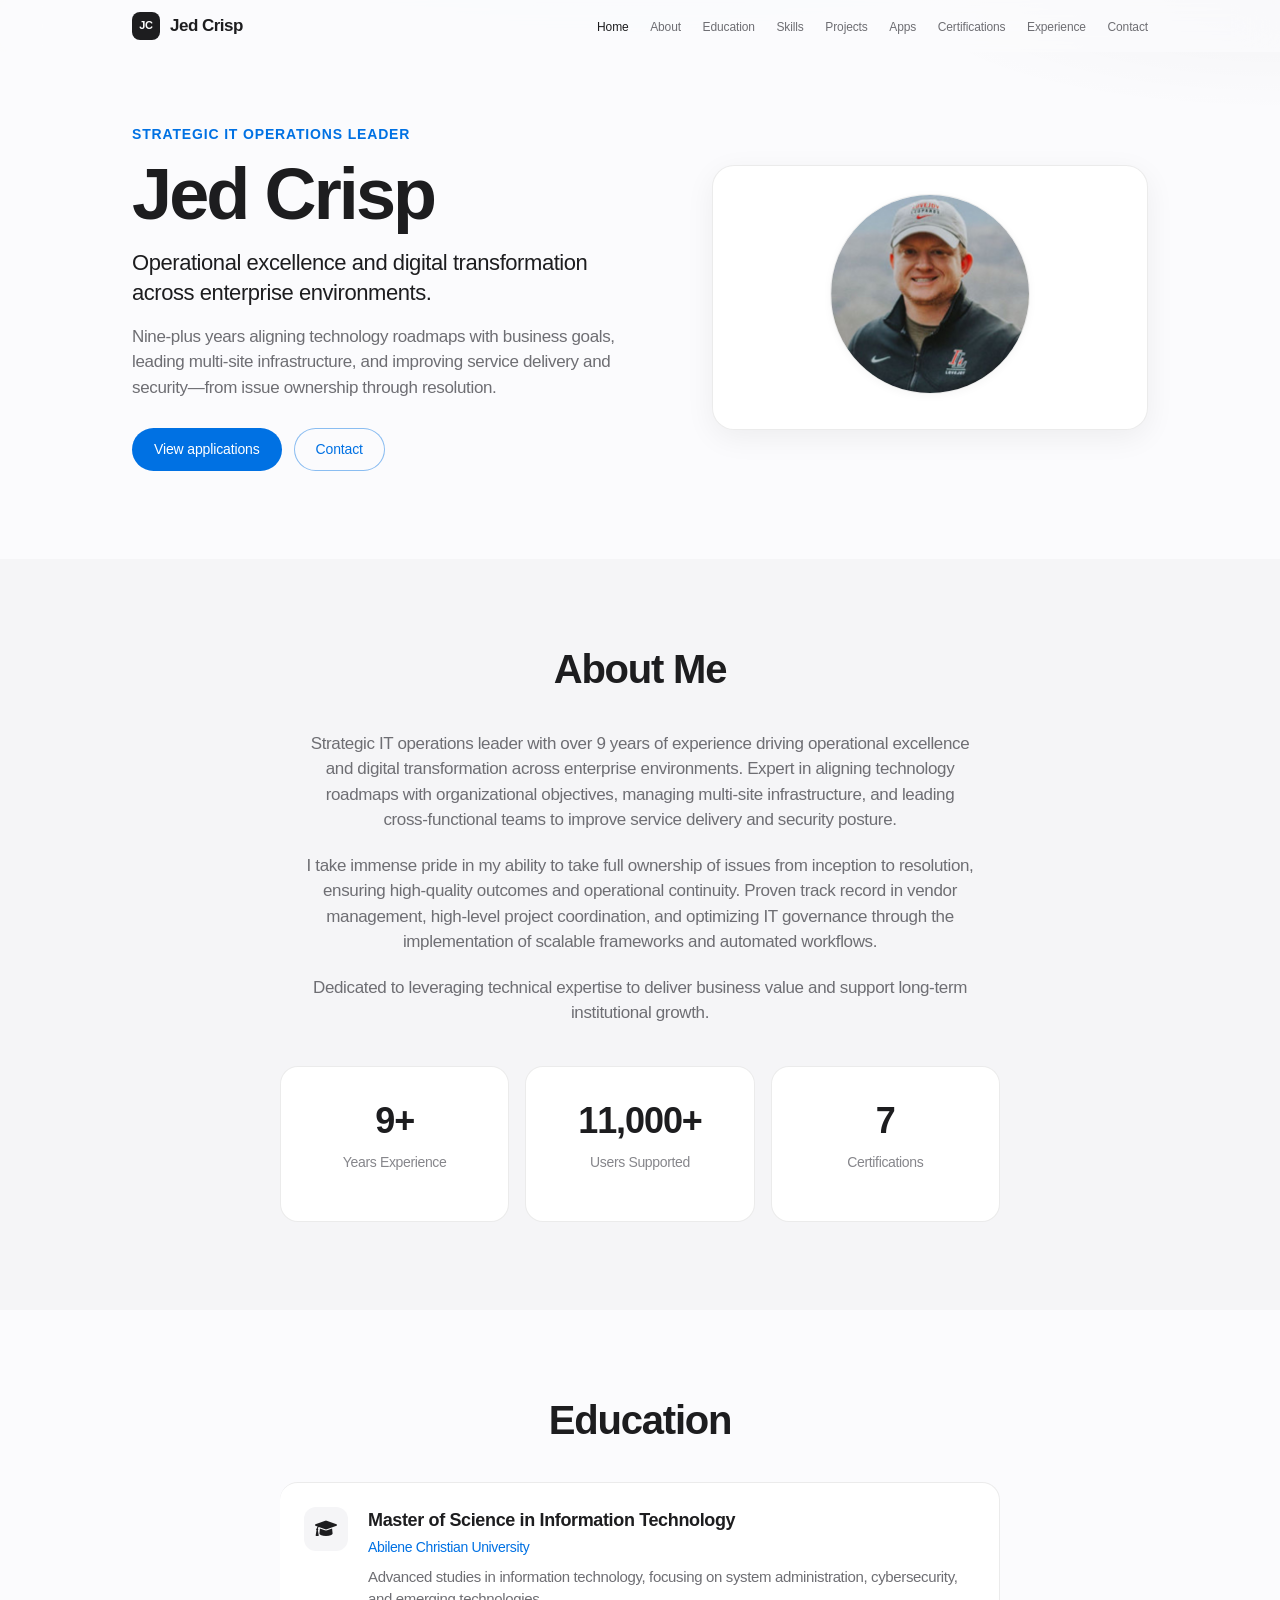
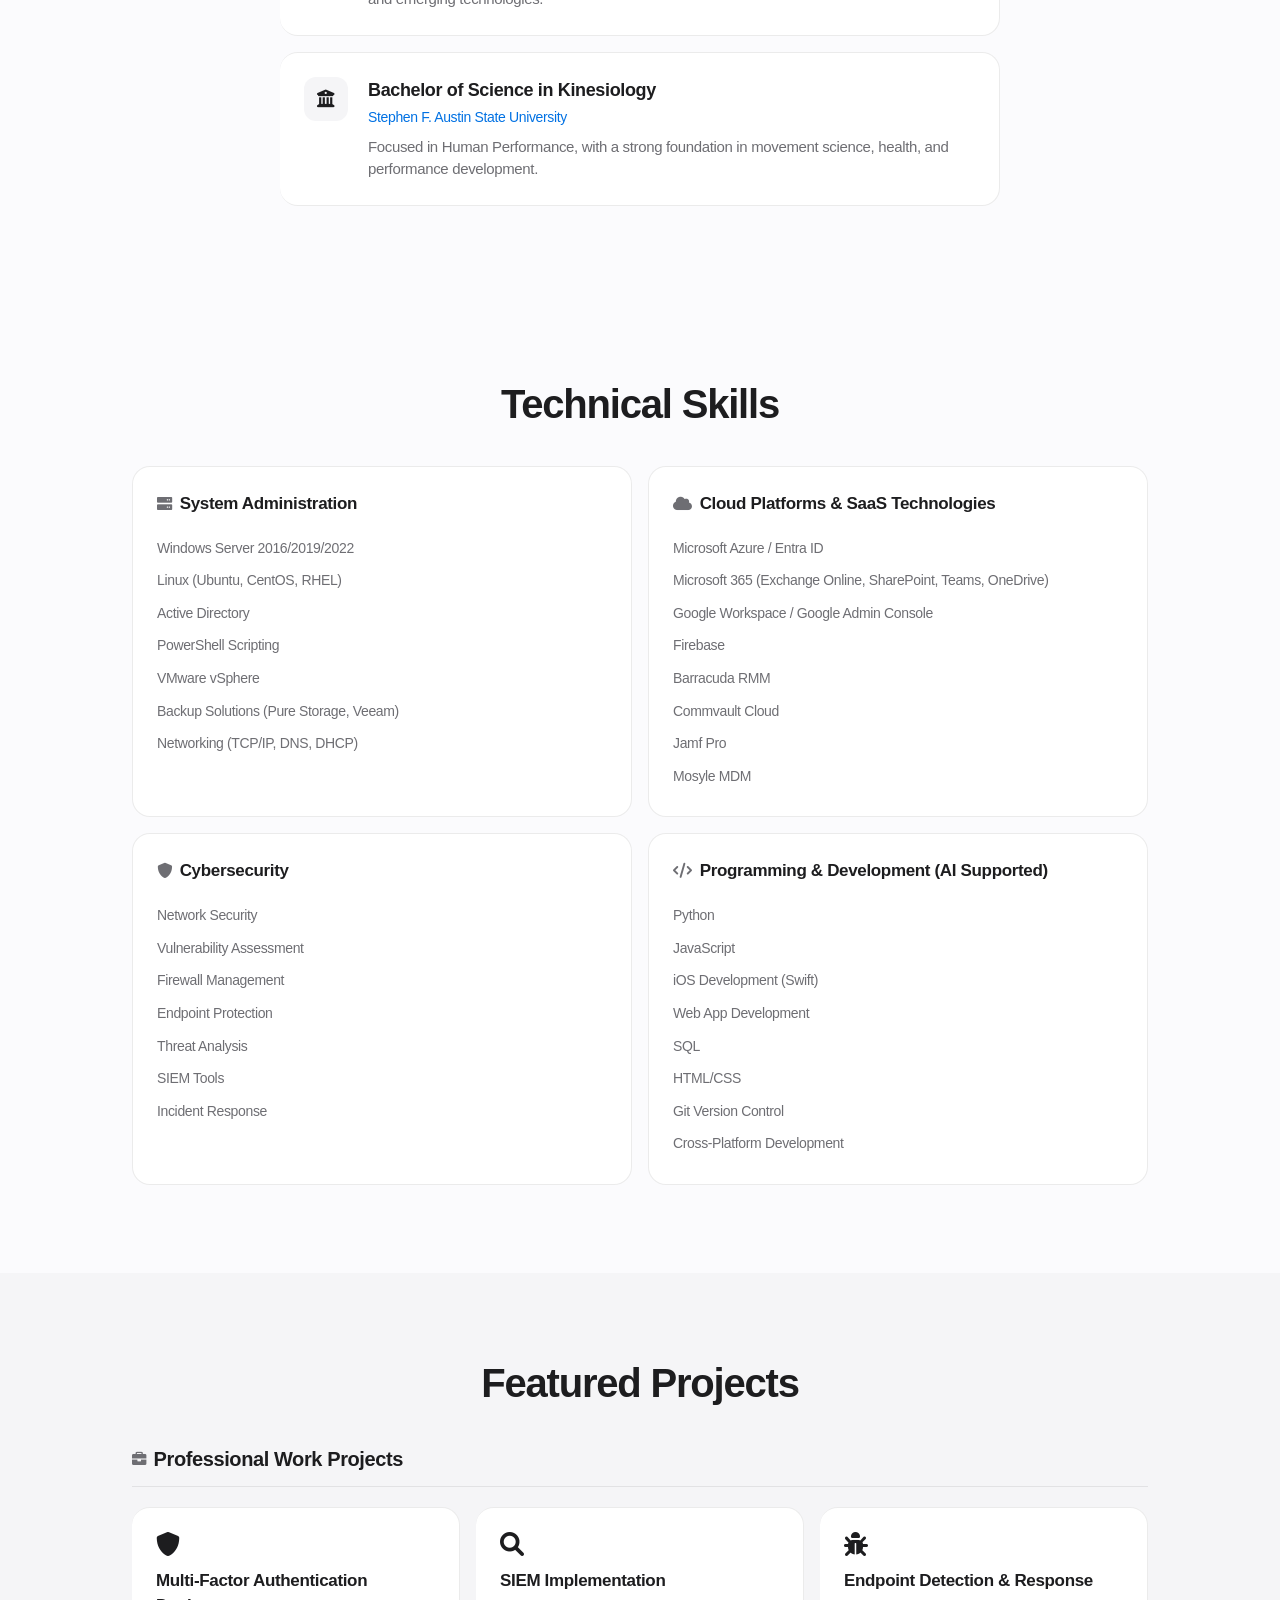
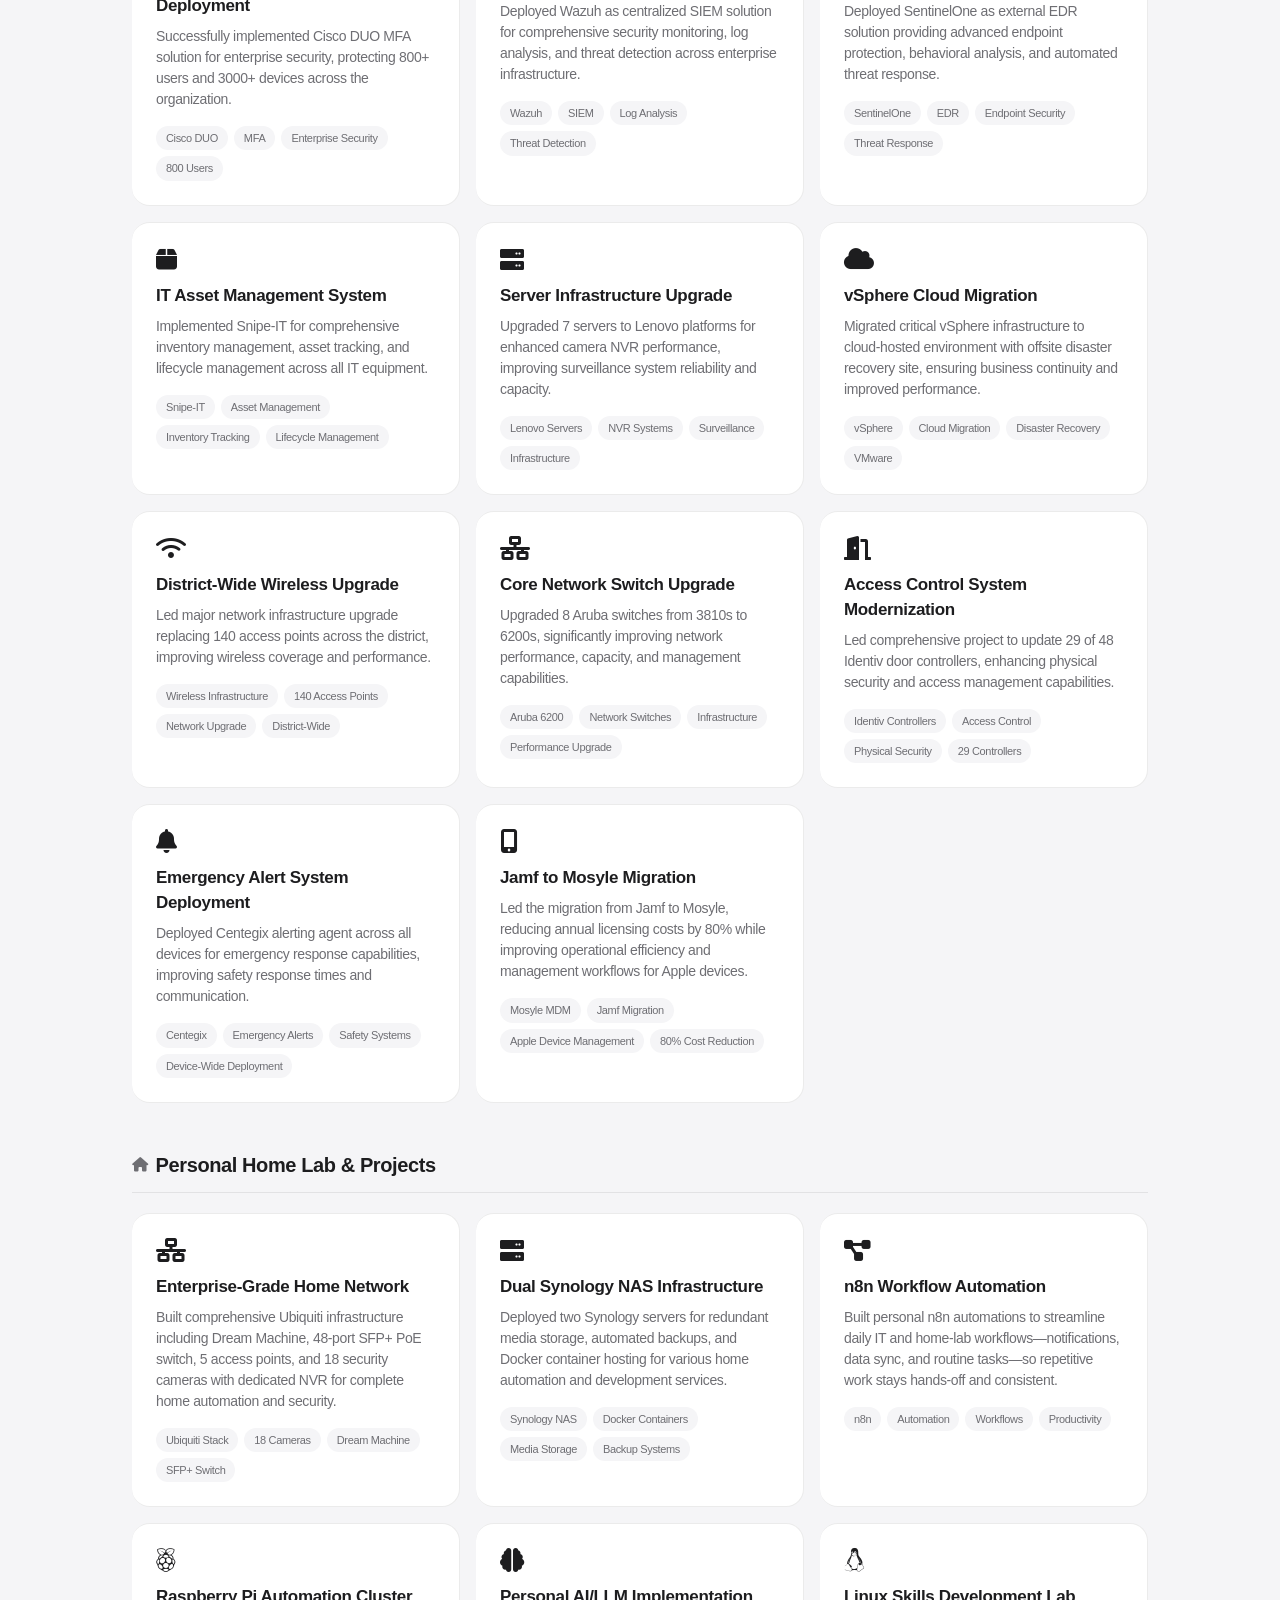
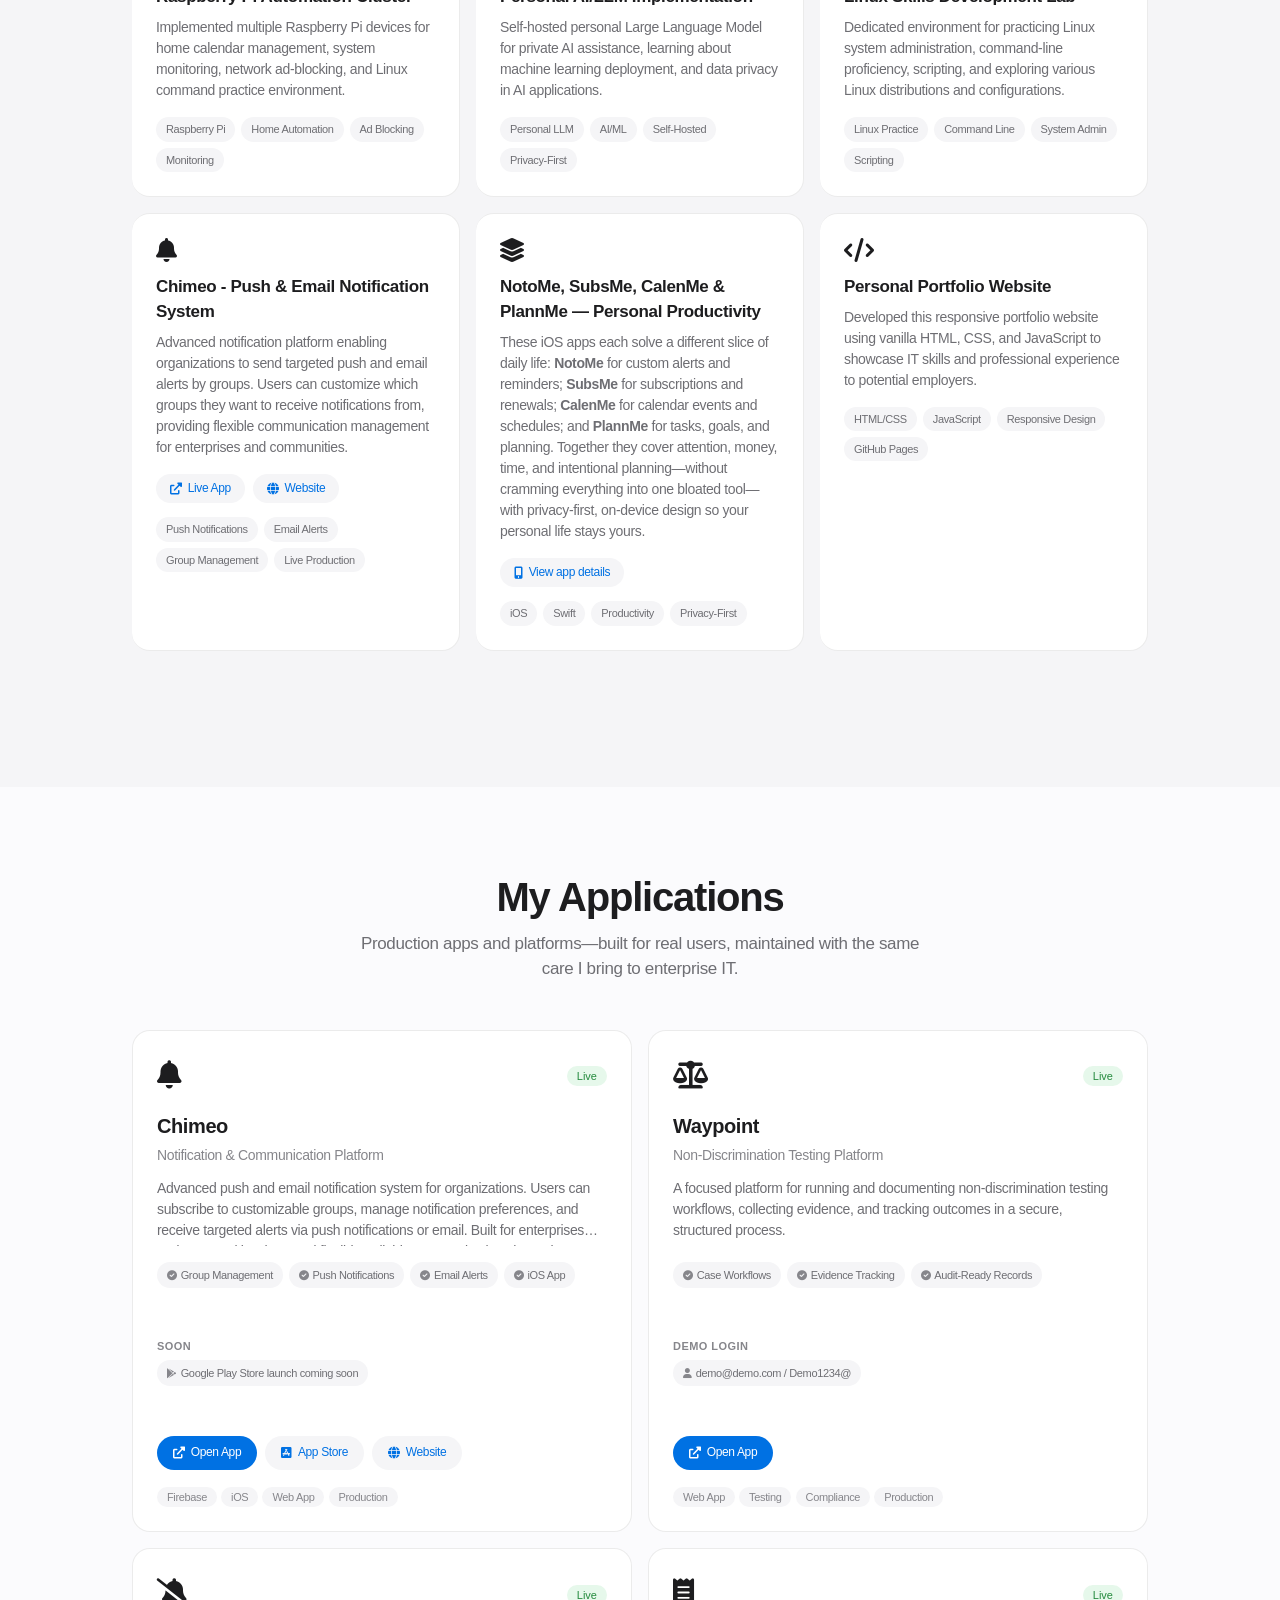
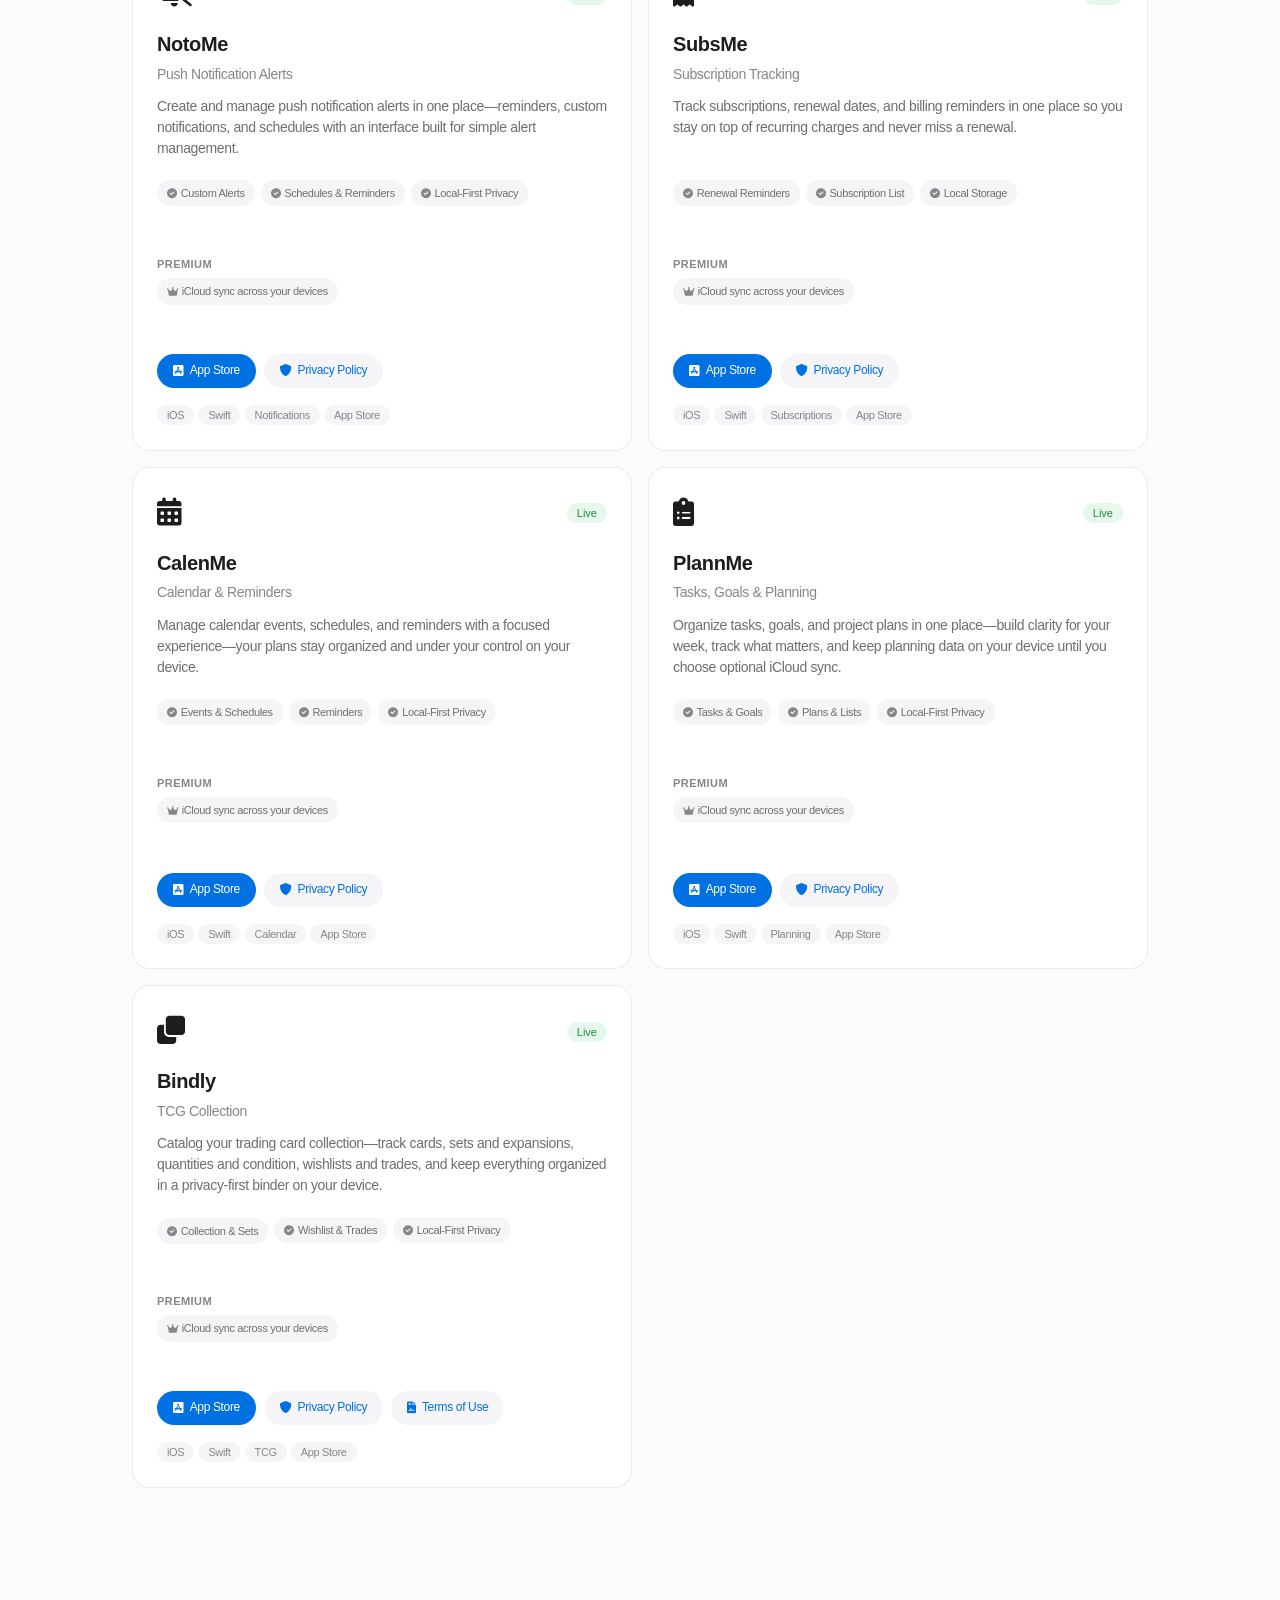
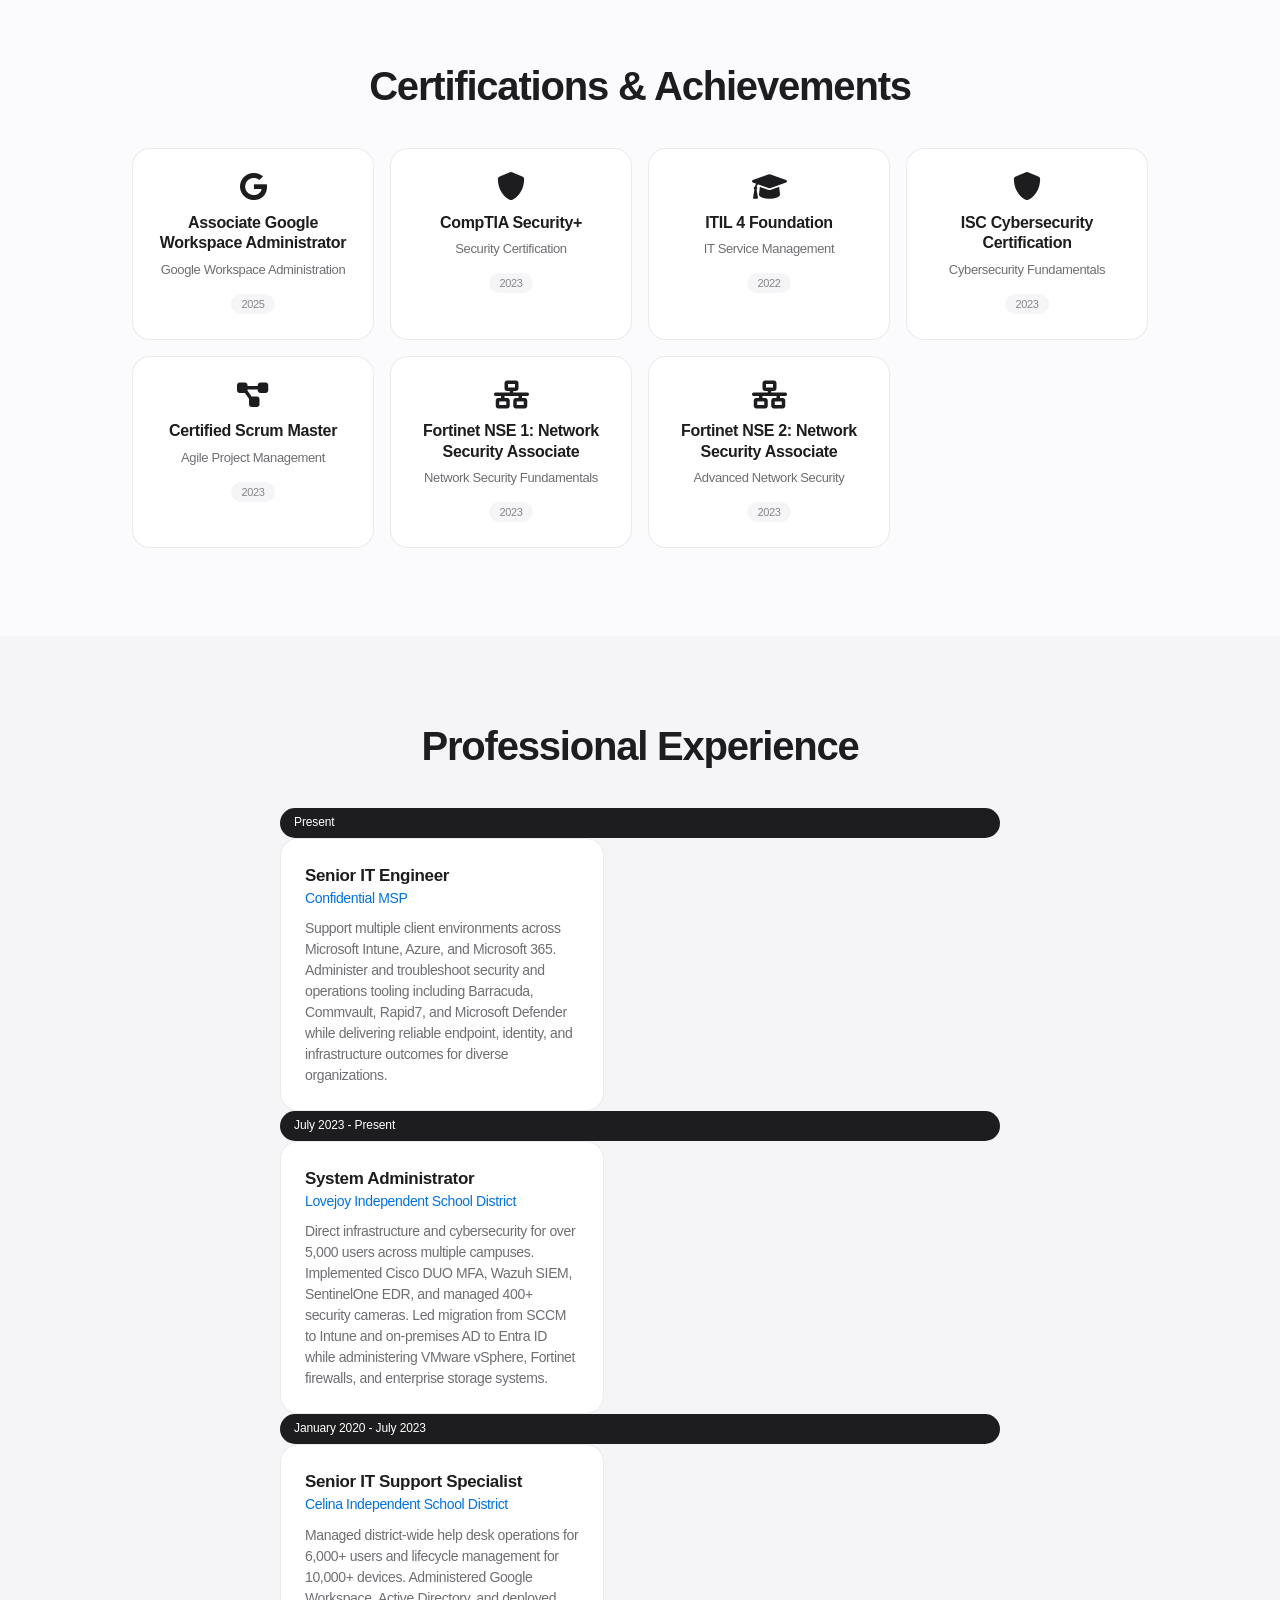
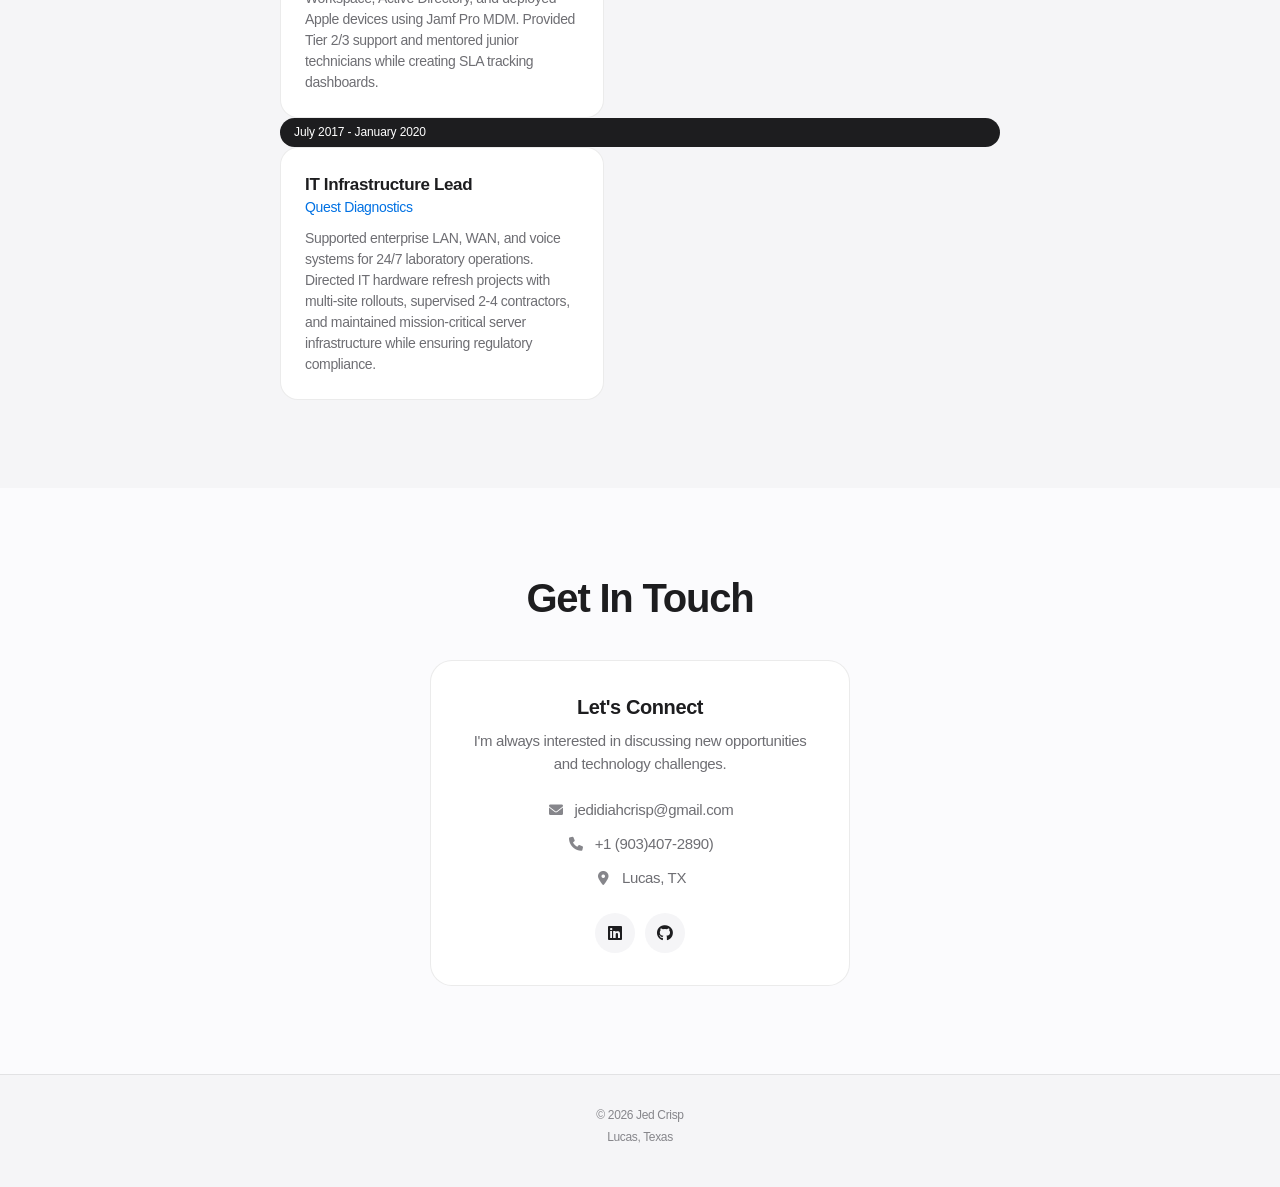
==== commit 6a8ab6d2: "Refresh portfolio design and update professional profile Apply a cleaner Apple-inspired UI, remove S" ====
--- a/index.html
+++ b/index.html
@@ -3,20 +3,20 @@
 <head>
     <meta charset="UTF-8">
     <meta name="viewport" content="width=device-width, initial-scale=1.0">
-    <title>Jed Crisp - IT Professional Portfolio</title>
+    <title>Jed Crisp — Strategic IT Operations Leader</title>
+    <meta name="description" content="Jed Crisp — Strategic IT operations leader with 9+ years driving operational excellence, digital transformation, and secure enterprise infrastructure.">
+    <meta name="theme-color" content="#fbfbfd">
     <link rel="stylesheet" href="styles/main.css">
-    <link rel="preconnect" href="https://fonts.googleapis.com">
-    <link rel="preconnect" href="https://fonts.gstatic.com" crossorigin>
-    <link href="https://fonts.googleapis.com/css2?family=Inter:wght@300;400;500;600;700&display=swap" rel="stylesheet">
     <link rel="stylesheet" href="https://cdnjs.cloudflare.com/ajax/libs/font-awesome/6.0.0/css/all.min.css">
 </head>
 <body>
     <!-- Navigation -->
     <nav class="navbar">
         <div class="nav-container">
-            <div class="nav-logo">
-                <h2>Jed Crisp</h2>
-            </div>
+            <a href="#home" class="nav-logo" aria-label="Jed Crisp home">
+                <span class="nav-logo-mark">JC</span>
+                <span class="nav-logo-text">Jed Crisp</span>
+            </a>
             <ul class="nav-menu">
                 <li><a href="#home" class="nav-link">Home</a></li>
                 <li><a href="#about" class="nav-link">About</a></li>
@@ -28,11 +28,11 @@
                 <li><a href="#experience" class="nav-link">Experience</a></li>
                 <li><a href="#contact" class="nav-link">Contact</a></li>
             </ul>
-            <div class="hamburger">
+            <button type="button" class="hamburger" aria-label="Open menu" aria-expanded="false">
                 <span class="bar"></span>
                 <span class="bar"></span>
                 <span class="bar"></span>
-            </div>
+            </button>
         </div>
     </nav>
 
@@ -40,23 +40,21 @@
     <section id="home" class="hero">
         <div class="hero-container">
             <div class="hero-content">
-                <h1 class="hero-title">
-                    Hi, I'm <span class="highlight">Jed Crisp</span>
-                </h1>
-                <p class="hero-subtitle">IT Professional & Technology Enthusiast</p>
+                <p class="hero-eyebrow">Strategic IT Operations Leader</p>
+                <h1 class="hero-title">Jed Crisp</h1>
+                <p class="hero-subtitle">Operational excellence and digital transformation across enterprise environments.</p>
                 <p class="hero-description">
-                    Passionate about leveraging technology to solve complex problems and drive innovation. 
-                    Specialized in system administration, cloud computing, and cybersecurity.
+                    Nine-plus years aligning technology roadmaps with business goals, leading multi-site infrastructure, and improving service delivery and security—from issue ownership through resolution.
                 </p>
                 <div class="hero-buttons">
-                    <a href="#projects" class="btn btn-primary">View My Work</a>
-                    <a href="#contact" class="btn btn-secondary">Get In Touch</a>
+                    <a href="#apps" class="btn btn-primary">View applications</a>
+                    <a href="#contact" class="btn btn-secondary">Contact</a>
                 </div>
             </div>
             <div class="hero-image">
                 <div class="profile-card">
                     <div class="profile-img">
-                        <img src="images/profile.jpg" alt="Jed Crisp - IT Professional" />
+                        <img src="images/profile.jpg" alt="Jed Crisp - Strategic IT Operations Leader" />
                     </div>
                 </div>
             </div>
@@ -70,14 +68,13 @@
             <div class="about-content">
                 <div class="about-text">
                     <p>
-                        I'm an IT professional with a passion for technology and continuous learning. 
-                        With experience in various aspects of information technology, I enjoy tackling 
-                        challenging problems and implementing efficient solutions.
+                        Strategic IT operations leader with over 9 years of experience driving operational excellence and digital transformation across enterprise environments. Expert in aligning technology roadmaps with organizational objectives, managing multi-site infrastructure, and leading cross-functional teams to improve service delivery and security posture.
                     </p>
                     <p>
-                        My expertise spans across multiple domains including system administration, 
-                        cloud platforms, cybersecurity, and software development. I believe in 
-                        staying current with emerging technologies and best practices in the industry.
+                        I take immense pride in my ability to take full ownership of issues from inception to resolution, ensuring high-quality outcomes and operational continuity. Proven track record in vendor management, high-level project coordination, and optimizing IT governance through the implementation of scalable frameworks and automated workflows.
+                    </p>
+                    <p>
+                        Dedicated to leveraging technical expertise to deliver business value and support long-term institutional growth.
                     </p>
                     <div class="stats">
                         <div class="stat-item">
@@ -145,11 +142,16 @@
                     </ul>
                 </div>
                 <div class="skill-category">
-                    <h3><i class="fas fa-cloud"></i> Cloud Platforms</h3>
+                    <h3><i class="fas fa-cloud"></i> Cloud Platforms &amp; SaaS Technologies</h3>
                     <ul>
-                        <li>Google Workspace Administration</li>
-                        <li>Microsoft 365 Administration</li>
-                        <li>Microsoft Intune (Endpoint Management)</li>
+                        <li>Microsoft Azure / Entra ID</li>
+                        <li>Microsoft 365 (Exchange Online, SharePoint, Teams, OneDrive)</li>
+                        <li>Google Workspace / Google Admin Console</li>
+                        <li>Firebase</li>
+                        <li>Barracuda RMM</li>
+                        <li>Commvault Cloud</li>
+                        <li>Jamf Pro</li>
+                        <li>Mosyle MDM</li>
                     </ul>
                 </div>
                 <div class="skill-category">
@@ -368,6 +370,19 @@
                     </div>
                     <div class="project-card">
                         <div class="project-icon">
+                            <i class="fas fa-project-diagram"></i>
+                        </div>
+                        <h3>n8n Workflow Automation</h3>
+                        <p>Built personal n8n automations to streamline daily IT and home-lab workflows—notifications, data sync, and routine tasks—so repetitive work stays hands-off and consistent.</p>
+                        <div class="project-tech">
+                            <span>n8n</span>
+                            <span>Automation</span>
+                            <span>Workflows</span>
+                            <span>Productivity</span>
+                        </div>
+                    </div>
+                    <div class="project-card">
+                        <div class="project-icon">
                             <i class="fab fa-raspberry-pi"></i>
                         </div>
                         <h3>Raspberry Pi Automation Cluster</h3>
@@ -469,7 +484,7 @@
         <div class="container">
             <h2 class="section-title">My Applications</h2>
             <div class="apps-intro">
-                <p>Explore the live applications I've developed and deployed. These production apps serve real users and demonstrate practical implementations of modern web technologies.</p>
+                <p class="section-lead">Production apps and platforms—built for real users, maintained with the same care I bring to enterprise IT.</p>
             </div>
             <div class="apps-grid">
                 <div class="app-card featured">
@@ -579,56 +594,6 @@
                         <span>Testing</span>
                         <span>Compliance</span>
                         <span>Production</span>
-                    </div>
-                </div>
-
-                <div class="app-card featured">
-                    <div class="app-header">
-                        <div class="app-icon">
-                            <i class="fas fa-briefcase"></i>
-                        </div>
-                        <div class="app-status">
-                            <span class="status-badge live">Live</span>
-                        </div>
-                    </div>
-                    <h3>Scoutboard</h3>
-                    <p class="app-category">Job Tracking Web App</p>
-                    <p class="app-description">
-                        Scoutboard helps job seekers organize companies, roles, applications, and follow-ups in one focused place so the search stays clear without the mess.
-                    </p>
-                    <div class="app-features">
-                        <div class="feature-tag">
-                            <i class="fas fa-check-circle"></i>
-                            <span>Company Tracking</span>
-                        </div>
-                        <div class="feature-tag">
-                            <i class="fas fa-check-circle"></i>
-                            <span>Application Pipeline</span>
-                        </div>
-                        <div class="feature-tag">
-                            <i class="fas fa-check-circle"></i>
-                            <span>Follow-Up Notes</span>
-                        </div>
-                    </div>
-                    <div class="app-links">
-                        <a href="scoutboard-support.html" target="_blank" rel="noopener noreferrer" class="app-btn primary">
-                            <i class="fas fa-life-ring"></i>
-                            Support
-                        </a>
-                        <a href="scoutboard-privacy-policy.html" target="_blank" rel="noopener noreferrer" class="app-btn secondary">
-                            <i class="fas fa-shield-alt"></i>
-                            Privacy Policy
-                        </a>
-                        <a href="scoutboard-terms.html" target="_blank" rel="noopener noreferrer" class="app-btn secondary">
-                            <i class="fas fa-file-contract"></i>
-                            Terms of Use
-                        </a>
-                    </div>
-                    <div class="app-tech">
-                        <span>Web App</span>
-                        <span>Job Search</span>
-                        <span>Productivity</span>
-                        <span>Tracking</span>
                     </div>
                 </div>
 
@@ -974,6 +939,14 @@
         <div class="container">
             <h2 class="section-title">Professional Experience</h2>
             <div class="timeline">
+                <div class="timeline-item">
+                    <div class="timeline-date">Present</div>
+                    <div class="timeline-content">
+                        <h3>Senior IT Engineer</h3>
+                        <h4>Confidential MSP</h4>
+                        <p>Support multiple client environments across Microsoft Intune, Azure, and Microsoft 365. Administer and troubleshoot security and operations tooling including Barracuda, Commvault, Rapid7, and Microsoft Defender while delivering reliable endpoint, identity, and infrastructure outcomes for diverse organizations.</p>
+                    </div>
+                </div>
                 <div class="timeline-item">
                     <div class="timeline-date">July 2023 - Present</div>
                     <div class="timeline-content">
@@ -1034,7 +1007,8 @@
     <!-- Footer -->
     <footer class="footer">
         <div class="container">
-            <p>&copy; 2025 Jed Crisp. All rights reserved.</p>
+            <p class="footer-copy">&copy; 2026 Jed Crisp</p>
+            <p class="footer-tagline">Lucas, Texas</p>
         </div>
     </footer>
 
--- a/styles/main.css
+++ b/styles/main.css
@@ -1,4 +1,27 @@
-/* Reset and Base Styles */
+/* Apple-inspired design system */
+:root {
+    --bg: #fbfbfd;
+    --bg-elevated: #ffffff;
+    --bg-muted: #f5f5f7;
+    --text: #1d1d1f;
+    --text-secondary: #6e6e73;
+    --text-tertiary: #86868b;
+    --accent: #0071e3;
+    --accent-hover: #0077ed;
+    --border: rgba(0, 0, 0, 0.08);
+    --border-strong: rgba(0, 0, 0, 0.12);
+    --shadow-sm: 0 2px 8px rgba(0, 0, 0, 0.04);
+    --shadow-md: 0 8px 30px rgba(0, 0, 0, 0.06);
+    --shadow-lg: 0 18px 50px rgba(0, 0, 0, 0.08);
+    --radius-sm: 12px;
+    --radius-md: 18px;
+    --radius-lg: 22px;
+    --radius-pill: 980px;
+    --nav-height: 52px;
+    --ease: cubic-bezier(0.25, 0.1, 0.25, 1);
+    --font: -apple-system, BlinkMacSystemFont, "SF Pro Text", "SF Pro Display", "Segoe UI", Roboto, Helvetica, Arial, sans-serif;
+}
+
 * {
     margin: 0;
     padding: 0;
@@ -7,379 +30,457 @@
 
 html {
     scroll-behavior: smooth;
+    -webkit-font-smoothing: antialiased;
+    -moz-osx-font-smoothing: grayscale;
 }
 
 body {
-    font-family: 'Inter', -apple-system, BlinkMacSystemFont, 'Segoe UI', Roboto, sans-serif;
-    line-height: 1.6;
-    color: #333;
+    font-family: var(--font);
+    line-height: 1.47059;
+    letter-spacing: -0.022em;
+    color: var(--text);
+    background: var(--bg);
     overflow-x: hidden;
 }
 
 .container {
-    max-width: 1200px;
+    max-width: 1060px;
     margin: 0 auto;
-    padding: 0 2rem;
+    padding: 0 22px;
 }
 
 /* Navigation */
 .navbar {
     position: fixed;
     top: 0;
+    left: 0;
+    right: 0;
+    z-index: 1000;
+    height: var(--nav-height);
+    display: flex;
+    align-items: center;
+    background: rgba(251, 251, 253, 0.72);
+    backdrop-filter: saturate(180%) blur(20px);
+    -webkit-backdrop-filter: saturate(180%) blur(20px);
+    border-bottom: 1px solid transparent;
+    transition: background 0.35s var(--ease), border-color 0.35s var(--ease), box-shadow 0.35s var(--ease);
+}
+
+.navbar.scrolled {
+    background: rgba(251, 251, 253, 0.88);
+    border-bottom-color: var(--border);
+    box-shadow: var(--shadow-sm);
+}
+
+.nav-container {
+    max-width: 1060px;
     width: 100%;
-    background: rgba(255, 255, 255, 0.95);
-    backdrop-filter: blur(10px);
-    z-index: 1000;
-    transition: all 0.3s ease;
-    border-bottom: 1px solid rgba(0, 0, 0, 0.1);
-}
-
-.nav-container {
-    max-width: 1200px;
     margin: 0 auto;
-    padding: 0 2rem;
+    padding: 0 22px;
     display: flex;
     justify-content: space-between;
     align-items: center;
-    height: 70px;
-}
-
-.nav-logo h2 {
-    color: #2563eb;
-    font-weight: 700;
+    height: 100%;
+}
+
+.nav-logo {
+    display: inline-flex;
+    align-items: center;
+    gap: 10px;
+    text-decoration: none;
+    color: var(--text);
+}
+
+.nav-logo-mark {
+    display: inline-flex;
+    align-items: center;
+    justify-content: center;
+    width: 28px;
+    height: 28px;
+    border-radius: 8px;
+    background: var(--text);
+    color: var(--bg-elevated);
+    font-size: 11px;
+    font-weight: 600;
+    letter-spacing: -0.02em;
+}
+
+.nav-logo-text {
+    font-size: 17px;
+    font-weight: 600;
+    letter-spacing: -0.03em;
 }
 
 .nav-menu {
     display: flex;
     list-style: none;
-    gap: 2rem;
+    gap: 1.35rem;
 }
 
 .nav-link {
     text-decoration: none;
-    color: #333;
-    font-weight: 500;
-    transition: color 0.3s ease;
-    position: relative;
-}
-
-.nav-link:hover {
-    color: #2563eb;
+    color: var(--text-secondary);
+    font-size: 12px;
+    font-weight: 400;
+    letter-spacing: -0.01em;
+    transition: color 0.2s var(--ease);
+}
+
+.nav-link:hover,
+.nav-link.active {
+    color: var(--text);
 }
 
 .nav-link::after {
-    content: '';
-    position: absolute;
-    width: 0;
-    height: 2px;
-    bottom: -5px;
-    left: 0;
-    background-color: #2563eb;
-    transition: width 0.3s ease;
-}
-
-.nav-link:hover::after {
-    width: 100%;
-}
-
-/* Hamburger Menu */
+    display: none;
+}
+
 .hamburger {
     display: none;
     flex-direction: column;
+    justify-content: center;
+    gap: 5px;
     cursor: pointer;
+    padding: 8px;
+    border: none;
+    background: transparent;
 }
 
 .bar {
-    width: 25px;
-    height: 3px;
-    background-color: #333;
-    margin: 3px 0;
-    transition: 0.3s;
-}
-
-/* Hero Section */
+    width: 18px;
+    height: 1.5px;
+    background: var(--text);
+    border-radius: 1px;
+    transition: transform 0.25s var(--ease), opacity 0.25s var(--ease);
+}
+
+.hamburger.active .bar:nth-child(1) {
+    transform: translateY(6.5px) rotate(45deg);
+}
+
+.hamburger.active .bar:nth-child(2) {
+    opacity: 0;
+}
+
+.hamburger.active .bar:nth-child(3) {
+    transform: translateY(-6.5px) rotate(-45deg);
+}
+
+/* Hero */
 .hero {
-    min-height: 80vh;
-    display: flex;
-    align-items: center;
-    background: linear-gradient(135deg, #667eea 0%, #764ba2 100%);
-    color: white;
+    min-height: auto;
+    padding: calc(var(--nav-height) + 72px) 0 88px;
+    background: var(--bg);
+    color: var(--text);
     position: relative;
     overflow: hidden;
-    padding: 2rem 0;
 }
 
 .hero::before {
     content: '';
     position: absolute;
-    top: 0;
-    left: 0;
-    right: 0;
-    bottom: 0;
-    background: url('data:image/svg+xml,<svg xmlns="http://www.w3.org/2000/svg" viewBox="0 0 100 100"><defs><pattern id="grid" width="10" height="10" patternUnits="userSpaceOnUse"><path d="M 10 0 L 0 0 0 10" fill="none" stroke="rgba(255,255,255,0.1)" stroke-width="1"/></pattern></defs><rect width="100" height="100" fill="url(%23grid)"/></svg>');
-    opacity: 0.1;
+    inset: 0;
+    background:
+        radial-gradient(ellipse 80% 50% at 50% -20%, rgba(0, 113, 227, 0.08), transparent 55%),
+        radial-gradient(ellipse 60% 40% at 100% 0%, rgba(0, 0, 0, 0.03), transparent 50%);
+    pointer-events: none;
 }
 
 .hero-container {
-    max-width: 1200px;
+    max-width: 1060px;
     margin: 0 auto;
-    padding: 0 2rem;
+    padding: 0 22px;
     display: grid;
-    grid-template-columns: 1fr 1fr;
-    gap: 3rem;
+    grid-template-columns: 1.1fr 0.9fr;
+    gap: 48px;
     align-items: center;
     position: relative;
     z-index: 1;
 }
 
+.hero-eyebrow {
+    font-size: 14px;
+    font-weight: 600;
+    letter-spacing: 0.06em;
+    text-transform: uppercase;
+    color: var(--accent);
+    margin-bottom: 12px;
+}
+
 .hero-title {
-    font-size: 3rem;
+    font-size: clamp(2.75rem, 6vw, 4.5rem);
     font-weight: 700;
-    margin-bottom: 0.8rem;
-    line-height: 1.2;
+    letter-spacing: -0.04em;
+    line-height: 1.05;
+    margin-bottom: 16px;
+    color: var(--text);
 }
 
 .highlight {
-    color: #fbbf24;
+    color: inherit;
 }
 
 .hero-subtitle {
-    font-size: 1.5rem;
-    font-weight: 500;
-    margin-bottom: 1rem;
-    color: #e5e7eb;
+    font-size: clamp(1.125rem, 2.5vw, 1.375rem);
+    font-weight: 400;
+    letter-spacing: -0.02em;
+    line-height: 1.35;
+    color: var(--text);
+    margin-bottom: 16px;
+    max-width: 32rem;
 }
 
 .hero-description {
-    font-size: 1.1rem;
-    margin-bottom: 2rem;
-    color: #d1d5db;
-    line-height: 1.7;
+    font-size: 17px;
+    line-height: 1.5;
+    color: var(--text-secondary);
+    margin-bottom: 28px;
+    max-width: 34rem;
 }
 
 .hero-buttons {
     display: flex;
-    gap: 1rem;
+    gap: 12px;
     flex-wrap: wrap;
 }
 
 .btn {
-    padding: 1rem 2rem;
-    border: none;
-    border-radius: 8px;
-    font-weight: 600;
+    padding: 11px 22px;
+    border-radius: var(--radius-pill);
+    font-size: 14px;
+    font-weight: 400;
+    letter-spacing: -0.01em;
     text-decoration: none;
     cursor: pointer;
-    transition: all 0.3s ease;
-    display: inline-block;
+    transition: background 0.25s var(--ease), color 0.25s var(--ease), transform 0.2s var(--ease), box-shadow 0.25s var(--ease);
+    display: inline-flex;
+    align-items: center;
+    justify-content: center;
+    border: none;
 }
 
 .btn-primary {
-    background: #2563eb;
-    color: white;
+    background: var(--accent);
+    color: #fff;
 }
 
 .btn-primary:hover {
-    background: #1d4ed8;
-    transform: translateY(-2px);
+    background: var(--accent-hover);
+    transform: scale(1.02);
 }
 
 .btn-secondary {
     background: transparent;
-    color: white;
-    border: 2px solid white;
+    color: var(--accent);
+    box-shadow: inset 0 0 0 1px rgba(0, 113, 227, 0.45);
 }
 
 .btn-secondary:hover {
-    background: white;
-    color: #2563eb;
+    background: rgba(0, 113, 227, 0.06);
+    transform: scale(1.02);
 }
 
 .profile-card {
-    background: rgba(255, 255, 255, 0.1);
-    backdrop-filter: blur(10px);
-    border-radius: 20px;
-    padding: 2rem;
+    background: var(--bg-elevated);
+    border-radius: var(--radius-lg);
+    padding: 28px;
     text-align: center;
-    border: 1px solid rgba(255, 255, 255, 0.2);
-}
-
-.profile-img i {
-    font-size: 8rem;
-    color: #fbbf24;
+    border: 1px solid var(--border);
+    box-shadow: var(--shadow-md);
 }
 
 .profile-img img {
-    width: 150px;
-    height: 150px;
+    width: 200px;
+    height: 200px;
     border-radius: 50%;
     object-fit: cover;
-    border: 4px solid #fbbf24;
-    box-shadow: 0 8px 32px rgba(0, 0, 0, 0.2);
-}
-
-/* Section Styles */
+    border: 1px solid var(--border);
+    box-shadow: var(--shadow-sm);
+}
+
+/* Sections */
 section {
-    padding: 5rem 0;
+    padding: 88px 0;
 }
 
 .section-title {
     text-align: center;
-    font-size: 2.5rem;
+    font-size: clamp(2rem, 4vw, 2.5rem);
     font-weight: 700;
-    margin-bottom: 3rem;
-    color: #1f2937;
-    position: relative;
+    letter-spacing: -0.03em;
+    line-height: 1.1;
+    margin-bottom: 40px;
+    color: var(--text);
 }
 
 .section-title::after {
-    content: '';
-    position: absolute;
-    bottom: -10px;
-    left: 50%;
-    transform: translateX(-50%);
-    width: 60px;
-    height: 4px;
-    background: linear-gradient(90deg, #2563eb, #7c3aed);
-    border-radius: 2px;
-}
-
-/* About Section */
+    display: none;
+}
+
+.section-lead {
+    text-align: center;
+    max-width: 36rem;
+    margin: 0 auto 48px;
+    font-size: 17px;
+    line-height: 1.5;
+    color: var(--text-secondary);
+}
+
+/* About */
 .about {
-    background: #f9fafb;
+    background: var(--bg-muted);
 }
 
 .about-text p {
-    font-size: 1.1rem;
-    margin-bottom: 1.5rem;
-    color: #4b5563;
-    line-height: 1.7;
+    font-size: 17px;
+    margin-bottom: 1.25rem;
+    color: var(--text-secondary);
+    line-height: 1.5;
+    max-width: 42rem;
+    margin-left: auto;
+    margin-right: auto;
+    text-align: center;
 }
 
 .stats {
     display: grid;
     grid-template-columns: repeat(3, 1fr);
-    gap: 2rem;
-    margin-top: 3rem;
+    gap: 16px;
+    margin-top: 40px;
+    max-width: 720px;
+    margin-left: auto;
+    margin-right: auto;
 }
 
 .stat-item {
     text-align: center;
-    padding: 2rem;
-    background: white;
-    border-radius: 12px;
-    box-shadow: 0 4px 6px rgba(0, 0, 0, 0.05);
+    padding: 28px 20px;
+    background: var(--bg-elevated);
+    border-radius: var(--radius-md);
+    border: 1px solid var(--border);
+    box-shadow: none;
+    transition: transform 0.35s var(--ease), box-shadow 0.35s var(--ease);
+}
+
+.stat-item:hover {
+    transform: translateY(-2px);
+    box-shadow: var(--shadow-sm);
 }
 
 .stat-item h3 {
-    font-size: 2.5rem;
+    font-size: 2.25rem;
     font-weight: 700;
-    color: #2563eb;
-    margin-bottom: 0.5rem;
+    letter-spacing: -0.03em;
+    color: var(--text);
+    margin-bottom: 4px;
 }
 
 .stat-item p {
-    color: #6b7280;
-    font-weight: 500;
-}
-
-/* Education Section */
+    color: var(--text-tertiary);
+    font-size: 14px;
+    font-weight: 400;
+}
+
+/* Education */
 .education {
-    background: white;
+    background: var(--bg);
 }
 
 .education-timeline {
-    max-width: 800px;
+    max-width: 720px;
     margin: 0 auto;
     display: flex;
     flex-direction: column;
-    gap: 2.5rem;
+    gap: 16px;
 }
 
 .education-item {
     display: flex;
-    gap: 2rem;
+    gap: 20px;
     align-items: flex-start;
-    background: white;
-    padding: 2rem;
-    border-radius: 12px;
-    box-shadow: 0 4px 20px rgba(0, 0, 0, 0.1);
-    transition: transform 0.3s ease;
-    border-left: 4px solid #2563eb;
+    background: var(--bg-elevated);
+    padding: 24px;
+    border-radius: var(--radius-md);
+    border: 1px solid var(--border);
+    box-shadow: none;
+    border-left: none;
+    transition: transform 0.35s var(--ease), box-shadow 0.35s var(--ease);
 }
 
 .education-item:hover {
-    transform: translateY(-5px);
-    box-shadow: 0 8px 30px rgba(0, 0, 0, 0.15);
+    transform: translateY(-2px);
+    box-shadow: var(--shadow-md);
 }
 
 .education-icon {
     flex-shrink: 0;
-    width: 60px;
-    height: 60px;
-    background: linear-gradient(135deg, #2563eb, #7c3aed);
-    border-radius: 50%;
+    width: 44px;
+    height: 44px;
+    background: var(--bg-muted);
+    border-radius: 12px;
     display: flex;
     align-items: center;
     justify-content: center;
-    color: white;
-    font-size: 1.5rem;
-}
-
-.education-content {
-    flex: 1;
+    color: var(--text);
+    font-size: 1.1rem;
 }
 
 .education-content h3 {
-    font-size: 1.5rem;
-    color: #1f2937;
-    margin-bottom: 0.5rem;
-    font-weight: 700;
+    font-size: 1.125rem;
+    color: var(--text);
+    margin-bottom: 4px;
+    font-weight: 600;
+    letter-spacing: -0.02em;
 }
 
 .education-content h4 {
-    font-size: 1.1rem;
-    color: #2563eb;
-    margin-bottom: 0.75rem;
-    font-weight: 600;
+    font-size: 14px;
+    color: var(--accent);
+    margin-bottom: 8px;
+    font-weight: 400;
 }
 
 .education-content p {
-    color: #4b5563;
-    line-height: 1.7;
-    font-size: 1rem;
-}
-
-/* Skills Section */
+    color: var(--text-secondary);
+    line-height: 1.5;
+    font-size: 15px;
+}
+
+/* Skills */
 .skills-grid {
     display: grid;
     grid-template-columns: repeat(2, 1fr);
-    gap: 2rem;
+    gap: 16px;
 }
 
 .skill-category {
-    background: white;
-    padding: 2rem;
-    border-radius: 12px;
-    box-shadow: 0 4px 20px rgba(0, 0, 0, 0.1);
-    transition: transform 0.3s ease;
+    background: var(--bg-elevated);
+    padding: 24px;
+    border-radius: var(--radius-md);
+    border: 1px solid var(--border);
+    box-shadow: none;
+    transition: transform 0.35s var(--ease), box-shadow 0.35s var(--ease);
 }
 
 .skill-category:hover {
-    transform: translateY(-5px);
+    transform: translateY(-2px);
+    box-shadow: var(--shadow-md);
 }
 
 .skill-category h3 {
-    font-size: 1.3rem;
-    margin-bottom: 1.5rem;
-    color: #1f2937;
-    display: flex;
-    align-items: center;
-    gap: 0.5rem;
+    font-size: 1.0625rem;
+    margin-bottom: 16px;
+    color: var(--text);
+    font-weight: 600;
+    letter-spacing: -0.02em;
+    display: flex;
+    align-items: center;
+    gap: 8px;
 }
 
 .skill-category h3 i {
-    color: #2563eb;
+    color: var(--text-secondary);
+    font-size: 0.95rem;
 }
 
 .skill-category ul {
@@ -387,186 +488,278 @@
 }
 
 .skill-category li {
-    padding: 0.5rem 0;
-    color: #4b5563;
+    padding: 6px 0;
+    color: var(--text-secondary);
+    font-size: 14px;
     position: relative;
-    padding-left: 1.5rem;
+    padding-left: 0;
 }
 
 .skill-category li::before {
-    content: '▸';
-    position: absolute;
-    left: 0;
-    color: #2563eb;
-    font-weight: bold;
-}
-
-/* Projects Section */
+    display: none;
+}
+
+/* Projects */
 .projects {
-    background: #f9fafb;
-}
-
-/* Apps Section */
+    background: var(--bg-muted);
+}
+
+.project-category {
+    margin-bottom: 48px;
+}
+
+.category-title {
+    font-size: 1.25rem;
+    color: var(--text);
+    margin-bottom: 20px;
+    font-weight: 600;
+    letter-spacing: -0.02em;
+    display: flex;
+    align-items: center;
+    gap: 8px;
+    padding-bottom: 12px;
+    border-bottom: 1px solid var(--border);
+}
+
+.category-title i {
+    color: var(--text-secondary);
+    font-size: 0.9rem;
+}
+
+.projects-grid {
+    display: grid;
+    grid-template-columns: repeat(auto-fill, minmax(280px, 1fr));
+    gap: 16px;
+}
+
+.project-card {
+    background: var(--bg-elevated);
+    padding: 24px;
+    border-radius: var(--radius-md);
+    border: 1px solid var(--border);
+    box-shadow: none;
+    border-left: none;
+    transition: transform 0.35s var(--ease), box-shadow 0.35s var(--ease);
+}
+
+.project-card:hover {
+    transform: translateY(-3px);
+    box-shadow: var(--shadow-md);
+}
+
+.project-icon i {
+    font-size: 1.5rem;
+    color: var(--text);
+    margin-bottom: 12px;
+}
+
+.project-card h3 {
+    font-size: 1.0625rem;
+    margin-bottom: 8px;
+    color: var(--text);
+    font-weight: 600;
+    letter-spacing: -0.02em;
+}
+
+.project-card p {
+    color: var(--text-secondary);
+    margin-bottom: 16px;
+    line-height: 1.5;
+    font-size: 14px;
+}
+
+.project-links {
+    display: flex;
+    gap: 8px;
+    margin-bottom: 14px;
+    flex-wrap: wrap;
+}
+
+.project-link {
+    display: inline-flex;
+    align-items: center;
+    gap: 6px;
+    padding: 6px 14px;
+    background: var(--bg-muted);
+    color: var(--accent);
+    text-decoration: none;
+    border-radius: var(--radius-pill);
+    font-size: 12px;
+    font-weight: 400;
+    transition: background 0.2s var(--ease);
+}
+
+.project-link:hover {
+    background: rgba(0, 113, 227, 0.1);
+    transform: none;
+}
+
+.project-tech {
+    display: flex;
+    flex-wrap: wrap;
+    gap: 6px;
+}
+
+.project-tech span {
+    background: var(--bg-muted);
+    color: var(--text-secondary);
+    padding: 4px 10px;
+    border-radius: var(--radius-pill);
+    font-size: 11px;
+    font-weight: 400;
+}
+
+/* Apps */
 .apps {
-    background: white;
+    background: var(--bg);
+}
+
+#apps .section-title {
+    margin-bottom: 12px;
 }
 
 .apps-intro {
     text-align: center;
-    max-width: 800px;
-    margin: 0 auto 3rem;
-}
-
-.apps-intro p {
-    font-size: 1.1rem;
-    color: #4b5563;
-    line-height: 1.7;
+    max-width: 36rem;
+    margin: 0 auto;
 }
 
 .apps-grid {
     display: grid;
     grid-template-columns: repeat(2, minmax(0, 1fr));
-    gap: 1.5rem;
+    gap: 16px;
 }
 
 .app-card {
-    background: white;
-    border-radius: 16px;
-    padding: 1.5rem;
-    box-shadow: 0 4px 20px rgba(0, 0, 0, 0.08);
-    transition: all 0.3s ease;
-    border: 2px solid #f3f4f6;
-    position: relative;
+    background: var(--bg-elevated);
+    border-radius: var(--radius-md);
+    padding: 24px;
+    border: 1px solid var(--border);
+    box-shadow: none;
+    transition: transform 0.35s var(--ease), box-shadow 0.35s var(--ease);
     display: flex;
     flex-direction: column;
     height: 100%;
 }
 
 .app-card:hover {
-    transform: translateY(-8px);
-    box-shadow: 0 12px 40px rgba(0, 0, 0, 0.15);
-    border-color: #2563eb;
+    transform: translateY(-3px);
+    box-shadow: var(--shadow-md);
+    border-color: var(--border-strong);
 }
 
 .app-card.featured {
-    border-color: #2563eb;
-    background: linear-gradient(135deg, #f0f9ff 0%, #ffffff 100%);
+    border-color: var(--border);
+    background: var(--bg-elevated);
 }
 
 .app-header {
     display: flex;
     justify-content: space-between;
     align-items: center;
-    margin-bottom: 1.5rem;
+    margin-bottom: 16px;
 }
 
 .app-icon {
-    font-size: 3rem;
-    color: #2563eb;
-}
-
-.app-status {
-    display: flex;
-    gap: 0.5rem;
+    font-size: 1.75rem;
+    color: var(--text);
 }
 
 .status-badge {
-    padding: 0.4rem 1rem;
-    border-radius: 20px;
-    font-size: 0.75rem;
+    padding: 4px 10px;
+    border-radius: var(--radius-pill);
+    font-size: 11px;
+    font-weight: 500;
+    text-transform: none;
+    letter-spacing: 0;
+}
+
+.status-badge.live {
+    background: rgba(52, 199, 89, 0.12);
+    color: #248a3d;
+}
+
+.status-badge.coming-soon {
+    background: rgba(255, 149, 0, 0.12);
+    color: #b25000;
+}
+
+.app-card h3 {
+    font-size: 1.25rem;
+    color: var(--text);
+    margin-bottom: 4px;
     font-weight: 600;
-    text-transform: uppercase;
-    letter-spacing: 0.5px;
-}
-
-.status-badge.live {
-    background: #10b981;
-    color: white;
-}
-
-.status-badge.coming-soon {
-    background: #f59e0b;
-    color: white;
-}
-
-.app-card h3 {
-    font-size: 1.45rem;
-    color: #1f2937;
-    margin-bottom: 0.5rem;
-    font-weight: 700;
+    letter-spacing: -0.02em;
 }
 
 .app-category {
-    font-size: 1rem;
-    color: #2563eb;
-    font-weight: 600;
-    margin-bottom: 1rem;
+    font-size: 14px;
+    color: var(--text-tertiary);
+    font-weight: 400;
+    margin-bottom: 12px;
 }
 
 .app-description {
-    color: #4b5563;
-    line-height: 1.55;
-    margin-bottom: 1rem;
-    font-size: 0.95rem;
+    color: var(--text-secondary);
+    line-height: 1.5;
+    margin-bottom: 16px;
+    font-size: 14px;
     display: -webkit-box;
     -webkit-line-clamp: 3;
     -webkit-box-orient: vertical;
     overflow: hidden;
-    min-height: 4.5rem;
+    min-height: 4.25rem;
 }
 
 .app-features {
     display: flex;
     flex-wrap: wrap;
-    gap: 0.5rem;
-    margin-bottom: 1rem;
-    min-height: 4.5rem;
+    gap: 6px;
+    margin-bottom: 12px;
+    min-height: 4rem;
     align-content: flex-start;
 }
 
 .feature-tag {
     display: inline-flex;
     align-items: center;
-    gap: 0.4rem;
-    padding: 0.5rem 1rem;
-    background: #e0e7ff;
-    color: #2563eb;
-    border-radius: 20px;
-    font-size: 0.85rem;
-    font-weight: 500;
+    gap: 4px;
+    padding: 5px 10px;
+    background: var(--bg-muted);
+    color: var(--text-secondary);
+    border-radius: var(--radius-pill);
+    font-size: 11px;
+    font-weight: 400;
 }
 
 .feature-tag i {
-    font-size: 0.75rem;
+    font-size: 10px;
+    color: var(--text-tertiary);
 }
 
 .app-premium-note {
-    font-size: 0.7rem;
-    font-weight: 700;
+    font-size: 11px;
+    font-weight: 600;
     text-transform: uppercase;
-    letter-spacing: 0.08em;
-    color: #b45309;
-    margin: 0 0 0.5rem 0;
-}
-
-.app-features-premium {
-    margin-bottom: 1rem;
+    letter-spacing: 0.04em;
+    color: var(--text-tertiary);
+    margin: 0 0 6px 0;
 }
 
 .feature-tag-premium {
-    background: linear-gradient(135deg, #fffbeb 0%, #fef3c7 100%);
-    color: #92400e;
-    border: 1px solid #fcd34d;
+    background: var(--bg-muted);
+    color: var(--text-secondary);
+    border: none;
 }
 
 .feature-tag-premium i {
-    color: #d97706;
+    color: var(--text-tertiary);
 }
 
 .app-links {
     display: flex;
-    gap: 0.75rem;
-    margin-bottom: 1rem;
+    gap: 8px;
+    margin-bottom: 14px;
     flex-wrap: wrap;
     margin-top: auto;
 }
@@ -574,352 +767,217 @@
 .app-btn {
     display: inline-flex;
     align-items: center;
-    gap: 0.5rem;
-    padding: 0.75rem 1.5rem;
-    border-radius: 8px;
+    gap: 6px;
+    padding: 8px 16px;
+    border-radius: var(--radius-pill);
     text-decoration: none;
-    font-weight: 600;
-    transition: all 0.3s ease;
-    font-size: 0.9rem;
-}
-
-.app-btn i {
-    font-size: 0.8rem;
+    font-size: 12px;
+    font-weight: 400;
+    transition: background 0.2s var(--ease), transform 0.2s var(--ease);
 }
 
 .app-btn.primary {
-    background: #2563eb;
-    color: white;
+    background: var(--accent);
+    color: #fff;
 }
 
 .app-btn.primary:hover {
-    background: #1d4ed8;
-    transform: translateY(-2px);
-    box-shadow: 0 4px 12px rgba(37, 99, 235, 0.4);
+    background: var(--accent-hover);
+    transform: scale(1.02);
+    box-shadow: none;
 }
 
 .app-btn.secondary {
-    background: transparent;
-    color: #2563eb;
-    border: 2px solid #2563eb;
+    background: var(--bg-muted);
+    color: var(--accent);
+    border: none;
 }
 
 .app-btn.secondary:hover {
-    background: #2563eb;
-    color: white;
-    transform: translateY(-2px);
-}
-
-.app-tech {
-    display: flex;
-    flex-wrap: wrap;
-    gap: 0.5rem;
+    background: rgba(0, 113, 227, 0.1);
+    color: var(--accent);
+    transform: scale(1.02);
 }
 
 .app-tech span {
-    background: #f3f4f6;
-    color: #374151;
-    padding: 0.4rem 0.8rem;
-    border-radius: 20px;
-    font-size: 0.75rem;
-    font-weight: 500;
-}
-
-.project-category {
-    margin-bottom: 4rem;
-}
-
-.category-title {
-    font-size: 1.8rem;
-    color: #1f2937;
-    margin-bottom: 2rem;
-    display: flex;
-    align-items: center;
-    gap: 0.5rem;
-    padding-bottom: 0.5rem;
-    border-bottom: 2px solid #e5e7eb;
-}
-
-.category-title i {
-    color: #2563eb;
-}
-
-.projects-grid {
-    display: grid;
-    grid-template-columns: repeat(auto-fit, minmax(300px, 1fr));
-    gap: 2rem;
-}
-
-.project-card {
-    background: white;
-    padding: 2rem;
-    border-radius: 12px;
-    box-shadow: 0 4px 20px rgba(0, 0, 0, 0.1);
-    transition: all 0.3s ease;
-    border-left: 4px solid #2563eb;
-}
-
-.project-card:hover {
-    transform: translateY(-10px);
-    box-shadow: 0 10px 30px rgba(0, 0, 0, 0.15);
-}
-
-.project-icon {
-    margin-bottom: 1rem;
-}
-
-.project-icon i {
-    font-size: 2.5rem;
-    color: #2563eb;
-}
-
-.project-card h3 {
-    font-size: 1.3rem;
-    margin-bottom: 1rem;
-    color: #1f2937;
-}
-
-.project-card p {
-    color: #4b5563;
-    margin-bottom: 1.5rem;
-    line-height: 1.6;
-}
-
-.project-links {
-    display: flex;
-    gap: 0.5rem;
-    margin-bottom: 1rem;
-    flex-wrap: wrap;
-}
-
-.project-link {
-    display: inline-flex;
-    align-items: center;
-    gap: 0.25rem;
-    padding: 0.5rem 1rem;
-    background: #2563eb;
-    color: white;
-    text-decoration: none;
-    border-radius: 6px;
-    font-size: 0.85rem;
-    font-weight: 500;
-    transition: all 0.3s ease;
-}
-
-.project-link:hover {
-    background: #1d4ed8;
-    transform: translateY(-2px);
-}
-
-.project-link i {
-    font-size: 0.8rem;
-}
-
-.project-tech {
-    display: flex;
-    flex-wrap: wrap;
-    gap: 0.5rem;
-}
-
-.project-tech span {
-    background: #e0e7ff;
-    color: #2563eb;
-    padding: 0.25rem 0.75rem;
-    border-radius: 20px;
-    font-size: 0.8rem;
-    font-weight: 500;
-}
-
-/* Certifications Section */
+    background: var(--bg-muted);
+    color: var(--text-tertiary);
+    padding: 4px 10px;
+    border-radius: var(--radius-pill);
+    font-size: 11px;
+}
+
+/* Certifications */
 .cert-grid {
     display: grid;
-    grid-template-columns: repeat(auto-fit, minmax(250px, 1fr));
-    gap: 2rem;
+    grid-template-columns: repeat(auto-fill, minmax(220px, 1fr));
+    gap: 16px;
 }
 
 .cert-card {
-    background: white;
-    padding: 2rem;
-    border-radius: 12px;
-    box-shadow: 0 4px 20px rgba(0, 0, 0, 0.1);
+    background: var(--bg-elevated);
+    padding: 24px 20px;
+    border-radius: var(--radius-md);
+    border: 1px solid var(--border);
+    box-shadow: none;
     text-align: center;
-    transition: transform 0.3s ease;
+    transition: transform 0.35s var(--ease), box-shadow 0.35s var(--ease);
     position: relative;
     overflow: hidden;
 }
 
 .cert-card::before {
-    content: '';
-    position: absolute;
-    top: 0;
-    left: 0;
-    right: 0;
-    height: 4px;
-    background: linear-gradient(90deg, #2563eb, #7c3aed);
+    display: none;
 }
 
 .cert-card:hover {
-    transform: translateY(-5px);
+    transform: translateY(-2px);
+    box-shadow: var(--shadow-md);
 }
 
 .cert-icon i {
-    font-size: 3rem;
-    color: #2563eb;
-    margin-bottom: 1rem;
+    font-size: 1.75rem;
+    color: var(--text);
+    margin-bottom: 12px;
 }
 
 .cert-card h3 {
-    font-size: 1.2rem;
-    margin-bottom: 0.5rem;
-    color: #1f2937;
+    font-size: 1rem;
+    margin-bottom: 6px;
+    color: var(--text);
+    font-weight: 600;
+    letter-spacing: -0.02em;
+    line-height: 1.3;
 }
 
 .cert-card p {
-    color: #6b7280;
-    margin-bottom: 1rem;
+    color: var(--text-secondary);
+    margin-bottom: 12px;
+    font-size: 13px;
 }
 
 .cert-date {
-    background: #f3f4f6;
-    color: #374151;
-    padding: 0.25rem 0.75rem;
-    border-radius: 20px;
-    font-size: 0.8rem;
-    font-weight: 500;
-}
-
-/* Experience Section */
+    background: var(--bg-muted);
+    color: var(--text-tertiary);
+    padding: 4px 10px;
+    border-radius: var(--radius-pill);
+    font-size: 11px;
+}
+
+/* Experience */
 .experience {
-    background: #f9fafb;
+    background: var(--bg-muted);
 }
 
 .timeline {
     position: relative;
-    max-width: 800px;
+    max-width: 720px;
     margin: 0 auto;
 }
 
 .timeline::before {
-    content: '';
-    position: absolute;
     left: 50%;
     transform: translateX(-50%);
-    width: 2px;
-    height: 100%;
-    background: #2563eb;
-}
-
-.timeline-item {
-    position: relative;
-    margin-bottom: 3rem;
-    display: flex;
-    flex-direction: column;
-    align-items: center;
-}
-
-.timeline-item:nth-child(odd) {
-    align-items: flex-end;
-}
-
-.timeline-item:nth-child(even) {
-    align-items: flex-start;
+    width: 1px;
+    background: var(--border-strong);
 }
 
 .timeline-date {
-    background: #2563eb;
-    color: white;
-    padding: 0.5rem 1rem;
-    border-radius: 20px;
+    background: var(--text);
+    color: var(--bg-elevated);
+    padding: 6px 14px;
+    border-radius: var(--radius-pill);
+    font-size: 12px;
+    font-weight: 500;
+    letter-spacing: -0.01em;
+}
+
+.timeline-content {
+    background: var(--bg-elevated);
+    padding: 24px;
+    border-radius: var(--radius-md);
+    border: 1px solid var(--border);
+    box-shadow: none;
+    width: 45%;
+}
+
+.timeline-content h3 {
+    color: var(--text);
+    font-size: 1.0625rem;
     font-weight: 600;
-    white-space: nowrap;
-    margin-bottom: 1.5rem;
-    z-index: 2;
-    position: relative;
-}
-
-.timeline-content {
-    background: white;
-    padding: 2rem;
-    border-radius: 12px;
-    box-shadow: 0 4px 20px rgba(0, 0, 0, 0.1);
-    width: 45%;
-    position: relative;
-    min-height: 120px;
-}
-
-.timeline-item:nth-child(odd) .timeline-content {
-    margin-right: 55%;
-}
-
-.timeline-item:nth-child(even) .timeline-content {
-    margin-left: 55%;
-}
-
-.timeline-content h3 {
-    color: #1f2937;
-    margin-bottom: 0.5rem;
+    letter-spacing: -0.02em;
 }
 
 .timeline-content h4 {
-    color: #2563eb;
-    margin-bottom: 1rem;
-    font-weight: 600;
+    color: var(--accent);
+    font-size: 14px;
+    font-weight: 400;
+    margin-bottom: 10px;
 }
 
 .timeline-content p {
-    color: #4b5563;
-    line-height: 1.6;
-}
-
-/* Contact Section */
-.contact-content {
-    display: grid;
-    grid-template-columns: 1fr 1fr;
-    gap: 4rem;
-    max-width: 1000px;
-    margin: 0 auto;
+    color: var(--text-secondary);
+    font-size: 14px;
+    line-height: 1.5;
+}
+
+/* Contact */
+.contact {
+    background: var(--bg);
 }
 
 .contact-content-centered {
     display: flex;
     justify-content: center;
-    max-width: 600px;
+    max-width: 420px;
     margin: 0 auto;
 }
 
 .contact-info {
     text-align: center;
+    padding: 32px;
+    background: var(--bg-elevated);
+    border-radius: var(--radius-lg);
+    border: 1px solid var(--border);
+    width: 100%;
 }
 
 .contact-info h3 {
-    font-size: 1.5rem;
-    margin-bottom: 1rem;
-    color: #1f2937;
-}
-
-.contact-info p {
-    color: #4b5563;
-    margin-bottom: 2rem;
-    line-height: 1.6;
+    font-size: 1.25rem;
+    margin-bottom: 8px;
+    color: var(--text);
+    font-weight: 600;
+    letter-spacing: -0.02em;
+}
+
+.contact-info > p {
+    color: var(--text-secondary);
+    margin-bottom: 24px;
+    font-size: 15px;
+    line-height: 1.5;
 }
 
 .contact-item {
     display: flex;
     align-items: center;
-    gap: 1rem;
-    margin-bottom: 1rem;
-    color: #4b5563;
+    justify-content: center;
+    gap: 10px;
+    margin-bottom: 12px;
+    color: var(--text-secondary);
+    font-size: 15px;
 }
 
 .contact-item i {
-    color: #2563eb;
-    width: 20px;
+    color: var(--text-tertiary);
+    width: 18px;
+    font-size: 14px;
 }
 
 .social-links {
     display: flex;
-    gap: 1rem;
-    margin-top: 2rem;
+    gap: 10px;
+    margin-top: 24px;
+    justify-content: center;
 }
 
 .social-link {
@@ -928,198 +986,63 @@
     justify-content: center;
     width: 40px;
     height: 40px;
-    background: #2563eb;
-    color: white;
+    background: var(--bg-muted);
+    color: var(--text);
     border-radius: 50%;
     text-decoration: none;
-    transition: all 0.3s ease;
+    transition: background 0.2s var(--ease), transform 0.2s var(--ease);
 }
 
 .social-link:hover {
-    background: #1d4ed8;
-    transform: translateY(-2px);
+    background: var(--border-strong);
+    transform: scale(1.05);
 }
 
 .contact-form {
-    background: white;
-    padding: 2rem;
-    border-radius: 12px;
-    box-shadow: 0 4px 20px rgba(0, 0, 0, 0.1);
-}
-
-.form-group {
-    margin-bottom: 1.5rem;
-}
-
-.form-group label {
-    display: block;
-    margin-bottom: 0.5rem;
-    color: #374151;
-    font-weight: 500;
+    background: var(--bg-elevated);
+    padding: 24px;
+    border-radius: var(--radius-md);
+    border: 1px solid var(--border);
 }
 
 .form-group input,
 .form-group textarea {
-    width: 100%;
-    padding: 0.75rem;
-    border: 2px solid #e5e7eb;
-    border-radius: 8px;
-    font-size: 1rem;
-    transition: border-color 0.3s ease;
+    border: 1px solid var(--border-strong);
+    border-radius: var(--radius-sm);
+    font-family: var(--font);
 }
 
 .form-group input:focus,
 .form-group textarea:focus {
+    border-color: var(--accent);
     outline: none;
-    border-color: #2563eb;
+    box-shadow: 0 0 0 4px rgba(0, 113, 227, 0.15);
 }
 
 /* Footer */
 .footer {
-    background: #1f2937;
-    color: white;
+    background: var(--bg-muted);
+    color: var(--text-tertiary);
     text-align: center;
-    padding: 2rem 0;
-}
-
-/* Responsive Design */
-@media (max-width: 768px) {
-    .hamburger {
-        display: flex;
-    }
-    
-    .nav-menu {
-        position: fixed;
-        left: -100%;
-        top: 70px;
-        flex-direction: column;
-        background-color: white;
-        width: 100%;
-        text-align: center;
-        transition: 0.3s;
-        box-shadow: 0 10px 27px rgba(0, 0, 0, 0.05);
-        padding: 2rem 0;
-    }
-    
-    .nav-menu.active {
-        left: 0;
-    }
-    
-    .hero-container {
-        grid-template-columns: 1fr;
-        text-align: center;
-        gap: 2rem;
-    }
-    
-    .hero-title {
-        font-size: 2.5rem;
-    }
-    
-    .skills-grid {
-        grid-template-columns: 1fr;
-    }
-    
-    .stats {
-        grid-template-columns: 1fr;
-        gap: 1rem;
-    }
-    
-    .contact-content {
-        grid-template-columns: 1fr;
-        gap: 2rem;
-    }
-    
-    .contact-content-centered {
-        max-width: 100%;
-        padding: 0 1rem;
-    }
-    
-    .timeline::before {
-        left: 0;
-    }
-    
-    .timeline-item {
-        flex-direction: column;
-        align-items: center !important;
-    }
-    
-    .timeline-date {
-        position: relative;
-        margin-bottom: 1rem;
-    }
-    
-    .timeline-content {
-        width: 100%;
-        margin: 0 !important;
-    }
-    
-    .timeline-item:nth-child(odd) .timeline-content,
-    .timeline-item:nth-child(even) .timeline-content {
-        margin: 0 !important;
-    }
-    
-    .hero-buttons {
-        justify-content: center;
-    }
-    
-    .btn {
-        padding: 0.75rem 1.5rem;
-        font-size: 0.9rem;
-    }
-    
-    .education-item {
-        flex-direction: column;
-        text-align: center;
-    }
-    
-    .education-icon {
-        margin: 0 auto;
-    }
-}
-
-@media (max-width: 480px) {
-    .container {
-        padding: 0 1rem;
-    }
-    
-    .nav-container {
-        padding: 0 1rem;
-    }
-    
-    .hero-title {
-        font-size: 2rem;
-    }
-    
-    .hero-subtitle {
-        font-size: 1.2rem;
-    }
-    
-    .section-title {
-        font-size: 2rem;
-    }
-    
-    .projects-grid {
-        grid-template-columns: 1fr;
-    }
-    
-    .cert-grid {
-        grid-template-columns: 1fr;
-    }
-    
-    .apps-grid {
-        grid-template-columns: 1fr;
-    }
-    
-    .app-card {
-        padding: 2rem;
-    }
+    padding: 32px 0 40px;
+    border-top: 1px solid var(--border);
+}
+
+.footer-copy {
+    font-size: 12px;
+    margin-bottom: 4px;
+}
+
+.footer-tagline {
+    font-size: 12px;
+    color: var(--text-tertiary);
 }
 
 /* Animations */
 @keyframes fadeInUp {
     from {
         opacity: 0;
-        transform: translateY(30px);
+        transform: translateY(16px);
     }
     to {
         opacity: 1;
@@ -1128,28 +1051,149 @@
 }
 
 .fade-in-up {
-    animation: fadeInUp 0.6s ease forwards;
-}
-
-/* Smooth scrolling for all browsers */
-html {
-    scroll-behavior: smooth;
-}
-
-/* Custom scrollbar */
+    animation: fadeInUp 0.7s var(--ease) forwards;
+}
+
+/* Scrollbar */
 ::-webkit-scrollbar {
     width: 8px;
 }
 
 ::-webkit-scrollbar-track {
-    background: #f1f1f1;
+    background: transparent;
 }
 
 ::-webkit-scrollbar-thumb {
-    background: #2563eb;
-    border-radius: 4px;
+    background: rgba(0, 0, 0, 0.2);
+    border-radius: 8px;
 }
 
 ::-webkit-scrollbar-thumb:hover {
-    background: #1d4ed8;
-}+    background: rgba(0, 0, 0, 0.35);
+}
+
+/* Responsive */
+@media (max-width: 900px) {
+    .nav-menu {
+        gap: 0.85rem;
+    }
+
+    .nav-link {
+        font-size: 11px;
+    }
+}
+
+@media (max-width: 768px) {
+    section {
+        padding: 64px 0;
+    }
+
+    .hamburger {
+        display: flex;
+    }
+
+    .nav-menu {
+        position: fixed;
+        left: -100%;
+        top: var(--nav-height);
+        flex-direction: column;
+        background: rgba(251, 251, 253, 0.96);
+        backdrop-filter: saturate(180%) blur(20px);
+        -webkit-backdrop-filter: saturate(180%) blur(20px);
+        width: 100%;
+        text-align: center;
+        transition: left 0.35s var(--ease);
+        box-shadow: var(--shadow-md);
+        padding: 24px 0 32px;
+        gap: 0;
+        border-bottom: 1px solid var(--border);
+    }
+
+    .nav-menu li {
+        width: 100%;
+    }
+
+    .nav-link {
+        display: block;
+        padding: 14px 22px;
+        font-size: 17px;
+    }
+
+    .nav-menu.active {
+        left: 0;
+    }
+
+    .hero-container {
+        grid-template-columns: 1fr;
+        text-align: center;
+        gap: 40px;
+    }
+
+    .hero-subtitle,
+    .hero-description {
+        margin-left: auto;
+        margin-right: auto;
+    }
+
+    .hero-buttons {
+        justify-content: center;
+    }
+
+    .profile-card {
+        max-width: 280px;
+        margin: 0 auto;
+    }
+
+    .skills-grid {
+        grid-template-columns: 1fr;
+    }
+
+    .stats {
+        grid-template-columns: 1fr;
+    }
+
+    .timeline::before {
+        left: 0;
+    }
+
+    .timeline-item {
+        align-items: flex-start !important;
+    }
+
+    .timeline-content {
+        width: 100%;
+        margin: 0 !important;
+    }
+
+    .timeline-item:nth-child(odd) .timeline-content,
+    .timeline-item:nth-child(even) .timeline-content {
+        margin: 0 !important;
+    }
+
+    .education-item {
+        flex-direction: column;
+        text-align: left;
+    }
+
+    .apps-grid {
+        grid-template-columns: 1fr;
+    }
+}
+
+@media (max-width: 480px) {
+    .container,
+    .nav-container,
+    .hero-container {
+        padding-left: 16px;
+        padding-right: 16px;
+    }
+
+    .hero {
+        padding-bottom: 64px;
+    }
+
+    .projects-grid,
+    .cert-grid {
+        grid-template-columns: 1fr;
+    }
+}
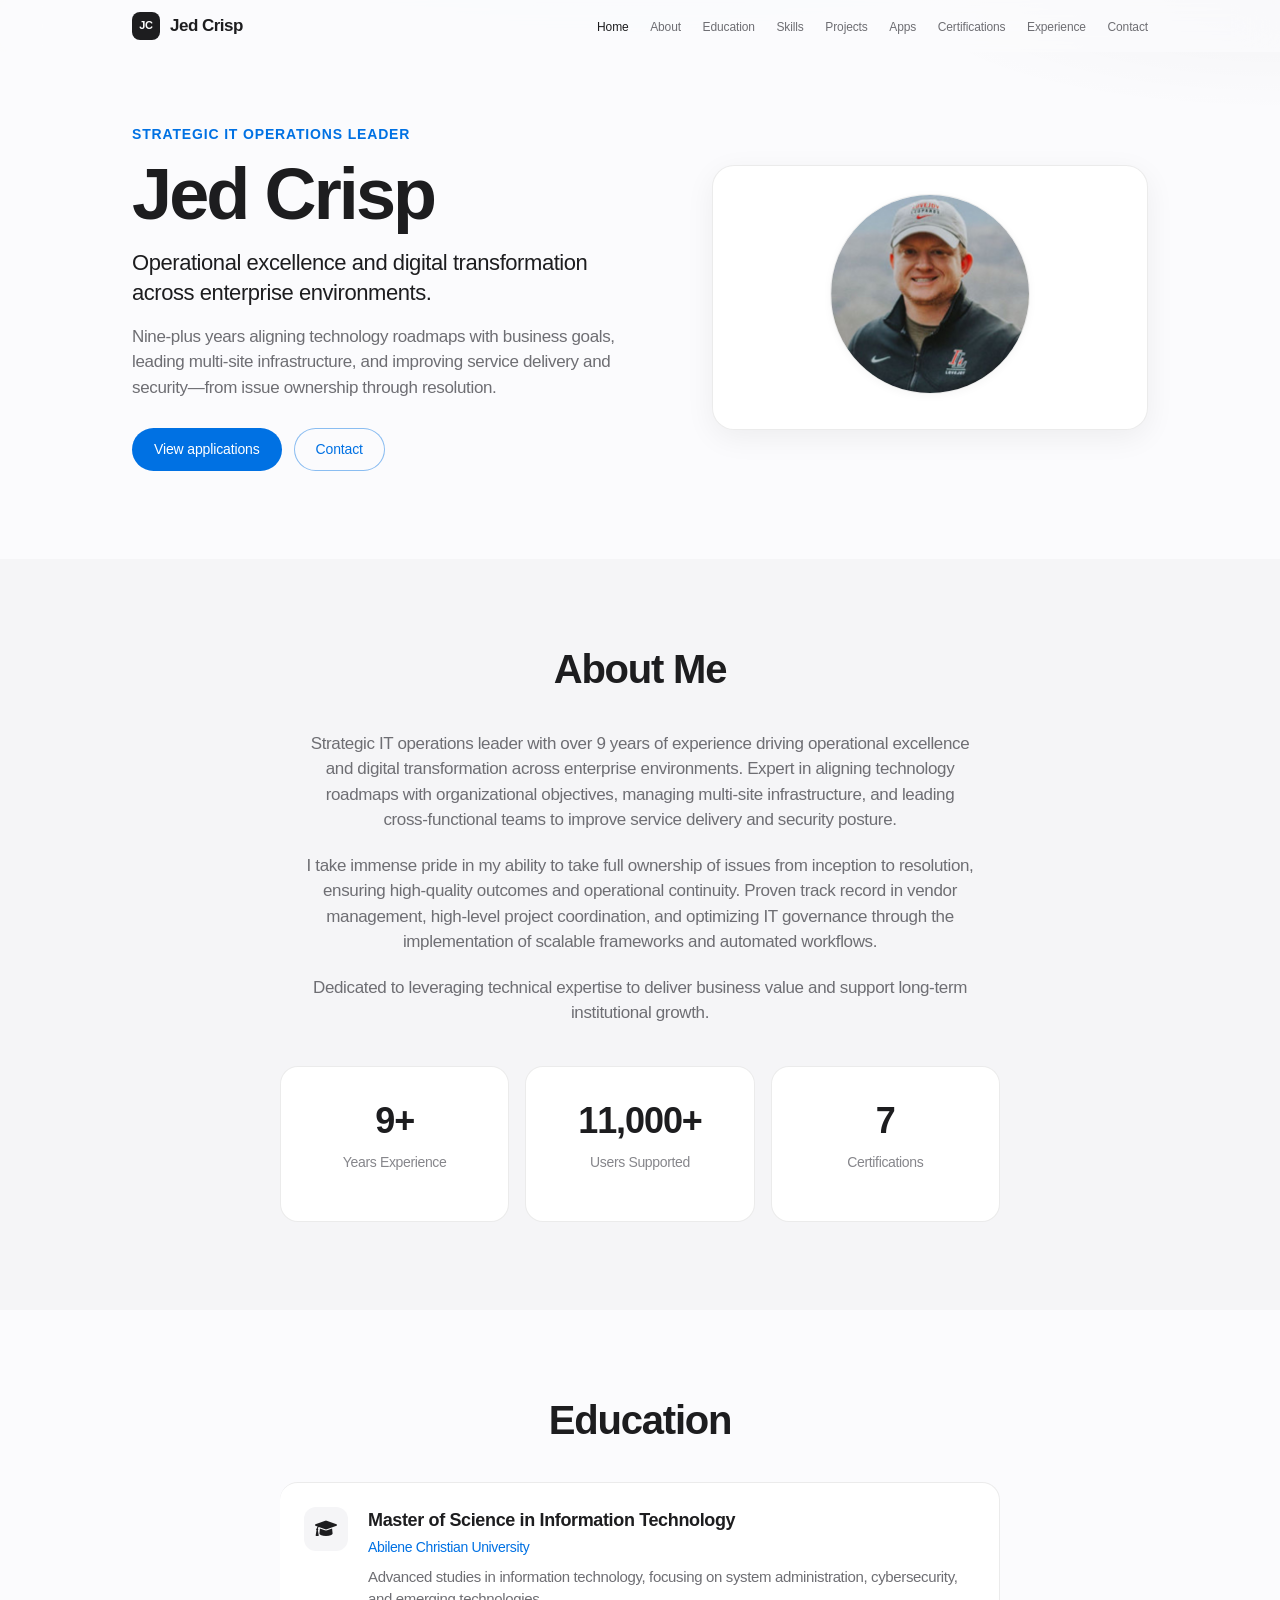
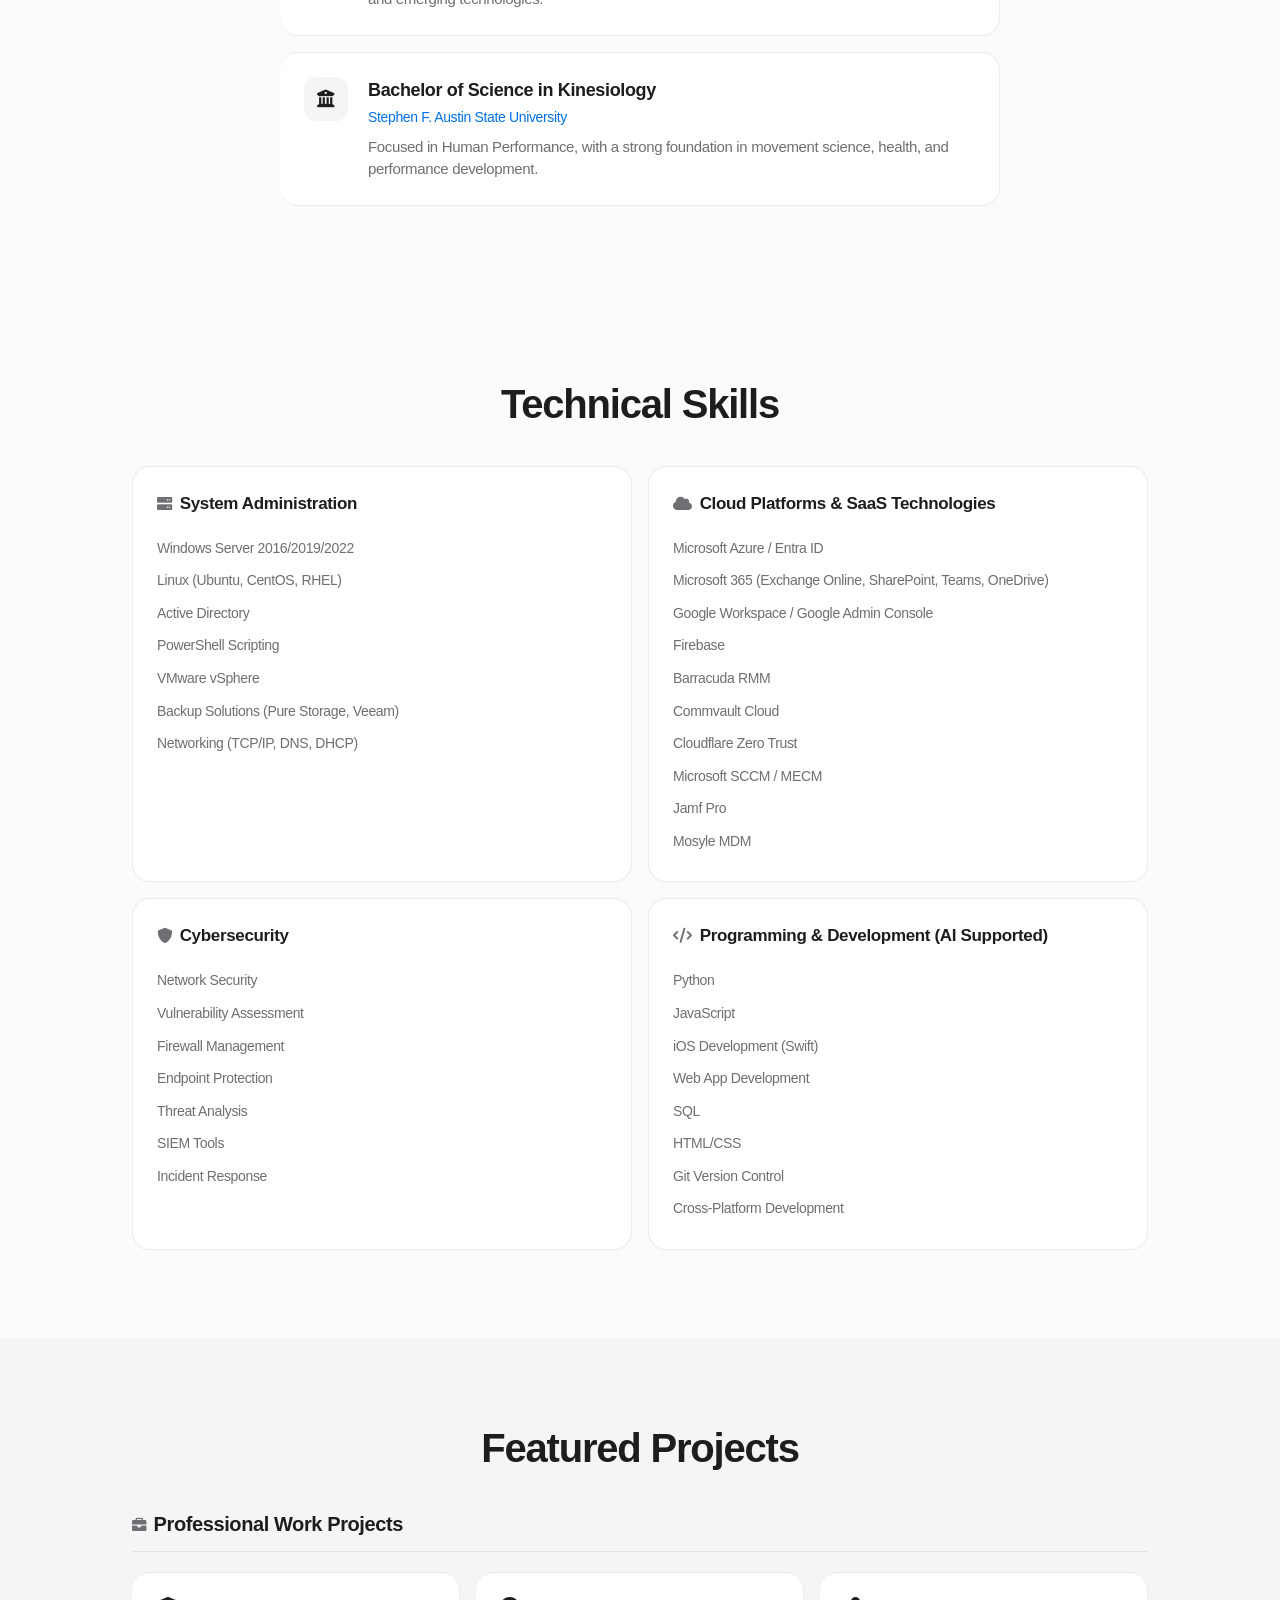
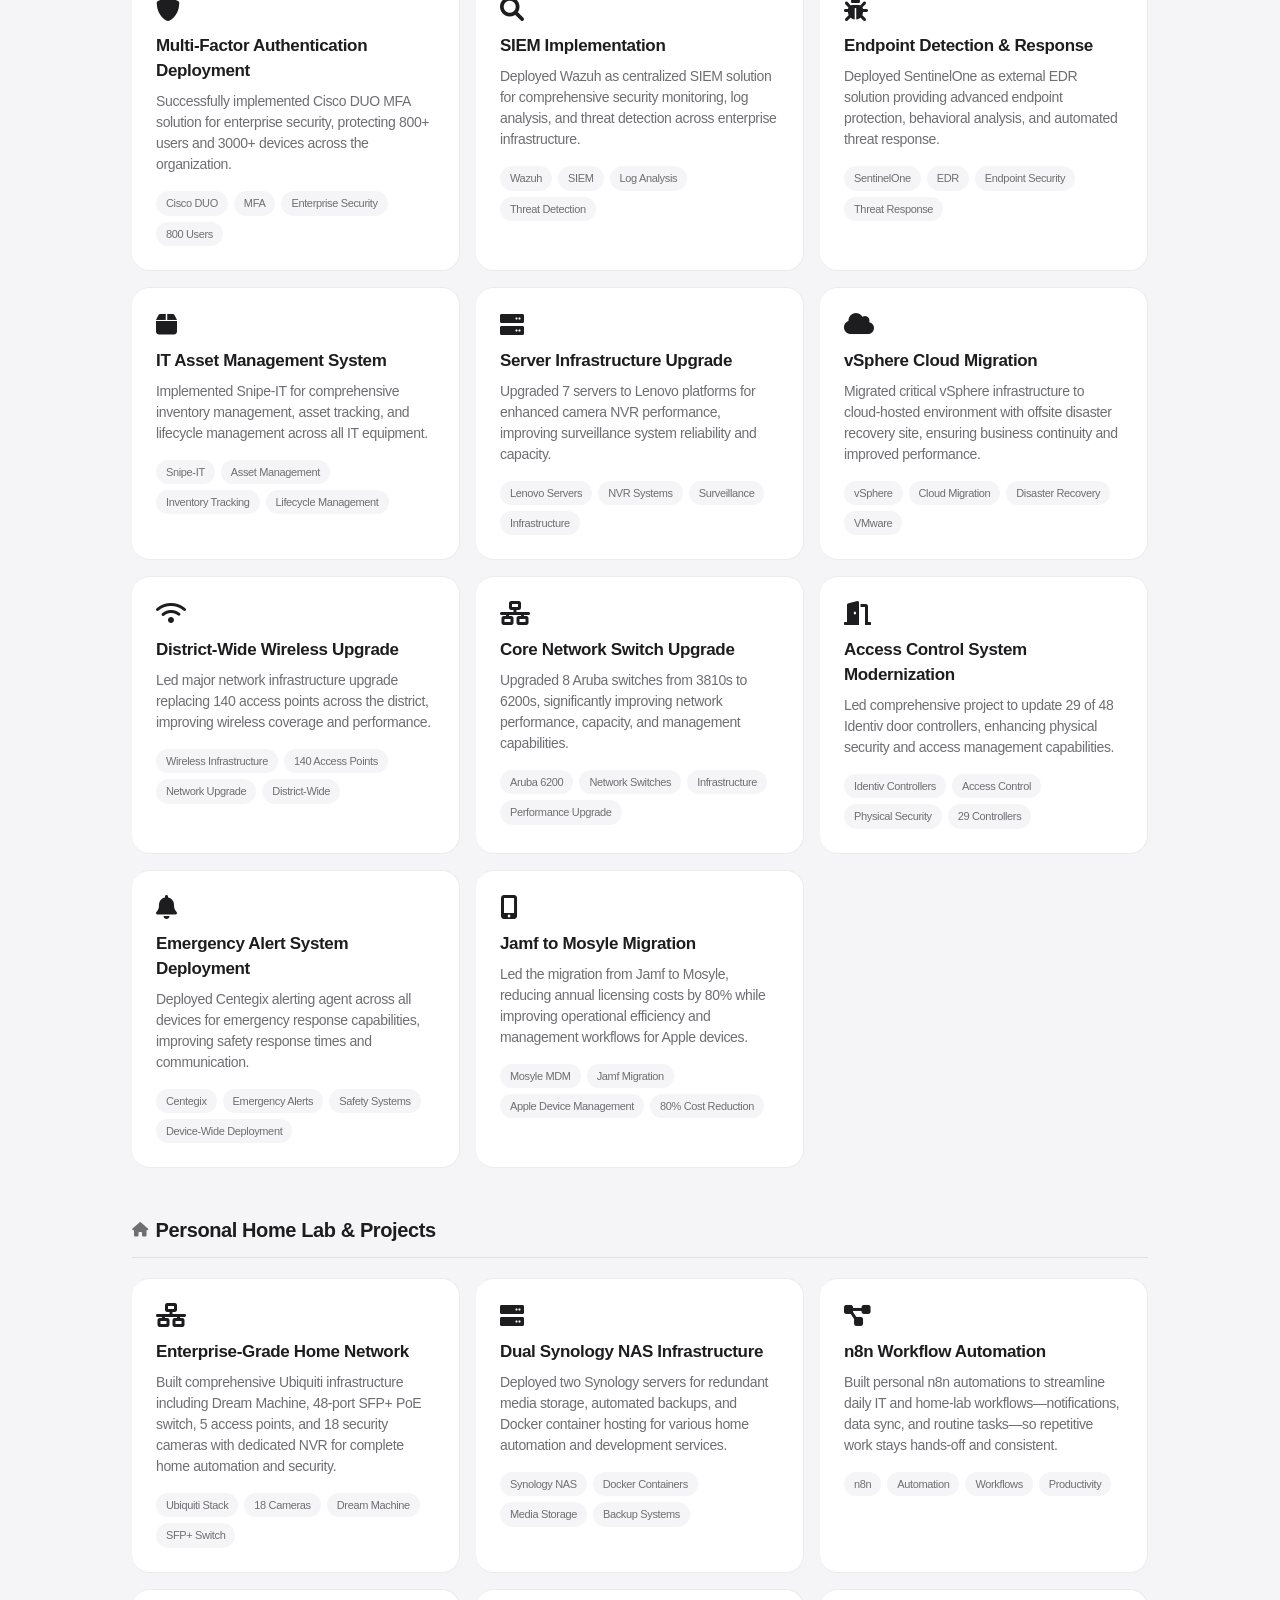
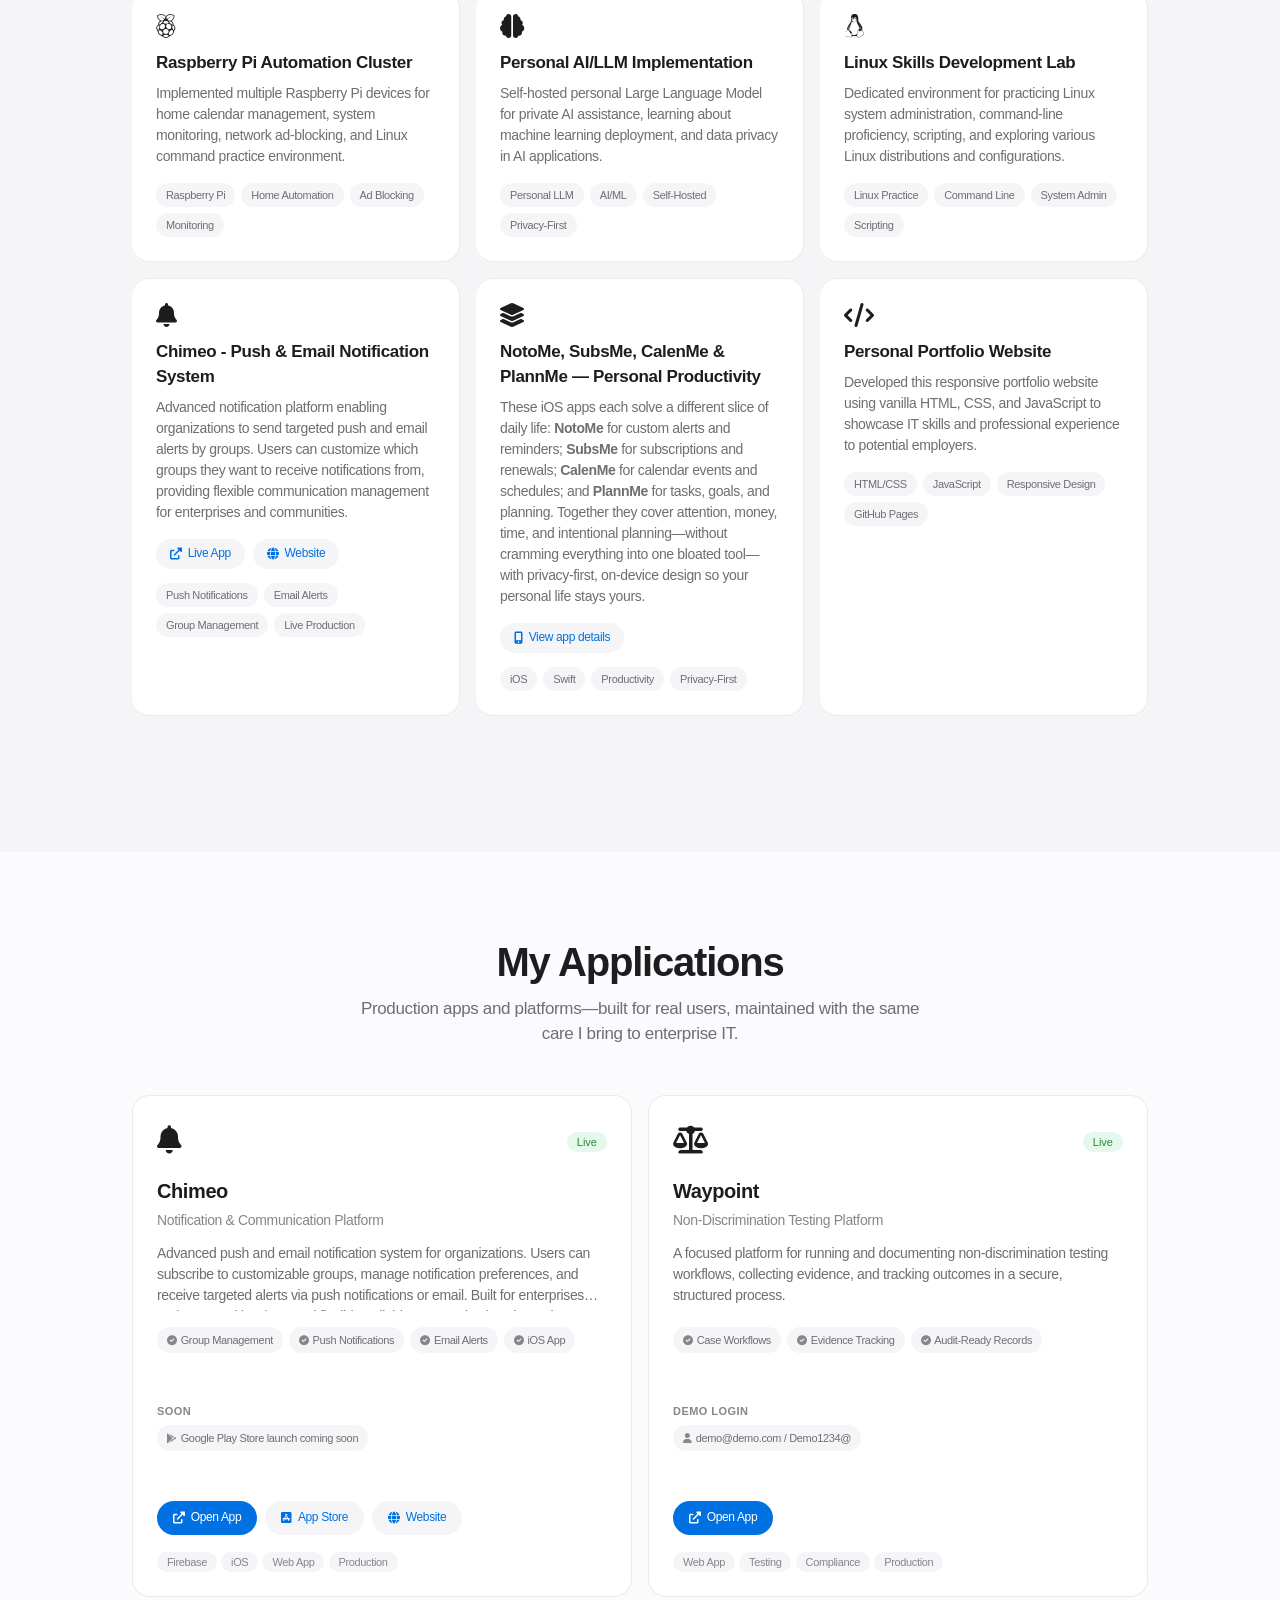
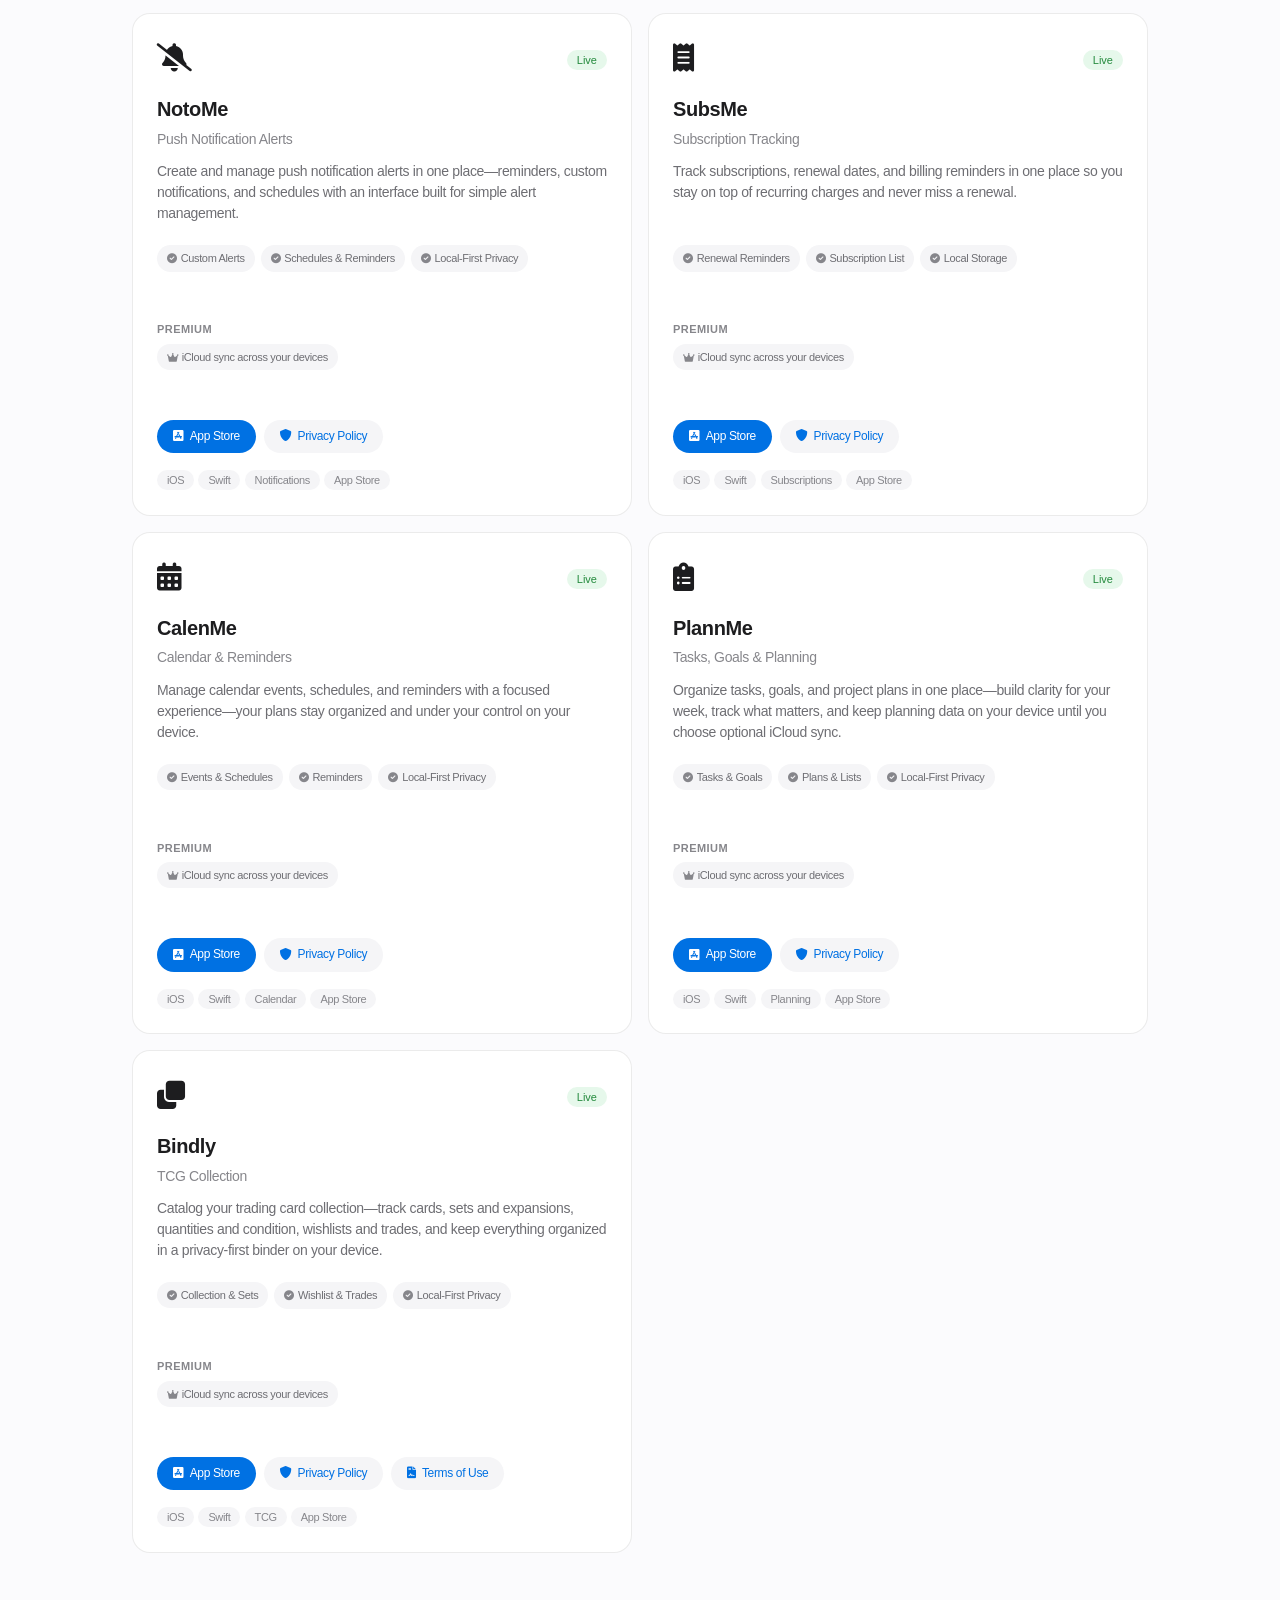
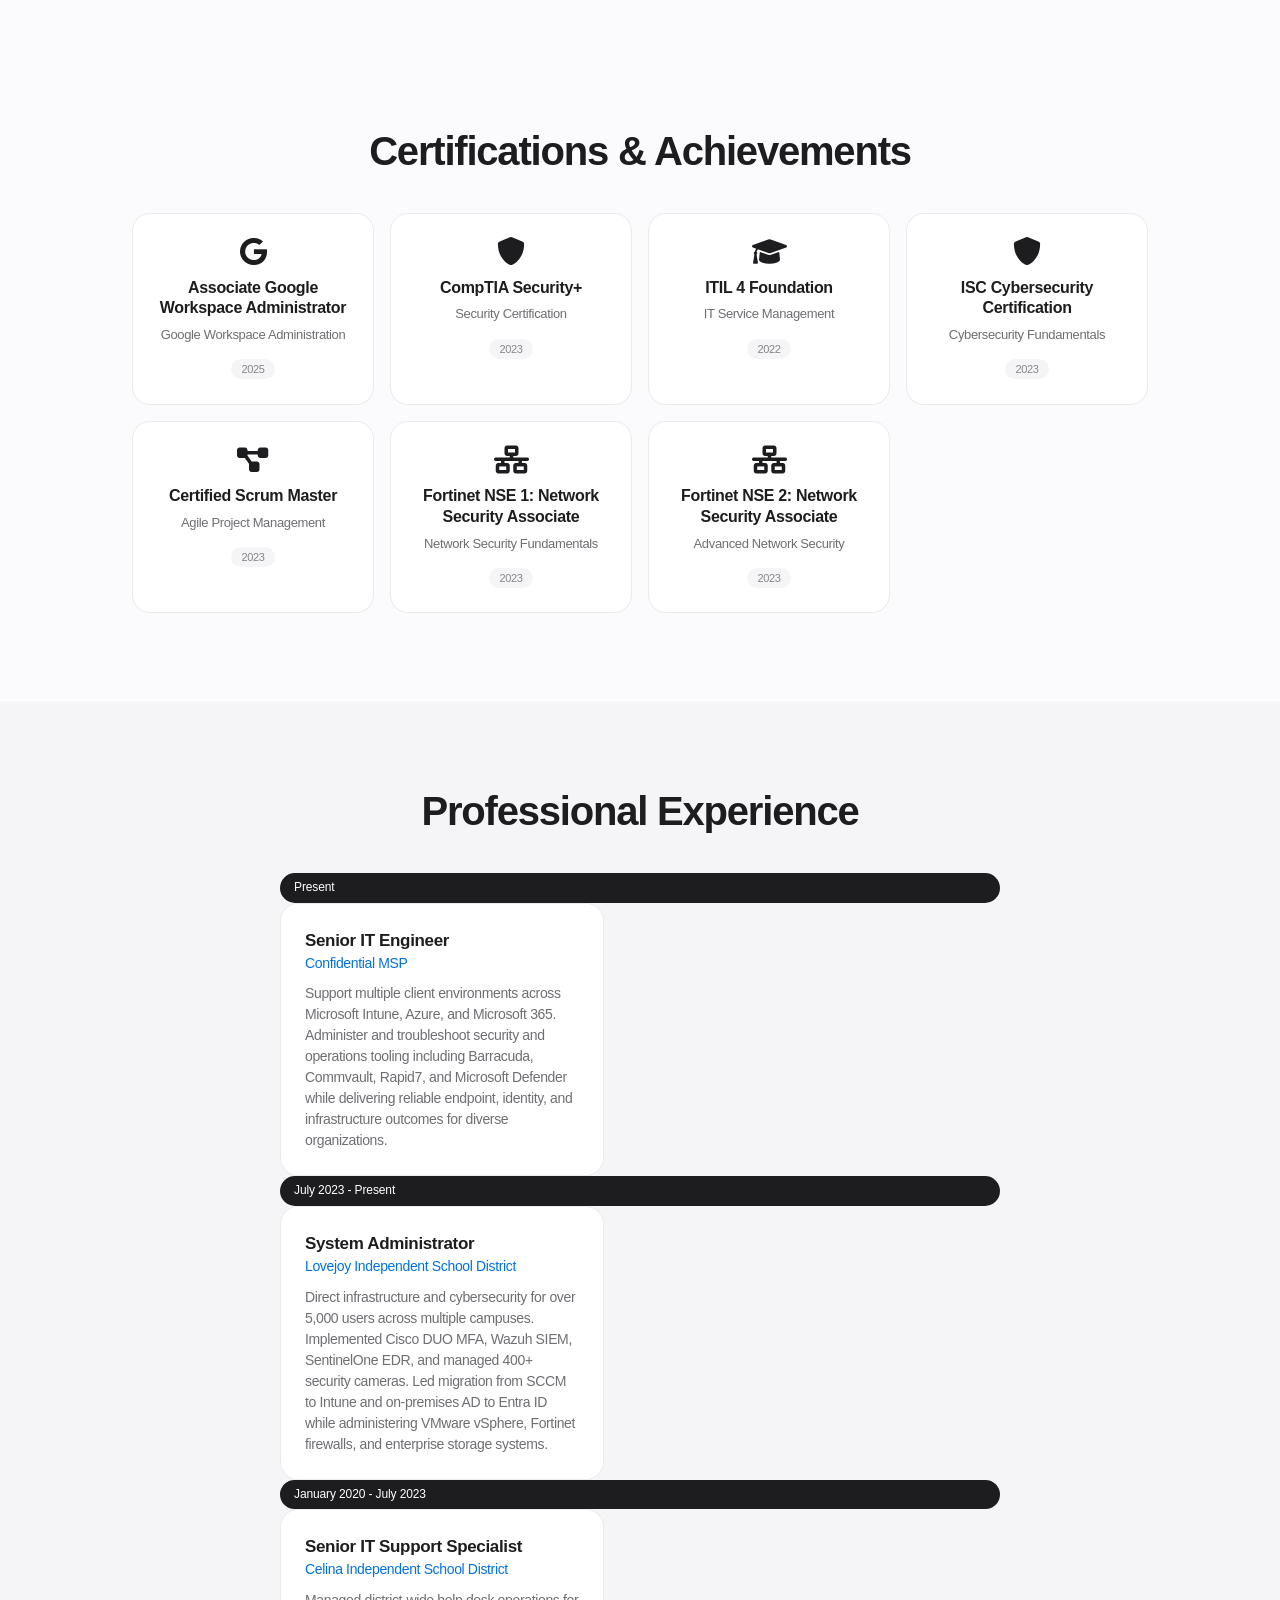
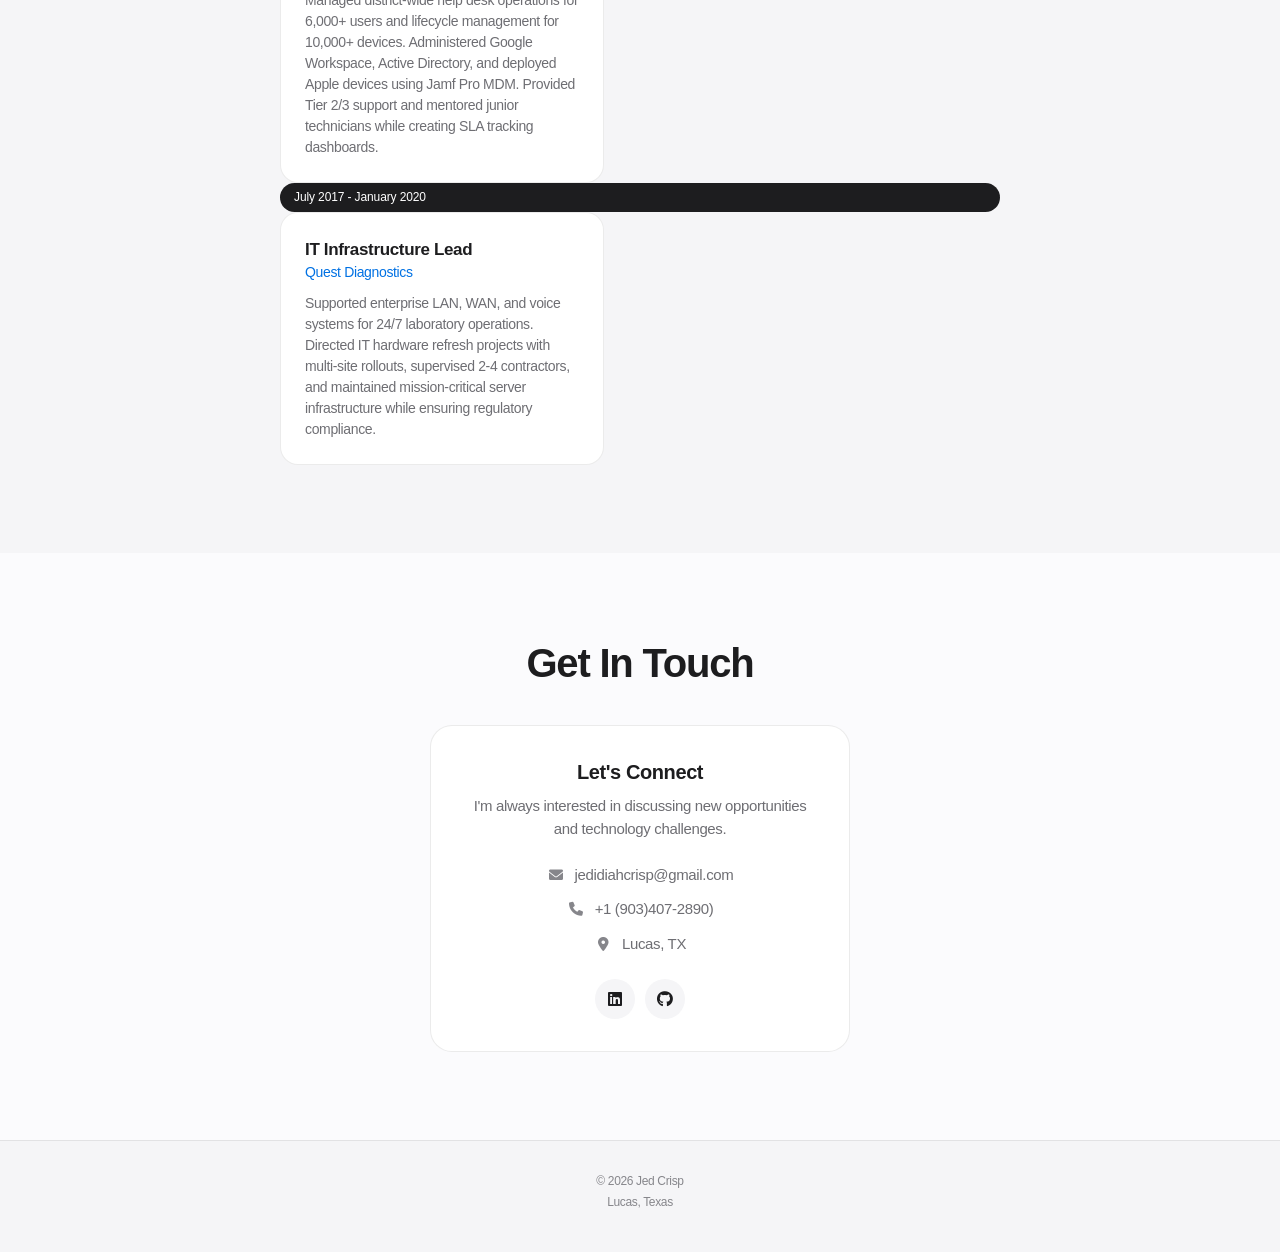
==== commit faf57f2a: "Add SCCM/MECM and Cloudflare Zero Trust to skills Co-authored-by: Cursor <cursoragent@cursor.com>" ====
--- a/index.html
+++ b/index.html
@@ -150,6 +150,8 @@
                         <li>Firebase</li>
                         <li>Barracuda RMM</li>
                         <li>Commvault Cloud</li>
+                        <li>Cloudflare Zero Trust</li>
+                        <li>Microsoft SCCM / MECM</li>
                         <li>Jamf Pro</li>
                         <li>Mosyle MDM</li>
                     </ul>
